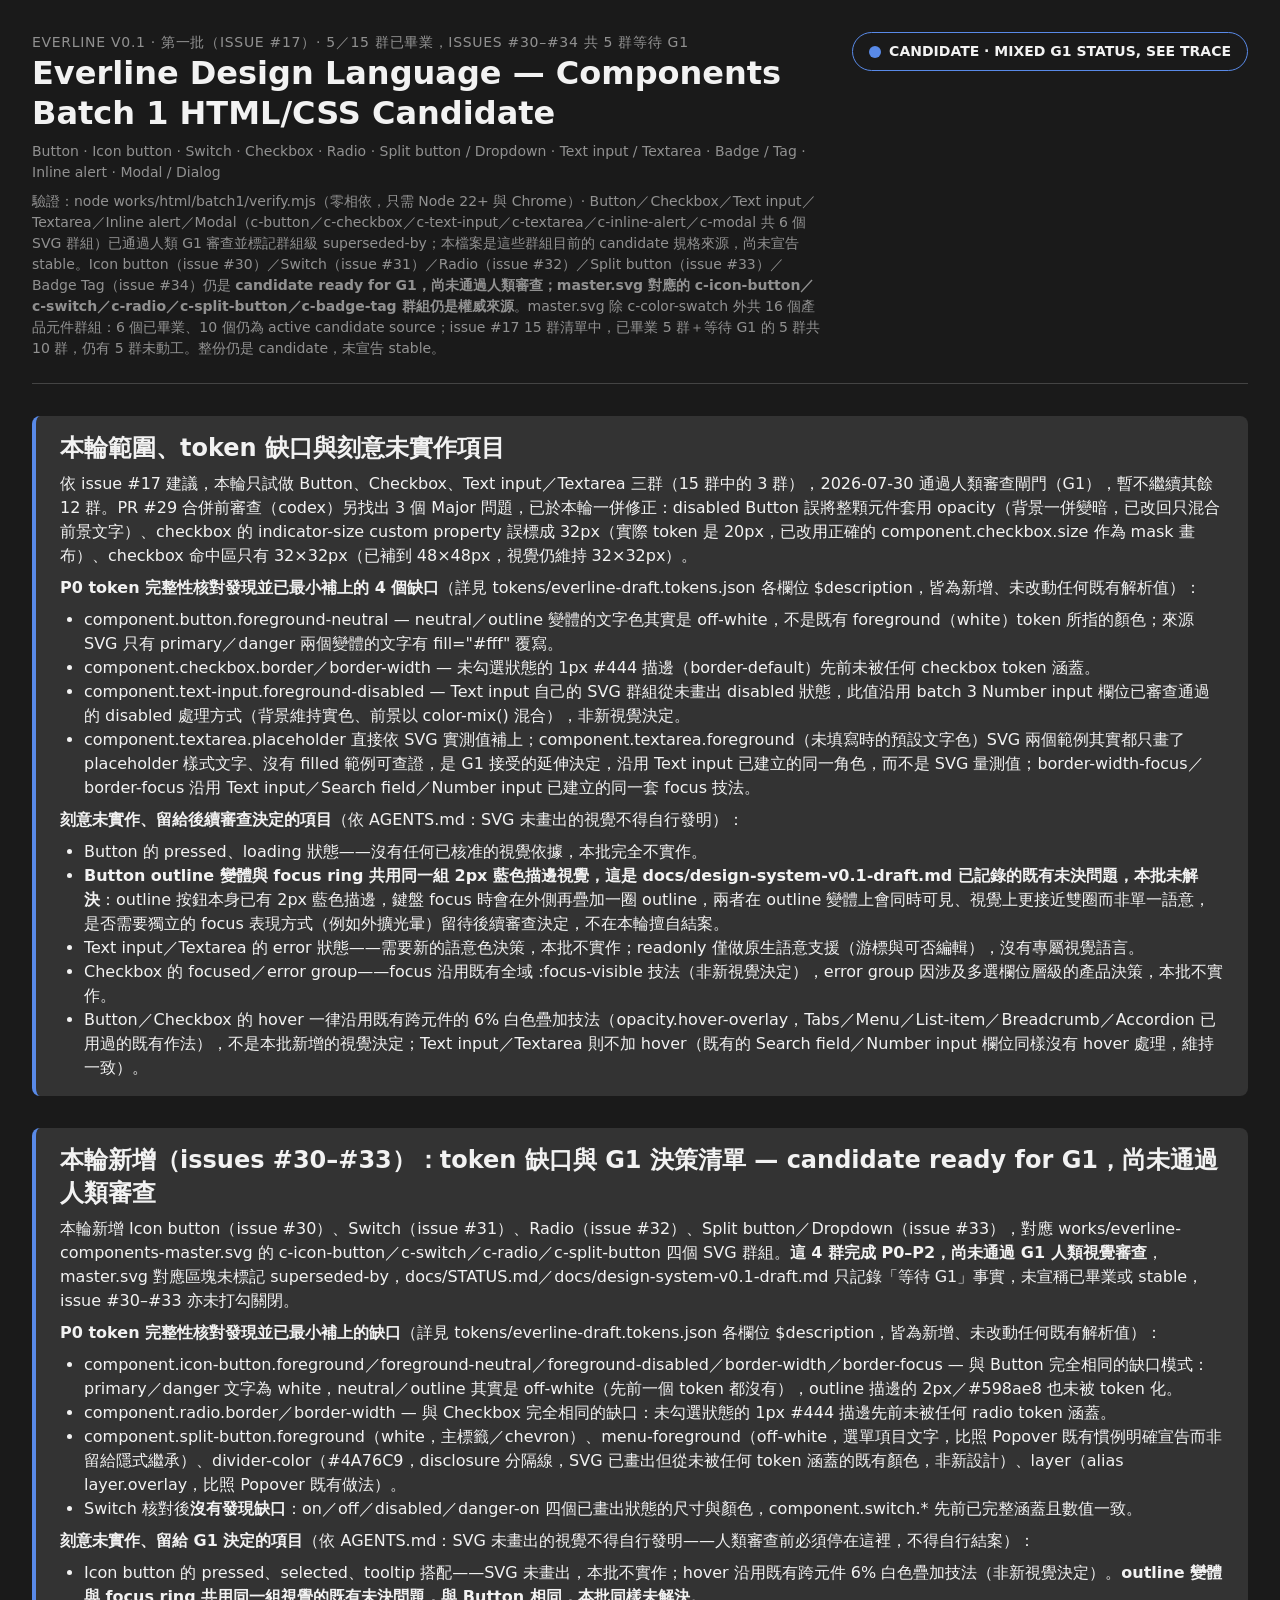
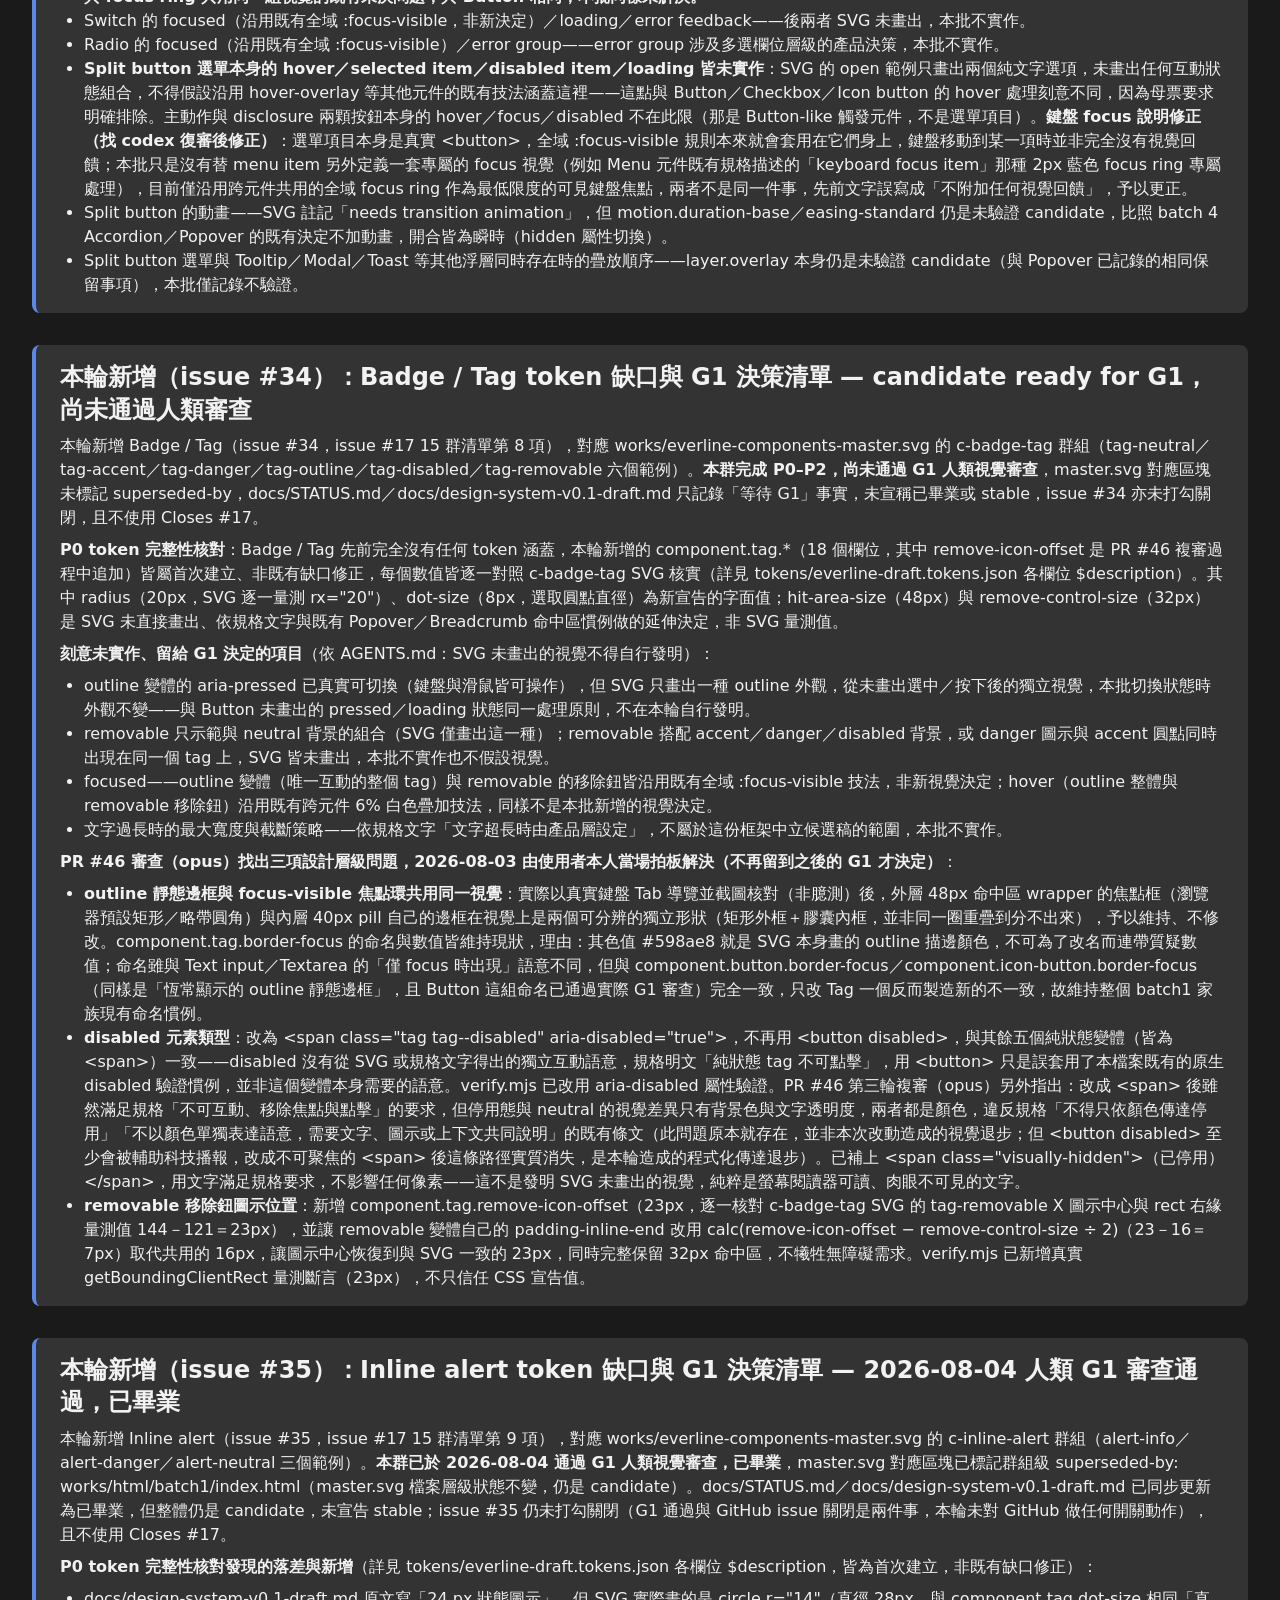
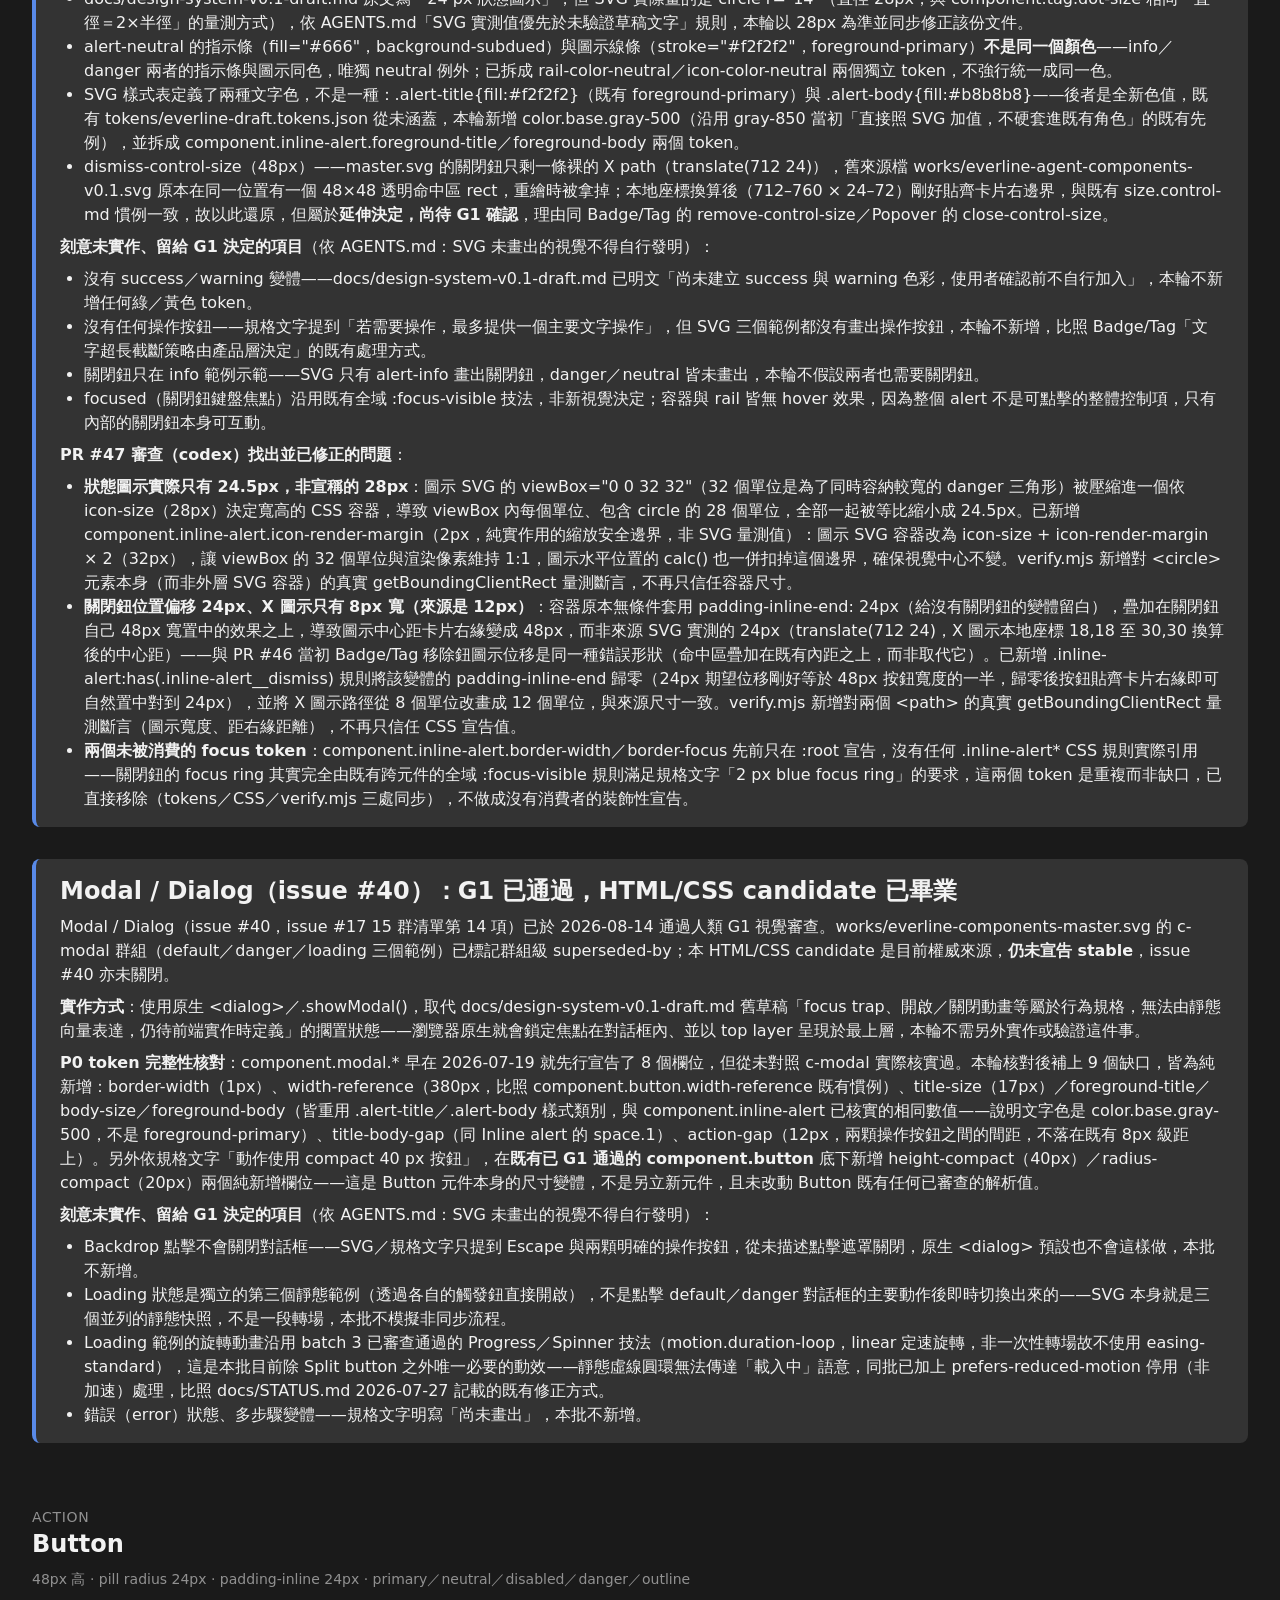
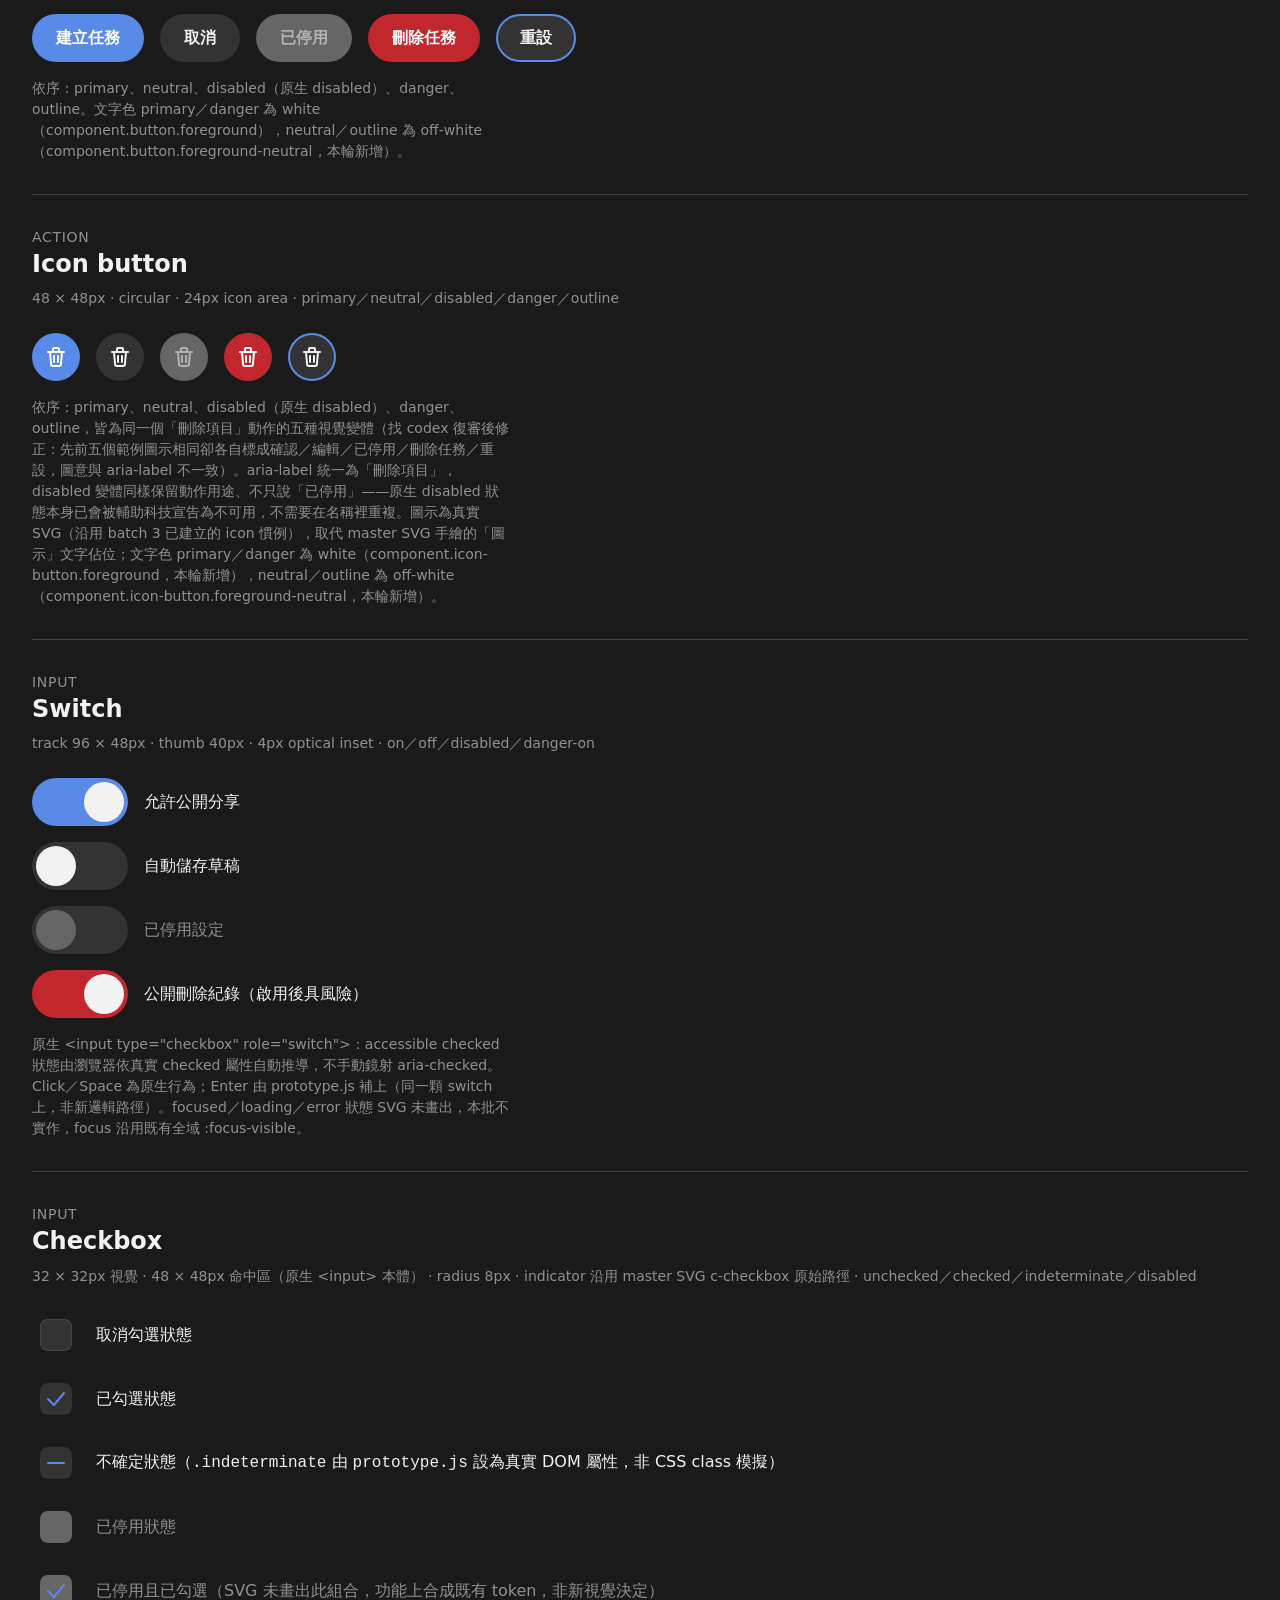
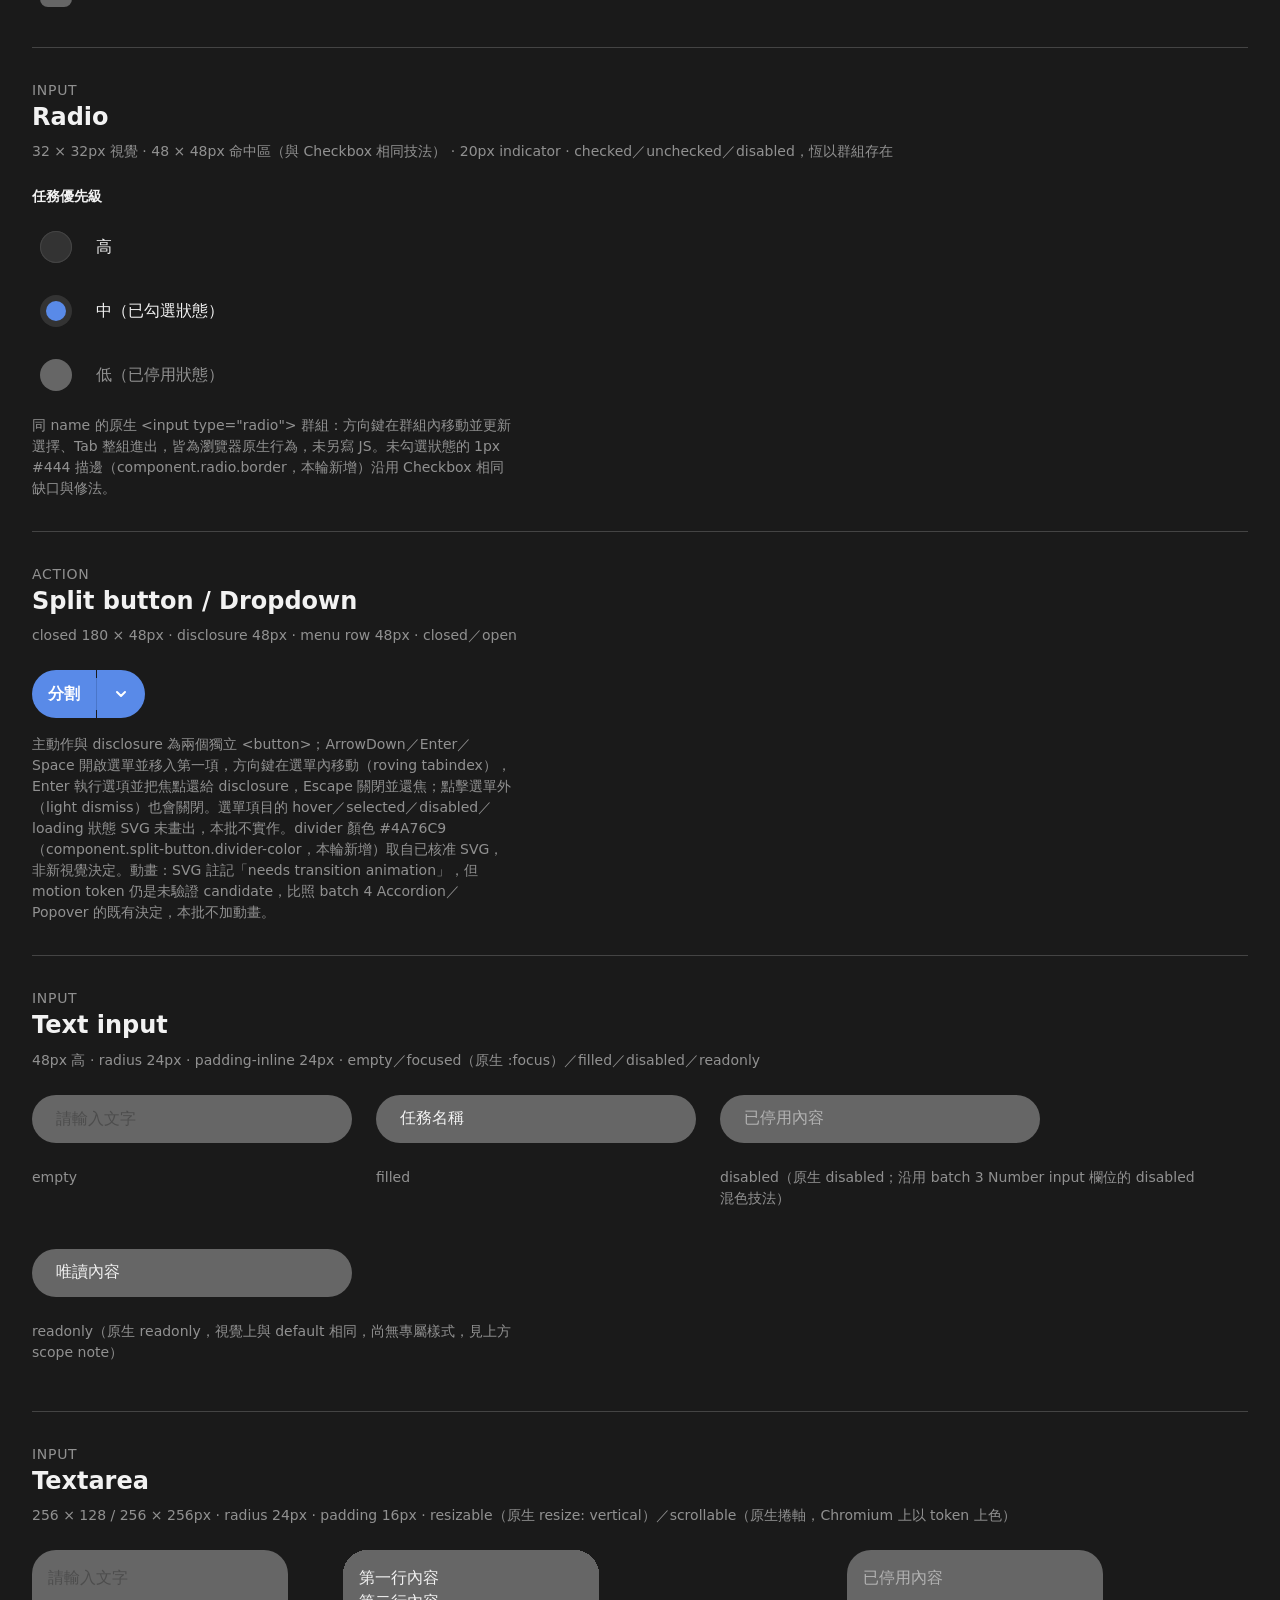
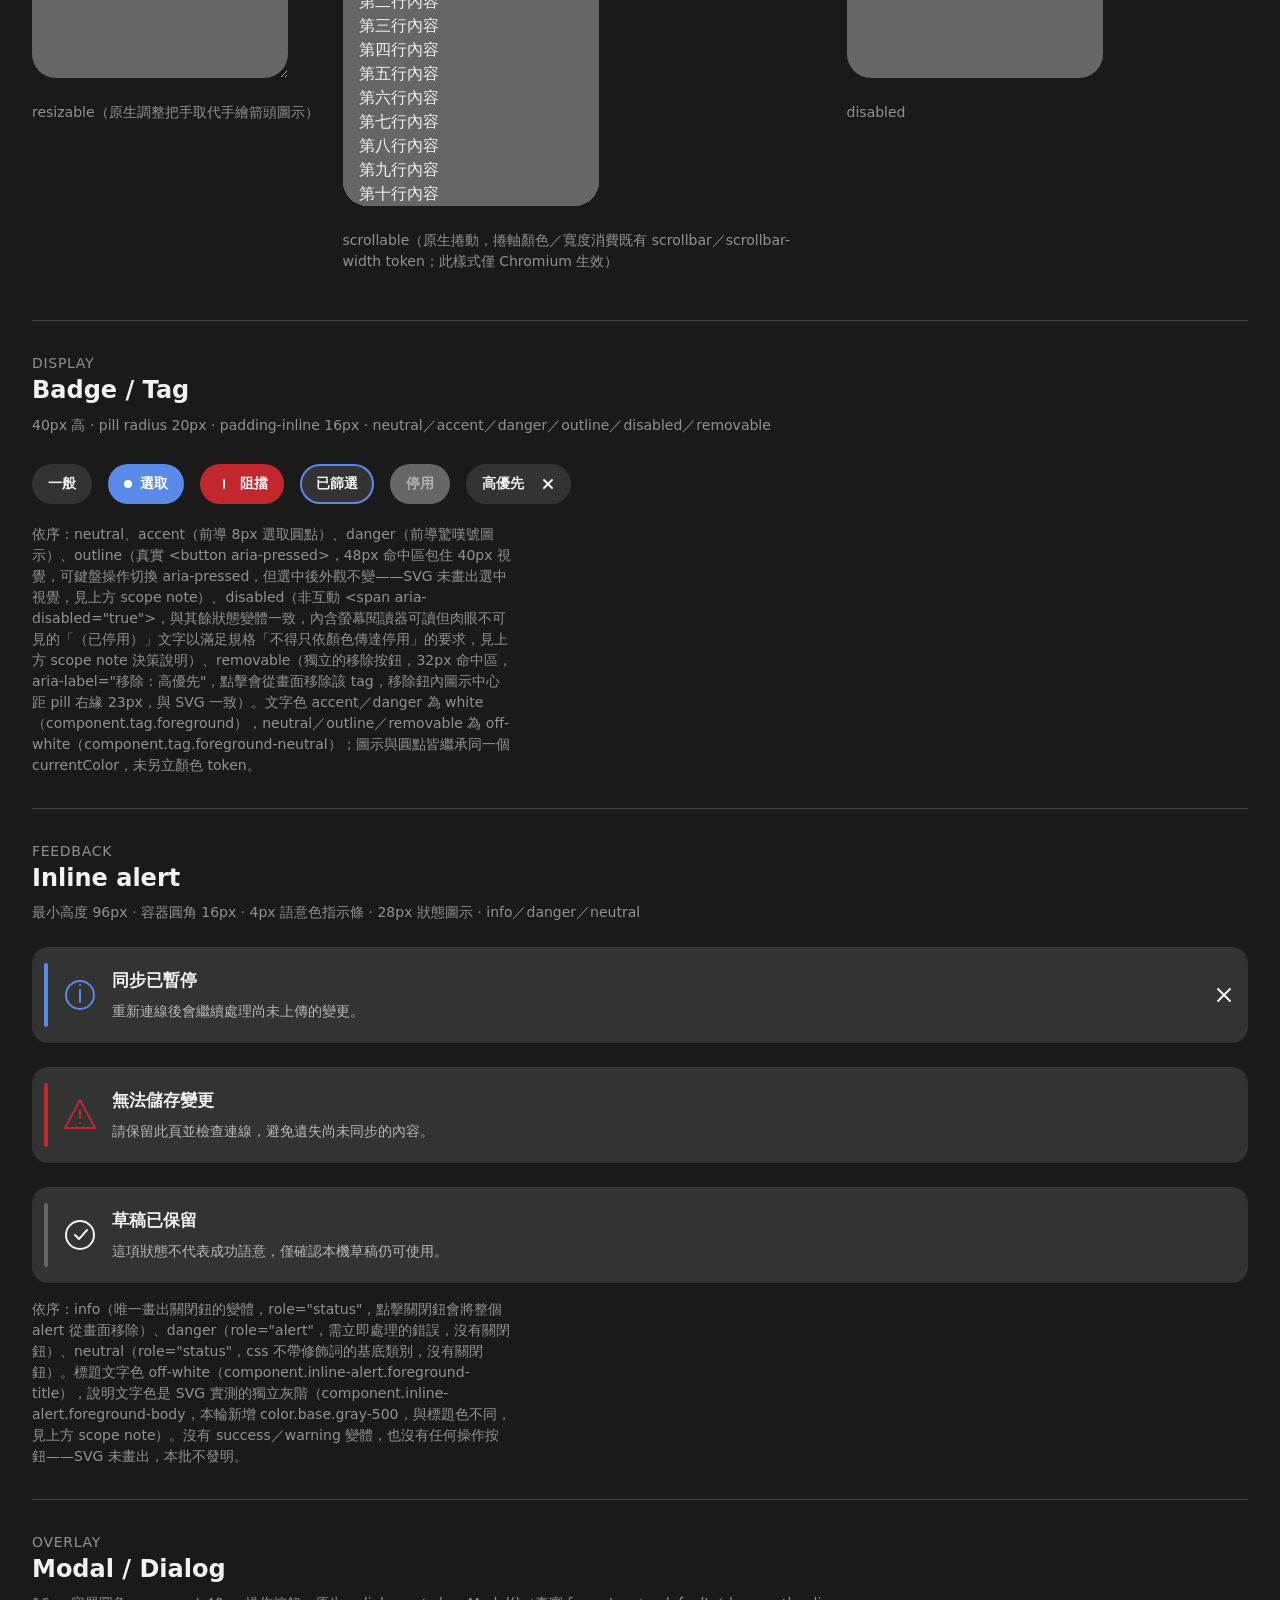
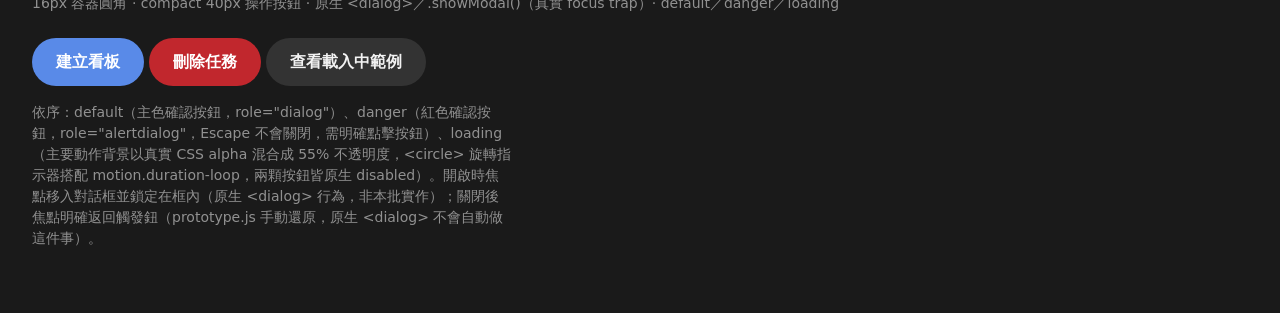
==== works/html/batch1/index.html @ 0e73a843 "docs: graduate modal candidate after G1" ====
<!doctype html>
<html lang="zh-Hant">
  <head>
    <meta charset="utf-8">
    <meta name="viewport" content="width=device-width, initial-scale=1">
    <title>Everline v0.1 — 第一批 HTML/CSS 候選元件（issue #17，Button/Checkbox/Text input/Textarea/Inline alert 已畢業，Icon button/Switch/Radio/Split button/Badge/Tag/Modal 等待 G1）</title>
    <link rel="stylesheet" href="styles.css">
  </head>
  <body>
    <main class="catalog" aria-labelledby="page-title">
      <header class="catalog-header">
        <div>
          <p class="eyebrow">Everline v0.1 · 第一批（issue #17）· 5／15 群已畢業，issues #30–#34 共 5 群等待 G1</p>
          <h1 id="page-title">Everline Design Language — Components Batch 1 HTML/CSS Candidate</h1>
          <p class="lede">Button · Icon button · Switch · Checkbox · Radio · Split button / Dropdown · Text input / Textarea · Badge / Tag · Inline alert · Modal / Dialog</p>
          <p class="trace">驗證：<code>node works/html/batch1/verify.mjs</code>（零相依，只需 Node 22+ 與 Chrome）· Button／Checkbox／Text input／Textarea／Inline alert／Modal（c-button／c-checkbox／c-text-input／c-textarea／c-inline-alert／c-modal 共 6 個 SVG 群組）已通過人類 G1 審查並標記群組級 <code>superseded-by</code>；本檔案是這些群組目前的 candidate 規格來源，尚未宣告 stable。Icon button（issue #30）／Switch（issue #31）／Radio（issue #32）／Split button（issue #33）／Badge Tag（issue #34）仍是 <strong>candidate ready for G1，尚未通過人類審查；master.svg 對應的 c-icon-button／c-switch／c-radio／c-split-button／c-badge-tag 群組仍是權威來源</strong>。master.svg 除 c-color-swatch 外共 16 個產品元件群組：6 個已畢業、10 個仍為 active candidate source；issue #17 15 群清單中，已畢業 5 群＋等待 G1 的 5 群共 10 群，仍有 5 群未動工。整份仍是 candidate，未宣告 stable。</p>
        </div>
        <p class="candidate-badge"><span aria-hidden="true"></span> CANDIDATE · MIXED G1 STATUS, SEE TRACE</p>
      </header>

      <aside class="scope-note" aria-labelledby="scope-title">
        <h2 id="scope-title">本輪範圍、token 缺口與刻意未實作項目</h2>
        <p>依 issue #17 建議，本輪只試做 Button、Checkbox、Text input／Textarea 三群（15 群中的 3 群），2026-07-30 通過人類審查閘門（G1），暫不繼續其餘 12 群。PR #29 合併前審查（codex）另找出 3 個 Major 問題，已於本輪一併修正：disabled Button 誤將整顆元件套用 <code>opacity</code>（背景一併變暗，已改回只混合前景文字）、checkbox 的 <code>indicator-size</code> custom property 誤標成 32px（實際 token 是 20px，已改用正確的 <code>component.checkbox.size</code> 作為 mask 畫布）、checkbox 命中區只有 32×32px（已補到 48×48px，視覺仍維持 32×32px）。</p>
        <p><strong>P0 token 完整性核對發現並已最小補上的 4 個缺口</strong>（詳見 <code>tokens/everline-draft.tokens.json</code> 各欄位 <code>$description</code>，皆為新增、未改動任何既有解析值）：</p>
        <ul>
          <li><code>component.button.foreground-neutral</code> — neutral／outline 變體的文字色其實是 off-white，不是既有 <code>foreground</code>（white）token 所指的顏色；來源 SVG 只有 primary／danger 兩個變體的文字有 <code>fill="#fff"</code> 覆寫。</li>
          <li><code>component.checkbox.border</code>／<code>border-width</code> — 未勾選狀態的 1px <code>#444</code> 描邊（<code>border-default</code>）先前未被任何 checkbox token 涵蓋。</li>
          <li><code>component.text-input.foreground-disabled</code> — Text input 自己的 SVG 群組從未畫出 disabled 狀態，此值沿用 batch 3 Number input 欄位已審查通過的 disabled 處理方式（背景維持實色、前景以 <code>color-mix()</code> 混合），非新視覺決定。</li>
          <li><code>component.textarea.placeholder</code> 直接依 SVG 實測值補上；<code>component.textarea.foreground</code>（未填寫時的預設文字色）SVG 兩個範例其實都只畫了 placeholder 樣式文字、沒有 filled 範例可查證，是 G1 接受的延伸決定，沿用 Text input 已建立的同一角色，而不是 SVG 量測值；<code>border-width-focus</code>／<code>border-focus</code> 沿用 Text input／Search field／Number input 已建立的同一套 focus 技法。</li>
        </ul>
        <p><strong>刻意未實作、留給後續審查決定的項目</strong>（依 <code>AGENTS.md</code>：SVG 未畫出的視覺不得自行發明）：</p>
        <ul>
          <li>Button 的 <code>pressed</code>、<code>loading</code> 狀態——沒有任何已核准的視覺依據，本批完全不實作。</li>
          <li><strong>Button outline 變體與 focus ring 共用同一組 2px 藍色描邊視覺，這是 <code>docs/design-system-v0.1-draft.md</code> 已記錄的既有未決問題，本批未解決</strong>：outline 按鈕本身已有 2px 藍色描邊，鍵盤 focus 時會在外側再疊加一圈 <code>outline</code>，兩者在 outline 變體上會同時可見、視覺上更接近雙圈而非單一語意，是否需要獨立的 focus 表現方式（例如外擴光暈）留待後續審查決定，不在本輪擅自結案。</li>
          <li>Text input／Textarea 的 <code>error</code> 狀態——需要新的語意色決策，本批不實作；<code>readonly</code> 僅做原生語意支援（游標與可否編輯），沒有專屬視覺語言。</li>
          <li>Checkbox 的 <code>focused</code>／<code>error group</code>——focus 沿用既有全域 <code>:focus-visible</code> 技法（非新視覺決定），error group 因涉及多選欄位層級的產品決策，本批不實作。</li>
          <li>Button／Checkbox 的 <code>hover</code> 一律沿用既有跨元件的 6% 白色疊加技法（<code>opacity.hover-overlay</code>，Tabs／Menu／List-item／Breadcrumb／Accordion 已用過的既有作法），不是本批新增的視覺決定；Text input／Textarea 則不加 hover（既有的 Search field／Number input 欄位同樣沒有 hover 處理，維持一致）。</li>
        </ul>
      </aside>

      <aside class="scope-note" aria-labelledby="scope-title-2">
        <h2 id="scope-title-2">本輪新增（issues #30–#33）：token 缺口與 G1 決策清單 — candidate ready for G1，尚未通過人類審查</h2>
        <p>本輪新增 Icon button（issue #30）、Switch（issue #31）、Radio（issue #32）、Split button／Dropdown（issue #33），對應 <code>works/everline-components-master.svg</code> 的 <code>c-icon-button</code>／<code>c-switch</code>／<code>c-radio</code>／<code>c-split-button</code> 四個 SVG 群組。<strong>這 4 群完成 P0–P2，尚未通過 G1 人類視覺審查</strong>，master.svg 對應區塊未標記 <code>superseded-by</code>，<code>docs/STATUS.md</code>／<code>docs/design-system-v0.1-draft.md</code> 只記錄「等待 G1」事實，未宣稱已畢業或 stable，issue #30–#33 亦未打勾關閉。</p>
        <p><strong>P0 token 完整性核對發現並已最小補上的缺口</strong>（詳見 <code>tokens/everline-draft.tokens.json</code> 各欄位 <code>$description</code>，皆為新增、未改動任何既有解析值）：</p>
        <ul>
          <li><code>component.icon-button.foreground</code>／<code>foreground-neutral</code>／<code>foreground-disabled</code>／<code>border-width</code>／<code>border-focus</code> — 與 Button 完全相同的缺口模式：primary／danger 文字為 white，neutral／outline 其實是 off-white（先前一個 token 都沒有），outline 描邊的 2px／<code>#598ae8</code> 也未被 token 化。</li>
          <li><code>component.radio.border</code>／<code>border-width</code> — 與 Checkbox 完全相同的缺口：未勾選狀態的 1px <code>#444</code> 描邊先前未被任何 radio token 涵蓋。</li>
          <li><code>component.split-button.foreground</code>（white，主標籤／chevron）、<code>menu-foreground</code>（off-white，選單項目文字，比照 Popover 既有慣例明確宣告而非留給隱式繼承）、<code>divider-color</code>（<code>#4A76C9</code>，disclosure 分隔線，SVG 已畫出但從未被任何 token 涵蓋的既有顏色，非新設計）、<code>layer</code>（alias <code>layer.overlay</code>，比照 Popover 既有做法）。</li>
          <li>Switch 核對後<strong>沒有發現缺口</strong>：on／off／disabled／danger-on 四個已畫出狀態的尺寸與顏色，<code>component.switch.*</code> 先前已完整涵蓋且數值一致。</li>
        </ul>
        <p><strong>刻意未實作、留給 G1 決定的項目</strong>（依 <code>AGENTS.md</code>：SVG 未畫出的視覺不得自行發明——人類審查前必須停在這裡，不得自行結案）：</p>
        <ul>
          <li>Icon button 的 <code>pressed</code>、<code>selected</code>、<code>tooltip</code> 搭配——SVG 未畫出，本批不實作；<code>hover</code> 沿用既有跨元件 6% 白色疊加技法（非新視覺決定）。<strong>outline 變體與 focus ring 共用同一組視覺的既有未決問題，與 Button 相同，本批同樣未解決。</strong></li>
          <li>Switch 的 <code>focused</code>（沿用既有全域 <code>:focus-visible</code>，非新決定）／<code>loading</code>／<code>error feedback</code>——後兩者 SVG 未畫出，本批不實作。</li>
          <li>Radio 的 <code>focused</code>（沿用既有全域 <code>:focus-visible</code>）／<code>error group</code>——error group 涉及多選欄位層級的產品決策，本批不實作。</li>
          <li><strong>Split button 選單本身的 <code>hover</code>／<code>selected item</code>／<code>disabled item</code>／<code>loading</code> 皆未實作</strong>：SVG 的 open 範例只畫出兩個純文字選項，未畫出任何互動狀態組合，不得假設沿用 hover-overlay 等其他元件的既有技法涵蓋這裡——這點與 Button／Checkbox／Icon button 的 hover 處理刻意不同，因為母票要求明確排除。主動作與 disclosure 兩顆按鈕本身的 hover／focus／disabled 不在此限（那是 Button-like 觸發元件，不是選單項目）。<strong>鍵盤 focus 說明修正（找 codex 復審後修正）</strong>：選單項目本身是真實 <code>&lt;button&gt;</code>，全域 <code>:focus-visible</code> 規則本來就會套用在它們身上，鍵盤移動到某一項時並非完全沒有視覺回饋；本批只是沒有替 menu item 另外定義一套專屬的 focus 視覺（例如 Menu 元件既有規格描述的「keyboard focus item」那種 2px 藍色 focus ring 專屬處理），目前僅沿用跨元件共用的全域 focus ring 作為最低限度的可見鍵盤焦點，兩者不是同一件事，先前文字誤寫成「不附加任何視覺回饋」，予以更正。</li>
          <li>Split button 的動畫——SVG 註記「needs transition animation」，但 <code>motion.duration-base</code>／<code>easing-standard</code> 仍是未驗證 candidate，比照 batch 4 Accordion／Popover 的既有決定不加動畫，開合皆為瞬時（<code>hidden</code> 屬性切換）。</li>
          <li>Split button 選單與 Tooltip／Modal／Toast 等其他浮層同時存在時的疊放順序——<code>layer.overlay</code> 本身仍是未驗證 candidate（與 Popover 已記錄的相同保留事項），本批僅記錄不驗證。</li>
        </ul>
      </aside>

      <aside class="scope-note" aria-labelledby="scope-title-3">
        <h2 id="scope-title-3">本輪新增（issue #34）：Badge / Tag token 缺口與 G1 決策清單 — candidate ready for G1，尚未通過人類審查</h2>
        <p>本輪新增 Badge / Tag（issue #34，issue #17 15 群清單第 8 項），對應 <code>works/everline-components-master.svg</code> 的 <code>c-badge-tag</code> 群組（<code>tag-neutral</code>／<code>tag-accent</code>／<code>tag-danger</code>／<code>tag-outline</code>／<code>tag-disabled</code>／<code>tag-removable</code> 六個範例）。<strong>本群完成 P0–P2，尚未通過 G1 人類視覺審查</strong>，master.svg 對應區塊未標記 <code>superseded-by</code>，<code>docs/STATUS.md</code>／<code>docs/design-system-v0.1-draft.md</code> 只記錄「等待 G1」事實，未宣稱已畢業或 stable，issue #34 亦未打勾關閉，且不使用 <code>Closes #17</code>。</p>
        <p><strong>P0 token 完整性核對</strong>：Badge / Tag 先前完全沒有任何 token 涵蓋，本輪新增的 <code>component.tag.*</code>（18 個欄位，其中 <code>remove-icon-offset</code> 是 PR #46 複審過程中追加）皆屬首次建立、非既有缺口修正，每個數值皆逐一對照 <code>c-badge-tag</code> SVG 核實（詳見 <code>tokens/everline-draft.tokens.json</code> 各欄位 <code>$description</code>）。其中 <code>radius</code>（20px，SVG 逐一量測 <code>rx="20"</code>）、<code>dot-size</code>（8px，選取圓點直徑）為新宣告的字面值；<code>hit-area-size</code>（48px）與 <code>remove-control-size</code>（32px）是 SVG 未直接畫出、依規格文字與既有 Popover／Breadcrumb 命中區慣例做的延伸決定，非 SVG 量測值。</p>
        <p><strong>刻意未實作、留給 G1 決定的項目</strong>（依 <code>AGENTS.md</code>：SVG 未畫出的視覺不得自行發明）：</p>
        <ul>
          <li>outline 變體的 <code>aria-pressed</code> 已真實可切換（鍵盤與滑鼠皆可操作），但 SVG 只畫出一種 outline 外觀，從未畫出選中／按下後的獨立視覺，本批切換狀態時外觀不變——與 Button 未畫出的 <code>pressed</code>／<code>loading</code> 狀態同一處理原則，不在本輪自行發明。</li>
          <li><code>removable</code> 只示範與 neutral 背景的組合（SVG 僅畫出這一種）；<code>removable</code> 搭配 <code>accent</code>／<code>danger</code>／<code>disabled</code> 背景，或 <code>danger</code> 圖示與 <code>accent</code> 圓點同時出現在同一個 tag 上，SVG 皆未畫出，本批不實作也不假設視覺。</li>
          <li><code>focused</code>——outline 變體（唯一互動的整個 tag）與 removable 的移除鈕皆沿用既有全域 <code>:focus-visible</code> 技法，非新視覺決定；<code>hover</code>（outline 整體與 removable 移除鈕）沿用既有跨元件 6% 白色疊加技法，同樣不是本批新增的視覺決定。</li>
          <li>文字過長時的最大寬度與截斷策略——依規格文字「文字超長時由產品層設定」，不屬於這份框架中立候選稿的範圍，本批不實作。</li>
        </ul>
        <p><strong>PR #46 審查（opus）找出三項設計層級問題，2026-08-03 由使用者本人當場拍板解決（不再留到之後的 G1 才決定）</strong>：</p>
        <ul>
          <li><strong>outline 靜態邊框與 focus-visible 焦點環共用同一視覺</strong>：實際以真實鍵盤 <code>Tab</code> 導覽並截圖核對（非臆測）後，外層 48px 命中區 wrapper 的焦點框（瀏覽器預設矩形／略帶圓角）與內層 40px pill 自己的邊框在視覺上是兩個可分辨的獨立形狀（矩形外框＋膠囊內框，並非同一圈重疊到分不出來），予以維持、不修改。<code>component.tag.border-focus</code> 的命名與數值皆維持現狀，理由：其色值 <code>#598ae8</code> 就是 SVG 本身畫的 outline 描邊顏色，不可為了改名而連帶質疑數值；命名雖與 Text input／Textarea 的「僅 focus 時出現」語意不同，但與 <code>component.button.border-focus</code>／<code>component.icon-button.border-focus</code>（同樣是「恆常顯示的 outline 靜態邊框」，且 Button 這組命名已通過實際 G1 審查）完全一致，只改 Tag 一個反而製造新的不一致，故維持整個 batch1 家族現有命名慣例。</li>
          <li><strong>disabled 元素類型</strong>：改為 <code>&lt;span class="tag tag--disabled" aria-disabled="true"&gt;</code>，不再用 <code>&lt;button disabled&gt;</code>，與其餘五個純狀態變體（皆為 <code>&lt;span&gt;</code>）一致——disabled 沒有從 SVG 或規格文字得出的獨立互動語意，規格明文「純狀態 tag 不可點擊」，用 <code>&lt;button&gt;</code> 只是誤套用了本檔案既有的原生 disabled 驗證慣例，並非這個變體本身需要的語意。<code>verify.mjs</code> 已改用 <code>aria-disabled</code> 屬性驗證。PR #46 第三輪複審（opus）另外指出：改成 <code>&lt;span&gt;</code> 後雖然滿足規格「不可互動、移除焦點與點擊」的要求，但停用態與 neutral 的視覺差異只有背景色與文字透明度，兩者都是顏色，違反規格「不得只依顏色傳達停用」「不以顏色單獨表達語意，需要文字、圖示或上下文共同說明」的既有條文（此問題原本就存在，並非本次改動造成的視覺退步；但 <code>&lt;button disabled&gt;</code> 至少會被輔助科技播報，改成不可聚焦的 <code>&lt;span&gt;</code> 後這條路徑實質消失，是本輪造成的程式化傳達退步）。已補上 <code>&lt;span class="visually-hidden"&gt;（已停用）&lt;/span&gt;</code>，用文字滿足規格要求，不影響任何像素——這不是發明 SVG 未畫出的視覺，純粹是螢幕閱讀器可讀、肉眼不可見的文字。</li>
          <li><strong>removable 移除鈕圖示位置</strong>：新增 <code>component.tag.remove-icon-offset</code>（23px，逐一核對 <code>c-badge-tag</code> SVG 的 <code>tag-removable</code> X 圖示中心與 rect 右緣量測值 144－121＝23px），並讓 removable 變體自己的 <code>padding-inline-end</code> 改用 <code>calc(remove-icon-offset − remove-control-size ÷ 2)</code>（23－16＝7px）取代共用的 16px，讓圖示中心恢復到與 SVG 一致的 23px，同時完整保留 32px 命中區，不犧牲無障礙需求。<code>verify.mjs</code> 已新增真實 <code>getBoundingClientRect</code> 量測斷言（23px），不只信任 CSS 宣告值。</li>
        </ul>
      </aside>

      <aside class="scope-note" aria-labelledby="scope-title-4">
        <h2 id="scope-title-4">本輪新增（issue #35）：Inline alert token 缺口與 G1 決策清單 — 2026-08-04 人類 G1 審查通過，已畢業</h2>
        <p>本輪新增 Inline alert（issue #35，issue #17 15 群清單第 9 項），對應 <code>works/everline-components-master.svg</code> 的 <code>c-inline-alert</code> 群組（<code>alert-info</code>／<code>alert-danger</code>／<code>alert-neutral</code> 三個範例）。<strong>本群已於 2026-08-04 通過 G1 人類視覺審查，已畢業</strong>，master.svg 對應區塊已標記群組級 <code>superseded-by: works/html/batch1/index.html</code>（master.svg 檔案層級狀態不變，仍是 candidate）。<code>docs/STATUS.md</code>／<code>docs/design-system-v0.1-draft.md</code> 已同步更新為已畢業，但整體仍是 candidate，未宣告 stable；issue #35 仍未打勾關閉（G1 通過與 GitHub issue 關閉是兩件事，本輪未對 GitHub 做任何開關動作），且不使用 <code>Closes #17</code>。</p>
        <p><strong>P0 token 完整性核對發現的落差與新增</strong>（詳見 <code>tokens/everline-draft.tokens.json</code> 各欄位 <code>$description</code>，皆為首次建立，非既有缺口修正）：</p>
        <ul>
          <li><code>docs/design-system-v0.1-draft.md</code> 原文寫「24 px 狀態圖示」，但 SVG 實際畫的是 <code>circle r="14"</code>（直徑 28px，與 <code>component.tag.dot-size</code> 相同「直徑＝2×半徑」的量測方式），依 <code>AGENTS.md</code>「SVG 實測值優先於未驗證草稿文字」規則，本輪以 28px 為準並同步修正該份文件。</li>
          <li><code>alert-neutral</code> 的指示條（<code>fill="#666"</code>，<code>background-subdued</code>）與圖示線條（<code>stroke="#f2f2f2"</code>，<code>foreground-primary</code>）<strong>不是同一個顏色</strong>——info／danger 兩者的指示條與圖示同色，唯獨 neutral 例外；已拆成 <code>rail-color-neutral</code>／<code>icon-color-neutral</code> 兩個獨立 token，不強行統一成同一色。</li>
          <li>SVG 樣式表定義了兩種文字色，不是一種：<code>.alert-title{fill:#f2f2f2}</code>（既有 <code>foreground-primary</code>）與 <code>.alert-body{fill:#b8b8b8}</code>——後者是全新色值，既有 <code>tokens/everline-draft.tokens.json</code> 從未涵蓋，本輪新增 <code>color.base.gray-500</code>（沿用 <code>gray-850</code> 當初「直接照 SVG 加值，不硬套進既有角色」的既有先例），並拆成 <code>component.inline-alert.foreground-title</code>／<code>foreground-body</code> 兩個 token。</li>
          <li><code>dismiss-control-size</code>（48px）——master.svg 的關閉鈕只剩一條裸的 X path（<code>translate(712 24)</code>），舊來源檔 <code>works/everline-agent-components-v0.1.svg</code> 原本在同一位置有一個 48×48 透明命中區 <code>rect</code>，重繪時被拿掉；本地座標換算後（712–760 × 24–72）剛好貼齊卡片右邊界，與既有 <code>size.control-md</code> 慣例一致，故以此還原，但屬於<strong>延伸決定，尚待 G1 確認</strong>，理由同 Badge/Tag 的 <code>remove-control-size</code>／Popover 的 <code>close-control-size</code>。</li>
        </ul>
        <p><strong>刻意未實作、留給 G1 決定的項目</strong>（依 <code>AGENTS.md</code>：SVG 未畫出的視覺不得自行發明）：</p>
        <ul>
          <li>沒有 success／warning 變體——<code>docs/design-system-v0.1-draft.md</code> 已明文「尚未建立 success 與 warning 色彩，使用者確認前不自行加入」，本輪不新增任何綠／黃色 token。</li>
          <li>沒有任何操作按鈕——規格文字提到「若需要操作，最多提供一個主要文字操作」，但 SVG 三個範例都沒有畫出操作按鈕，本輪不新增，比照 Badge/Tag「文字超長截斷策略由產品層決定」的既有處理方式。</li>
          <li>關閉鈕只在 <code>info</code> 範例示範——SVG 只有 <code>alert-info</code> 畫出關閉鈕，<code>danger</code>／<code>neutral</code> 皆未畫出，本輪不假設兩者也需要關閉鈕。</li>
          <li><code>focused</code>（關閉鈕鍵盤焦點）沿用既有全域 <code>:focus-visible</code> 技法，非新視覺決定；容器與 rail 皆無 <code>hover</code> 效果，因為整個 alert 不是可點擊的整體控制項，只有內部的關閉鈕本身可互動。</li>
        </ul>
        <p><strong>PR #47 審查（codex）找出並已修正的問題</strong>：</p>
        <ul>
          <li><strong>狀態圖示實際只有 24.5px，非宣稱的 28px</strong>：圖示 SVG 的 <code>viewBox="0 0 32 32"</code>（32 個單位是為了同時容納較寬的 danger 三角形）被壓縮進一個依 <code>icon-size</code>（28px）決定寬高的 CSS 容器，導致 viewBox 內每個單位、包含 circle 的 28 個單位，全部一起被等比縮小成 24.5px。已新增 <code>component.inline-alert.icon-render-margin</code>（2px，純實作用的縮放安全邊界，非 SVG 量測值）：圖示 SVG 容器改為 <code>icon-size + icon-render-margin × 2</code>（32px），讓 viewBox 的 32 個單位與渲染像素維持 1:1，圖示水平位置的 calc() 也一併扣掉這個邊界，確保視覺中心不變。<code>verify.mjs</code> 新增對 <code>&lt;circle&gt;</code> 元素本身（而非外層 SVG 容器）的真實 <code>getBoundingClientRect</code> 量測斷言，不再只信任容器尺寸。</li>
          <li><strong>關閉鈕位置偏移 24px、X 圖示只有 8px 寬（來源是 12px）</strong>：容器原本無條件套用 <code>padding-inline-end: 24px</code>（給沒有關閉鈕的變體留白），疊加在關閉鈕自己 48px 寬置中的效果之上，導致圖示中心距卡片右緣變成 48px，而非來源 SVG 實測的 24px（<code>translate(712 24)</code>，X 圖示本地座標 18,18 至 30,30 換算後的中心距）——與 PR #46 當初 Badge/Tag 移除鈕圖示位移是同一種錯誤形狀（命中區疊加在既有內距之上，而非取代它）。已新增 <code>.inline-alert:has(.inline-alert__dismiss)</code> 規則將該變體的 <code>padding-inline-end</code> 歸零（24px 期望位移剛好等於 48px 按鈕寬度的一半，歸零後按鈕貼齊卡片右緣即可自然置中對到 24px），並將 X 圖示路徑從 8 個單位改畫成 12 個單位，與來源尺寸一致。<code>verify.mjs</code> 新增對兩個 <code>&lt;path&gt;</code> 的真實 <code>getBoundingClientRect</code> 量測斷言（圖示寬度、距右緣距離），不再只信任 CSS 宣告值。</li>
          <li><strong>兩個未被消費的 focus token</strong>：<code>component.inline-alert.border-width</code>／<code>border-focus</code> 先前只在 <code>:root</code> 宣告，沒有任何 <code>.inline-alert*</code> CSS 規則實際引用——關閉鈕的 focus ring 其實完全由既有跨元件的全域 <code>:focus-visible</code> 規則滿足規格文字「2 px blue focus ring」的要求，這兩個 token 是重複而非缺口，已直接移除（tokens／CSS／<code>verify.mjs</code> 三處同步），不做成沒有消費者的裝飾性宣告。</li>
        </ul>
      </aside>

      <aside class="scope-note" aria-labelledby="scope-title-5">
        <h2 id="scope-title-5">Modal / Dialog（issue #40）：G1 已通過，HTML/CSS candidate 已畢業</h2>
        <p>Modal / Dialog（issue #40，issue #17 15 群清單第 14 項）已於 2026-08-14 通過人類 G1 視覺審查。<code>works/everline-components-master.svg</code> 的 <code>c-modal</code> 群組（default／danger／loading 三個範例）已標記群組級 <code>superseded-by</code>；本 HTML/CSS candidate 是目前權威來源，<strong>仍未宣告 stable</strong>，issue #40 亦未關閉。</p>
        <p><strong>實作方式</strong>：使用原生 <code>&lt;dialog&gt;</code>／<code>.showModal()</code>，取代 <code>docs/design-system-v0.1-draft.md</code> 舊草稿「focus trap、開啟／關閉動畫等屬於行為規格，無法由靜態向量表達，仍待前端實作時定義」的擱置狀態——瀏覽器原生就會鎖定焦點在對話框內、並以 top layer 呈現於最上層，本輪不需另外實作或驗證這件事。</p>
        <p><strong>P0 token 完整性核對</strong>：<code>component.modal.*</code> 早在 2026-07-19 就先行宣告了 8 個欄位，但從未對照 <code>c-modal</code> 實際核實過。本輪核對後補上 9 個缺口，皆為純新增：<code>border-width</code>（1px）、<code>width-reference</code>（380px，比照 <code>component.button.width-reference</code> 既有慣例）、<code>title-size</code>（17px）／<code>foreground-title</code>／<code>body-size</code>／<code>foreground-body</code>（皆重用 <code>.alert-title</code>／<code>.alert-body</code> 樣式類別，與 <code>component.inline-alert</code> 已核實的相同數值——說明文字色是 <code>color.base.gray-500</code>，不是 <code>foreground-primary</code>）、<code>title-body-gap</code>（同 Inline alert 的 <code>space.1</code>）、<code>action-gap</code>（12px，兩顆操作按鈕之間的間距，不落在既有 8px 級距上）。另外依規格文字「動作使用 compact 40 px 按鈕」，在<strong>既有已 G1 通過的 <code>component.button</code></strong> 底下新增 <code>height-compact</code>（40px）／<code>radius-compact</code>（20px）兩個純新增欄位——這是 Button 元件本身的尺寸變體，不是另立新元件，且未改動 Button 既有任何已審查的解析值。</p>
        <p><strong>刻意未實作、留給 G1 決定的項目</strong>（依 <code>AGENTS.md</code>：SVG 未畫出的視覺不得自行發明）：</p>
        <ul>
          <li>Backdrop 點擊不會關閉對話框——SVG／規格文字只提到 <code>Escape</code> 與兩顆明確的操作按鈕，從未描述點擊遮罩關閉，原生 <code>&lt;dialog&gt;</code> 預設也不會這樣做，本批不新增。</li>
          <li>Loading 狀態是獨立的第三個靜態範例（透過各自的觸發鈕直接開啟），不是點擊 default／danger 對話框的主要動作後即時切換出來的——SVG 本身就是三個並列的靜態快照，不是一段轉場，本批不模擬非同步流程。</li>
          <li>Loading 範例的旋轉動畫沿用 batch 3 已審查通過的 Progress／Spinner 技法（<code>motion.duration-loop</code>，<code>linear</code> 定速旋轉，非一次性轉場故不使用 <code>easing-standard</code>），這是本批目前除 Split button 之外唯一必要的動效——靜態虛線圓環無法傳達「載入中」語意，同批已加上 <code>prefers-reduced-motion</code> 停用（非加速）處理，比照 <code>docs/STATUS.md</code> 2026-07-27 記載的既有修正方式。</li>
          <li>錯誤（error）狀態、多步驟變體——規格文字明寫「尚未畫出」，本批不新增。</li>
        </ul>
      </aside>

      <!-- ===================== Button ===================== -->
      <section class="component-section" aria-labelledby="button-title">
        <div class="section-heading">
          <p class="eyebrow">Action</p>
          <h2 id="button-title">Button</h2>
          <p>48px 高 · pill radius 24px · padding-inline 24px · primary／neutral／disabled／danger／outline</p>
        </div>
        <div class="button-examples">
          <button class="button button--primary" type="button">建立任務</button>
          <button class="button" type="button">取消</button>
          <button class="button" type="button" disabled>已停用</button>
          <button class="button button--danger" type="button">刪除任務</button>
          <button class="button button--outline" type="button">重設</button>
        </div>
        <p class="example-label">依序：primary、neutral、disabled（原生 <code>disabled</code>）、danger、outline。文字色 primary／danger 為 white（<code>component.button.foreground</code>），neutral／outline 為 off-white（<code>component.button.foreground-neutral</code>，本輪新增）。</p>
      </section>

      <!-- ===================== Icon button ===================== -->
      <section class="component-section" aria-labelledby="icon-button-title">
        <div class="section-heading">
          <p class="eyebrow">Action</p>
          <h2 id="icon-button-title">Icon button</h2>
          <p>48 × 48px · circular · 24px icon area · primary／neutral／disabled／danger／outline</p>
        </div>
        <div class="icon-button-examples">
          <button class="icon-button icon-button--primary" type="button" aria-label="刪除項目">
            <svg viewBox="0 0 24 24" aria-hidden="true"><path d="M4 7h16"/><path d="M10 11v6"/><path d="M14 11v6"/><path d="M6 7l1 12a2 2 0 0 0 2 2h6a2 2 0 0 0 2-2l1-12"/><path d="M9 7V4a1 1 0 0 1 1-1h4a1 1 0 0 1 1 1v3"/></svg>
          </button>
          <button class="icon-button" type="button" aria-label="刪除項目">
            <svg viewBox="0 0 24 24" aria-hidden="true"><path d="M4 7h16"/><path d="M10 11v6"/><path d="M14 11v6"/><path d="M6 7l1 12a2 2 0 0 0 2 2h6a2 2 0 0 0 2-2l1-12"/><path d="M9 7V4a1 1 0 0 1 1-1h4a1 1 0 0 1 1 1v3"/></svg>
          </button>
          <button class="icon-button" type="button" aria-label="刪除項目" disabled>
            <svg viewBox="0 0 24 24" aria-hidden="true"><path d="M4 7h16"/><path d="M10 11v6"/><path d="M14 11v6"/><path d="M6 7l1 12a2 2 0 0 0 2 2h6a2 2 0 0 0 2-2l1-12"/><path d="M9 7V4a1 1 0 0 1 1-1h4a1 1 0 0 1 1 1v3"/></svg>
          </button>
          <button class="icon-button icon-button--danger" type="button" aria-label="刪除項目">
            <svg viewBox="0 0 24 24" aria-hidden="true"><path d="M4 7h16"/><path d="M10 11v6"/><path d="M14 11v6"/><path d="M6 7l1 12a2 2 0 0 0 2 2h6a2 2 0 0 0 2-2l1-12"/><path d="M9 7V4a1 1 0 0 1 1-1h4a1 1 0 0 1 1 1v3"/></svg>
          </button>
          <button class="icon-button icon-button--outline" type="button" aria-label="刪除項目">
            <svg viewBox="0 0 24 24" aria-hidden="true"><path d="M4 7h16"/><path d="M10 11v6"/><path d="M14 11v6"/><path d="M6 7l1 12a2 2 0 0 0 2 2h6a2 2 0 0 0 2-2l1-12"/><path d="M9 7V4a1 1 0 0 1 1-1h4a1 1 0 0 1 1 1v3"/></svg>
          </button>
        </div>
        <p class="example-label">依序：primary、neutral、disabled（原生 <code>disabled</code>）、danger、outline，皆為同一個「刪除項目」動作的五種視覺變體（找 codex 復審後修正：先前五個範例圖示相同卻各自標成確認／編輯／已停用／刪除任務／重設，圖意與 <code>aria-label</code> 不一致）。<code>aria-label</code> 統一為「刪除項目」，disabled 變體同樣保留動作用途、不只說「已停用」——原生 <code>disabled</code> 狀態本身已會被輔助科技宣告為不可用，不需要在名稱裡重複。圖示為真實 SVG（沿用 batch 3 已建立的 icon 慣例），取代 master SVG 手繪的「圖示」文字佔位；文字色 primary／danger 為 white（<code>component.icon-button.foreground</code>，本輪新增），neutral／outline 為 off-white（<code>component.icon-button.foreground-neutral</code>，本輪新增）。</p>
      </section>

      <!-- ===================== Switch ===================== -->
      <section class="component-section" aria-labelledby="switch-title">
        <div class="section-heading">
          <p class="eyebrow">Input</p>
          <h2 id="switch-title">Switch</h2>
          <p>track 96 × 48px · thumb 40px · 4px optical inset · on／off／disabled／danger-on</p>
        </div>
        <div class="switch-examples">
          <div class="switch-row">
            <input class="switch" type="checkbox" role="switch" id="sw-on" checked>
            <label for="sw-on">允許公開分享</label>
          </div>
          <div class="switch-row">
            <input class="switch" type="checkbox" role="switch" id="sw-off">
            <label for="sw-off">自動儲存草稿</label>
          </div>
          <div class="switch-row">
            <input class="switch" type="checkbox" role="switch" id="sw-disabled" disabled>
            <label for="sw-disabled">已停用設定</label>
          </div>
          <div class="switch-row">
            <input class="switch switch--danger" type="checkbox" role="switch" id="sw-danger" checked>
            <label for="sw-danger">公開刪除紀錄（啟用後具風險）</label>
          </div>
        </div>
        <p class="example-label">原生 <code>&lt;input type="checkbox" role="switch"&gt;</code>：accessible checked 狀態由瀏覽器依真實 <code>checked</code> 屬性自動推導，不手動鏡射 <code>aria-checked</code>。Click／Space 為原生行為；Enter 由 <code>prototype.js</code> 補上（同一顆 switch 上，非新邏輯路徑）。<code>focused</code>／<code>loading</code>／<code>error</code> 狀態 SVG 未畫出，本批不實作，focus 沿用既有全域 <code>:focus-visible</code>。</p>
      </section>

      <!-- ===================== Checkbox ===================== -->
      <section class="component-section" aria-labelledby="checkbox-title">
        <div class="section-heading">
          <p class="eyebrow">Input</p>
          <h2 id="checkbox-title">Checkbox</h2>
          <p>32 × 32px 視覺 · 48 × 48px 命中區（原生 <code>&lt;input&gt;</code> 本體） · radius 8px · indicator 沿用 master SVG c-checkbox 原始路徑 · unchecked／checked／indeterminate／disabled</p>
        </div>
        <div class="checkbox-examples">
          <div class="checkbox-row">
            <input class="checkbox" type="checkbox" id="cb-unchecked">
            <label for="cb-unchecked">取消勾選狀態</label>
          </div>
          <div class="checkbox-row">
            <input class="checkbox" type="checkbox" id="cb-checked" checked>
            <label for="cb-checked">已勾選狀態</label>
          </div>
          <div class="checkbox-row">
            <input class="checkbox" type="checkbox" id="cb-indeterminate" data-indeterminate>
            <label for="cb-indeterminate">不確定狀態（<code>.indeterminate</code> 由 <code>prototype.js</code> 設為真實 DOM 屬性，非 CSS class 模擬）</label>
          </div>
          <div class="checkbox-row">
            <input class="checkbox" type="checkbox" id="cb-disabled" disabled>
            <label for="cb-disabled">已停用狀態</label>
          </div>
          <div class="checkbox-row">
            <input class="checkbox" type="checkbox" id="cb-disabled-checked" checked disabled>
            <label for="cb-disabled-checked">已停用且已勾選（SVG 未畫出此組合，功能上合成既有 token，非新視覺決定）</label>
          </div>
        </div>
      </section>

      <!-- ===================== Radio ===================== -->
      <section class="component-section" aria-labelledby="radio-title">
        <div class="section-heading">
          <p class="eyebrow">Input</p>
          <h2 id="radio-title">Radio</h2>
          <p>32 × 32px 視覺 · 48 × 48px 命中區（與 Checkbox 相同技法） · 20px indicator · checked／unchecked／disabled，恆以群組存在</p>
        </div>
        <fieldset class="radio-group">
          <legend>任務優先級</legend>
          <div class="radio-examples">
            <div class="radio-row">
              <input class="radio" type="radio" name="radio-priority" id="radio-high" value="high">
              <label for="radio-high">高</label>
            </div>
            <div class="radio-row">
              <input class="radio" type="radio" name="radio-priority" id="radio-medium" value="medium" checked>
              <label for="radio-medium">中（已勾選狀態）</label>
            </div>
            <div class="radio-row">
              <input class="radio" type="radio" name="radio-priority" id="radio-low" value="low" disabled>
              <label for="radio-low">低（已停用狀態）</label>
            </div>
          </div>
        </fieldset>
        <p class="example-label">同 <code>name</code> 的原生 <code>&lt;input type="radio"&gt;</code> 群組：方向鍵在群組內移動並更新選擇、Tab 整組進出，皆為瀏覽器原生行為，未另寫 JS。未勾選狀態的 1px <code>#444</code> 描邊（<code>component.radio.border</code>，本輪新增）沿用 Checkbox 相同缺口與修法。</p>
      </section>

      <!-- ===================== Split button / Dropdown ===================== -->
      <section class="component-section" aria-labelledby="split-button-title">
        <div class="section-heading">
          <p class="eyebrow">Action</p>
          <h2 id="split-button-title">Split button / Dropdown</h2>
          <p>closed 180 × 48px · disclosure 48px · menu row 48px · closed／open</p>
        </div>
        <div class="split-button-examples">
          <div class="split-button" data-split-button>
            <button class="split-button__main" type="button" data-split-main>分割</button>
            <span class="split-button__divider" aria-hidden="true"></span>
            <button class="split-button__disclosure" type="button" aria-haspopup="menu" aria-expanded="false" aria-controls="split-menu-1" data-split-disclosure>
              <svg viewBox="0 0 16 16" aria-hidden="true"><path d="M4 6l4 4 4-4"/></svg>
            </button>
            <div class="split-button__menu" id="split-menu-1" role="menu" aria-label="分割按鈕選單" hidden data-split-menu>
              <button class="split-button__item" role="menuitem" type="button" tabindex="-1">選項一</button>
              <button class="split-button__item" role="menuitem" type="button" tabindex="-1">選項二</button>
            </div>
          </div>
        </div>
        <p class="example-label" data-split-status>主動作與 disclosure 為兩個獨立 <code>&lt;button&gt;</code>；<code>ArrowDown</code>／<code>Enter</code>／<code>Space</code> 開啟選單並移入第一項，方向鍵在選單內移動（roving <code>tabindex</code>），<code>Enter</code> 執行選項並把焦點還給 disclosure，<code>Escape</code> 關閉並還焦；點擊選單外（light dismiss）也會關閉。選單項目的 <code>hover</code>／<code>selected</code>／<code>disabled</code>／<code>loading</code> 狀態 SVG 未畫出，本批不實作。divider 顏色 <code>#4A76C9</code>（<code>component.split-button.divider-color</code>，本輪新增）取自已核准 SVG，非新視覺決定。動畫：SVG 註記「needs transition animation」，但 motion token 仍是未驗證 candidate，比照 batch 4 Accordion／Popover 的既有決定，本批不加動畫。</p>
      </section>

      <!-- ===================== Text input / Textarea ===================== -->
      <section class="component-section" aria-labelledby="text-input-title">
        <div class="section-heading">
          <p class="eyebrow">Input</p>
          <h2 id="text-input-title">Text input</h2>
          <p>48px 高 · radius 24px · padding-inline 24px · empty／focused（原生 <code>:focus</code>）／filled／disabled／readonly</p>
        </div>
        <div class="field-examples">
          <div class="field-group">
            <label for="ti-empty" class="visually-hidden">範例欄位（空白）</label>
            <input class="text-input" type="text" id="ti-empty" placeholder="請輸入文字">
            <p class="example-label">empty</p>
          </div>
          <div class="field-group">
            <label for="ti-filled" class="visually-hidden">範例欄位（已填寫）</label>
            <input class="text-input" type="text" id="ti-filled" value="任務名稱">
            <p class="example-label">filled</p>
          </div>
          <div class="field-group">
            <label for="ti-disabled" class="visually-hidden">範例欄位（已停用）</label>
            <input class="text-input" type="text" id="ti-disabled" value="已停用內容" disabled>
            <p class="example-label">disabled（原生 <code>disabled</code>；沿用 batch 3 Number input 欄位的 disabled 混色技法）</p>
          </div>
          <div class="field-group">
            <label for="ti-readonly" class="visually-hidden">範例欄位（唯讀）</label>
            <input class="text-input" type="text" id="ti-readonly" value="唯讀內容" readonly>
            <p class="example-label">readonly（原生 <code>readonly</code>，視覺上與 default 相同，尚無專屬樣式，見上方 scope note）</p>
          </div>
        </div>
      </section>

      <section class="component-section" aria-labelledby="textarea-title">
        <div class="section-heading">
          <p class="eyebrow">Input</p>
          <h2 id="textarea-title">Textarea</h2>
          <p>256 × 128 / 256 × 256px · radius 24px · padding 16px · resizable（原生 <code>resize: vertical</code>）／scrollable（原生捲軸，Chromium 上以 token 上色）</p>
        </div>
        <div class="field-examples">
          <div class="field-group">
            <label for="ta-resizable" class="visually-hidden">範例文字區域（可調整大小）</label>
            <textarea class="textarea textarea--sm" id="ta-resizable" placeholder="請輸入文字"></textarea>
            <p class="example-label">resizable（原生調整把手取代手繪箭頭圖示）</p>
          </div>
          <div class="field-group">
            <label for="ta-scrollable" class="visually-hidden">範例文字區域（可捲動）</label>
            <textarea class="textarea textarea--lg" id="ta-scrollable">第一行內容
第二行內容
第三行內容
第四行內容
第五行內容
第六行內容
第七行內容
第八行內容
第九行內容
第十行內容</textarea>
            <p class="example-label">scrollable（原生捲動，捲軸顏色／寬度消費既有 <code>scrollbar</code>／<code>scrollbar-width</code> token；此樣式僅 Chromium 生效）</p>
          </div>
          <div class="field-group">
            <label for="ta-disabled" class="visually-hidden">範例文字區域（已停用）</label>
            <textarea class="textarea textarea--sm" id="ta-disabled" disabled>已停用內容</textarea>
            <p class="example-label">disabled</p>
          </div>
        </div>
      </section>

      <!-- ===================== Badge / Tag ===================== -->
      <section class="component-section" aria-labelledby="tag-title">
        <div class="section-heading">
          <p class="eyebrow">Display</p>
          <h2 id="tag-title">Badge / Tag</h2>
          <p>40px 高 · pill radius 20px · padding-inline 16px · neutral／accent／danger／outline／disabled／removable</p>
        </div>
        <div class="tag-examples" tabindex="-1">
          <span class="tag">一般</span>
          <span class="tag tag--accent"><span class="tag__dot" aria-hidden="true"></span>選取</span>
          <span class="tag tag--danger">
            <svg class="tag__icon" viewBox="0 0 16 16" aria-hidden="true"><path d="M8 4v6"/><path d="M8 12h.01"/></svg>
            阻擋
          </span>
          <button class="tag-button" type="button" aria-pressed="false" data-tag-toggle>
            <span class="tag tag--outline">已篩選</span>
          </button>
          <span class="tag tag--disabled" aria-disabled="true">停用<span class="visually-hidden">（已停用）</span></span>
          <span class="tag tag--removable">
            高優先
            <button class="tag__remove" type="button" aria-label="移除：高優先" data-tag-remove>
              <svg viewBox="0 0 16 16" aria-hidden="true"><path d="M4 4l8 8"/><path d="M12 4l-8 8"/></svg>
            </button>
          </span>
        </div>
        <p class="example-label">依序：neutral、accent（前導 8px 選取圓點）、danger（前導驚嘆號圖示）、outline（真實 <code>&lt;button aria-pressed&gt;</code>，48px 命中區包住 40px 視覺，可鍵盤操作切換 <code>aria-pressed</code>，但選中後外觀不變——SVG 未畫出選中視覺，見上方 scope note）、disabled（非互動 <code>&lt;span aria-disabled="true"&gt;</code>，與其餘狀態變體一致，內含螢幕閱讀器可讀但肉眼不可見的「（已停用）」文字以滿足規格「不得只依顏色傳達停用」的要求，見上方 scope note 決策說明）、removable（獨立的移除按鈕，32px 命中區，<code>aria-label="移除：高優先"</code>，點擊會從畫面移除該 tag，移除鈕內圖示中心距 pill 右緣 23px，與 SVG 一致）。文字色 accent／danger 為 white（<code>component.tag.foreground</code>），neutral／outline／removable 為 off-white（<code>component.tag.foreground-neutral</code>）；圖示與圓點皆繼承同一個 <code>currentColor</code>，未另立顏色 token。</p>
      </section>

      <!-- ===================== Inline alert ===================== -->
      <section class="component-section" aria-labelledby="inline-alert-title">
        <div class="section-heading">
          <p class="eyebrow">Feedback</p>
          <h2 id="inline-alert-title">Inline alert</h2>
          <p>最小高度 96px · 容器圓角 16px · 4px 語意色指示條 · 28px 狀態圖示 · info／danger／neutral</p>
        </div>
        <div class="inline-alert-examples" tabindex="-1">
          <div class="inline-alert inline-alert--info" role="status">
            <span class="inline-alert__rail" aria-hidden="true"></span>
            <svg class="inline-alert__icon" viewBox="0 0 32 32" aria-hidden="true">
              <circle cx="16" cy="16" r="14"/>
              <path d="M16 11v12 M16 6h.01"/>
            </svg>
            <div class="inline-alert__content">
              <p class="inline-alert__title">同步已暫停</p>
              <p class="inline-alert__body">重新連線後會繼續處理尚未上傳的變更。</p>
            </div>
            <button class="inline-alert__dismiss" type="button" aria-label="關閉：同步已暫停" data-alert-dismiss>
              <svg viewBox="0 0 16 16" aria-hidden="true"><path d="M2 2l12 12"/><path d="M14 2l-12 12"/></svg>
            </button>
          </div>
          <div class="inline-alert inline-alert--danger" role="alert">
            <span class="inline-alert__rail" aria-hidden="true"></span>
            <svg class="inline-alert__icon" viewBox="0 0 32 32" aria-hidden="true">
              <path d="M16 1l15 28H1l15-28z M16 11v8 M16 24h.01"/>
            </svg>
            <div class="inline-alert__content">
              <p class="inline-alert__title">無法儲存變更</p>
              <p class="inline-alert__body">請保留此頁並檢查連線，避免遺失尚未同步的內容。</p>
            </div>
          </div>
          <div class="inline-alert" role="status">
            <span class="inline-alert__rail" aria-hidden="true"></span>
            <svg class="inline-alert__icon" viewBox="0 0 32 32" aria-hidden="true">
              <circle cx="16" cy="16" r="14"/>
              <path d="M11 16l4 4 8-9"/>
            </svg>
            <div class="inline-alert__content">
              <p class="inline-alert__title">草稿已保留</p>
              <p class="inline-alert__body">這項狀態不代表成功語意，僅確認本機草稿仍可使用。</p>
            </div>
          </div>
        </div>
        <p class="example-label">依序：info（唯一畫出關閉鈕的變體，<code>role="status"</code>，點擊關閉鈕會將整個 alert 從畫面移除）、danger（<code>role="alert"</code>，需立即處理的錯誤，沒有關閉鈕）、neutral（<code>role="status"</code>，css 不帶修飾詞的基底類別，沒有關閉鈕）。標題文字色 off-white（<code>component.inline-alert.foreground-title</code>），說明文字色是 SVG 實測的獨立灰階（<code>component.inline-alert.foreground-body</code>，本輪新增 <code>color.base.gray-500</code>，與標題色不同，見上方 scope note）。沒有 success／warning 變體，也沒有任何操作按鈕——SVG 未畫出，本批不發明。</p>
      </section>

      <!-- ===================== Modal / Dialog ===================== -->
      <section class="component-section" aria-labelledby="modal-title">
        <div class="section-heading">
          <p class="eyebrow">Overlay</p>
          <h2 id="modal-title">Modal / Dialog</h2>
          <p>16px 容器圓角 · compact 40px 操作按鈕 · 原生 <code>&lt;dialog&gt;</code>／<code>.showModal()</code>（真實 focus trap）· default／danger／loading</p>
        </div>
        <div class="modal-examples">
          <button class="button button--primary" type="button" data-modal-open="modal-default">建立看板</button>
          <button class="button button--danger" type="button" data-modal-open="modal-danger">刪除任務</button>
          <button class="button" type="button" data-modal-open="modal-loading">查看載入中範例</button>
        </div>
        <p class="example-label" data-modal-status>依序：default（主色確認按鈕，<code>role="dialog"</code>）、danger（紅色確認按鈕，<code>role="alertdialog"</code>，<code>Escape</code> 不會關閉，需明確點擊按鈕）、loading（主要動作背景以真實 CSS alpha 混合成 55% 不透明度，<code>&lt;circle&gt;</code> 旋轉指示器搭配 <code>motion.duration-loop</code>，兩顆按鈕皆原生 <code>disabled</code>）。開啟時焦點移入對話框並鎖定在框內（原生 <code>&lt;dialog&gt;</code> 行為，非本批實作）；關閉後焦點明確返回觸發鈕（<code>prototype.js</code> 手動還原，原生 <code>&lt;dialog&gt;</code> 不會自動做這件事）。</p>

        <dialog class="modal" id="modal-default" role="dialog" aria-labelledby="modal-default-title" aria-describedby="modal-default-body" data-modal>
          <h2 class="modal__title" id="modal-default-title">建立看板</h2>
          <p class="modal__body" id="modal-default-body">確認建立後即可開始新增任務與欄位。</p>
          <div class="modal__actions">
            <button class="button button--compact" type="button" data-modal-close>取消</button>
            <button class="button button--compact button--primary" type="button" data-modal-close>建立</button>
          </div>
        </dialog>

        <dialog class="modal" id="modal-danger" role="alertdialog" aria-labelledby="modal-danger-title" aria-describedby="modal-danger-body" data-modal data-modal-no-cancel>
          <h2 class="modal__title" id="modal-danger-title">刪除任務？</h2>
          <p class="modal__body" id="modal-danger-body">此操作無法復原，任務內容將永久刪除。</p>
          <div class="modal__actions">
            <button class="button button--compact" type="button" data-modal-close>取消</button>
            <button class="button button--compact button--danger" type="button" data-modal-close>刪除</button>
          </div>
        </dialog>

        <dialog class="modal" id="modal-loading" role="dialog" aria-labelledby="modal-loading-title" aria-describedby="modal-loading-body" data-modal>
          <h2 class="modal__title" id="modal-loading-title">建立看板</h2>
          <p class="modal__body" id="modal-loading-body">正在建立，請稍候…</p>
          <div class="modal__actions">
            <button class="button button--compact" type="button" disabled>取消</button>
            <button class="button button--compact button--primary button--loading" type="button" disabled>
              <svg class="modal__spinner" viewBox="0 0 24 24" aria-hidden="true"><circle cx="12" cy="12" r="9"/></svg>
              建立中
            </button>
          </div>
        </dialog>
      </section>
    </main>
    <script src="prototype.js"></script>
  </body>
</html>
---- works/html/batch1/styles.css ----
/* Everline v0.1 — batch 1 HTML/CSS candidate (issue #17 pilot: Button, Checkbox, Text input / Textarea only).
   Every custom property below maps 1:1 onto a token path in tokens/everline-draft.tokens.json.
   No component rule may introduce a raw colour or dimension that isn't declared here.
   Two things sit deliberately outside that rule, because they are not design values:
     - shape idioms carrying no magnitude: 0, 50%, 100%, other percentages;
     - catalog layout, confined to the "catalog chrome" section and to .*-example* /
       .*--catalog-* selectors, which exists only so the examples sit side by side on this page.
   works/html/batch1/verify.mjs enforces this: it fails if a component rule grows a raw px value. */
:root {
  /* color.base.* */
  --everline-color-base-white: #fff;
  --everline-color-base-off-white: #f2f2f2;
  --everline-color-base-gray-500: #b8b8b8;
  --everline-color-base-gray-600: #666;
  --everline-color-base-gray-700: #4d4d4d;
  --everline-color-base-gray-800: #444;
  /* color.semantic.* */
  --everline-color-semantic-background-canvas: #1a1a1a;
  --everline-color-semantic-background-surface: #333;
  --everline-color-semantic-background-subdued: #666;
  --everline-color-semantic-background-overlay: var(--everline-color-base-gray-700);
  --everline-color-semantic-foreground-primary: #f2f2f2;
  --everline-color-semantic-foreground-inverse: var(--everline-color-base-white);
  --everline-color-semantic-foreground-disabled: #f2f2f2;
  --everline-color-semantic-action-primary: #598ae8;
  --everline-color-semantic-action-danger: #c1272d;
  --everline-color-semantic-border-default: var(--everline-color-base-gray-800);
  --everline-color-semantic-border-focus: #598ae8;
  /* space.* / radius.* / border.* / focus.* */
  --everline-space-1: 8px; --everline-space-2: 16px; --everline-space-3: 24px; --everline-space-4: 32px;
  --everline-radius-sm: 8px; --everline-radius-lg: 16px; --everline-radius-control: 24px; --everline-radius-pill: 999px;
  --everline-border-width-default: 1px; --everline-border-width-focus: 2px;
  --everline-focus-ring-offset: 2px;
  /* opacity.* */
  --everline-opacity-disabled: .55; --everline-opacity-hover-overlay: .06;
  /* size.* / font.* */
  --everline-size-control-md: 48px;
  --everline-size-tag-md: 40px;
  --everline-size-icon-sm: 16px;
  --everline-size-icon-md: 24px;
  --everline-icon-stroke-width: 2;
  --everline-layer-overlay: 100;
  --everline-font-family-sans: "Noto Sans TC", system-ui, sans-serif;
  --everline-font-size-label: 14px; --everline-font-size-body: 16px;
  --everline-font-weight-regular: 400; --everline-font-weight-semibold: 600;
  --everline-font-line-height-body: 1.5;

  /* component.button.* */
  --everline-component-button-height: var(--everline-size-control-md);
  --everline-component-button-padding-inline: var(--everline-space-3);
  --everline-component-button-radius: var(--everline-radius-control);
  --everline-component-button-border-width: var(--everline-border-width-focus);
  --everline-component-button-background-primary: var(--everline-color-semantic-action-primary);
  --everline-component-button-background-neutral: var(--everline-color-semantic-background-surface);
  --everline-component-button-background-disabled: var(--everline-color-semantic-background-subdued);
  --everline-component-button-background-danger: var(--everline-color-semantic-action-danger);
  --everline-component-button-foreground: var(--everline-color-semantic-foreground-inverse);
  --everline-component-button-foreground-neutral: var(--everline-color-semantic-foreground-primary);
  --everline-component-button-foreground-disabled: var(--everline-color-semantic-foreground-disabled);
  --everline-component-button-border-focus: var(--everline-color-semantic-border-focus);

  /* component.icon-button.* */
  --everline-component-icon-button-size: var(--everline-size-control-md);
  --everline-component-icon-button-icon-size: var(--everline-size-icon-md);
  --everline-component-icon-button-radius: var(--everline-radius-control);
  --everline-component-icon-button-background-primary: var(--everline-color-semantic-action-primary);
  --everline-component-icon-button-background-neutral: var(--everline-color-semantic-background-surface);
  --everline-component-icon-button-background-disabled: var(--everline-color-semantic-background-subdued);
  --everline-component-icon-button-background-danger: var(--everline-color-semantic-action-danger);
  --everline-component-icon-button-foreground: var(--everline-color-semantic-foreground-inverse);
  --everline-component-icon-button-foreground-neutral: var(--everline-color-semantic-foreground-primary);
  --everline-component-icon-button-foreground-disabled: var(--everline-color-semantic-foreground-disabled);
  --everline-component-icon-button-border-width: var(--everline-border-width-focus);
  --everline-component-icon-button-border-focus: var(--everline-color-semantic-border-focus);

  /* component.switch.* */
  --everline-component-switch-width: 96px;
  --everline-component-switch-height: var(--everline-size-control-md);
  --everline-component-switch-radius: var(--everline-radius-control);
  --everline-component-switch-thumb-size: 40px;
  --everline-component-switch-thumb-inset: 4px;
  --everline-component-switch-track-on: var(--everline-color-semantic-action-primary);
  --everline-component-switch-track-off: var(--everline-color-semantic-background-surface);
  --everline-component-switch-track-disabled: var(--everline-color-semantic-background-surface);
  --everline-component-switch-track-danger: var(--everline-color-semantic-action-danger);
  --everline-component-switch-thumb: var(--everline-color-base-off-white);
  --everline-component-switch-thumb-disabled: var(--everline-color-base-gray-600);

  /* component.checkbox.* */
  --everline-component-checkbox-size: 32px;
  --everline-component-checkbox-radius: var(--everline-radius-sm);
  --everline-component-checkbox-background: var(--everline-color-semantic-background-surface);
  --everline-component-checkbox-indicator: var(--everline-color-semantic-action-primary);
  --everline-component-checkbox-disabled: var(--everline-color-semantic-background-subdued);
  --everline-component-checkbox-border: var(--everline-color-semantic-border-default);
  --everline-component-checkbox-border-width: var(--everline-border-width-default);

  /* component.radio.* */
  --everline-component-radio-size: 32px;
  --everline-component-radio-indicator-size: 20px;
  --everline-component-radio-background: var(--everline-color-semantic-background-surface);
  --everline-component-radio-indicator: var(--everline-color-semantic-action-primary);
  --everline-component-radio-disabled: var(--everline-color-semantic-background-subdued);
  --everline-component-radio-border: var(--everline-color-semantic-border-default);
  --everline-component-radio-border-width: var(--everline-border-width-default);

  /* component.split-button.* */
  --everline-component-split-button-width-reference: 180px;
  --everline-component-split-button-height: var(--everline-size-control-md);
  --everline-component-split-button-radius: var(--everline-radius-control);
  --everline-component-split-button-disclosure-width: var(--everline-size-control-md);
  --everline-component-split-button-divider-width: var(--everline-border-width-default);
  --everline-component-split-button-menu-row-height: var(--everline-size-control-md);
  --everline-component-split-button-menu-radius: var(--everline-radius-control);
  --everline-component-split-button-background: var(--everline-color-semantic-action-primary);
  --everline-component-split-button-menu-background: var(--everline-color-semantic-background-overlay);
  --everline-component-split-button-foreground: var(--everline-color-semantic-foreground-inverse);
  --everline-component-split-button-menu-foreground: var(--everline-color-semantic-foreground-primary);
  --everline-component-split-button-divider-color: #4A76C9;
  --everline-component-split-button-layer: var(--everline-layer-overlay);

  /* component.text-input.* */
  --everline-component-text-input-height: var(--everline-size-control-md);
  --everline-component-text-input-padding-inline: var(--everline-space-3);
  --everline-component-text-input-radius: var(--everline-radius-control);
  --everline-component-text-input-border-width-focus: var(--everline-border-width-focus);
  --everline-component-text-input-background: var(--everline-color-semantic-background-subdued);
  --everline-component-text-input-placeholder: var(--everline-color-base-gray-700);
  --everline-component-text-input-foreground: var(--everline-color-semantic-foreground-primary);
  --everline-component-text-input-foreground-disabled: var(--everline-color-semantic-foreground-disabled);
  --everline-component-text-input-border-focus: var(--everline-color-semantic-border-focus);

  /* component.textarea.* */
  --everline-component-textarea-height-sm: 128px;
  --everline-component-textarea-height-lg: 256px;
  --everline-component-textarea-padding: var(--everline-space-2);
  --everline-component-textarea-radius: var(--everline-radius-control);
  --everline-component-textarea-scrollbar-width: 10px;
  --everline-component-textarea-background: var(--everline-color-semantic-background-subdued);
  --everline-component-textarea-scrollbar: var(--everline-color-base-gray-700);
  --everline-component-textarea-foreground: var(--everline-color-semantic-foreground-primary);
  --everline-component-textarea-placeholder: var(--everline-color-base-gray-700);
  --everline-component-textarea-foreground-disabled: var(--everline-color-semantic-foreground-disabled);
  --everline-component-textarea-border-width-focus: var(--everline-border-width-focus);
  --everline-component-textarea-border-focus: var(--everline-color-semantic-border-focus);

  /* component.tag.* */
  --everline-component-tag-height: var(--everline-size-tag-md);
  --everline-component-tag-radius: 20px;
  --everline-component-tag-padding-inline: var(--everline-space-2);
  --everline-component-tag-gap: var(--everline-space-1);
  --everline-component-tag-icon-size: var(--everline-size-icon-sm);
  --everline-component-tag-dot-size: 8px;
  --everline-component-tag-background-neutral: var(--everline-color-semantic-background-surface);
  --everline-component-tag-background-accent: var(--everline-color-semantic-action-primary);
  --everline-component-tag-background-danger: var(--everline-color-semantic-action-danger);
  --everline-component-tag-background-disabled: var(--everline-color-semantic-background-subdued);
  --everline-component-tag-foreground: var(--everline-color-semantic-foreground-inverse);
  --everline-component-tag-foreground-neutral: var(--everline-color-semantic-foreground-primary);
  --everline-component-tag-foreground-disabled: var(--everline-color-semantic-foreground-disabled);
  --everline-component-tag-border-width: var(--everline-border-width-focus);
  --everline-component-tag-border-focus: var(--everline-color-semantic-border-focus);
  --everline-component-tag-hit-area-size: var(--everline-size-control-md);
  --everline-component-tag-remove-control-size: 32px;
  --everline-component-tag-remove-icon-offset: 23px;

  /* component.inline-alert.* */
  --everline-component-inline-alert-min-height: 96px;
  --everline-component-inline-alert-radius: var(--everline-radius-lg);
  --everline-component-inline-alert-rail-width: 4px;
  --everline-component-inline-alert-rail-inset: 12px;
  --everline-component-inline-alert-rail-radius: 2px;
  --everline-component-inline-alert-content-start: 80px;
  --everline-component-inline-alert-icon-size: 28px;
  --everline-component-inline-alert-icon-render-margin: 2px;
  --everline-component-inline-alert-title-body-gap: var(--everline-space-1);
  --everline-component-inline-alert-title-size: 17px;
  --everline-component-inline-alert-body-size: var(--everline-font-size-label);
  --everline-component-inline-alert-background: var(--everline-color-semantic-background-surface);
  --everline-component-inline-alert-foreground-title: var(--everline-color-semantic-foreground-primary);
  --everline-component-inline-alert-foreground-body: var(--everline-color-base-gray-500);
  --everline-component-inline-alert-rail-color-info: var(--everline-color-semantic-action-primary);
  --everline-component-inline-alert-rail-color-danger: var(--everline-color-semantic-action-danger);
  --everline-component-inline-alert-rail-color-neutral: var(--everline-color-semantic-background-subdued);
  --everline-component-inline-alert-icon-color-info: var(--everline-color-semantic-action-primary);
  --everline-component-inline-alert-icon-color-danger: var(--everline-color-semantic-action-danger);
  --everline-component-inline-alert-icon-color-neutral: var(--everline-color-semantic-foreground-primary);
  --everline-component-inline-alert-dismiss-control-size: 48px;

  /* component.toast.* */
  --everline-component-toast-height: 56px;
  --everline-component-toast-width: 280px;
  --everline-component-toast-radius: var(--everline-radius-lg);
  --everline-component-toast-background: var(--everline-color-semantic-background-surface);
  --everline-component-toast-action-foreground: var(--everline-color-semantic-action-primary);
  --everline-component-toast-danger-icon-size: 24px;
  --everline-component-toast-danger-icon-background: var(--everline-color-semantic-action-danger);
  --everline-component-toast-danger-icon-foreground: var(--everline-color-base-white);
  --everline-component-toast-danger-icon-stroke-width: 2.2;
  --everline-component-toast-icon-text-gap: 14px;
  --everline-component-toast-padding-inline: 20px;
  --everline-component-toast-action-end-inset: 32px;
  --everline-component-toast-icon-inset: 10px;
}

/* Hover overlay, derived from the two tokens that define it rather than restating #fff:
   color.base.white at opacity.hover-overlay. Reused as-is from batch 2/3/4 — not a new decision. */
:root { --everline-hover-overlay: rgb(from var(--everline-color-base-white) r g b / var(--everline-opacity-hover-overlay)); }

/* ---------- catalog chrome (page furniture, not part of any component spec) ---------- */
* { box-sizing: border-box; }
body {
  margin: 0;
  background: var(--everline-color-semantic-background-canvas);
  color: var(--everline-color-semantic-foreground-primary);
  font-family: var(--everline-font-family-sans);
  font-size: var(--everline-font-size-body);
  line-height: var(--everline-font-line-height-body);
}
.catalog { max-width: 1440px; margin: 0 auto; padding: var(--everline-space-4); }
.catalog-header {
  display: flex; align-items: flex-start; justify-content: space-between; gap: var(--everline-space-3);
  border-bottom: var(--everline-border-width-default) solid var(--everline-color-semantic-border-default);
  padding-bottom: var(--everline-space-3);
}
h1, h2, h3, p, ul { margin: 0; }
h1 { font-size: 32px; line-height: 1.25; }
h2 { font-size: var(--everline-space-3); line-height: 1.35; }
.eyebrow, .lede, .trace, .example-label { color: var(--everline-color-semantic-foreground-disabled); font-size: var(--everline-font-size-label); opacity: var(--everline-opacity-disabled); }
.eyebrow { text-transform: uppercase; letter-spacing: .05em; }
.lede, .trace { margin-top: var(--everline-space-1); }
.trace code, .scope-note code, .example-label code, .section-heading code { font-family: inherit; color: inherit; }
.candidate-badge {
  display: flex; align-items: center; gap: var(--everline-space-1);
  border: var(--everline-border-width-default) solid var(--everline-color-semantic-action-primary);
  border-radius: 999px; padding: var(--everline-space-1) var(--everline-space-2);
  font-weight: 700; font-size: var(--everline-font-size-label); white-space: nowrap;
}
.candidate-badge span { width: 12px; height: 12px; background: var(--everline-color-semantic-action-primary); border-radius: 50%; }
.scope-note {
  background: var(--everline-color-semantic-background-surface);
  border-left: 4px solid var(--everline-color-semantic-action-primary);
  border-radius: var(--everline-radius-sm);
  margin: var(--everline-space-4) 0; padding: var(--everline-space-2) var(--everline-space-3);
}
.scope-note p { margin-top: var(--everline-space-1); }
.scope-note h2 { margin-bottom: var(--everline-space-1); }
.scope-note ul { padding-left: var(--everline-space-3); margin-top: var(--everline-space-1); }
.component-section {
  border-bottom: var(--everline-border-width-default) solid var(--everline-color-semantic-border-default);
  padding: var(--everline-space-4) 0;
}
.component-section:last-child { border: 0; }
.section-heading { margin-bottom: var(--everline-space-3); }
.section-heading p:last-child { margin-top: var(--everline-space-1); color: var(--everline-color-semantic-foreground-disabled); font-size: var(--everline-font-size-label); opacity: var(--everline-opacity-disabled); }
.example-group { margin-bottom: var(--everline-space-3); }
.example-title { font-size: var(--everline-font-size-label); font-weight: var(--everline-font-weight-semibold); margin-bottom: var(--everline-space-2); }
.example-label { margin-top: var(--everline-space-2); max-width: 480px; }
.field-group { display: flex; flex-direction: column; gap: var(--everline-space-1); margin-bottom: var(--everline-space-2); }
.field-group label { font-size: var(--everline-font-size-label); font-weight: var(--everline-font-weight-semibold); }
.visually-hidden {
  position: absolute; width: 1px; height: 1px; margin: -1px; padding: 0;
  overflow: hidden; clip: rect(0 0 0 0); clip-path: inset(50%); white-space: nowrap;
}
:where(button, [href], input, textarea, [tabindex]):focus-visible {
  outline: var(--everline-border-width-focus) solid var(--everline-color-semantic-border-focus);
  outline-offset: var(--everline-focus-ring-offset);
}

/* ---------- Button ---------- */
.button-examples { display: flex; flex-wrap: wrap; gap: var(--everline-space-2); align-items: center; }
.button {
  display: inline-flex; align-items: center; justify-content: center; gap: var(--everline-space-1);
  height: var(--everline-component-button-height);
  padding-inline: var(--everline-component-button-padding-inline);
  border: 0; border-radius: var(--everline-component-button-radius);
  background: var(--everline-component-button-background-neutral);
  color: var(--everline-component-button-foreground-neutral);
  font: inherit; font-weight: var(--everline-font-weight-semibold);
  cursor: pointer;
}
.button--primary { background: var(--everline-component-button-background-primary); color: var(--everline-component-button-foreground); }
.button--danger { background: var(--everline-component-button-background-danger); color: var(--everline-component-button-foreground); }
.button--outline {
  background: var(--everline-component-button-background-neutral);
  color: var(--everline-component-button-foreground-neutral);
  box-shadow: inset 0 0 0 var(--everline-component-button-border-width) var(--everline-component-button-border-focus);
}
.button:hover:not(:disabled) { background-image: linear-gradient(var(--everline-hover-overlay), var(--everline-hover-overlay)); }
/* Disabled Button: the approved SVG only dims the label text, not the button's own #666
   background (fill-opacity was applied to the text node only, see c-button's disabled group).
   Plain `opacity` on the whole element incorrectly faded the background too (found in PR #29
   review, 2026-07-30) — use the same color-mix technique already established by Text
   input/Textarea/Number input's disabled foreground instead. */
.button:disabled {
  background: var(--everline-component-button-background-disabled);
  color: color-mix(in srgb, var(--everline-component-button-foreground-disabled) calc(var(--everline-opacity-disabled) * 100%), var(--everline-component-button-background-disabled));
  cursor: not-allowed;
  box-shadow: none;
}

/* ---------- Checkbox ----------
   Native <input type="checkbox">, appearance:none, but the input itself is now sized to
   component.control-md (48px) — the spec's own accessibility requirement ("32px 視覺控制置於至少
   48×48px 命中區") that the first pass of this file missed (found in PR #29 review, 2026-07-30).
   The input paints nothing directly; ::before draws the 32px visual box (background/border)
   centred inside the 48px hit area via inset:0;margin:auto, and ::after draws the check/dash
   glyph at that same 32px box. Both reuse component.checkbox.size (32px) as their coordinate
   system — component.checkbox.indicator-size (20px) describes the glyph's own ink extent inside
   that box, it is not a second box size, so no CSS custom property claims to be it; the first
   pass wrongly aliased a 32px value to a property named "indicator-size", which never matched the
   20px token. Checked/indeterminate glyphs are the exact paths already hand-drawn in
   works/everline-components-master.svg c-checkbox (M8 16l6 6 10-12 / M8 16h16 inside a 32x32 box),
   reproduced as a mask-image so the check keeps component.checkbox.indicator's colour instead of
   baking a fixed colour into the asset. .indeterminate is set from JS (prototype.js) — it is not
   an HTML attribute. */
.checkbox-examples { display: flex; flex-direction: column; gap: var(--everline-space-2); }
.checkbox-row { display: flex; align-items: center; gap: var(--everline-space-2); }
.checkbox {
  appearance: none; -webkit-appearance: none; margin: 0; padding: 0; border: 0; flex: 0 0 auto; position: relative;
  width: var(--everline-size-control-md); height: var(--everline-size-control-md);
  background: transparent;
  cursor: pointer;
}
.checkbox::before {
  content: ""; position: absolute; inset: 0; margin: auto;
  width: var(--everline-component-checkbox-size); height: var(--everline-component-checkbox-size);
  border-radius: var(--everline-component-checkbox-radius);
  background: var(--everline-component-checkbox-background);
  box-shadow: inset 0 0 0 var(--everline-component-checkbox-border-width) transparent;
}
.checkbox:not(:checked):not(:indeterminate):not(:disabled)::before { box-shadow: inset 0 0 0 var(--everline-component-checkbox-border-width) var(--everline-component-checkbox-border); }
.checkbox:hover:not(:disabled)::before { background-image: linear-gradient(var(--everline-hover-overlay), var(--everline-hover-overlay)); }
.checkbox::after {
  content: ""; position: absolute; inset: 0; margin: auto;
  width: var(--everline-component-checkbox-size); height: var(--everline-component-checkbox-size);
  background: var(--everline-component-checkbox-indicator);
  mask-repeat: no-repeat; mask-position: center; mask-size: contain;
  -webkit-mask-repeat: no-repeat; -webkit-mask-position: center; -webkit-mask-size: contain;
  opacity: 0;
}
.checkbox:checked::after {
  opacity: 1;
  mask-image: url("data:image/svg+xml,%3Csvg xmlns='http://www.w3.org/2000/svg' viewBox='0 0 32 32'%3E%3Cpath d='M8 16l6 6 10-12' fill='none' stroke='black' stroke-width='2' stroke-linecap='round' stroke-linejoin='round'/%3E%3C/svg%3E");
  -webkit-mask-image: url("data:image/svg+xml,%3Csvg xmlns='http://www.w3.org/2000/svg' viewBox='0 0 32 32'%3E%3Cpath d='M8 16l6 6 10-12' fill='none' stroke='black' stroke-width='2' stroke-linecap='round' stroke-linejoin='round'/%3E%3C/svg%3E");
}
.checkbox:indeterminate::after {
  opacity: 1;
  mask-image: url("data:image/svg+xml,%3Csvg xmlns='http://www.w3.org/2000/svg' viewBox='0 0 32 32'%3E%3Cpath d='M8 16h16' fill='none' stroke='black' stroke-width='2' stroke-linecap='round' stroke-linejoin='round'/%3E%3C/svg%3E");
  -webkit-mask-image: url("data:image/svg+xml,%3Csvg xmlns='http://www.w3.org/2000/svg' viewBox='0 0 32 32'%3E%3Cpath d='M8 16h16' fill='none' stroke='black' stroke-width='2' stroke-linecap='round' stroke-linejoin='round'/%3E%3C/svg%3E");
}
.checkbox:disabled::before { background: var(--everline-component-checkbox-disabled); box-shadow: none; }
.checkbox:disabled { cursor: not-allowed; }
.checkbox-row label { cursor: pointer; }
.checkbox:disabled ~ label, .checkbox-row:has(.checkbox:disabled) label { color: var(--everline-color-semantic-foreground-disabled); opacity: var(--everline-opacity-disabled); cursor: not-allowed; }

/* ---------- Text input / Textarea ----------
   Disabled foreground uses color-mix against the field's own solid background (not plain CSS
   opacity on the whole element), same technique batch 3's Number input field already
   established — plain opacity would incorrectly fade the background too. */
/* Neither Text input nor Textarea defines its own width — both are container-sized per
   docs/design-system-v0.1-draft.md (same reasoning already applied to Search field/Number
   input/Progress). The catalog-only widths below exist purely so the examples sit side by side
   on this page; they live in a selector containing "example" precisely so verify.mjs's
   CSS-has-no-raw-dimensions contract (modeled on batch 4's) does not mistake page furniture for
   a component spec value. */
.field-examples { display: flex; flex-wrap: wrap; gap: var(--everline-space-3); align-items: flex-start; }
.field-examples .text-input { width: 320px; max-width: 100%; }
.field-examples .textarea { width: 256px; max-width: 100%; }
.text-input {
  height: var(--everline-component-text-input-height);
  padding-inline: var(--everline-component-text-input-padding-inline);
  border: 0; border-radius: var(--everline-component-text-input-radius);
  background: var(--everline-component-text-input-background);
  color: var(--everline-component-text-input-foreground);
  font: inherit;
}
.text-input::placeholder { color: var(--everline-component-text-input-placeholder); opacity: 1; }
.text-input:focus { outline: none; box-shadow: inset 0 0 0 var(--everline-component-text-input-border-width-focus) var(--everline-component-text-input-border-focus); }
.text-input:disabled {
  color: color-mix(in srgb, var(--everline-component-text-input-foreground-disabled) calc(var(--everline-opacity-disabled) * 100%), var(--everline-component-text-input-background));
  cursor: not-allowed;
}
.text-input:disabled::placeholder { color: color-mix(in srgb, var(--everline-component-text-input-foreground-disabled) calc(var(--everline-opacity-disabled) * 100%), var(--everline-component-text-input-background)); opacity: 1; }
.text-input:read-only:not(:disabled) { cursor: default; }

.textarea {
  padding: var(--everline-component-textarea-padding);
  border: 0; border-radius: var(--everline-component-textarea-radius);
  background: var(--everline-component-textarea-background);
  color: var(--everline-component-textarea-foreground);
  font: inherit; resize: vertical;
}
.textarea--sm { height: var(--everline-component-textarea-height-sm); }
.textarea--lg { height: var(--everline-component-textarea-height-lg); resize: none; overflow-y: auto; }
.textarea::placeholder { color: var(--everline-component-textarea-placeholder); opacity: 1; }
.textarea:focus { outline: none; box-shadow: inset 0 0 0 var(--everline-component-textarea-border-width-focus) var(--everline-component-textarea-border-focus); }
.textarea:disabled {
  color: color-mix(in srgb, var(--everline-component-textarea-foreground-disabled) calc(var(--everline-opacity-disabled) * 100%), var(--everline-component-textarea-background));
  cursor: not-allowed; resize: none;
}
.textarea:disabled::placeholder { color: color-mix(in srgb, var(--everline-component-textarea-foreground-disabled) calc(var(--everline-opacity-disabled) * 100%), var(--everline-component-textarea-background)); opacity: 1; }
/* Chromium-only custom scrollbar consuming the existing scrollbar/scrollbar-width tokens, for
   the "scrollable" example; not a new colour or dimension, purely styling the native scrollbar
   this component already draws. */
.textarea--lg::-webkit-scrollbar { width: var(--everline-component-textarea-scrollbar-width); }
/* The track/thumb otherwise run edge-to-edge and visually poke past the box's own 24px rounded
   corners at top and bottom (reported 2026-07-30). Inset the track by the same padding token
   already used inside the field, so the straight scrollbar stays clear of the curved corners
   instead of a new magic-number gap. */
.textarea--lg::-webkit-scrollbar-track { background: transparent; margin-block: var(--everline-component-textarea-padding); }
.textarea--lg::-webkit-scrollbar-thumb { background: var(--everline-component-textarea-scrollbar); border-radius: var(--everline-radius-pill); }

/* ---------- Icon button ----------
   Real <button> with a real inline icon (currentColor stroke) rather than the master SVG's
   "圖示" text placeholder — graduating to HTML/CSS means real icon assets per the icon-system
   rules in docs/design-system-v0.1-draft.md, not a re-drawn text label. Hit area is already
   48x48 (no separate visual-vs-hit-area split needed, unlike Checkbox/Radio's 32px visual). */
.icon-button-examples { display: flex; flex-wrap: wrap; gap: var(--everline-space-2); align-items: center; }
.icon-button {
  display: inline-flex; align-items: center; justify-content: center;
  width: var(--everline-component-icon-button-size); height: var(--everline-component-icon-button-size);
  border: 0; border-radius: var(--everline-component-icon-button-radius);
  background: var(--everline-component-icon-button-background-neutral);
  color: var(--everline-component-icon-button-foreground-neutral);
  padding: 0; cursor: pointer;
}
.icon-button svg { width: var(--everline-component-icon-button-icon-size); height: var(--everline-component-icon-button-icon-size); fill: none; stroke: currentColor; stroke-width: var(--everline-icon-stroke-width); stroke-linecap: round; stroke-linejoin: round; }
.icon-button--primary { background: var(--everline-component-icon-button-background-primary); color: var(--everline-component-icon-button-foreground); }
.icon-button--danger { background: var(--everline-component-icon-button-background-danger); color: var(--everline-component-icon-button-foreground); }
.icon-button--outline {
  background: var(--everline-component-icon-button-background-neutral);
  color: var(--everline-component-icon-button-foreground-neutral);
  box-shadow: inset 0 0 0 var(--everline-component-icon-button-border-width) var(--everline-component-icon-button-border-focus);
}
.icon-button:hover:not(:disabled) { background-image: linear-gradient(var(--everline-hover-overlay), var(--everline-hover-overlay)); }
.icon-button:disabled {
  background: var(--everline-component-icon-button-background-disabled);
  color: color-mix(in srgb, var(--everline-component-icon-button-foreground-disabled) calc(var(--everline-opacity-disabled) * 100%), var(--everline-component-icon-button-background-disabled));
  cursor: not-allowed; box-shadow: none;
}

/* ---------- Switch ----------
   Native <input type="checkbox" role="switch">: the browser derives the accessible checked
   state from the real `checked` IDL property for role=switch on a native checkbox, so no manual
   aria-checked mirroring is added (mirroring a natively-derived value only risks the two drifting
   apart). Space and click already toggle a native checkbox; Enter does not by native behaviour,
   so prototype.js adds a minimal keydown handler that treats Enter the same as a click for
   role=switch controls specifically (issue #31's own interaction requirement), without touching
   Checkbox/Radio's native-only behaviour. No transition: the approved SVG never showed a slide
   animation and motion.duration-base is still an unverified candidate token (same reasoning
   batch 4 already applied to Accordion/Popover) — the thumb snaps to position instead. */
.switch-examples { display: flex; flex-direction: column; gap: var(--everline-space-2); }
.switch-row { display: flex; align-items: center; gap: var(--everline-space-2); }
.switch {
  appearance: none; -webkit-appearance: none; margin: 0; padding: 0; border: 0; position: relative; flex: 0 0 auto;
  width: var(--everline-component-switch-width); height: var(--everline-component-switch-height);
  border-radius: var(--everline-component-switch-radius);
  background: var(--everline-component-switch-track-off);
  cursor: pointer;
}
.switch::after {
  content: ""; position: absolute; top: var(--everline-component-switch-thumb-inset); left: var(--everline-component-switch-thumb-inset);
  width: var(--everline-component-switch-thumb-size); height: var(--everline-component-switch-thumb-size);
  border-radius: 50%; background: var(--everline-component-switch-thumb);
}
.switch:checked { background: var(--everline-component-switch-track-on); }
.switch:checked::after { left: calc(var(--everline-component-switch-width) - var(--everline-component-switch-thumb-size) - var(--everline-component-switch-thumb-inset)); }
.switch--danger:checked { background: var(--everline-component-switch-track-danger); }
.switch:hover:not(:disabled) { background-image: linear-gradient(var(--everline-hover-overlay), var(--everline-hover-overlay)); }
.switch:disabled { background: var(--everline-component-switch-track-disabled); cursor: not-allowed; }
.switch:disabled::after { background: var(--everline-component-switch-thumb-disabled); }
.switch-row label { cursor: pointer; }
.switch:disabled ~ label, .switch-row:has(.switch:disabled) label { color: var(--everline-color-semantic-foreground-disabled); opacity: var(--everline-opacity-disabled); cursor: not-allowed; }

/* ---------- Radio ----------
   Same 48x48 native-hit-area / 32x32 visual split as Checkbox (::before draws the visual circle,
   ::after draws the selected dot), for the same reason: the spec requires the hit area regardless
   of visual size, and this pattern is already established rather than new. Real same-name
   <input type="radio"> group: ArrowUp/Down/Left/Right moving selection between radios in the same
   name group, and Tab entering/leaving the group as a whole, are native browser behaviour — no JS
   is needed or added for it. */
.radio-examples { display: flex; flex-direction: column; gap: var(--everline-space-2); }
.radio-row { display: flex; align-items: center; gap: var(--everline-space-2); }
fieldset.radio-group { border: 0; margin: 0; padding: 0; }
fieldset.radio-group legend { font-size: var(--everline-font-size-label); font-weight: var(--everline-font-weight-semibold); margin-bottom: var(--everline-space-2); padding: 0; }
.radio {
  appearance: none; -webkit-appearance: none; margin: 0; padding: 0; border: 0; flex: 0 0 auto; position: relative;
  width: var(--everline-size-control-md); height: var(--everline-size-control-md);
  background: transparent; cursor: pointer;
}
.radio::before {
  content: ""; position: absolute; inset: 0; margin: auto;
  width: var(--everline-component-radio-size); height: var(--everline-component-radio-size);
  border-radius: 50%; background: var(--everline-component-radio-background);
  box-shadow: inset 0 0 0 var(--everline-component-radio-border-width) transparent;
}
.radio:not(:checked):not(:disabled)::before { box-shadow: inset 0 0 0 var(--everline-component-radio-border-width) var(--everline-component-radio-border); }
.radio:hover:not(:disabled)::before { background-image: linear-gradient(var(--everline-hover-overlay), var(--everline-hover-overlay)); }
.radio::after {
  content: ""; position: absolute; inset: 0; margin: auto;
  width: var(--everline-component-radio-indicator-size); height: var(--everline-component-radio-indicator-size);
  border-radius: 50%; background: var(--everline-component-radio-indicator); opacity: 0;
}
.radio:checked::after { opacity: 1; }
.radio:disabled::before { background: var(--everline-component-radio-disabled); box-shadow: none; }
.radio:disabled { cursor: not-allowed; }
.radio-row label { cursor: pointer; }
.radio:disabled ~ label, .radio-row:has(.radio:disabled) label { color: var(--everline-color-semantic-foreground-disabled); opacity: var(--everline-opacity-disabled); cursor: not-allowed; }

/* ---------- Split button / Dropdown ----------
   Main action and disclosure are two independent real <button>s (never one clickable region doing
   double duty). The menu is a real role="menu" with role="menuitem" children and roving tabindex
   (only the currently-focused item is in the tab sequence, matching the ARIA APG menu-button
   pattern) — not a styled <select> or a div soup. Only the states the approved SVG actually drew
   are implemented: closed, open, and each button's own hover/focus/disabled. Per-item hover,
   selected, disabled and loading states were never drawn for this component's menu and are
   deliberately NOT implemented — see index.html's scope note; inventing them would be exactly the
   "SVG 未畫出的視覺不得自行發明" violation AGENTS.md warns against. No transition/animation for
   the same reason as Switch above: the SVG's own "needs transition animation" note can't be
   satisfied without a validated motion token, so the menu opens/closes instantly via the `hidden`
   attribute. */
.split-button-examples { display: flex; flex-wrap: wrap; gap: var(--everline-space-4); align-items: flex-start; }
.split-button { position: relative; display: inline-flex; align-items: stretch; height: var(--everline-component-split-button-height); }
.split-button__main {
  display: flex; align-items: center;
  padding-inline: var(--everline-space-2); border: 0;
  border-start-start-radius: var(--everline-component-split-button-radius); border-end-start-radius: var(--everline-component-split-button-radius);
  background: var(--everline-component-split-button-background); color: var(--everline-component-split-button-foreground);
  font: inherit; font-weight: var(--everline-font-weight-semibold); cursor: pointer;
}
/* Divider is inset top/bottom by space.1 (8px), not full height — matches the approved SVG's
   own line (y1=8, y2=40 inside a 48px-tall button = 32px tall, 8px clear at each end), found
   missing when compared against the SVG screenshot (2026-07-31). Reuses the existing space.1
   token, not a new value. */
.split-button__divider { display: block; flex: 0 0 auto; align-self: center; width: var(--everline-component-split-button-divider-width); height: calc(100% - var(--everline-space-1) * 2); background: var(--everline-component-split-button-divider-color); }
.split-button__disclosure {
  display: flex; align-items: center; justify-content: center;
  width: var(--everline-component-split-button-disclosure-width); border: 0;
  border-start-end-radius: var(--everline-component-split-button-radius); border-end-end-radius: var(--everline-component-split-button-radius);
  background: var(--everline-component-split-button-background); color: var(--everline-component-split-button-foreground);
  cursor: pointer;
}
.split-button__disclosure svg { width: var(--everline-size-icon-sm); height: var(--everline-size-icon-sm); fill: none; stroke: currentColor; stroke-width: var(--everline-icon-stroke-width); stroke-linecap: round; stroke-linejoin: round; }
/* The approved SVG's open state flips the chevron to point up — a static rotated state, not an
   animation (same reasoning already applied to the Accordion disclosure icon in batch 4: "a
   static state, not motion"), so no transition is declared. */
.split-button__disclosure[aria-expanded="true"] svg { transform: rotate(180deg); }
.split-button__main:hover, .split-button__disclosure:hover { background-image: linear-gradient(var(--everline-hover-overlay), var(--everline-hover-overlay)); }
/* When open, the approved SVG merges the button and the panel below into one continuous shape —
   the button's own bottom corners square off and the panel's top corners square off, so there is
   no visible gap or double-rounded seam between them (found missing when compared against the
   SVG screenshot, 2026-07-31: the first pass left both independently full-rounded, reading as two
   separate floating shapes with a gap). */
.split-button:has(.split-button__disclosure[aria-expanded="true"]) .split-button__main { border-end-start-radius: 0; }
.split-button:has(.split-button__disclosure[aria-expanded="true"]) .split-button__disclosure { border-end-end-radius: 0; }
.split-button:has(.split-button__disclosure[aria-expanded="true"]) .split-button__menu { border-start-start-radius: 0; border-start-end-radius: 0; }
/* width: 100% only — no min-width off width-reference. That token (180px) is a catalog
   measurement of the approved SVG's specific demo content, the same "reference, not an enforced
   value" role component.button.width-reference (128px) already plays without ever being consumed
   in Button's own CSS. A min-width here forced the menu wider than the button itself whenever the
   button's real (content-driven) width was under 180px, reading as visually disproportionate —
   found by comparing against a live render, 2026-07-31. The menu must always match whatever width
   the button actually renders at, not a fixed catalog number. */
.split-button__menu {
  position: absolute; top: 100%; left: 0; z-index: var(--everline-component-split-button-layer);
  width: 100%;
  margin: 0; padding: 0; border: 0; border-radius: var(--everline-component-split-button-menu-radius);
  background: var(--everline-component-split-button-menu-background);
  overflow: hidden;
}
.split-button__menu[hidden] { display: none; }
.split-button__item {
  display: flex; align-items: center; width: 100%; height: var(--everline-component-split-button-menu-row-height);
  padding-inline: var(--everline-space-2); border: 0; background: transparent;
  color: var(--everline-component-split-button-menu-foreground); font: inherit; text-align: start; cursor: pointer;
}

/* ---------- Badge / Tag ----------
   Six SVG-drawn variants (neutral/accent/danger/outline/disabled/removable). The leading dot and
   both icons use `currentColor` rather than a dedicated colour token — the SVG's own dot/icon
   fills always exactly matched their sibling label text's fill (tag-accent's dot and tag-danger's
   icon are both #fff, same as their own text; tag-removable's icon is #f2f2f2, same as its own
   text), so tying them to `color` instead of a second token can't drift from that.
   Outline is the spec's selectable filter tag (docs/design-system-v0.1-draft.md: "outline：低強度
   可選標籤"), wired as a real toggle <button aria-pressed> per the interaction requirement — but
   the SVG only ever drew ONE outline appearance, never a distinct selected/pressed look, so
   toggling aria-pressed does not change the visual (same "SVG 未畫出的視覺不得自行發明" reasoning
   already applied to Button's undrawn pressed/loading states, see index.html scope note). The
   outer .tag-button wrapper supplies the spec's required 48px hit area
   (component.tag.hit-area-size) around the 40px visual pill drawn by the nested .tag--outline
   span — the same larger-hit-area-around-a-smaller-visual idea Checkbox/Radio already use via
   pseudo-elements, done here with a real nested element instead, since a <button> can hold one.
   Disabled reuses the native `disabled` attribute like every other component in this file; unlike
   outline it is not wrapped in a hit-area button, since a disabled control has no hit area to grow. */
.tag-examples { display: flex; flex-wrap: wrap; gap: var(--everline-space-2); align-items: center; }
.tag {
  display: inline-flex; align-items: center; gap: var(--everline-component-tag-gap);
  height: var(--everline-component-tag-height);
  padding-inline: var(--everline-component-tag-padding-inline);
  border: 0; border-radius: var(--everline-component-tag-radius);
  background: var(--everline-component-tag-background-neutral);
  color: var(--everline-component-tag-foreground-neutral);
  font: inherit; font-size: var(--everline-font-size-label); font-weight: var(--everline-font-weight-semibold);
  white-space: nowrap;
}
.tag--accent { background: var(--everline-component-tag-background-accent); color: var(--everline-component-tag-foreground); }
.tag--danger { background: var(--everline-component-tag-background-danger); color: var(--everline-component-tag-foreground); }
.tag--outline {
  background: var(--everline-component-tag-background-neutral);
  color: var(--everline-component-tag-foreground-neutral);
  box-shadow: inset 0 0 0 var(--everline-component-tag-border-width) var(--everline-component-tag-border-focus);
}
.tag-button:hover .tag--outline { background-image: linear-gradient(var(--everline-hover-overlay), var(--everline-hover-overlay)); }
.tag--disabled {
  background: var(--everline-component-tag-background-disabled);
  color: color-mix(in srgb, var(--everline-component-tag-foreground-disabled) calc(var(--everline-opacity-disabled) * 100%), var(--everline-component-tag-background-disabled));
  cursor: not-allowed;
}
.tag__dot { width: var(--everline-component-tag-dot-size); height: var(--everline-component-tag-dot-size); border-radius: 50%; background: currentColor; flex: 0 0 auto; }
.tag__icon { width: var(--everline-component-tag-icon-size); height: var(--everline-component-tag-icon-size); fill: none; stroke: currentColor; stroke-width: var(--everline-icon-stroke-width); stroke-linecap: round; stroke-linejoin: round; flex: 0 0 auto; }

/* Outline's required 48px hit area: a transparent wrapper button sized to
   component.tag.hit-area-size, centring the 40px visual pill via flex. */
.tag-button {
  display: inline-flex; align-items: center; justify-content: center;
  height: var(--everline-component-tag-hit-area-size);
  border: 0; background: transparent; padding: 0; margin: 0; cursor: pointer; font: inherit;
}

/* PR #46 review (opus) found the remove icon rendered 32px from the pill's right edge (16px
   padding-inline + half of the 32px hit area) vs. 23px in the approved SVG — the 32px hit area
   was added on top of the full shared padding-inline instead of replacing part of it. Fixed by
   shrinking only the removable variant's own trailing padding (component.tag.remove-icon-offset
   minus half of component.tag.remove-control-size = 23 - 16 = 7px); the leading side keeps the
   normal component.tag.padding-inline (16px) from the base .tag rule. This restores the icon's
   position to the SVG-measured value while keeping the full 32px hit area intact. */
.tag--removable { padding-inline-end: calc(var(--everline-component-tag-remove-icon-offset) - var(--everline-component-tag-remove-control-size) / 2); }

/* Removable's own remove control: a real nested <button>, independently focusable and
   keyboard-operable, with its own accessible name ("移除：<label>") — never the whole tag. Sized
   to component.tag.remove-control-size (32px, smaller than Icon button's 48px so it fits inside
   the 40px-tall tag), vertically centred by the parent .tag's own flex alignment, no extra
   positioning needed. */
.tag__remove {
  display: inline-flex; align-items: center; justify-content: center; flex: 0 0 auto;
  width: var(--everline-component-tag-remove-control-size); height: var(--everline-component-tag-remove-control-size);
  border: 0; border-radius: 50%; background: transparent; color: inherit; padding: 0; margin: 0; cursor: pointer;
}
.tag__remove:hover { background-image: linear-gradient(var(--everline-hover-overlay), var(--everline-hover-overlay)); }
.tag__remove svg { width: var(--everline-component-tag-icon-size); height: var(--everline-component-tag-icon-size); fill: none; stroke: currentColor; stroke-width: var(--everline-icon-stroke-width); stroke-linecap: round; stroke-linejoin: round; }

/* ---------- Inline alert ----------
   Three SVG-drawn variants (info/danger/neutral); no success/warning exists (see index.html scope
   note). radius.lg (16px) is aliased here for the first time in this file — no earlier batch 1
   component needed it. The container declares min-height rather than a fixed height so real,
   potentially-wrapping title/body text can grow the card instead of overflowing or clipping — a
   structural robustness allowance, not a new visual (align-items: center on the flex row keeps
   the icon/rail vertically centred either way).
   The rail and status icon are both absolutely positioned against the card's own padding box,
   the same coordinate frame the approved SVG uses (card top-left = 0,0) — this lets both be
   derived purely via calc() from the rail-inset/rail-width/content-start/icon-size custom
   properties above, with no second raw px value duplicating what those already declare. The
   icon's horizontal centre works out to the midpoint between the rail's right edge and the text
   column's own start (component.inline-alert.content-start), matching the SVG's own icon centre
   (cx="48") exactly once rail-inset (12) + rail-width (4) + content-start (80) are averaged and
   halved. The rail's vertical inset reuses space.2 (16px) directly rather than a dedicated
   component token, since it exactly matches the SVG's own 16px top/bottom margin within the
   96px-tall card and no other value in this component needs that same number.
   PR #47 review (codex) found the drawn circle was actually rendering at 24.5px, not the intended
   28px: the icon SVG's viewBox (0 0 32 32 — sized to also fit the wider danger triangle, not just
   the 28px circle) got scaled down to fit a CSS box sized to icon-size (28px) alone, shrinking
   every unit in the viewBox including the circle. Fixed by rendering the icon SVG at icon-size
   PLUS 2 x icon-render-margin (32px total) so the viewBox's 32 units map 1:1 to rendered pixels —
   the circle's own 28 units then render as a true 28px — and subtracting icon-render-margin from
   the horizontal offset so the icon's visual centre (not its enlarged box) stays at the same
   midpoint as before.
   Base .inline-alert (no modifier) is the neutral variant, matching every other component in this
   file where the unmodified class is the neutral case (component.tag, component.button).
   The SVG's own stylesheet gives title and body two different text colours, not one
   (.alert-title #f2f2f2 vs .alert-body #b8b8b8) and only info/neutral draw a circular status icon
   at all (danger's is a plain triangle path, no circle) — both are reproduced as-is, not unified. */
.inline-alert-examples { display: flex; flex-direction: column; gap: var(--everline-space-3); }
.inline-alert {
  position: relative;
  display: flex; align-items: center;
  min-height: var(--everline-component-inline-alert-min-height);
  border-radius: var(--everline-component-inline-alert-radius);
  background: var(--everline-component-inline-alert-background);
  padding-inline-start: var(--everline-component-inline-alert-content-start);
  padding-inline-end: var(--everline-space-3);
  gap: var(--everline-space-2);
}
/* PR #47 review (codex) found the dismiss button rendering 24px further from the card's right
   edge than the SVG (48px measured vs. the source's 24px, translate(712 24) with the X glyph
   centred in its local box): the container's general padding-inline-end (24px, for variants with
   no trailing control) was being added on top of the button's own 48px-wide centring instead of
   being replaced by it — the same shape of bug PR #46 found and fixed for Badge/Tag's remove
   icon offset. Since the desired 24px offset already equals exactly half of the button's own 48px
   width, the fix is to zero out the padding for this variant rather than compute a new one: with
   no trailing padding, the button's right edge sits flush with the card's own right edge, so its
   centred icon lands exactly 24px in — matching the SVG exactly, not a coincidence of round
   numbers. */
.inline-alert:has(.inline-alert__dismiss) { padding-inline-end: 0; }
.inline-alert__rail {
  position: absolute;
  left: var(--everline-component-inline-alert-rail-inset);
  top: var(--everline-space-2); bottom: var(--everline-space-2);
  width: var(--everline-component-inline-alert-rail-width);
  border-radius: var(--everline-component-inline-alert-rail-radius);
  background: var(--everline-component-inline-alert-rail-color-neutral);
}
.inline-alert--info .inline-alert__rail { background: var(--everline-component-inline-alert-rail-color-info); }
.inline-alert--danger .inline-alert__rail { background: var(--everline-component-inline-alert-rail-color-danger); }
.inline-alert__icon {
  position: absolute;
  left: calc((var(--everline-component-inline-alert-rail-inset) + var(--everline-component-inline-alert-rail-width) + var(--everline-component-inline-alert-content-start)) / 2 - var(--everline-component-inline-alert-icon-size) / 2 - var(--everline-component-inline-alert-icon-render-margin));
  top: 50%; transform: translateY(-50%);
  width: calc(var(--everline-component-inline-alert-icon-size) + var(--everline-component-inline-alert-icon-render-margin) * 2);
  height: calc(var(--everline-component-inline-alert-icon-size) + var(--everline-component-inline-alert-icon-render-margin) * 2);
  fill: none; stroke: var(--everline-component-inline-alert-icon-color-neutral);
  stroke-width: var(--everline-icon-stroke-width); stroke-linecap: round; stroke-linejoin: round;
}
.inline-alert--info .inline-alert__icon { stroke: var(--everline-component-inline-alert-icon-color-info); }
.inline-alert--danger .inline-alert__icon { stroke: var(--everline-component-inline-alert-icon-color-danger); }
.inline-alert__content { flex: 1 1 auto; min-width: 0; display: flex; flex-direction: column; gap: var(--everline-component-inline-alert-title-body-gap); }
.inline-alert__title { font-size: var(--everline-component-inline-alert-title-size); font-weight: var(--everline-font-weight-semibold); color: var(--everline-component-inline-alert-foreground-title); }
.inline-alert__body { font-size: var(--everline-component-inline-alert-body-size); font-weight: var(--everline-font-weight-regular); color: var(--everline-component-inline-alert-foreground-body); }
/* Dismiss control (info variant only — the SVG never drew one on danger/neutral). Sized to
   component.inline-alert.dismiss-control-size (48px), an extension decision restoring the 48x48
   transparent hit-area rect the older source SVG had at this exact position before master.svg's
   redraw dropped it (see index.html scope note) — pending G1 review, same as Badge/Tag's
   remove-control-size before it. */
.inline-alert__dismiss {
  flex: 0 0 auto; display: inline-flex; align-items: center; justify-content: center;
  width: var(--everline-component-inline-alert-dismiss-control-size); height: var(--everline-component-inline-alert-dismiss-control-size);
  border: 0; border-radius: 50%; background: transparent; color: var(--everline-component-inline-alert-foreground-title);
  padding: 0; cursor: pointer;
}
.inline-alert__dismiss:hover { background-image: linear-gradient(var(--everline-hover-overlay), var(--everline-hover-overlay)); }
.inline-alert__dismiss svg { width: var(--everline-size-icon-sm); height: var(--everline-size-icon-sm); fill: none; stroke: currentColor; stroke-width: var(--everline-icon-stroke-width); stroke-linecap: round; stroke-linejoin: round; }

/* ---------- Toast / Snackbar ----------
   Static demo list, not position:fixed — real fixed positioning, stacking order, and auto-dismiss
   orchestration are a "toast manager" product-integration concern (this file's own equivalent of
   Modal's pre-native-<dialog> "requires frontend implementation" deferral), and
   docs/design-system-v0.1-draft.md itself defers auto-dismiss timing and a close button as
   "尚未定義" — neither is implemented. role="status" on every variant, including danger, per that
   same section's explicit text (unlike Inline alert, Toast's own accessibility text does not carve
   out role="alert" for its danger/error variant).
   The 'queued' example is shipped WITHOUT a distinct stacking visual: the SVG's own peek-card rect
   (x=8 y=8 w=272 h=48) is geometrically fully contained within the main rect (x=0 y=0 w=280 h=56)
   painted after it, so it is entirely occluded — the opposite of the spec text's stated "背後可見
   的堆疊卡片暗示佇列". This is a real SVG-vs-spec-text conflict, not a token gap; not guessing a
   corrected offset (see docs/STATUS.md), left for a human decision. */
.toast-examples { display: flex; flex-direction: column; gap: var(--everline-space-2); }
.toast {
  display: inline-flex; align-items: center; gap: var(--everline-component-toast-icon-text-gap);
  width: var(--everline-component-toast-width); max-width: 100%;
  height: var(--everline-component-toast-height);
  padding-inline: var(--everline-component-toast-padding-inline);
  border-radius: var(--everline-component-toast-radius);
  background: var(--everline-component-toast-background);
  color: var(--everline-color-semantic-foreground-primary);
}
.toast__icon {
  flex: 0 0 auto; margin-inline-start: calc(var(--everline-component-toast-icon-inset) - var(--everline-component-toast-padding-inline));
  width: var(--everline-size-icon-md); height: var(--everline-size-icon-md);
  fill: none; stroke: var(--everline-component-toast-action-foreground);
  stroke-width: var(--everline-icon-stroke-width); stroke-linecap: round; stroke-linejoin: round;
}
.toast__message { margin: 0; font-size: var(--everline-font-size-label); font-weight: var(--everline-font-weight-semibold); flex: 1 1 auto; min-width: 0; }
.toast__action {
  flex: 0 0 auto; margin-inline-start: auto;
  margin-inline-end: calc(var(--everline-component-toast-action-end-inset) - var(--everline-component-toast-padding-inline));
  border: 0; background: transparent; padding: 0;
  color: var(--everline-component-toast-action-foreground); font: inherit; font-size: var(--everline-font-size-label); font-weight: var(--everline-font-weight-semibold);
  cursor: pointer;
}
.toast--danger .toast__icon {
  display: inline-flex; align-items: center; justify-content: center;
  width: var(--everline-component-toast-danger-icon-size); height: var(--everline-component-toast-danger-icon-size);
  border-radius: 50%; background: var(--everline-component-toast-danger-icon-background);
  fill: none; stroke: none;
}
.toast--danger .toast__icon svg {
  width: 100%; height: 100%; fill: none; stroke: var(--everline-component-toast-danger-icon-foreground);
  stroke-width: var(--everline-component-toast-danger-icon-stroke-width); stroke-linecap: round;
}

@media (max-width: 760px) {
  .catalog { padding: var(--everline-space-2); }
  .catalog-header { flex-direction: column; }
  .candidate-badge { white-space: normal; }
  .text-input, .textarea { width: 100%; }
  .split-button-examples { flex-direction: column; }
}

/* No transition, animation or keyframe is declared anywhere in this batch — Button/Checkbox/
   Text input/Textarea/Icon button/Switch/Radio/Split button/Badge/Tag/Inline alert have no drawn
   hover/pressed/loading motion, and Split button's own "needs transition animation" SVG note can't
   be honoured without a validated motion token (see index.html scope note), so there is nothing
   for prefers-reduced-motion to switch off and no override is needed. */
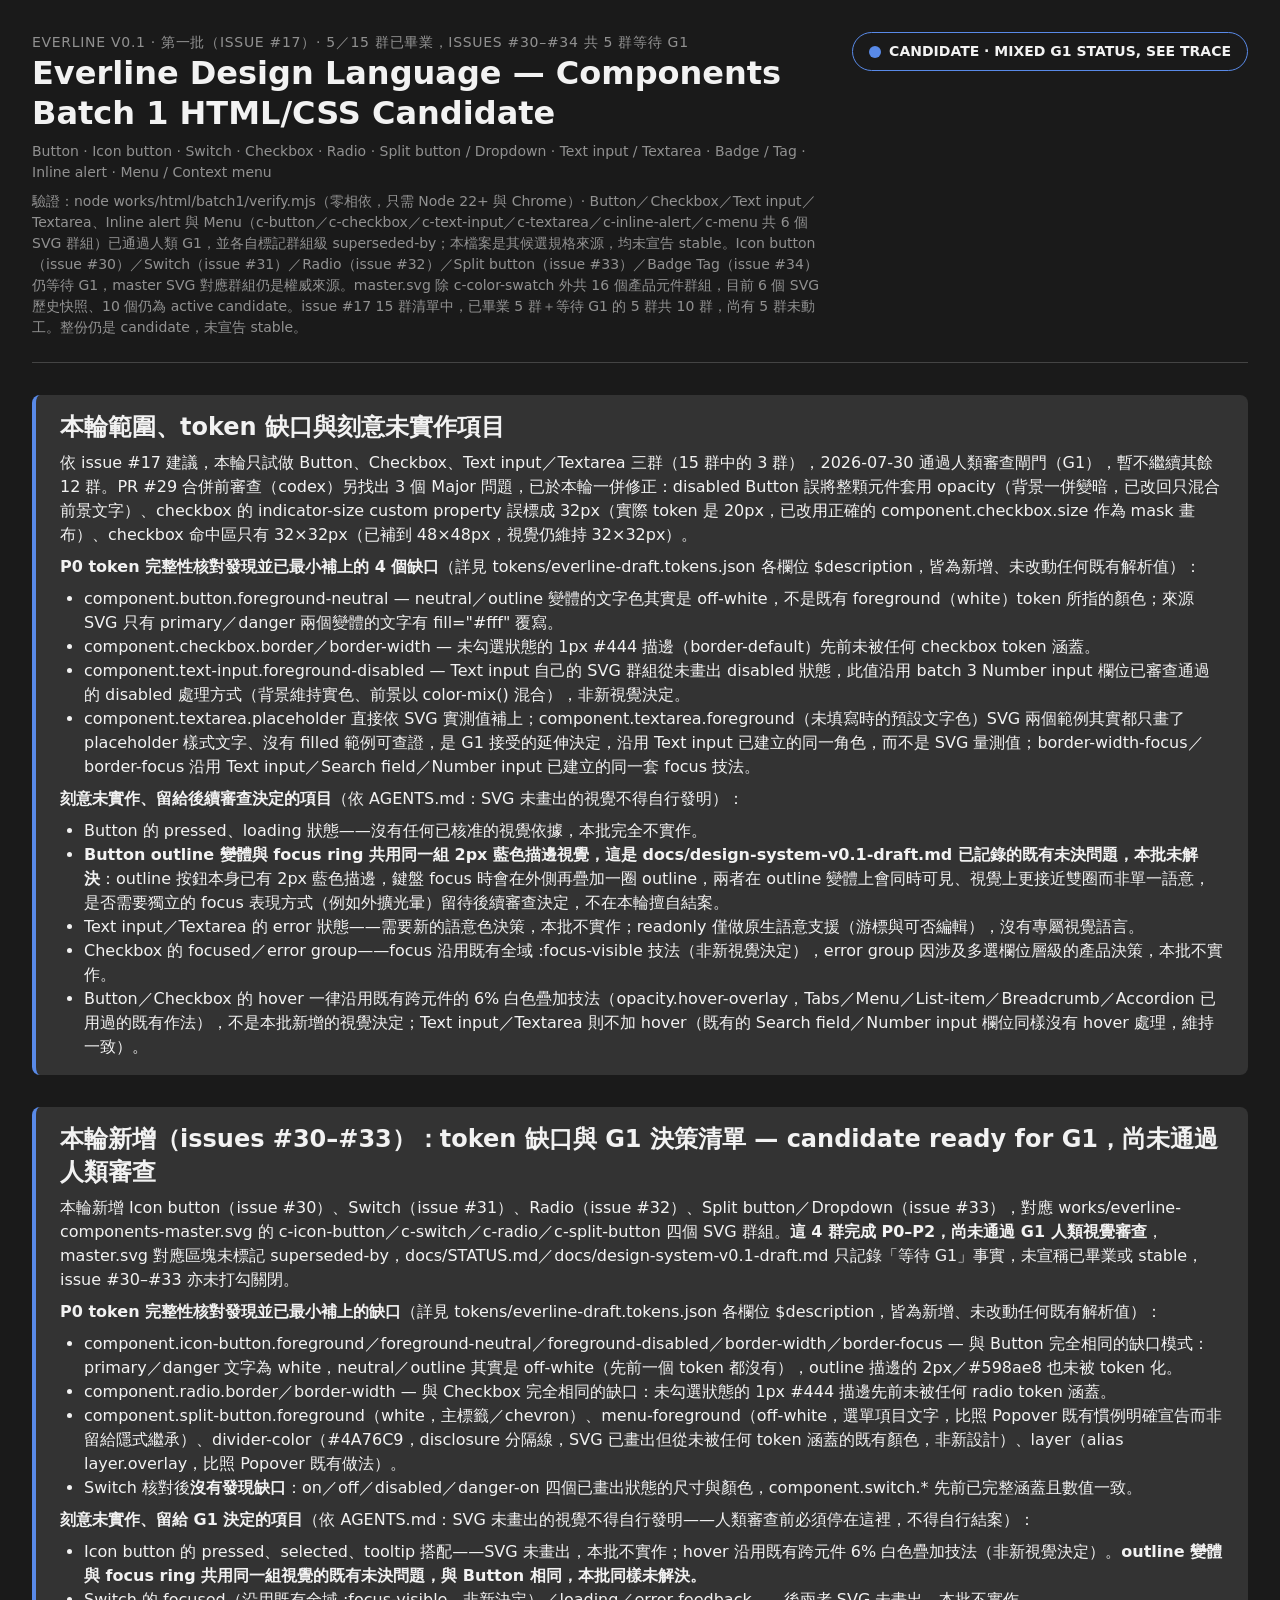
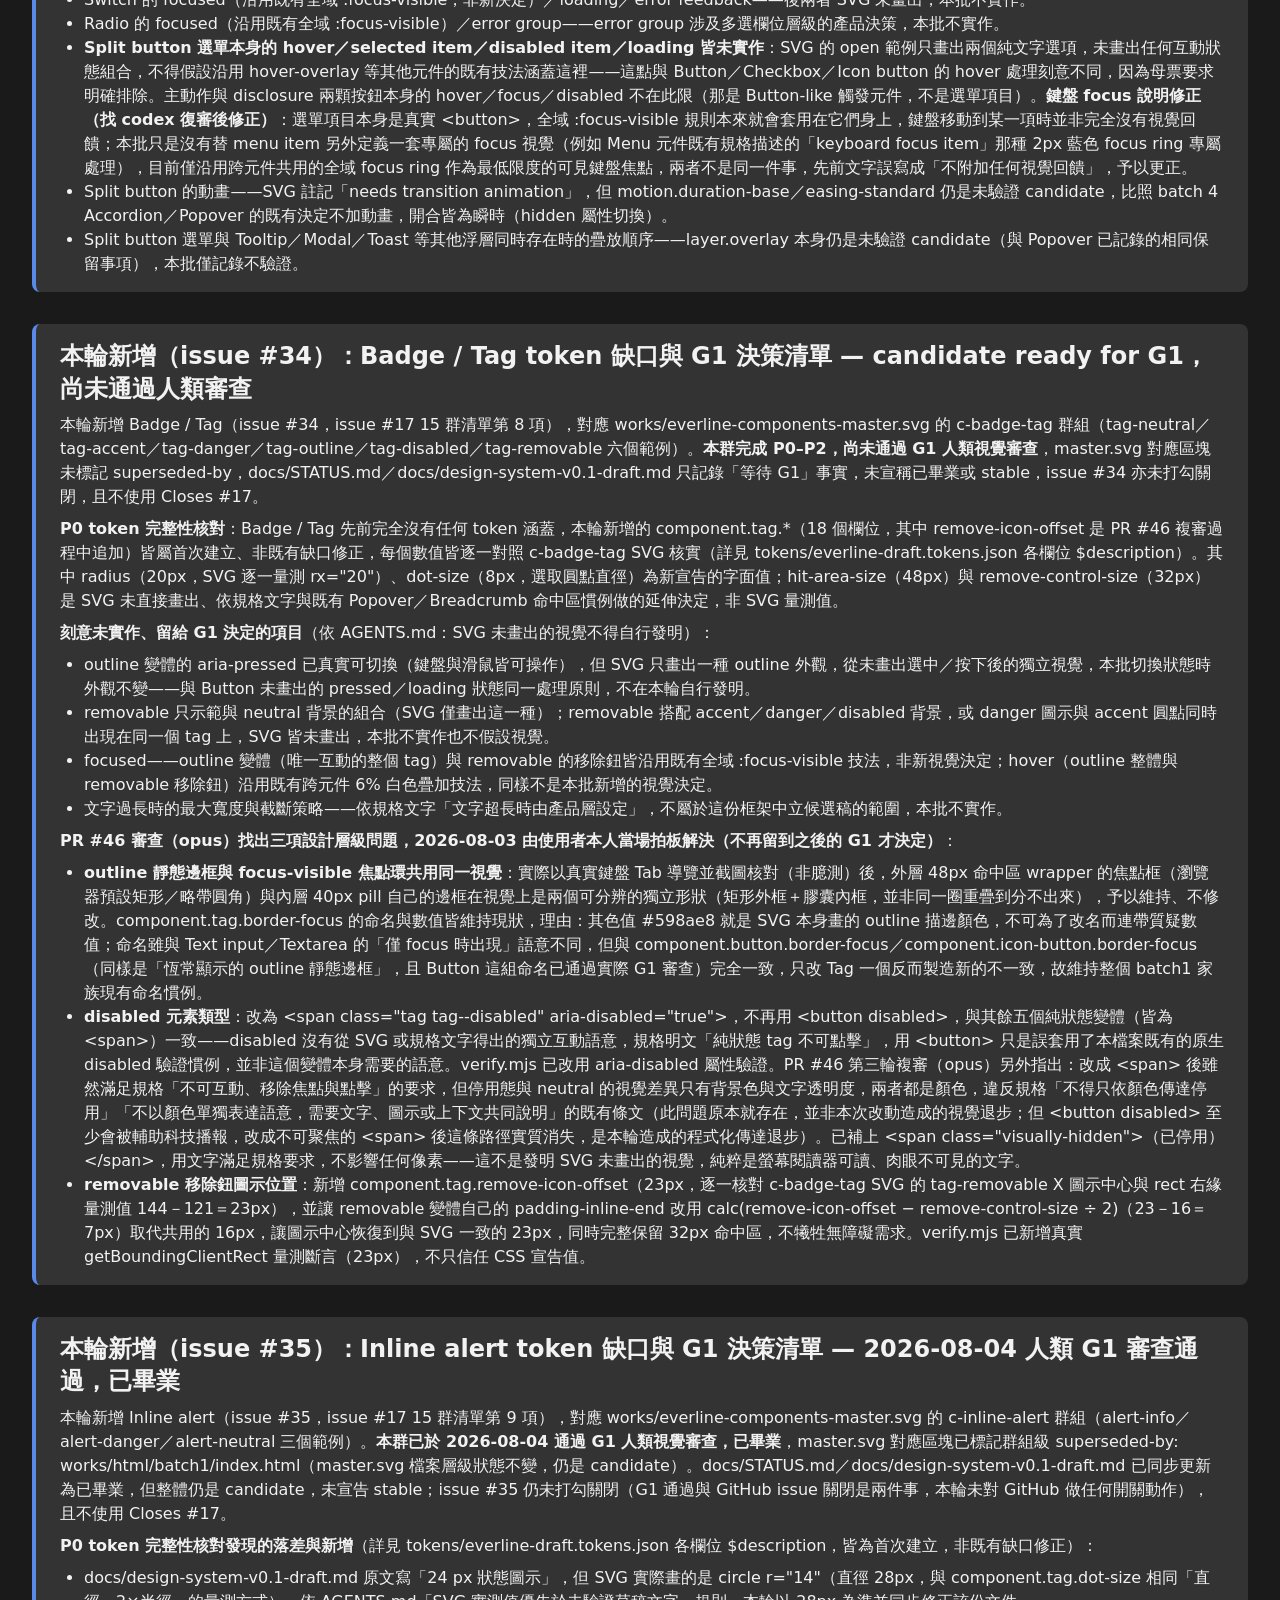
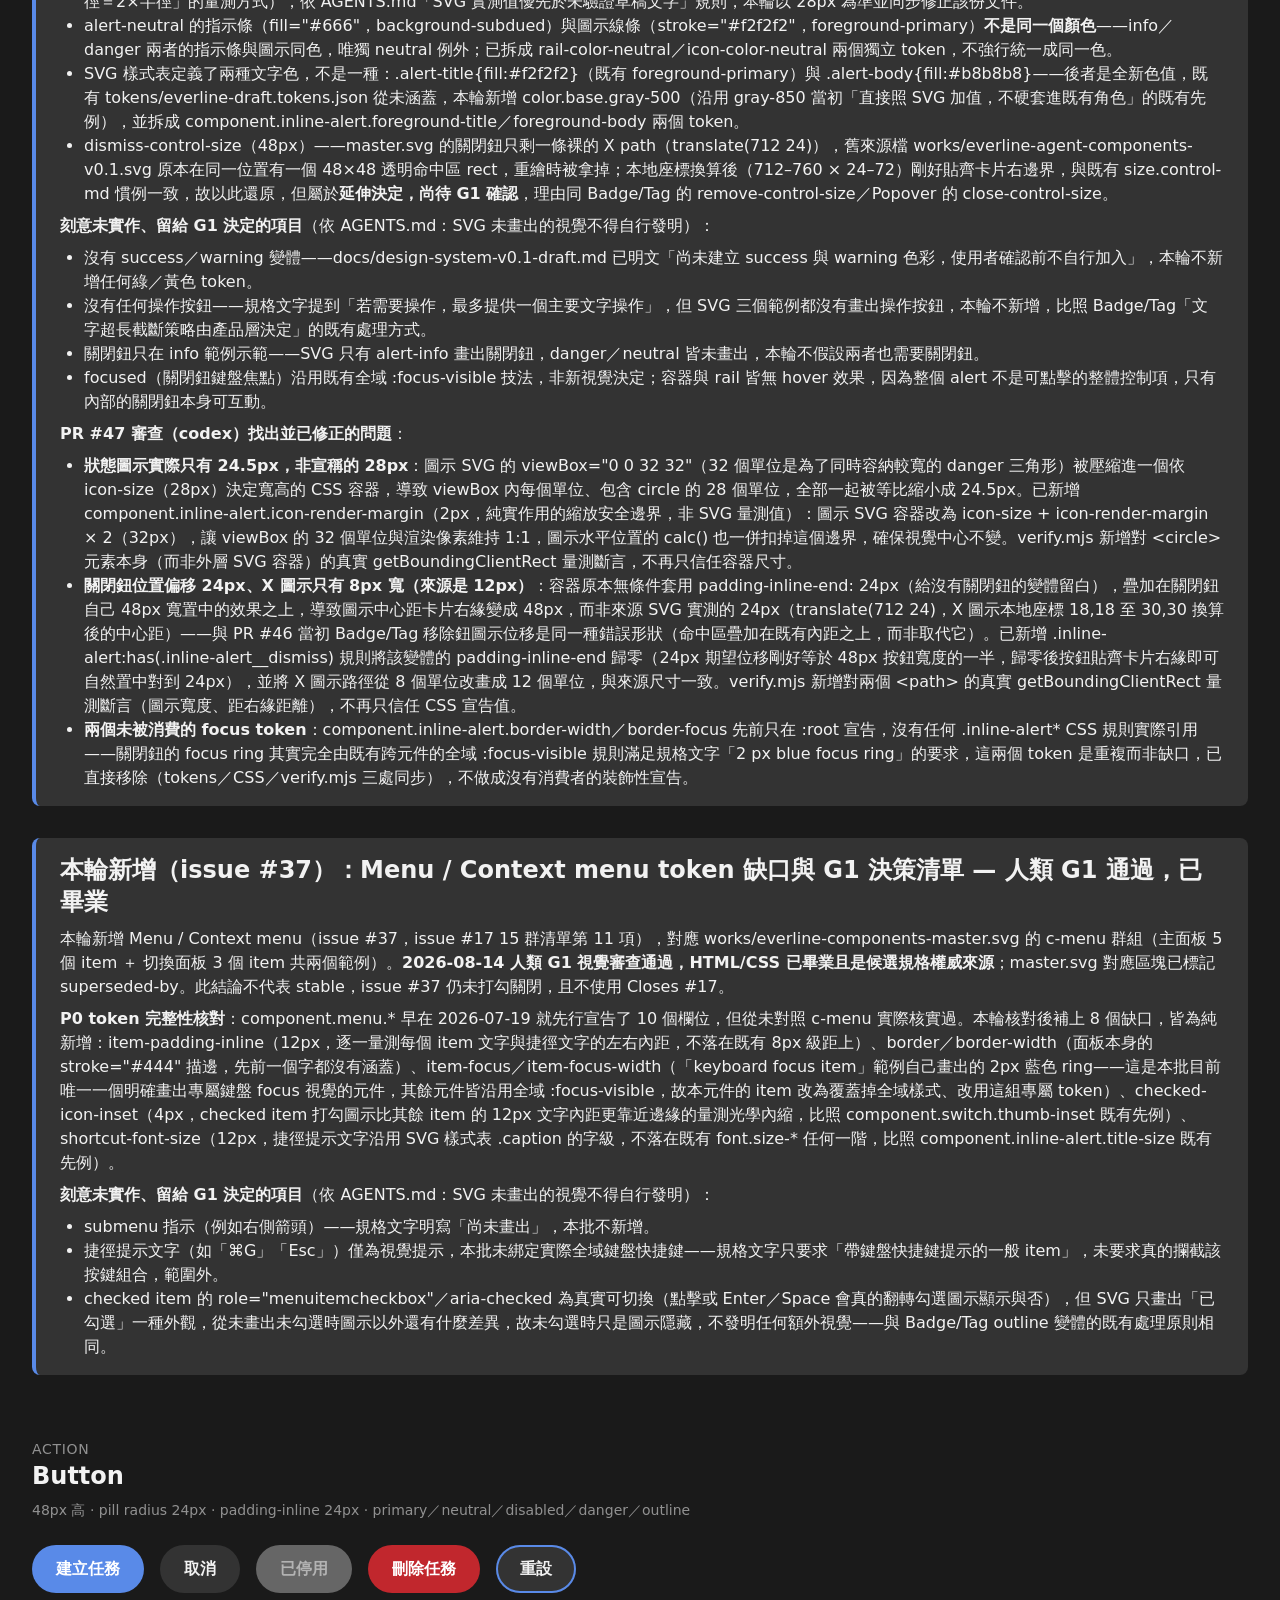
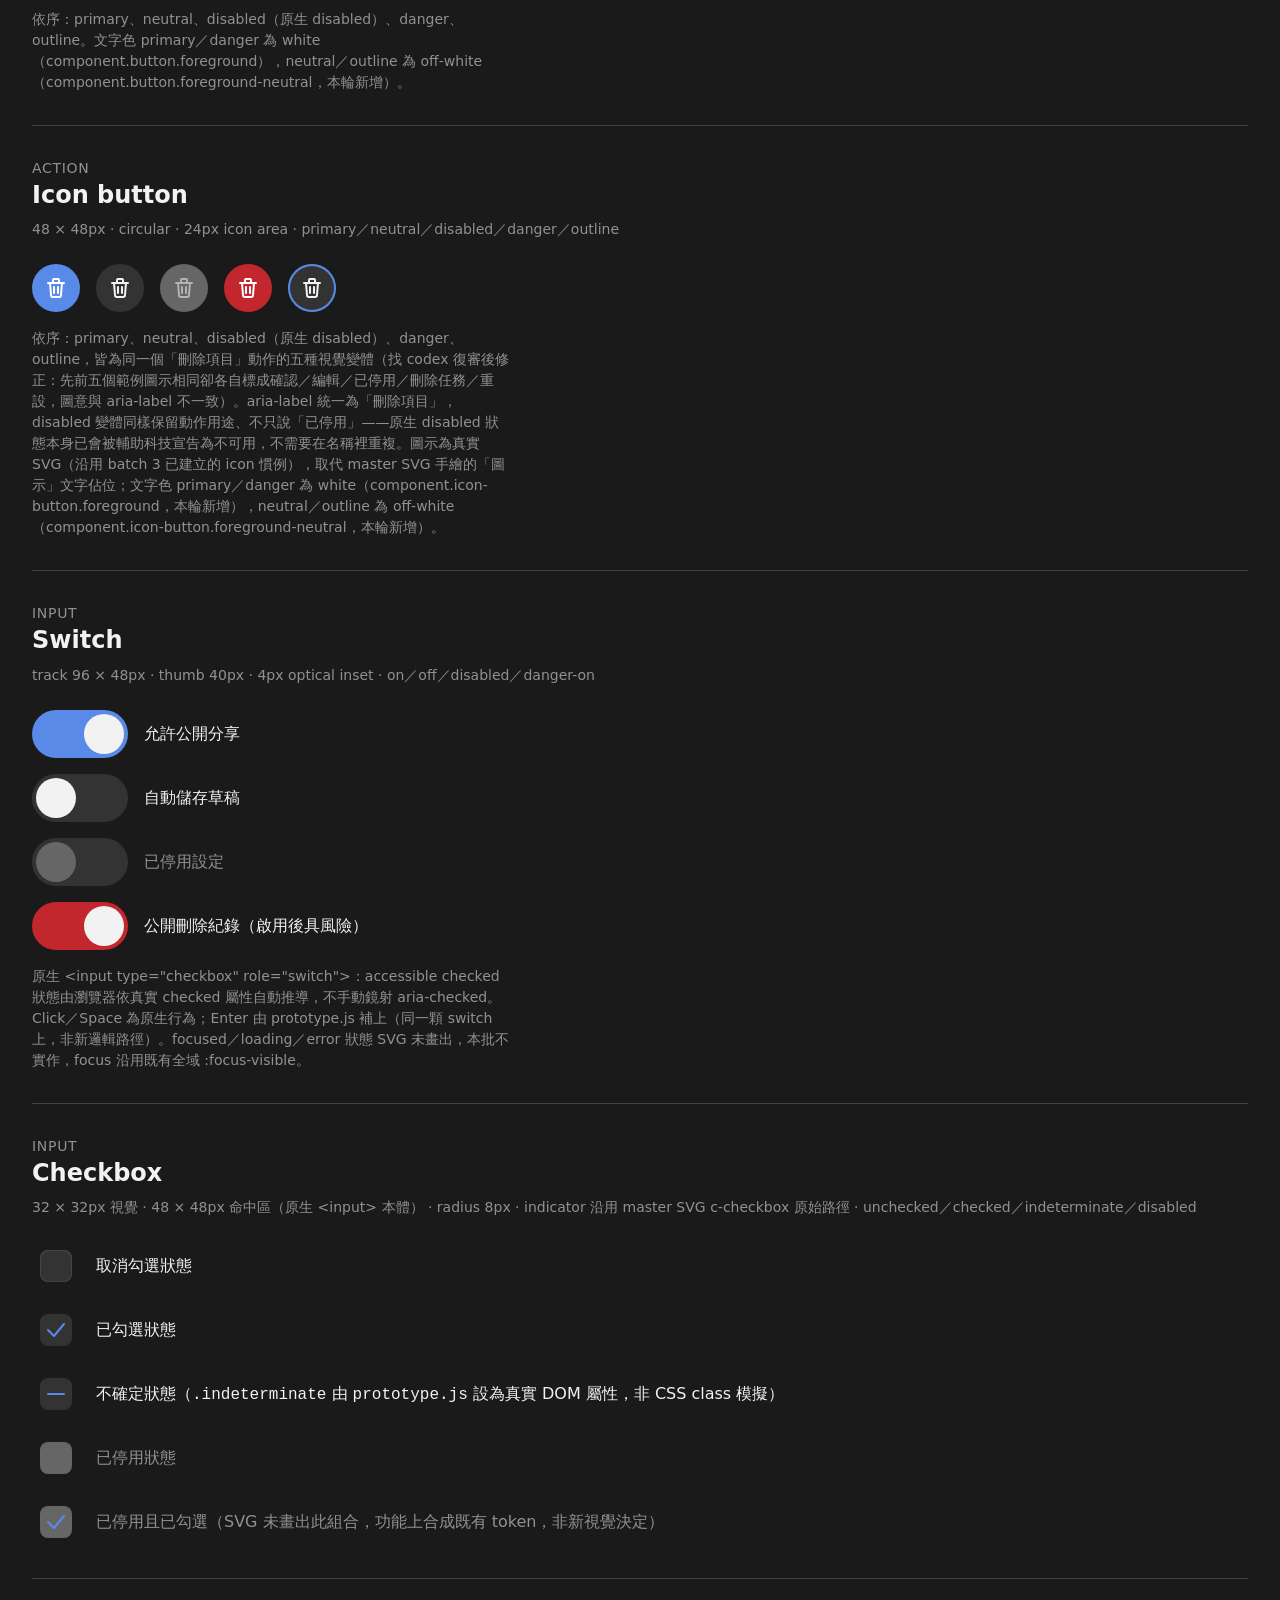
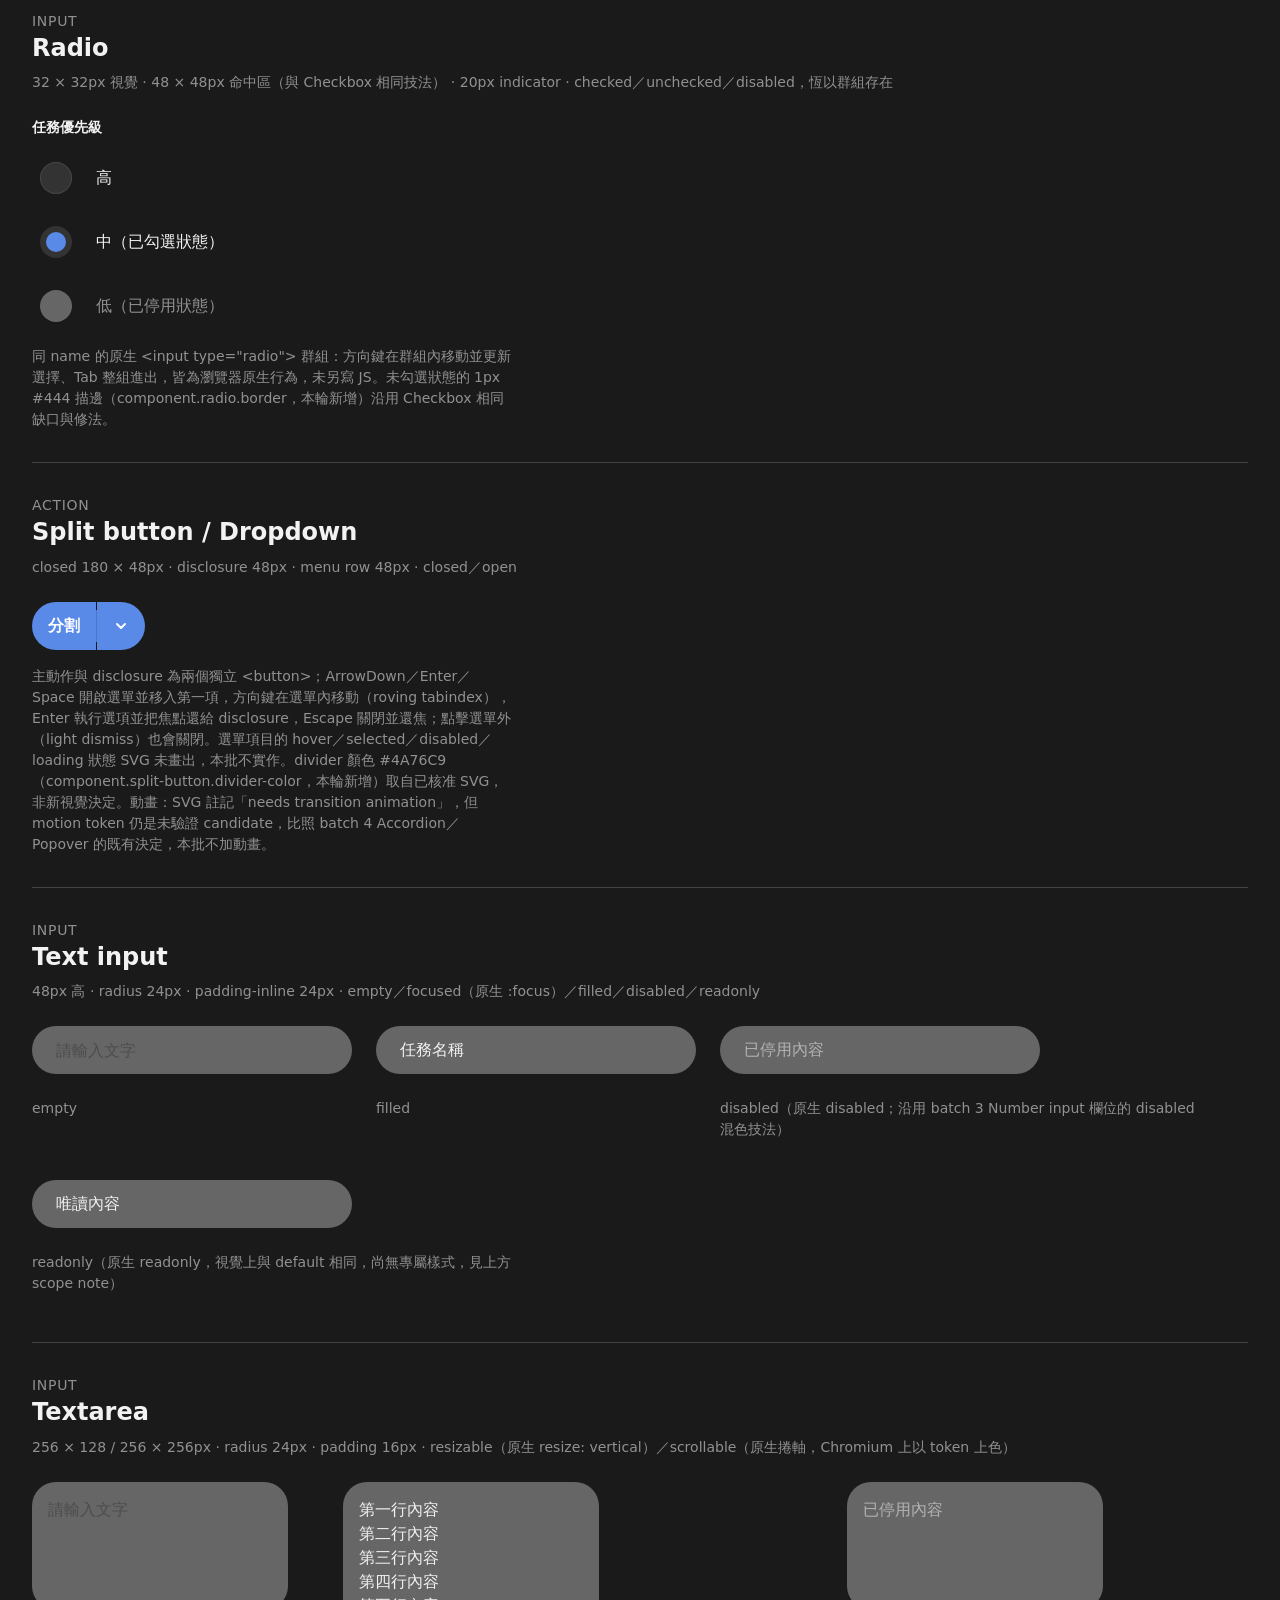
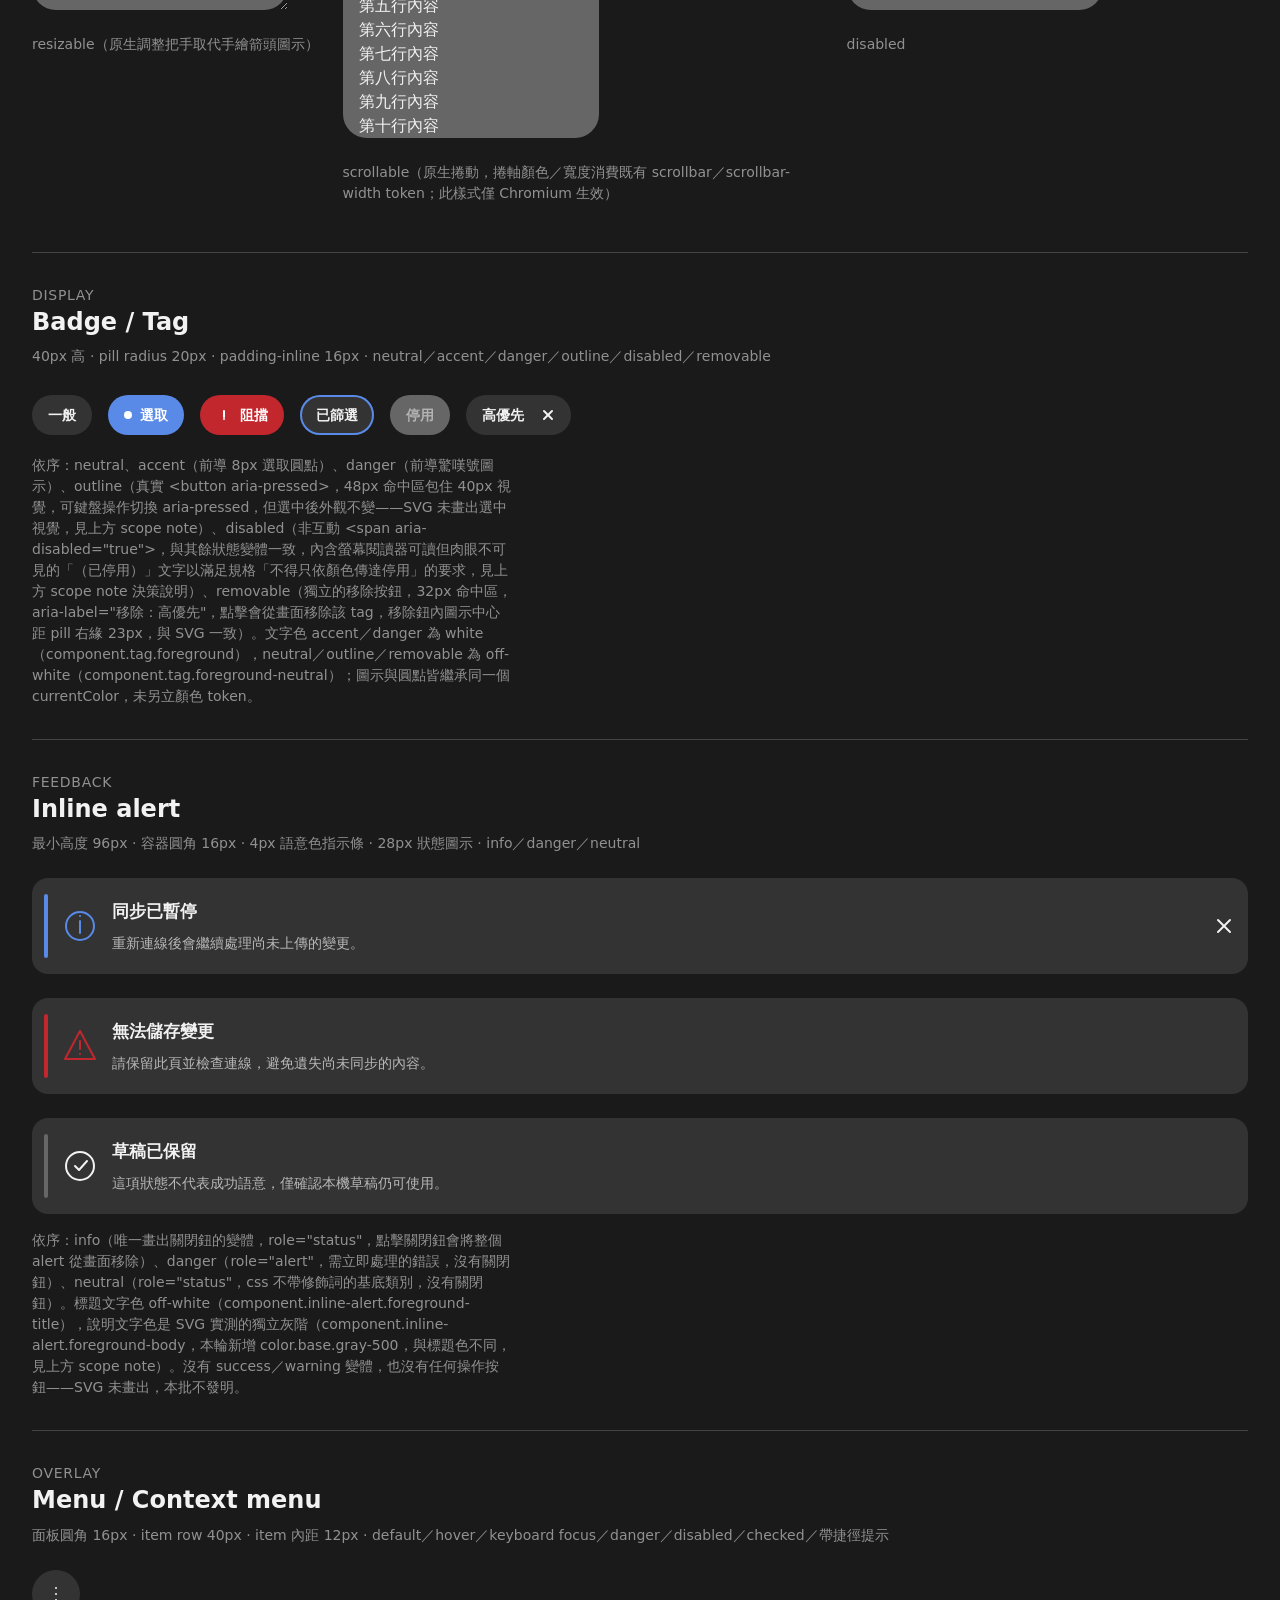
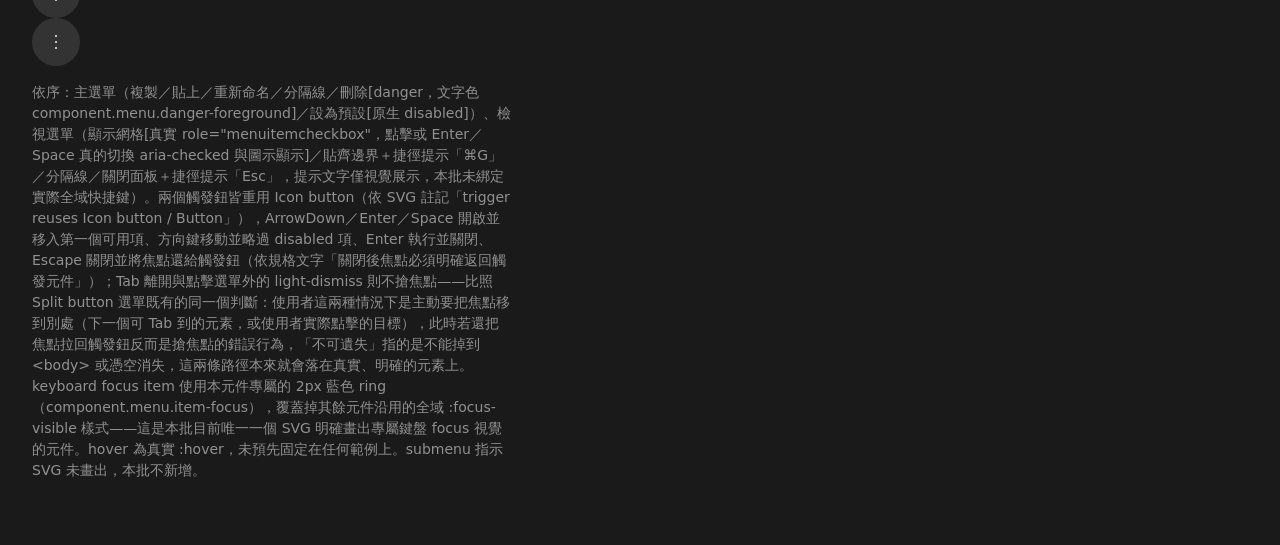
==== commit 7cb3236c: "docs: graduate menu candidate after G1" ====
--- a/works/html/batch1/index.html
+++ b/works/html/batch1/index.html
@@ -3,7 +3,7 @@
   <head>
     <meta charset="utf-8">
     <meta name="viewport" content="width=device-width, initial-scale=1">
-    <title>Everline v0.1 — 第一批 HTML/CSS 候選元件（issue #17，Button/Checkbox/Text input/Textarea/Inline alert 已畢業，Icon button/Switch/Radio/Split button/Badge/Tag/Modal 等待 G1）</title>
+    <title>Everline v0.1 — 第一批 HTML/CSS 候選元件（issue #17，Button/Checkbox/Text input/Textarea/Inline alert/Menu 已畢業，Icon button/Switch/Radio/Split button/Badge/Tag 等待 G1）</title>
     <link rel="stylesheet" href="styles.css">
   </head>
   <body>
@@ -12,8 +12,8 @@
         <div>
           <p class="eyebrow">Everline v0.1 · 第一批（issue #17）· 5／15 群已畢業，issues #30–#34 共 5 群等待 G1</p>
           <h1 id="page-title">Everline Design Language — Components Batch 1 HTML/CSS Candidate</h1>
-          <p class="lede">Button · Icon button · Switch · Checkbox · Radio · Split button / Dropdown · Text input / Textarea · Badge / Tag · Inline alert · Modal / Dialog</p>
-          <p class="trace">驗證：<code>node works/html/batch1/verify.mjs</code>（零相依，只需 Node 22+ 與 Chrome）· Button／Checkbox／Text input／Textarea／Inline alert／Modal（c-button／c-checkbox／c-text-input／c-textarea／c-inline-alert／c-modal 共 6 個 SVG 群組）已通過人類 G1 審查並標記群組級 <code>superseded-by</code>；本檔案是這些群組目前的 candidate 規格來源，尚未宣告 stable。Icon button（issue #30）／Switch（issue #31）／Radio（issue #32）／Split button（issue #33）／Badge Tag（issue #34）仍是 <strong>candidate ready for G1，尚未通過人類審查；master.svg 對應的 c-icon-button／c-switch／c-radio／c-split-button／c-badge-tag 群組仍是權威來源</strong>。master.svg 除 c-color-swatch 外共 16 個產品元件群組：6 個已畢業、10 個仍為 active candidate source；issue #17 15 群清單中，已畢業 5 群＋等待 G1 的 5 群共 10 群，仍有 5 群未動工。整份仍是 candidate，未宣告 stable。</p>
+          <p class="lede">Button · Icon button · Switch · Checkbox · Radio · Split button / Dropdown · Text input / Textarea · Badge / Tag · Inline alert · Menu / Context menu</p>
+          <p class="trace">驗證：<code>node works/html/batch1/verify.mjs</code>（零相依，只需 Node 22+ 與 Chrome）· Button／Checkbox／Text input／Textarea、Inline alert 與 Menu（c-button／c-checkbox／c-text-input／c-textarea／c-inline-alert／c-menu 共 6 個 SVG 群組）已通過人類 G1，並各自標記群組級 <code>superseded-by</code>；本檔案是其候選規格來源，均未宣告 stable。Icon button（issue #30）／Switch（issue #31）／Radio（issue #32）／Split button（issue #33）／Badge Tag（issue #34）仍等待 G1，master SVG 對應群組仍是權威來源。master.svg 除 c-color-swatch 外共 16 個產品元件群組，目前 6 個 SVG 歷史快照、10 個仍為 active candidate。issue #17 15 群清單中，已畢業 5 群＋等待 G1 的 5 群共 10 群，尚有 5 群未動工。整份仍是 candidate，未宣告 stable。</p>
         </div>
         <p class="candidate-badge"><span aria-hidden="true"></span> CANDIDATE · MIXED G1 STATUS, SEE TRACE</p>
       </header>
@@ -104,16 +104,14 @@
       </aside>
 
       <aside class="scope-note" aria-labelledby="scope-title-5">
-        <h2 id="scope-title-5">Modal / Dialog（issue #40）：G1 已通過，HTML/CSS candidate 已畢業</h2>
-        <p>Modal / Dialog（issue #40，issue #17 15 群清單第 14 項）已於 2026-08-14 通過人類 G1 視覺審查。<code>works/everline-components-master.svg</code> 的 <code>c-modal</code> 群組（default／danger／loading 三個範例）已標記群組級 <code>superseded-by</code>；本 HTML/CSS candidate 是目前權威來源，<strong>仍未宣告 stable</strong>，issue #40 亦未關閉。</p>
-        <p><strong>實作方式</strong>：使用原生 <code>&lt;dialog&gt;</code>／<code>.showModal()</code>，取代 <code>docs/design-system-v0.1-draft.md</code> 舊草稿「focus trap、開啟／關閉動畫等屬於行為規格，無法由靜態向量表達，仍待前端實作時定義」的擱置狀態——瀏覽器原生就會鎖定焦點在對話框內、並以 top layer 呈現於最上層，本輪不需另外實作或驗證這件事。</p>
-        <p><strong>P0 token 完整性核對</strong>：<code>component.modal.*</code> 早在 2026-07-19 就先行宣告了 8 個欄位，但從未對照 <code>c-modal</code> 實際核實過。本輪核對後補上 9 個缺口，皆為純新增：<code>border-width</code>（1px）、<code>width-reference</code>（380px，比照 <code>component.button.width-reference</code> 既有慣例）、<code>title-size</code>（17px）／<code>foreground-title</code>／<code>body-size</code>／<code>foreground-body</code>（皆重用 <code>.alert-title</code>／<code>.alert-body</code> 樣式類別，與 <code>component.inline-alert</code> 已核實的相同數值——說明文字色是 <code>color.base.gray-500</code>，不是 <code>foreground-primary</code>）、<code>title-body-gap</code>（同 Inline alert 的 <code>space.1</code>）、<code>action-gap</code>（12px，兩顆操作按鈕之間的間距，不落在既有 8px 級距上）。另外依規格文字「動作使用 compact 40 px 按鈕」，在<strong>既有已 G1 通過的 <code>component.button</code></strong> 底下新增 <code>height-compact</code>（40px）／<code>radius-compact</code>（20px）兩個純新增欄位——這是 Button 元件本身的尺寸變體，不是另立新元件，且未改動 Button 既有任何已審查的解析值。</p>
+        <h2 id="scope-title-5">本輪新增（issue #37）：Menu / Context menu token 缺口與 G1 決策清單 — 人類 G1 通過，已畢業</h2>
+        <p>本輪新增 Menu / Context menu（issue #37，issue #17 15 群清單第 11 項），對應 <code>works/everline-components-master.svg</code> 的 <code>c-menu</code> 群組（主面板 5 個 item ＋ 切換面板 3 個 item 共兩個範例）。<strong>2026-08-14 人類 G1 視覺審查通過，HTML/CSS 已畢業且是候選規格權威來源</strong>；master.svg 對應區塊已標記 <code>superseded-by</code>。此結論不代表 stable，issue #37 仍未打勾關閉，且不使用 <code>Closes #17</code>。</p>
+        <p><strong>P0 token 完整性核對</strong>：<code>component.menu.*</code> 早在 2026-07-19 就先行宣告了 10 個欄位，但從未對照 <code>c-menu</code> 實際核實過。本輪核對後補上 8 個缺口，皆為純新增：<code>item-padding-inline</code>（12px，逐一量測每個 item 文字與捷徑文字的左右內距，不落在既有 8px 級距上）、<code>border</code>／<code>border-width</code>（面板本身的 <code>stroke="#444"</code> 描邊，先前一個字都沒有涵蓋）、<code>item-focus</code>／<code>item-focus-width</code>（「keyboard focus item」範例自己畫出的 2px 藍色 ring——這是本批目前唯一一個明確畫出專屬鍵盤 focus 視覺的元件，其餘元件皆沿用全域 <code>:focus-visible</code>，故本元件的 item 改為覆蓋掉全域樣式、改用這組專屬 token）、<code>checked-icon-inset</code>（4px，checked item 打勾圖示比其餘 item 的 12px 文字內距更靠近邊緣的量測光學內縮，比照 <code>component.switch.thumb-inset</code> 既有先例）、<code>shortcut-font-size</code>（12px，捷徑提示文字沿用 SVG 樣式表 <code>.caption</code> 的字級，不落在既有 <code>font.size-*</code> 任何一階，比照 <code>component.inline-alert.title-size</code> 既有先例）。</p>
         <p><strong>刻意未實作、留給 G1 決定的項目</strong>（依 <code>AGENTS.md</code>：SVG 未畫出的視覺不得自行發明）：</p>
         <ul>
-          <li>Backdrop 點擊不會關閉對話框——SVG／規格文字只提到 <code>Escape</code> 與兩顆明確的操作按鈕，從未描述點擊遮罩關閉，原生 <code>&lt;dialog&gt;</code> 預設也不會這樣做，本批不新增。</li>
-          <li>Loading 狀態是獨立的第三個靜態範例（透過各自的觸發鈕直接開啟），不是點擊 default／danger 對話框的主要動作後即時切換出來的——SVG 本身就是三個並列的靜態快照，不是一段轉場，本批不模擬非同步流程。</li>
-          <li>Loading 範例的旋轉動畫沿用 batch 3 已審查通過的 Progress／Spinner 技法（<code>motion.duration-loop</code>，<code>linear</code> 定速旋轉，非一次性轉場故不使用 <code>easing-standard</code>），這是本批目前除 Split button 之外唯一必要的動效——靜態虛線圓環無法傳達「載入中」語意，同批已加上 <code>prefers-reduced-motion</code> 停用（非加速）處理，比照 <code>docs/STATUS.md</code> 2026-07-27 記載的既有修正方式。</li>
-          <li>錯誤（error）狀態、多步驟變體——規格文字明寫「尚未畫出」，本批不新增。</li>
+          <li>submenu 指示（例如右側箭頭）——規格文字明寫「尚未畫出」，本批不新增。</li>
+          <li>捷徑提示文字（如「⌘G」「Esc」）僅為視覺提示，本批未綁定實際全域鍵盤快捷鍵——規格文字只要求「帶鍵盤快捷鍵提示的一般 item」，未要求真的攔截該按鍵組合，範圍外。</li>
+          <li>checked item 的 <code>role="menuitemcheckbox"</code>／<code>aria-checked</code> 為真實可切換（點擊或 <code>Enter</code>／<code>Space</code> 會真的翻轉勾選圖示顯示與否），但 SVG 只畫出「已勾選」一種外觀，從未畫出未勾選時圖示以外還有什麼差異，故未勾選時只是圖示隱藏，不發明任何額外視覺——與 Badge/Tag outline 變體的既有處理原則相同。</li>
         </ul>
       </aside>
 
@@ -410,49 +408,49 @@
         <p class="example-label">依序：info（唯一畫出關閉鈕的變體，<code>role="status"</code>，點擊關閉鈕會將整個 alert 從畫面移除）、danger（<code>role="alert"</code>，需立即處理的錯誤，沒有關閉鈕）、neutral（<code>role="status"</code>，css 不帶修飾詞的基底類別，沒有關閉鈕）。標題文字色 off-white（<code>component.inline-alert.foreground-title</code>），說明文字色是 SVG 實測的獨立灰階（<code>component.inline-alert.foreground-body</code>，本輪新增 <code>color.base.gray-500</code>，與標題色不同，見上方 scope note）。沒有 success／warning 變體，也沒有任何操作按鈕——SVG 未畫出，本批不發明。</p>
       </section>
 
-      <!-- ===================== Modal / Dialog ===================== -->
-      <section class="component-section" aria-labelledby="modal-title">
+      <!-- ===================== Menu / Context menu ===================== -->
+      <section class="component-section" aria-labelledby="menu-title">
         <div class="section-heading">
           <p class="eyebrow">Overlay</p>
-          <h2 id="modal-title">Modal / Dialog</h2>
-          <p>16px 容器圓角 · compact 40px 操作按鈕 · 原生 <code>&lt;dialog&gt;</code>／<code>.showModal()</code>（真實 focus trap）· default／danger／loading</p>
-        </div>
-        <div class="modal-examples">
-          <button class="button button--primary" type="button" data-modal-open="modal-default">建立看板</button>
-          <button class="button button--danger" type="button" data-modal-open="modal-danger">刪除任務</button>
-          <button class="button" type="button" data-modal-open="modal-loading">查看載入中範例</button>
-        </div>
-        <p class="example-label" data-modal-status>依序：default（主色確認按鈕，<code>role="dialog"</code>）、danger（紅色確認按鈕，<code>role="alertdialog"</code>，<code>Escape</code> 不會關閉，需明確點擊按鈕）、loading（主要動作背景以真實 CSS alpha 混合成 55% 不透明度，<code>&lt;circle&gt;</code> 旋轉指示器搭配 <code>motion.duration-loop</code>，兩顆按鈕皆原生 <code>disabled</code>）。開啟時焦點移入對話框並鎖定在框內（原生 <code>&lt;dialog&gt;</code> 行為，非本批實作）；關閉後焦點明確返回觸發鈕（<code>prototype.js</code> 手動還原，原生 <code>&lt;dialog&gt;</code> 不會自動做這件事）。</p>
-
-        <dialog class="modal" id="modal-default" role="dialog" aria-labelledby="modal-default-title" aria-describedby="modal-default-body" data-modal>
-          <h2 class="modal__title" id="modal-default-title">建立看板</h2>
-          <p class="modal__body" id="modal-default-body">確認建立後即可開始新增任務與欄位。</p>
-          <div class="modal__actions">
-            <button class="button button--compact" type="button" data-modal-close>取消</button>
-            <button class="button button--compact button--primary" type="button" data-modal-close>建立</button>
-          </div>
-        </dialog>
-
-        <dialog class="modal" id="modal-danger" role="alertdialog" aria-labelledby="modal-danger-title" aria-describedby="modal-danger-body" data-modal data-modal-no-cancel>
-          <h2 class="modal__title" id="modal-danger-title">刪除任務？</h2>
-          <p class="modal__body" id="modal-danger-body">此操作無法復原，任務內容將永久刪除。</p>
-          <div class="modal__actions">
-            <button class="button button--compact" type="button" data-modal-close>取消</button>
-            <button class="button button--compact button--danger" type="button" data-modal-close>刪除</button>
-          </div>
-        </dialog>
-
-        <dialog class="modal" id="modal-loading" role="dialog" aria-labelledby="modal-loading-title" aria-describedby="modal-loading-body" data-modal>
-          <h2 class="modal__title" id="modal-loading-title">建立看板</h2>
-          <p class="modal__body" id="modal-loading-body">正在建立，請稍候…</p>
-          <div class="modal__actions">
-            <button class="button button--compact" type="button" disabled>取消</button>
-            <button class="button button--compact button--primary button--loading" type="button" disabled>
-              <svg class="modal__spinner" viewBox="0 0 24 24" aria-hidden="true"><circle cx="12" cy="12" r="9"/></svg>
-              建立中
+          <h2 id="menu-title">Menu / Context menu</h2>
+          <p>面板圓角 16px · item row 40px · item 內距 12px · default／hover／keyboard focus／danger／disabled／checked／帶捷徑提示</p>
+        </div>
+        <div class="menu-examples">
+          <div class="menu" data-menu>
+            <button class="icon-button" type="button" aria-label="更多操作" aria-haspopup="menu" aria-expanded="false" aria-controls="menu-1-panel" data-menu-trigger>
+              <svg viewBox="0 0 24 24" aria-hidden="true"><path d="M12 6h.01M12 12h.01M12 18h.01"/></svg>
             </button>
-          </div>
-        </dialog>
+            <div class="menu__panel" id="menu-1-panel" role="menu" aria-label="項目操作" hidden data-menu-panel>
+              <button class="menu__item" role="menuitem" type="button" tabindex="-1" data-menu-action="複製">複製</button>
+              <button class="menu__item" role="menuitem" type="button" tabindex="-1" data-menu-action="貼上">貼上</button>
+              <button class="menu__item" role="menuitem" type="button" tabindex="-1" data-menu-action="重新命名">重新命名</button>
+              <div class="menu__divider" role="separator"></div>
+              <button class="menu__item menu__item--danger" role="menuitem" type="button" tabindex="-1" data-menu-action="刪除">刪除</button>
+              <button class="menu__item" role="menuitem" type="button" tabindex="-1" disabled>設為預設</button>
+            </div>
+          </div>
+          <div class="menu" data-menu>
+            <button class="icon-button" type="button" aria-label="檢視選項" aria-haspopup="menu" aria-expanded="false" aria-controls="menu-2-panel" data-menu-trigger>
+              <svg viewBox="0 0 24 24" aria-hidden="true"><path d="M12 6h.01M12 12h.01M12 18h.01"/></svg>
+            </button>
+            <div class="menu__panel" id="menu-2-panel" role="menu" aria-label="檢視選項" hidden data-menu-panel>
+              <button class="menu__item" role="menuitemcheckbox" aria-checked="true" type="button" tabindex="-1" data-menu-action="顯示網格">
+                <svg class="menu__item-icon" viewBox="0 0 16 16" aria-hidden="true"><path d="M2 8l4 4 8-9"/></svg>
+                顯示網格
+              </button>
+              <button class="menu__item" role="menuitem" type="button" tabindex="-1" data-menu-action="貼齊邊界">
+                貼齊邊界
+                <span class="menu__shortcut">⌘G</span>
+              </button>
+              <div class="menu__divider" role="separator"></div>
+              <button class="menu__item" role="menuitem" type="button" tabindex="-1" data-menu-action="關閉面板">
+                關閉面板
+                <span class="menu__shortcut">Esc</span>
+              </button>
+            </div>
+          </div>
+        </div>
+        <p class="example-label" data-menu-status>依序：主選單（<code>複製</code>／<code>貼上</code>／<code>重新命名</code>／分隔線／<code>刪除</code>[danger，文字色 <code>component.menu.danger-foreground</code>]／<code>設為預設</code>[原生 <code>disabled</code>]）、檢視選單（<code>顯示網格</code>[真實 <code>role="menuitemcheckbox"</code>，點擊或 <code>Enter</code>／<code>Space</code> 真的切換 <code>aria-checked</code> 與圖示顯示]／<code>貼齊邊界</code>＋捷徑提示「⌘G」／分隔線／<code>關閉面板</code>＋捷徑提示「Esc」，提示文字僅視覺展示，本批未綁定實際全域快捷鍵）。兩個觸發鈕皆重用 Icon button（依 SVG 註記「trigger reuses Icon button / Button」），<code>ArrowDown</code>／<code>Enter</code>／<code>Space</code> 開啟並移入第一個可用項、方向鍵移動並略過 disabled 項、<code>Enter</code> 執行並關閉、<code>Escape</code> 關閉並將焦點還給觸發鈕（依規格文字「關閉後焦點必須明確返回觸發元件」）；<code>Tab</code> 離開與點擊選單外的 light-dismiss 則不搶焦點——比照 Split button 選單既有的同一個判斷：使用者這兩種情況下是主動要把焦點移到別處（下一個可 Tab 到的元素，或使用者實際點擊的目標），此時若還把焦點拉回觸發鈕反而是搶焦點的錯誤行為，「不可遺失」指的是不能掉到 <code>&lt;body&gt;</code> 或憑空消失，這兩條路徑本來就會落在真實、明確的元素上。keyboard focus item 使用本元件專屬的 2px 藍色 ring（<code>component.menu.item-focus</code>），覆蓋掉其餘元件沿用的全域 <code>:focus-visible</code> 樣式——這是本批目前唯一一個 SVG 明確畫出專屬鍵盤 focus 視覺的元件。hover 為真實 <code>:hover</code>，未預先固定在任何範例上。submenu 指示 SVG 未畫出，本批不新增。</p>
       </section>
     </main>
     <script src="prototype.js"></script>
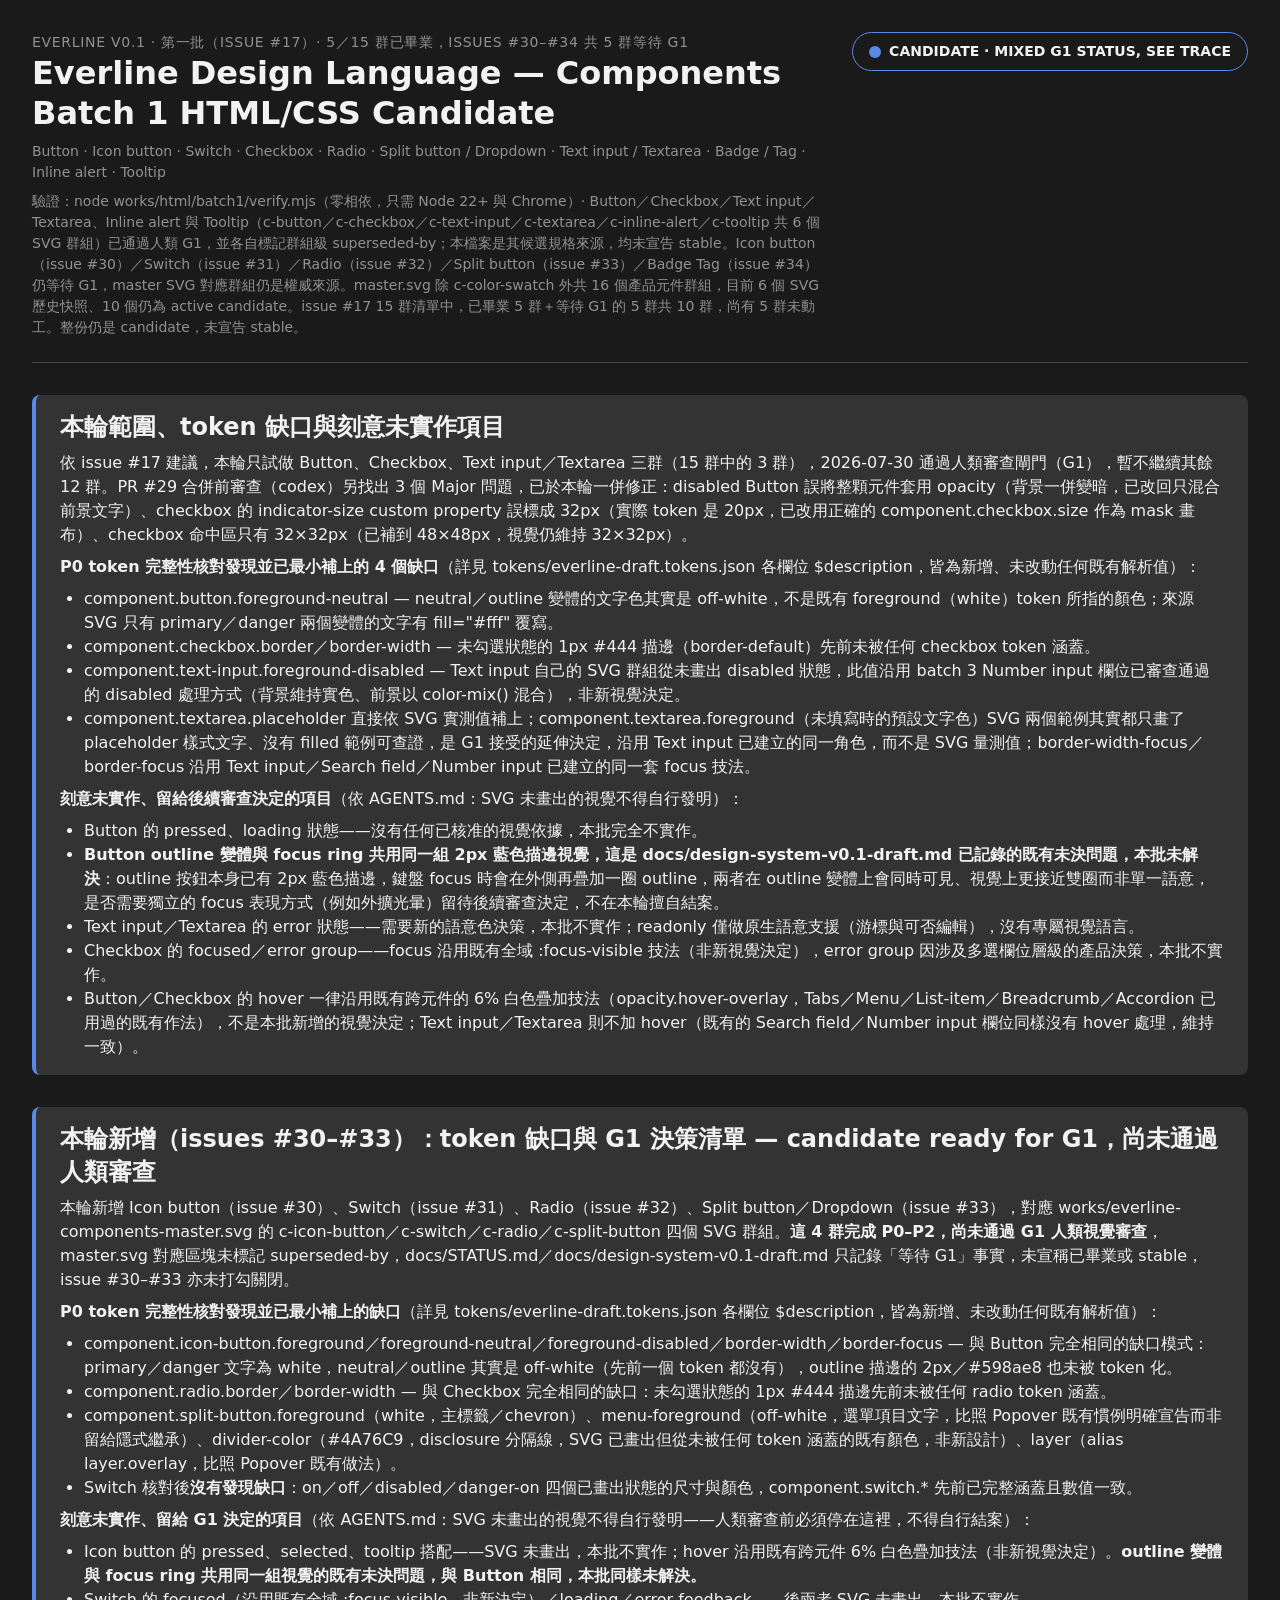
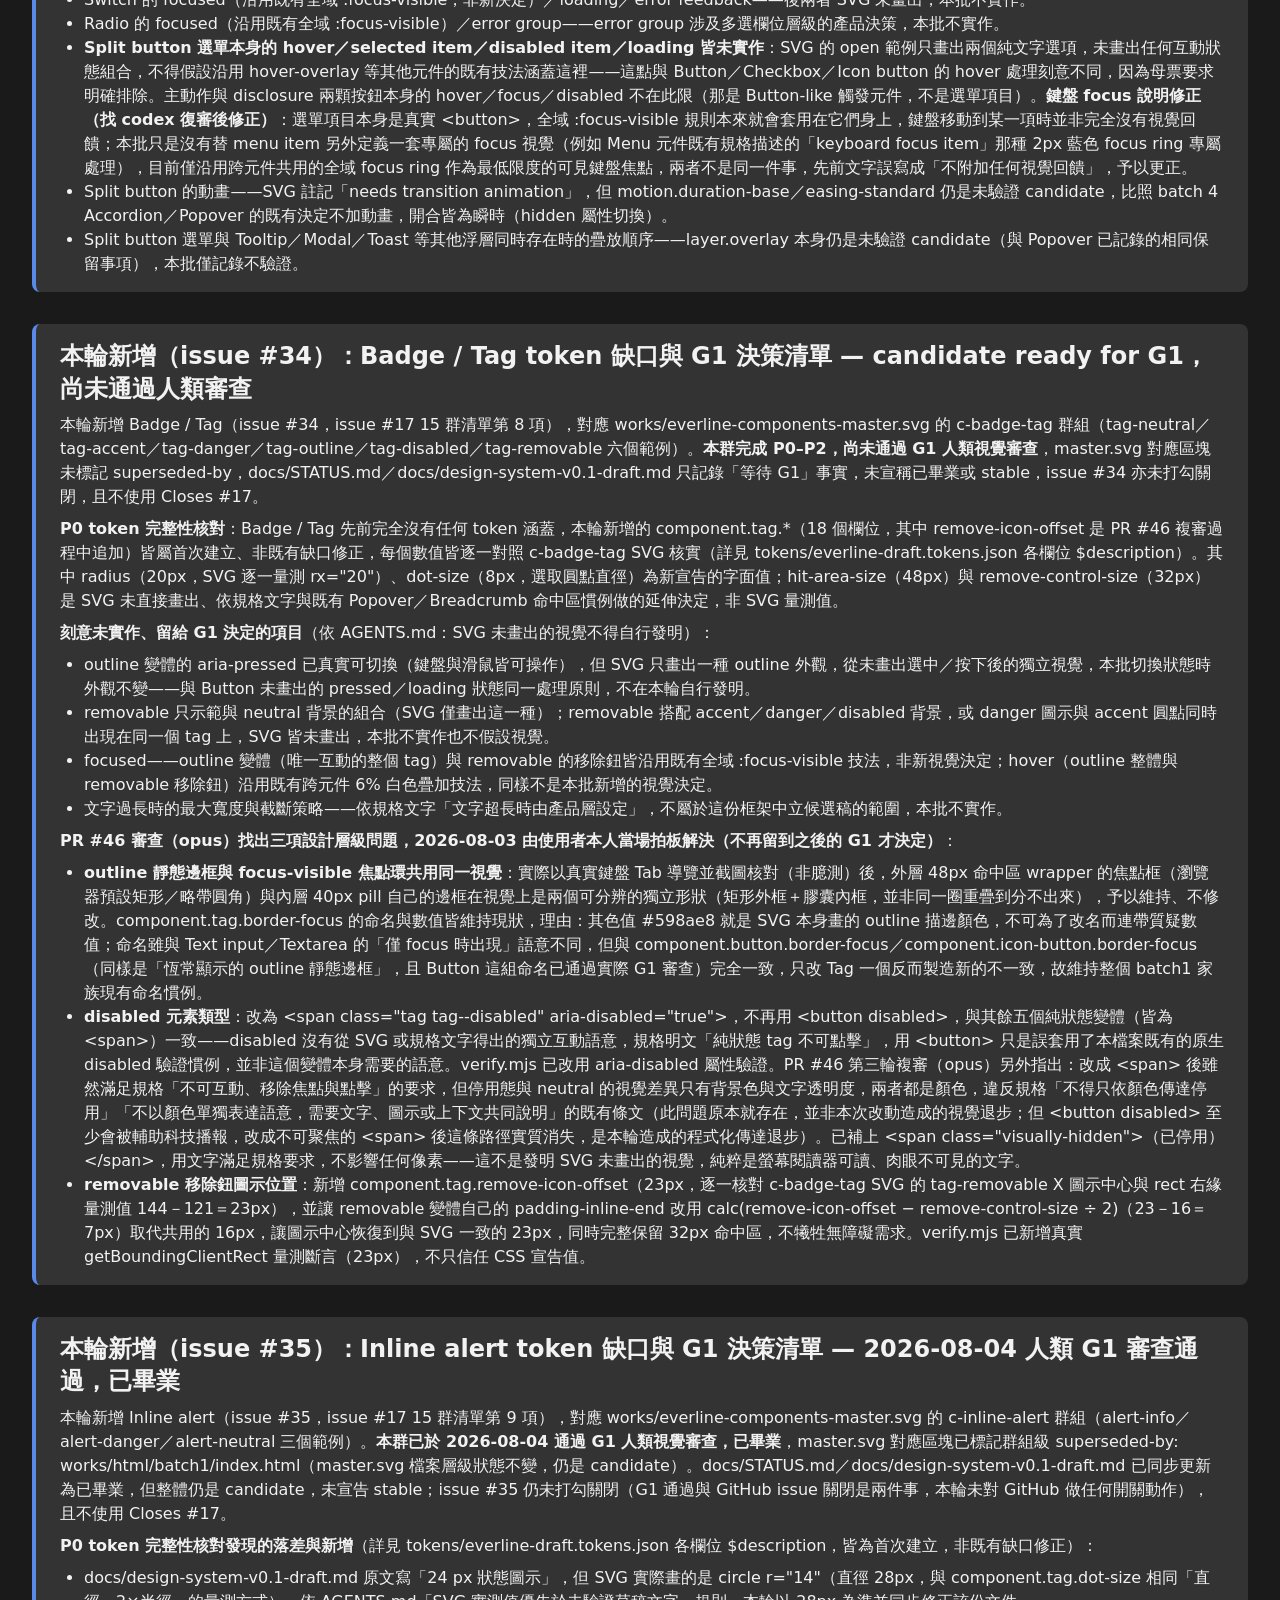
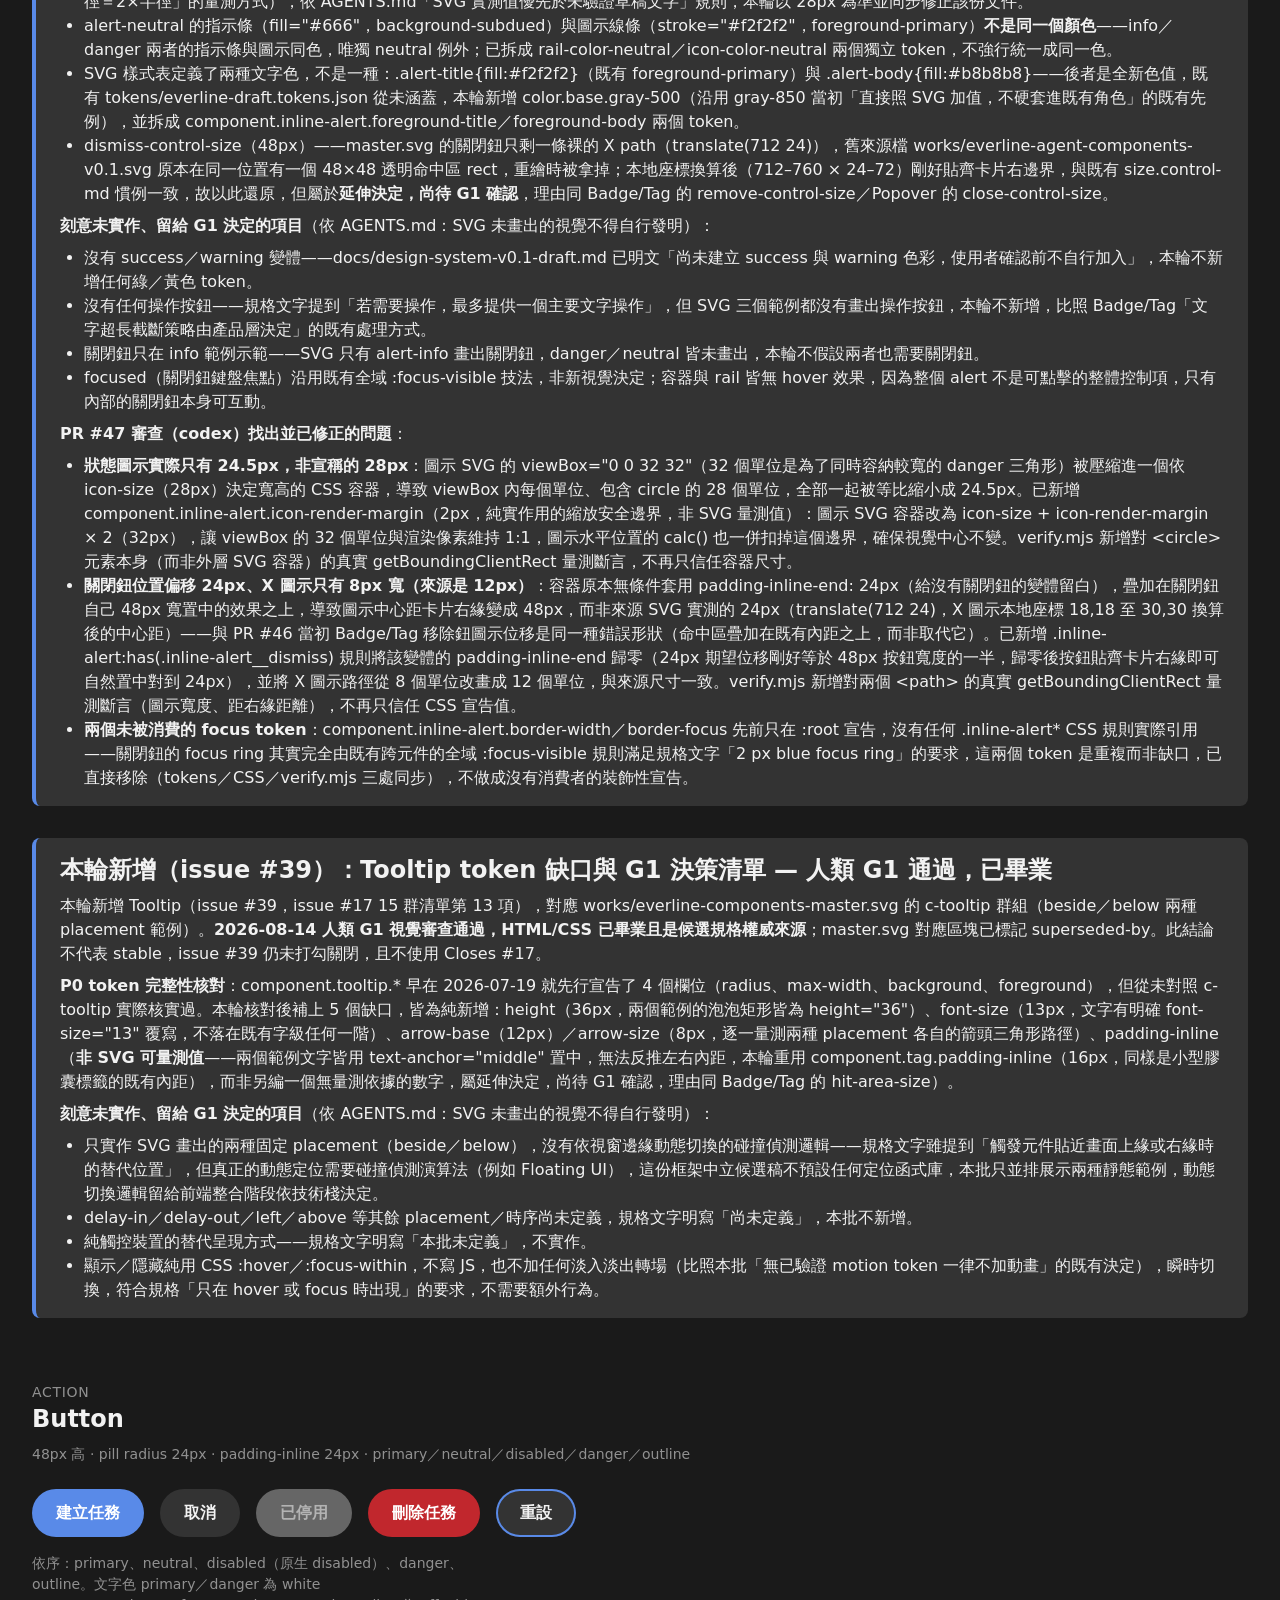
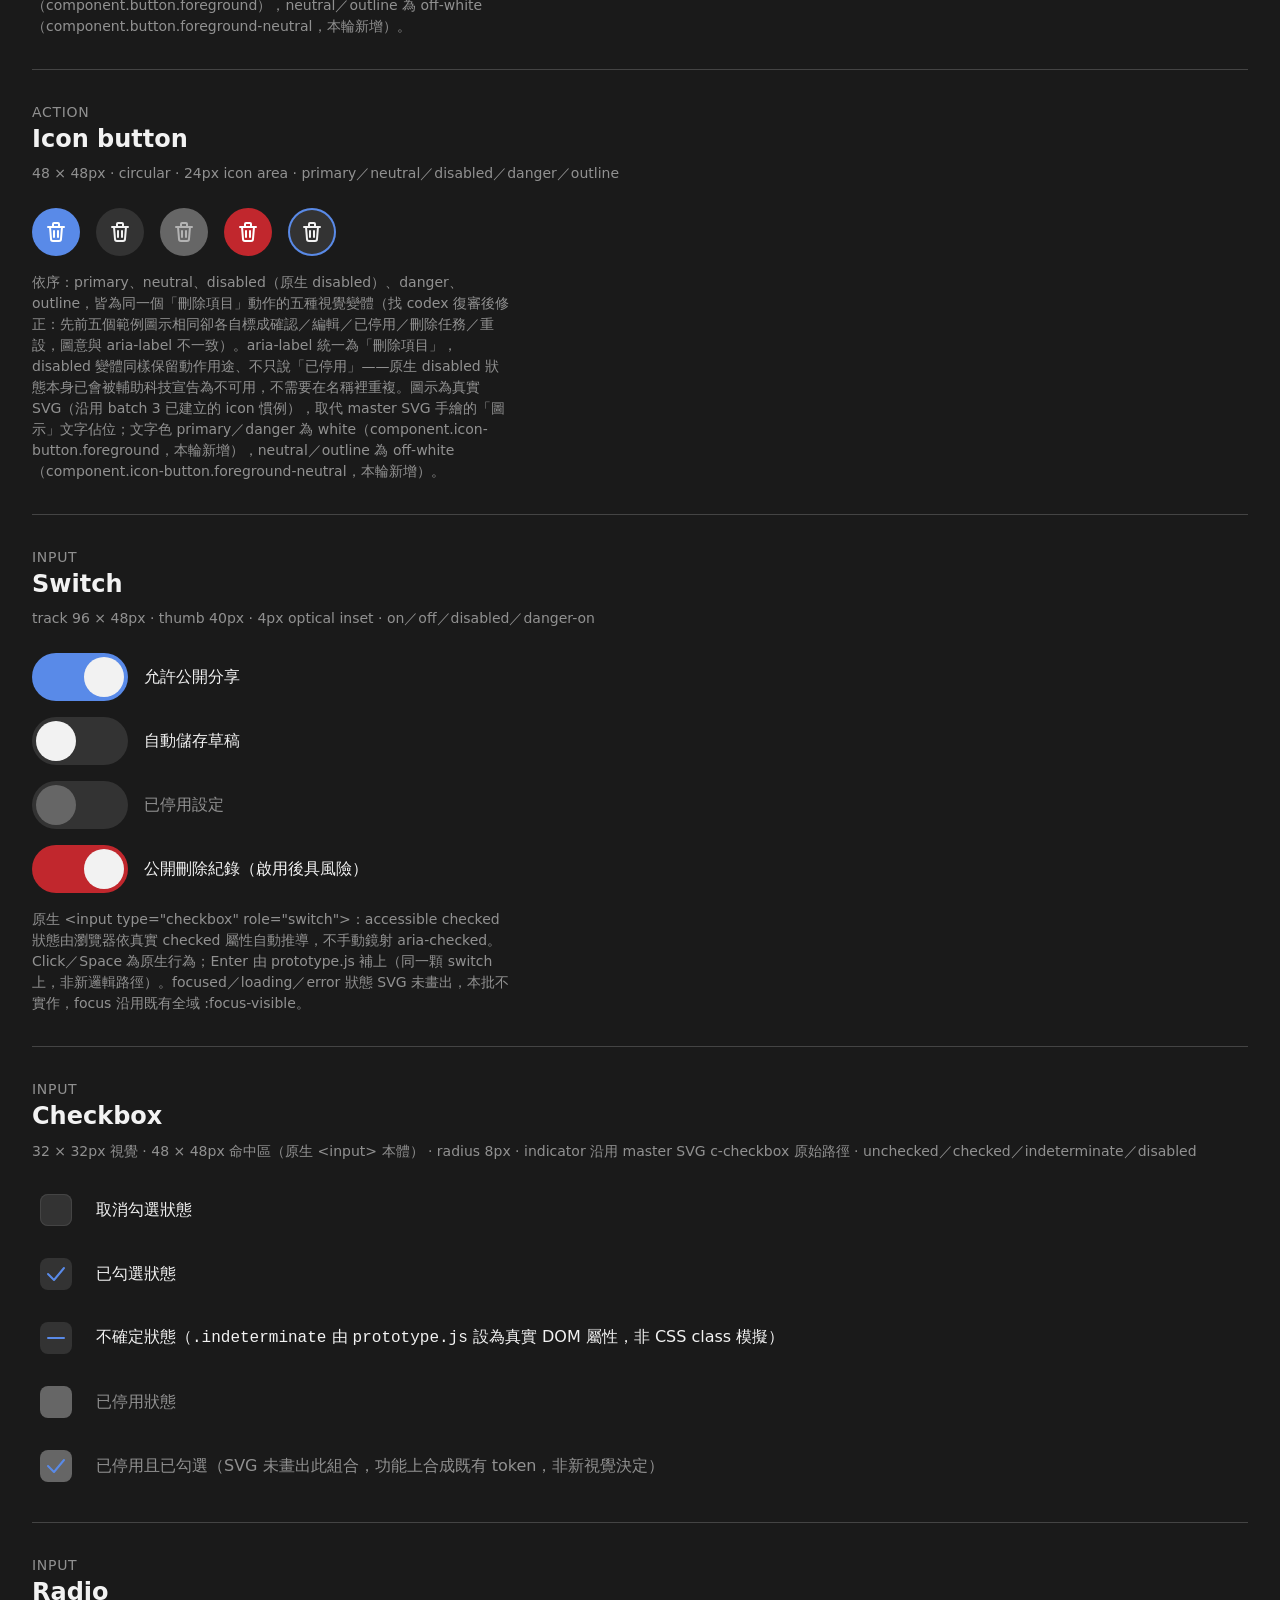
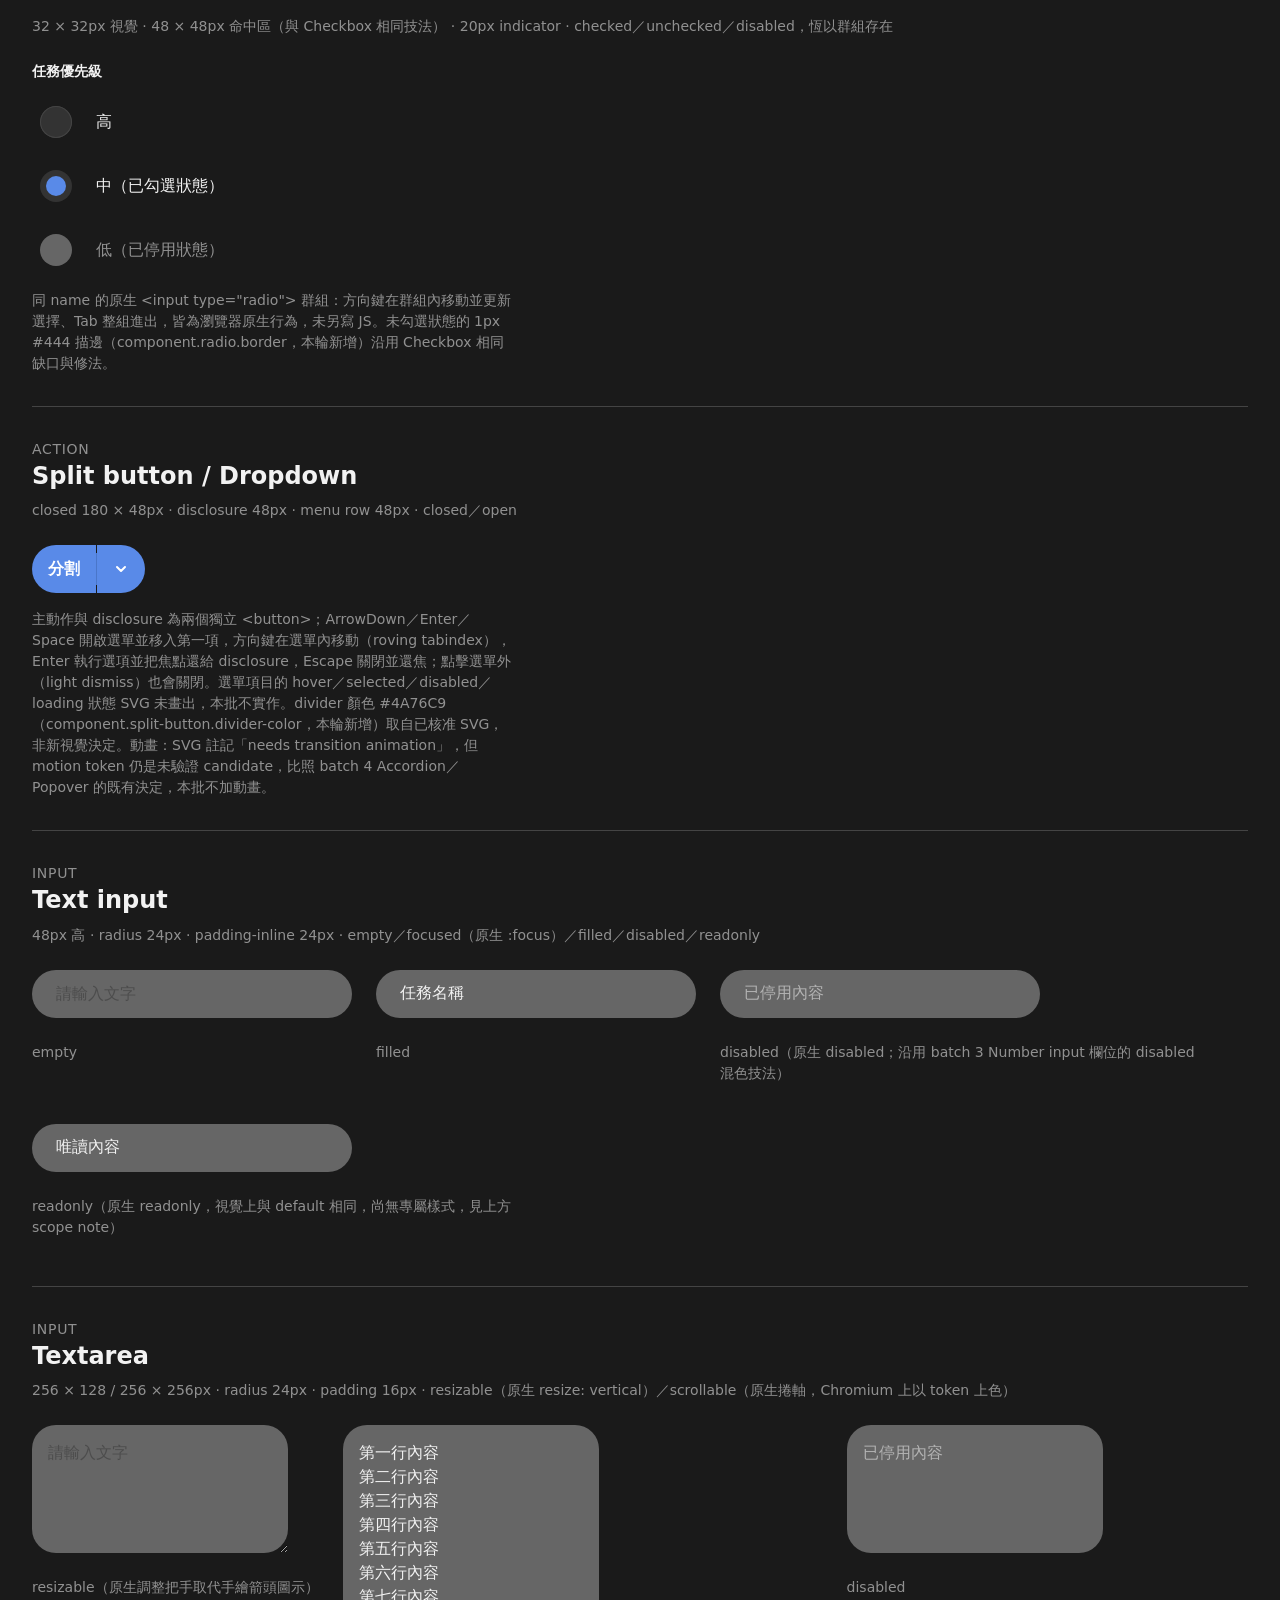
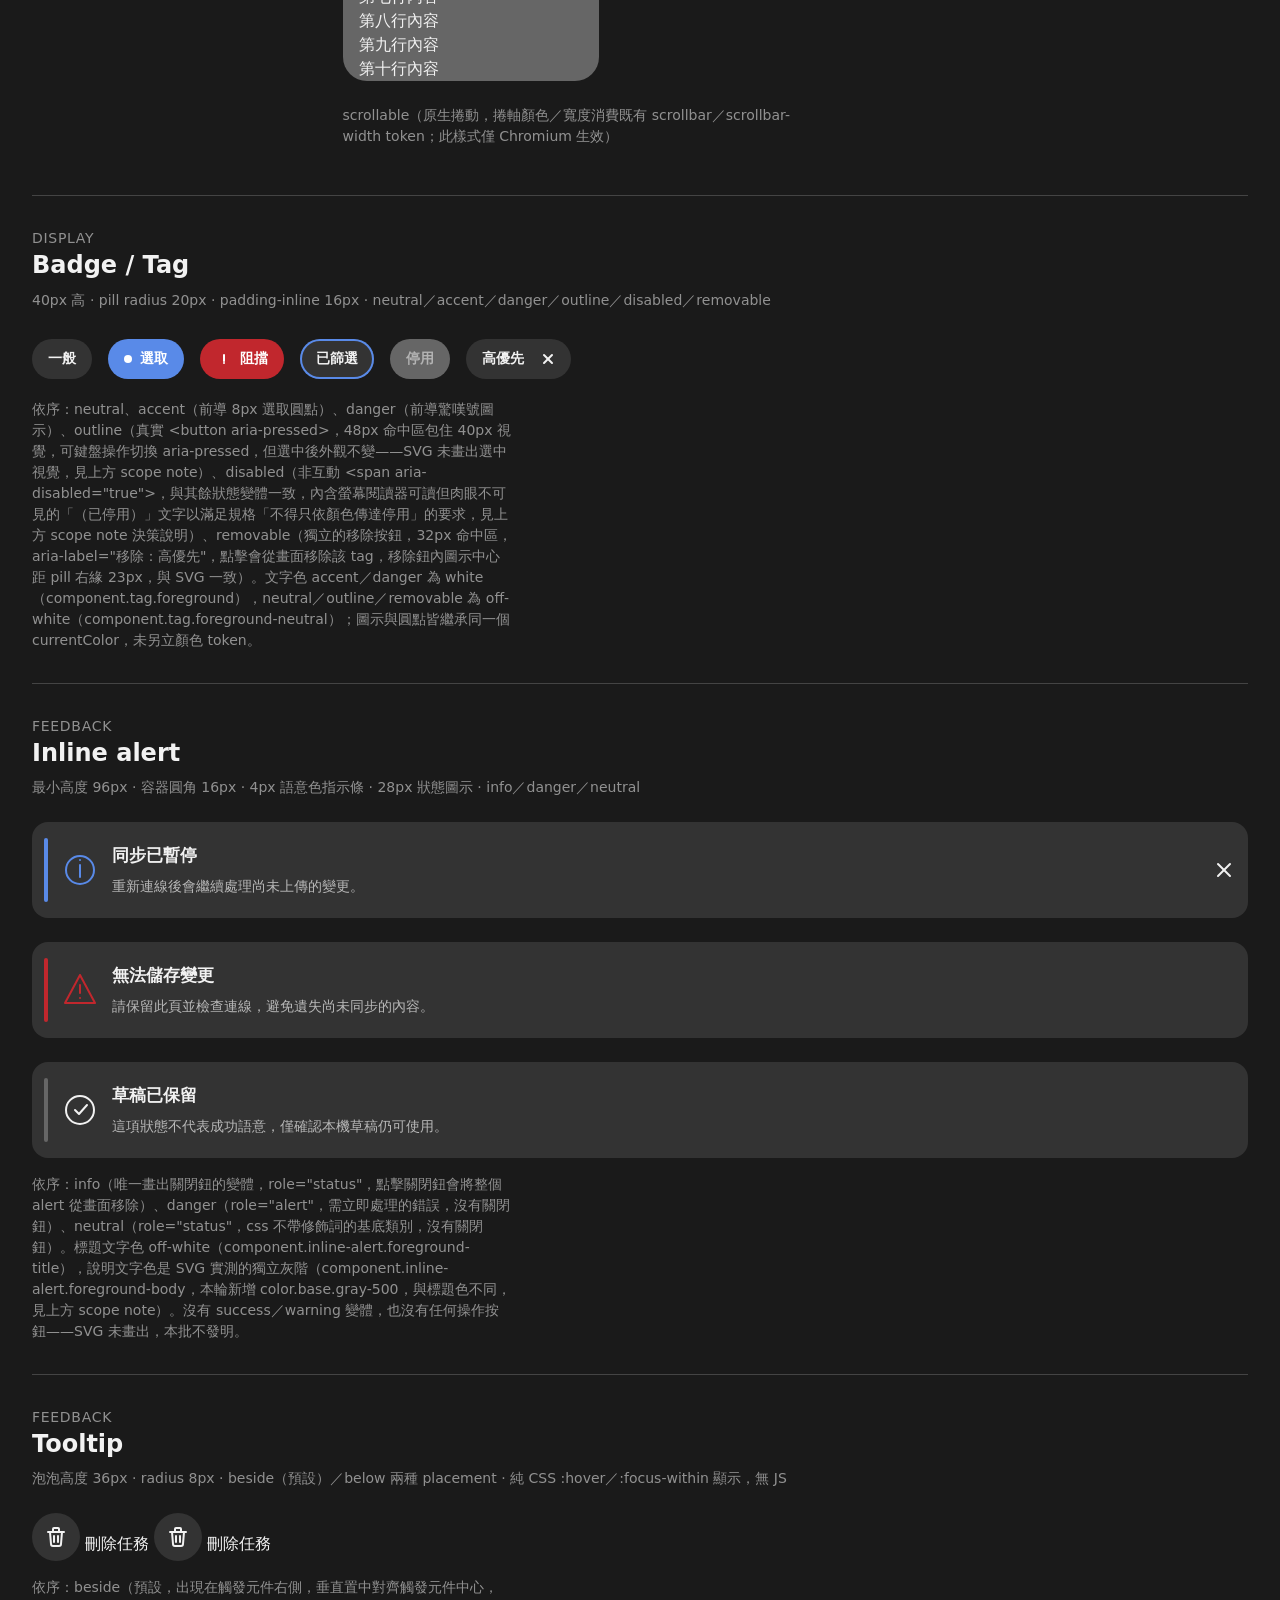
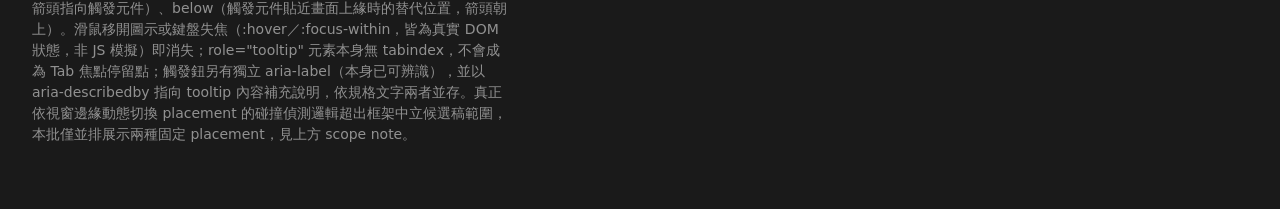
==== commit 1422001e: "docs: graduate tooltip candidate after G1" ====
--- a/works/html/batch1/index.html
+++ b/works/html/batch1/index.html
@@ -3,7 +3,7 @@
   <head>
     <meta charset="utf-8">
     <meta name="viewport" content="width=device-width, initial-scale=1">
-    <title>Everline v0.1 — 第一批 HTML/CSS 候選元件（issue #17，Button/Checkbox/Text input/Textarea/Inline alert/Menu 已畢業，Icon button/Switch/Radio/Split button/Badge/Tag 等待 G1）</title>
+    <title>Everline v0.1 — 第一批 HTML/CSS 候選元件（issue #17，Button/Checkbox/Text input/Textarea/Inline alert/Tooltip 已畢業，Icon button/Switch/Radio/Split button/Badge/Tag 等待 G1）</title>
     <link rel="stylesheet" href="styles.css">
   </head>
   <body>
@@ -12,8 +12,8 @@
         <div>
           <p class="eyebrow">Everline v0.1 · 第一批（issue #17）· 5／15 群已畢業，issues #30–#34 共 5 群等待 G1</p>
           <h1 id="page-title">Everline Design Language — Components Batch 1 HTML/CSS Candidate</h1>
-          <p class="lede">Button · Icon button · Switch · Checkbox · Radio · Split button / Dropdown · Text input / Textarea · Badge / Tag · Inline alert · Menu / Context menu</p>
-          <p class="trace">驗證：<code>node works/html/batch1/verify.mjs</code>（零相依，只需 Node 22+ 與 Chrome）· Button／Checkbox／Text input／Textarea、Inline alert 與 Menu（c-button／c-checkbox／c-text-input／c-textarea／c-inline-alert／c-menu 共 6 個 SVG 群組）已通過人類 G1，並各自標記群組級 <code>superseded-by</code>；本檔案是其候選規格來源，均未宣告 stable。Icon button（issue #30）／Switch（issue #31）／Radio（issue #32）／Split button（issue #33）／Badge Tag（issue #34）仍等待 G1，master SVG 對應群組仍是權威來源。master.svg 除 c-color-swatch 外共 16 個產品元件群組，目前 6 個 SVG 歷史快照、10 個仍為 active candidate。issue #17 15 群清單中，已畢業 5 群＋等待 G1 的 5 群共 10 群，尚有 5 群未動工。整份仍是 candidate，未宣告 stable。</p>
+          <p class="lede">Button · Icon button · Switch · Checkbox · Radio · Split button / Dropdown · Text input / Textarea · Badge / Tag · Inline alert · Tooltip</p>
+          <p class="trace">驗證：<code>node works/html/batch1/verify.mjs</code>（零相依，只需 Node 22+ 與 Chrome）· Button／Checkbox／Text input／Textarea、Inline alert 與 Tooltip（c-button／c-checkbox／c-text-input／c-textarea／c-inline-alert／c-tooltip 共 6 個 SVG 群組）已通過人類 G1，並各自標記群組級 <code>superseded-by</code>；本檔案是其候選規格來源，均未宣告 stable。Icon button（issue #30）／Switch（issue #31）／Radio（issue #32）／Split button（issue #33）／Badge Tag（issue #34）仍等待 G1，master SVG 對應群組仍是權威來源。master.svg 除 c-color-swatch 外共 16 個產品元件群組，目前 6 個 SVG 歷史快照、10 個仍為 active candidate。issue #17 15 群清單中，已畢業 5 群＋等待 G1 的 5 群共 10 群，尚有 5 群未動工。整份仍是 candidate，未宣告 stable。</p>
         </div>
         <p class="candidate-badge"><span aria-hidden="true"></span> CANDIDATE · MIXED G1 STATUS, SEE TRACE</p>
       </header>
@@ -104,14 +104,15 @@
       </aside>
 
       <aside class="scope-note" aria-labelledby="scope-title-5">
-        <h2 id="scope-title-5">本輪新增（issue #37）：Menu / Context menu token 缺口與 G1 決策清單 — 人類 G1 通過，已畢業</h2>
-        <p>本輪新增 Menu / Context menu（issue #37，issue #17 15 群清單第 11 項），對應 <code>works/everline-components-master.svg</code> 的 <code>c-menu</code> 群組（主面板 5 個 item ＋ 切換面板 3 個 item 共兩個範例）。<strong>2026-08-14 人類 G1 視覺審查通過，HTML/CSS 已畢業且是候選規格權威來源</strong>；master.svg 對應區塊已標記 <code>superseded-by</code>。此結論不代表 stable，issue #37 仍未打勾關閉，且不使用 <code>Closes #17</code>。</p>
-        <p><strong>P0 token 完整性核對</strong>：<code>component.menu.*</code> 早在 2026-07-19 就先行宣告了 10 個欄位，但從未對照 <code>c-menu</code> 實際核實過。本輪核對後補上 8 個缺口，皆為純新增：<code>item-padding-inline</code>（12px，逐一量測每個 item 文字與捷徑文字的左右內距，不落在既有 8px 級距上）、<code>border</code>／<code>border-width</code>（面板本身的 <code>stroke="#444"</code> 描邊，先前一個字都沒有涵蓋）、<code>item-focus</code>／<code>item-focus-width</code>（「keyboard focus item」範例自己畫出的 2px 藍色 ring——這是本批目前唯一一個明確畫出專屬鍵盤 focus 視覺的元件，其餘元件皆沿用全域 <code>:focus-visible</code>，故本元件的 item 改為覆蓋掉全域樣式、改用這組專屬 token）、<code>checked-icon-inset</code>（4px，checked item 打勾圖示比其餘 item 的 12px 文字內距更靠近邊緣的量測光學內縮，比照 <code>component.switch.thumb-inset</code> 既有先例）、<code>shortcut-font-size</code>（12px，捷徑提示文字沿用 SVG 樣式表 <code>.caption</code> 的字級，不落在既有 <code>font.size-*</code> 任何一階，比照 <code>component.inline-alert.title-size</code> 既有先例）。</p>
+        <h2 id="scope-title-5">本輪新增（issue #39）：Tooltip token 缺口與 G1 決策清單 — 人類 G1 通過，已畢業</h2>
+        <p>本輪新增 Tooltip（issue #39，issue #17 15 群清單第 13 項），對應 <code>works/everline-components-master.svg</code> 的 <code>c-tooltip</code> 群組（beside／below 兩種 placement 範例）。<strong>2026-08-14 人類 G1 視覺審查通過，HTML/CSS 已畢業且是候選規格權威來源</strong>；master.svg 對應區塊已標記 <code>superseded-by</code>。此結論不代表 stable，issue #39 仍未打勾關閉，且不使用 <code>Closes #17</code>。</p>
+        <p><strong>P0 token 完整性核對</strong>：<code>component.tooltip.*</code> 早在 2026-07-19 就先行宣告了 4 個欄位（radius、max-width、background、foreground），但從未對照 <code>c-tooltip</code> 實際核實過。本輪核對後補上 5 個缺口，皆為純新增：<code>height</code>（36px，兩個範例的泡泡矩形皆為 <code>height="36"</code>）、<code>font-size</code>（13px，文字有明確 <code>font-size="13"</code> 覆寫，不落在既有字級任何一階）、<code>arrow-base</code>（12px）／<code>arrow-size</code>（8px，逐一量測兩種 placement 各自的箭頭三角形路徑）、<code>padding-inline</code>（<strong>非 SVG 可量測值</strong>——兩個範例文字皆用 <code>text-anchor="middle"</code> 置中，無法反推左右內距，本輪重用 <code>component.tag.padding-inline</code>（16px，同樣是小型膠囊標籤的既有內距），而非另編一個無量測依據的數字，屬延伸決定，尚待 G1 確認，理由同 Badge/Tag 的 <code>hit-area-size</code>）。</p>
         <p><strong>刻意未實作、留給 G1 決定的項目</strong>（依 <code>AGENTS.md</code>：SVG 未畫出的視覺不得自行發明）：</p>
         <ul>
-          <li>submenu 指示（例如右側箭頭）——規格文字明寫「尚未畫出」，本批不新增。</li>
-          <li>捷徑提示文字（如「⌘G」「Esc」）僅為視覺提示，本批未綁定實際全域鍵盤快捷鍵——規格文字只要求「帶鍵盤快捷鍵提示的一般 item」，未要求真的攔截該按鍵組合，範圍外。</li>
-          <li>checked item 的 <code>role="menuitemcheckbox"</code>／<code>aria-checked</code> 為真實可切換（點擊或 <code>Enter</code>／<code>Space</code> 會真的翻轉勾選圖示顯示與否），但 SVG 只畫出「已勾選」一種外觀，從未畫出未勾選時圖示以外還有什麼差異，故未勾選時只是圖示隱藏，不發明任何額外視覺——與 Badge/Tag outline 變體的既有處理原則相同。</li>
+          <li>只實作 SVG 畫出的兩種固定 placement（beside／below），沒有依視窗邊緣動態切換的碰撞偵測邏輯——規格文字雖提到「觸發元件貼近畫面上緣或右緣時的替代位置」，但真正的動態定位需要碰撞偵測演算法（例如 Floating UI），這份框架中立候選稿不預設任何定位函式庫，本批只並排展示兩種靜態範例，動態切換邏輯留給前端整合階段依技術棧決定。</li>
+          <li><code>delay-in</code>／<code>delay-out</code>／<code>left</code>／<code>above</code> 等其餘 placement／時序尚未定義，規格文字明寫「尚未定義」，本批不新增。</li>
+          <li>純觸控裝置的替代呈現方式——規格文字明寫「本批未定義」，不實作。</li>
+          <li>顯示／隱藏純用 CSS <code>:hover</code>／<code>:focus-within</code>，不寫 JS，也不加任何淡入淡出轉場（比照本批「無已驗證 motion token 一律不加動畫」的既有決定），瞬時切換，符合規格「只在 hover 或 focus 時出現」的要求，不需要額外行為。</li>
         </ul>
       </aside>
 
@@ -408,49 +409,28 @@
         <p class="example-label">依序：info（唯一畫出關閉鈕的變體，<code>role="status"</code>，點擊關閉鈕會將整個 alert 從畫面移除）、danger（<code>role="alert"</code>，需立即處理的錯誤，沒有關閉鈕）、neutral（<code>role="status"</code>，css 不帶修飾詞的基底類別，沒有關閉鈕）。標題文字色 off-white（<code>component.inline-alert.foreground-title</code>），說明文字色是 SVG 實測的獨立灰階（<code>component.inline-alert.foreground-body</code>，本輪新增 <code>color.base.gray-500</code>，與標題色不同，見上方 scope note）。沒有 success／warning 變體，也沒有任何操作按鈕——SVG 未畫出，本批不發明。</p>
       </section>
 
-      <!-- ===================== Menu / Context menu ===================== -->
-      <section class="component-section" aria-labelledby="menu-title">
-        <div class="section-heading">
-          <p class="eyebrow">Overlay</p>
-          <h2 id="menu-title">Menu / Context menu</h2>
-          <p>面板圓角 16px · item row 40px · item 內距 12px · default／hover／keyboard focus／danger／disabled／checked／帶捷徑提示</p>
-        </div>
-        <div class="menu-examples">
-          <div class="menu" data-menu>
-            <button class="icon-button" type="button" aria-label="更多操作" aria-haspopup="menu" aria-expanded="false" aria-controls="menu-1-panel" data-menu-trigger>
-              <svg viewBox="0 0 24 24" aria-hidden="true"><path d="M12 6h.01M12 12h.01M12 18h.01"/></svg>
+      <!-- ===================== Tooltip ===================== -->
+      <section class="component-section" aria-labelledby="tooltip-title">
+        <div class="section-heading">
+          <p class="eyebrow">Feedback</p>
+          <h2 id="tooltip-title">Tooltip</h2>
+          <p>泡泡高度 36px · radius 8px · beside（預設）／below 兩種 placement · 純 CSS <code>:hover</code>／<code>:focus-within</code> 顯示，無 JS</p>
+        </div>
+        <div class="tooltip-examples">
+          <span class="tooltip-wrapper">
+            <button class="icon-button" type="button" aria-label="刪除任務" aria-describedby="tooltip-beside">
+              <svg viewBox="0 0 24 24" aria-hidden="true"><path d="M4 7h16"/><path d="M10 11v6"/><path d="M14 11v6"/><path d="M6 7l1 12a2 2 0 0 0 2 2h6a2 2 0 0 0 2-2l1-12"/><path d="M9 7V4a1 1 0 0 1 1-1h4a1 1 0 0 1 1 1v3"/></svg>
             </button>
-            <div class="menu__panel" id="menu-1-panel" role="menu" aria-label="項目操作" hidden data-menu-panel>
-              <button class="menu__item" role="menuitem" type="button" tabindex="-1" data-menu-action="複製">複製</button>
-              <button class="menu__item" role="menuitem" type="button" tabindex="-1" data-menu-action="貼上">貼上</button>
-              <button class="menu__item" role="menuitem" type="button" tabindex="-1" data-menu-action="重新命名">重新命名</button>
-              <div class="menu__divider" role="separator"></div>
-              <button class="menu__item menu__item--danger" role="menuitem" type="button" tabindex="-1" data-menu-action="刪除">刪除</button>
-              <button class="menu__item" role="menuitem" type="button" tabindex="-1" disabled>設為預設</button>
-            </div>
-          </div>
-          <div class="menu" data-menu>
-            <button class="icon-button" type="button" aria-label="檢視選項" aria-haspopup="menu" aria-expanded="false" aria-controls="menu-2-panel" data-menu-trigger>
-              <svg viewBox="0 0 24 24" aria-hidden="true"><path d="M12 6h.01M12 12h.01M12 18h.01"/></svg>
+            <span class="tooltip tooltip--beside" role="tooltip" id="tooltip-beside">刪除任務</span>
+          </span>
+          <span class="tooltip-wrapper">
+            <button class="icon-button" type="button" aria-label="刪除任務" aria-describedby="tooltip-below">
+              <svg viewBox="0 0 24 24" aria-hidden="true"><path d="M4 7h16"/><path d="M10 11v6"/><path d="M14 11v6"/><path d="M6 7l1 12a2 2 0 0 0 2 2h6a2 2 0 0 0 2-2l1-12"/><path d="M9 7V4a1 1 0 0 1 1-1h4a1 1 0 0 1 1 1v3"/></svg>
             </button>
-            <div class="menu__panel" id="menu-2-panel" role="menu" aria-label="檢視選項" hidden data-menu-panel>
-              <button class="menu__item" role="menuitemcheckbox" aria-checked="true" type="button" tabindex="-1" data-menu-action="顯示網格">
-                <svg class="menu__item-icon" viewBox="0 0 16 16" aria-hidden="true"><path d="M2 8l4 4 8-9"/></svg>
-                顯示網格
-              </button>
-              <button class="menu__item" role="menuitem" type="button" tabindex="-1" data-menu-action="貼齊邊界">
-                貼齊邊界
-                <span class="menu__shortcut">⌘G</span>
-              </button>
-              <div class="menu__divider" role="separator"></div>
-              <button class="menu__item" role="menuitem" type="button" tabindex="-1" data-menu-action="關閉面板">
-                關閉面板
-                <span class="menu__shortcut">Esc</span>
-              </button>
-            </div>
-          </div>
-        </div>
-        <p class="example-label" data-menu-status>依序：主選單（<code>複製</code>／<code>貼上</code>／<code>重新命名</code>／分隔線／<code>刪除</code>[danger，文字色 <code>component.menu.danger-foreground</code>]／<code>設為預設</code>[原生 <code>disabled</code>]）、檢視選單（<code>顯示網格</code>[真實 <code>role="menuitemcheckbox"</code>，點擊或 <code>Enter</code>／<code>Space</code> 真的切換 <code>aria-checked</code> 與圖示顯示]／<code>貼齊邊界</code>＋捷徑提示「⌘G」／分隔線／<code>關閉面板</code>＋捷徑提示「Esc」，提示文字僅視覺展示，本批未綁定實際全域快捷鍵）。兩個觸發鈕皆重用 Icon button（依 SVG 註記「trigger reuses Icon button / Button」），<code>ArrowDown</code>／<code>Enter</code>／<code>Space</code> 開啟並移入第一個可用項、方向鍵移動並略過 disabled 項、<code>Enter</code> 執行並關閉、<code>Escape</code> 關閉並將焦點還給觸發鈕（依規格文字「關閉後焦點必須明確返回觸發元件」）；<code>Tab</code> 離開與點擊選單外的 light-dismiss 則不搶焦點——比照 Split button 選單既有的同一個判斷：使用者這兩種情況下是主動要把焦點移到別處（下一個可 Tab 到的元素，或使用者實際點擊的目標），此時若還把焦點拉回觸發鈕反而是搶焦點的錯誤行為，「不可遺失」指的是不能掉到 <code>&lt;body&gt;</code> 或憑空消失，這兩條路徑本來就會落在真實、明確的元素上。keyboard focus item 使用本元件專屬的 2px 藍色 ring（<code>component.menu.item-focus</code>），覆蓋掉其餘元件沿用的全域 <code>:focus-visible</code> 樣式——這是本批目前唯一一個 SVG 明確畫出專屬鍵盤 focus 視覺的元件。hover 為真實 <code>:hover</code>，未預先固定在任何範例上。submenu 指示 SVG 未畫出，本批不新增。</p>
+            <span class="tooltip tooltip--below" role="tooltip" id="tooltip-below">刪除任務</span>
+          </span>
+        </div>
+        <p class="example-label">依序：beside（預設，出現在觸發元件右側，垂直置中對齊觸發元件中心，箭頭指向觸發元件）、below（觸發元件貼近畫面上緣時的替代位置，箭頭朝上）。滑鼠移開圖示或鍵盤失焦（<code>:hover</code>／<code>:focus-within</code>，皆為真實 DOM 狀態，非 JS 模擬）即消失；<code>role="tooltip"</code> 元素本身無 <code>tabindex</code>，不會成為 Tab 焦點停留點；觸發鈕另有獨立 <code>aria-label</code>（本身已可辨識），並以 <code>aria-describedby</code> 指向 tooltip 內容補充說明，依規格文字兩者並存。真正依視窗邊緣動態切換 placement 的碰撞偵測邏輯超出框架中立候選稿範圍，本批僅並排展示兩種固定 placement，見上方 scope note。</p>
       </section>
     </main>
     <script src="prototype.js"></script>
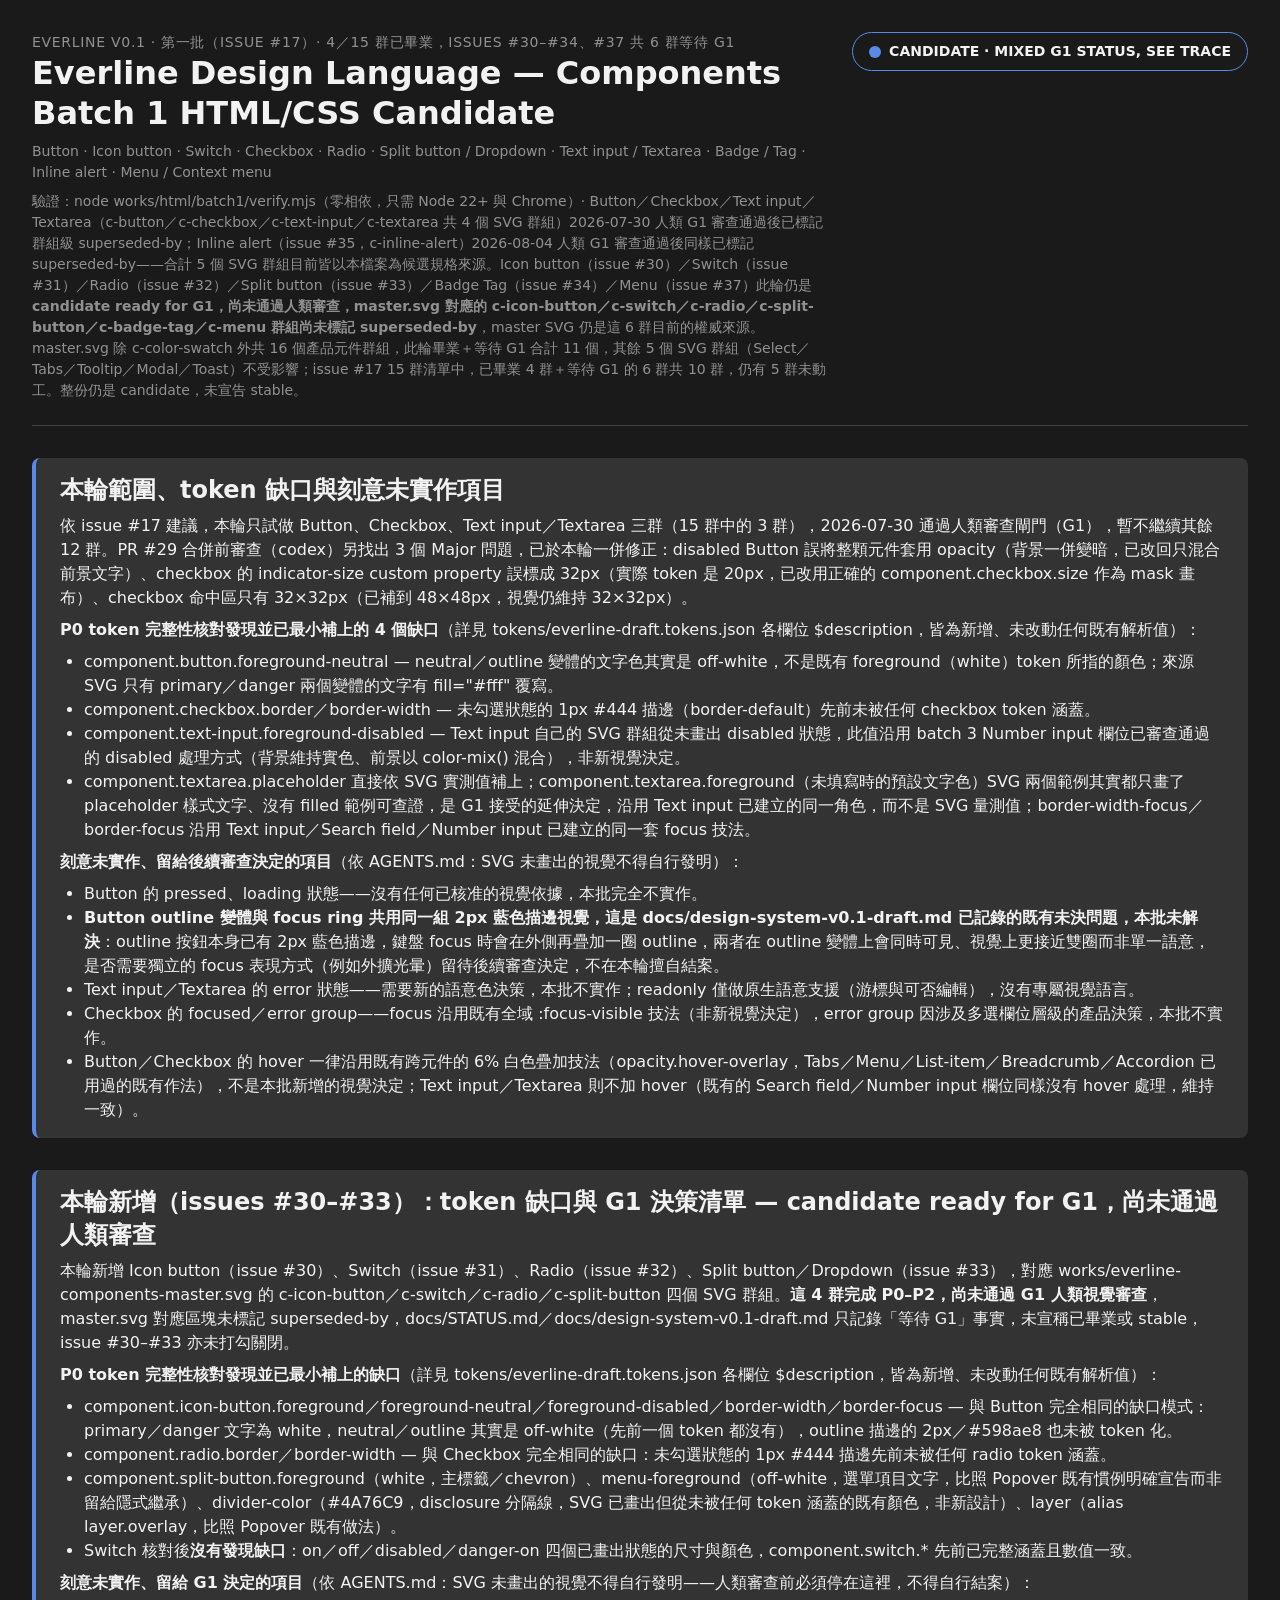
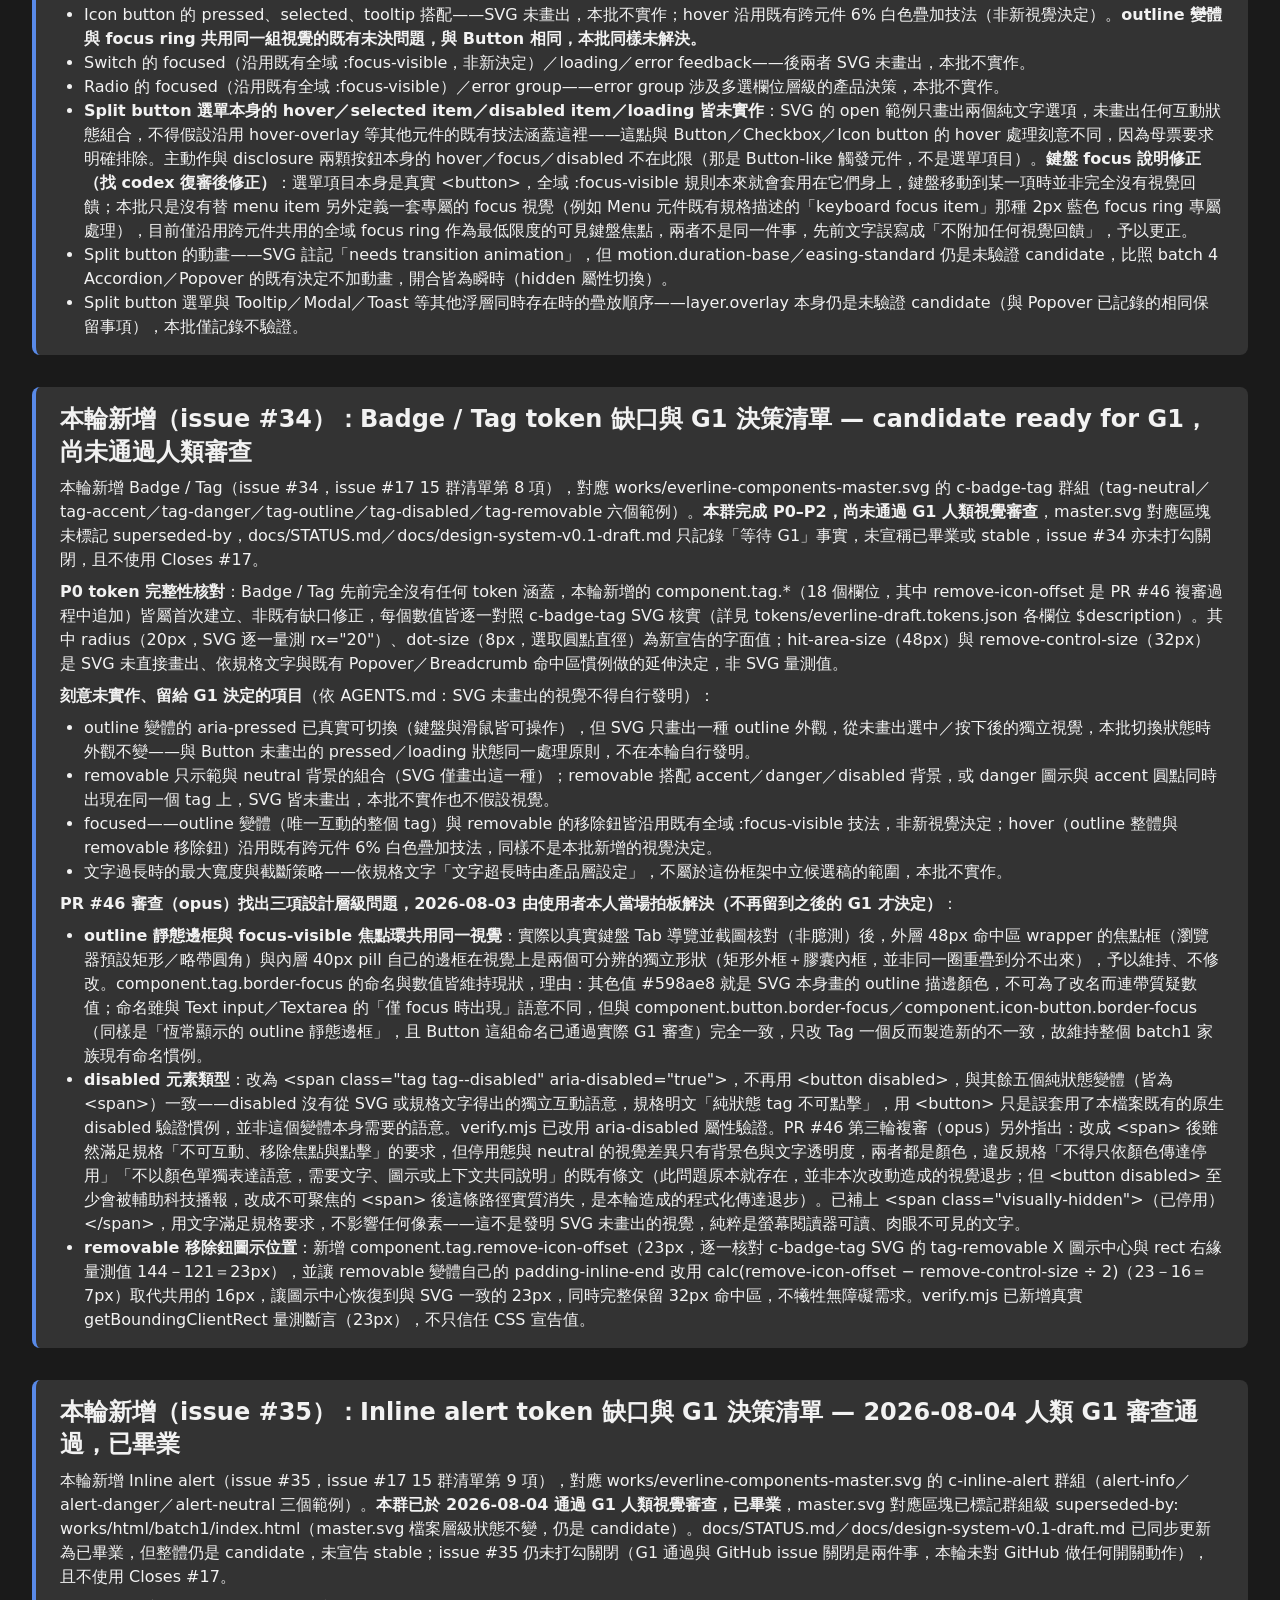
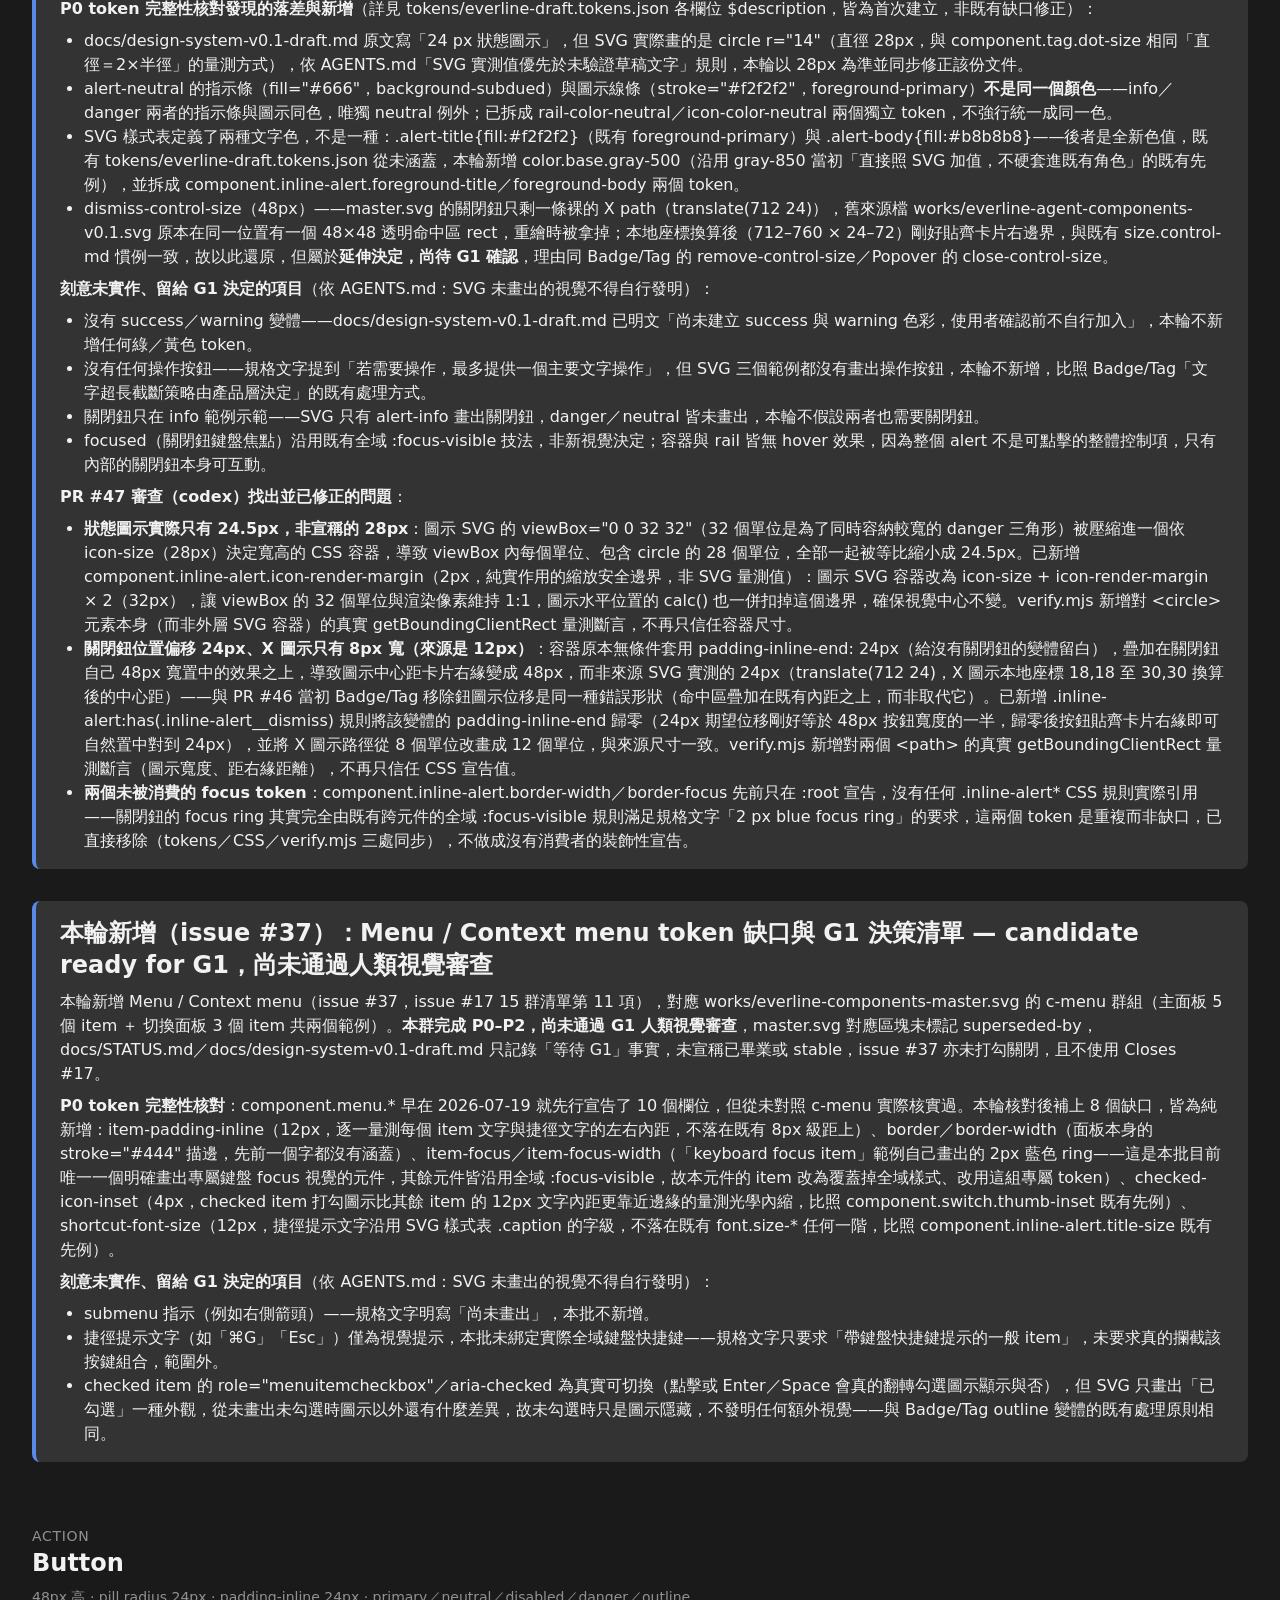
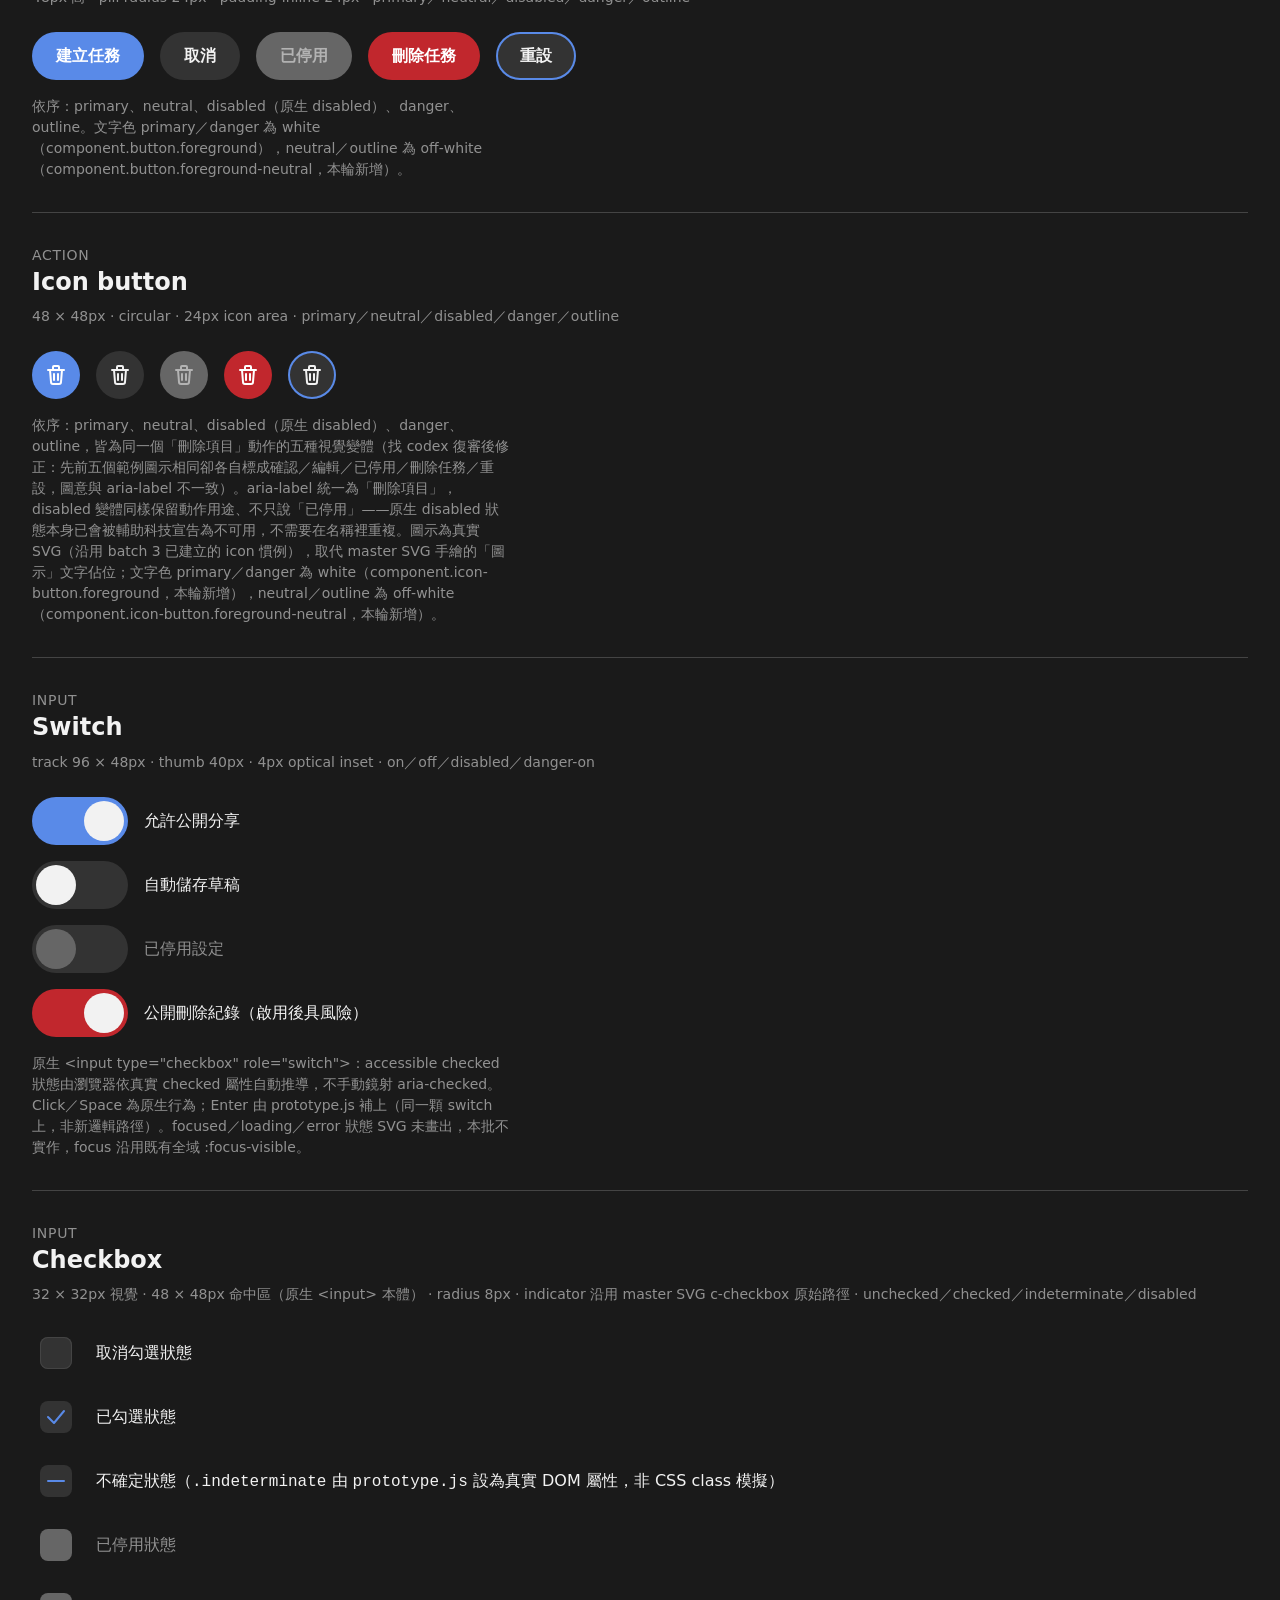
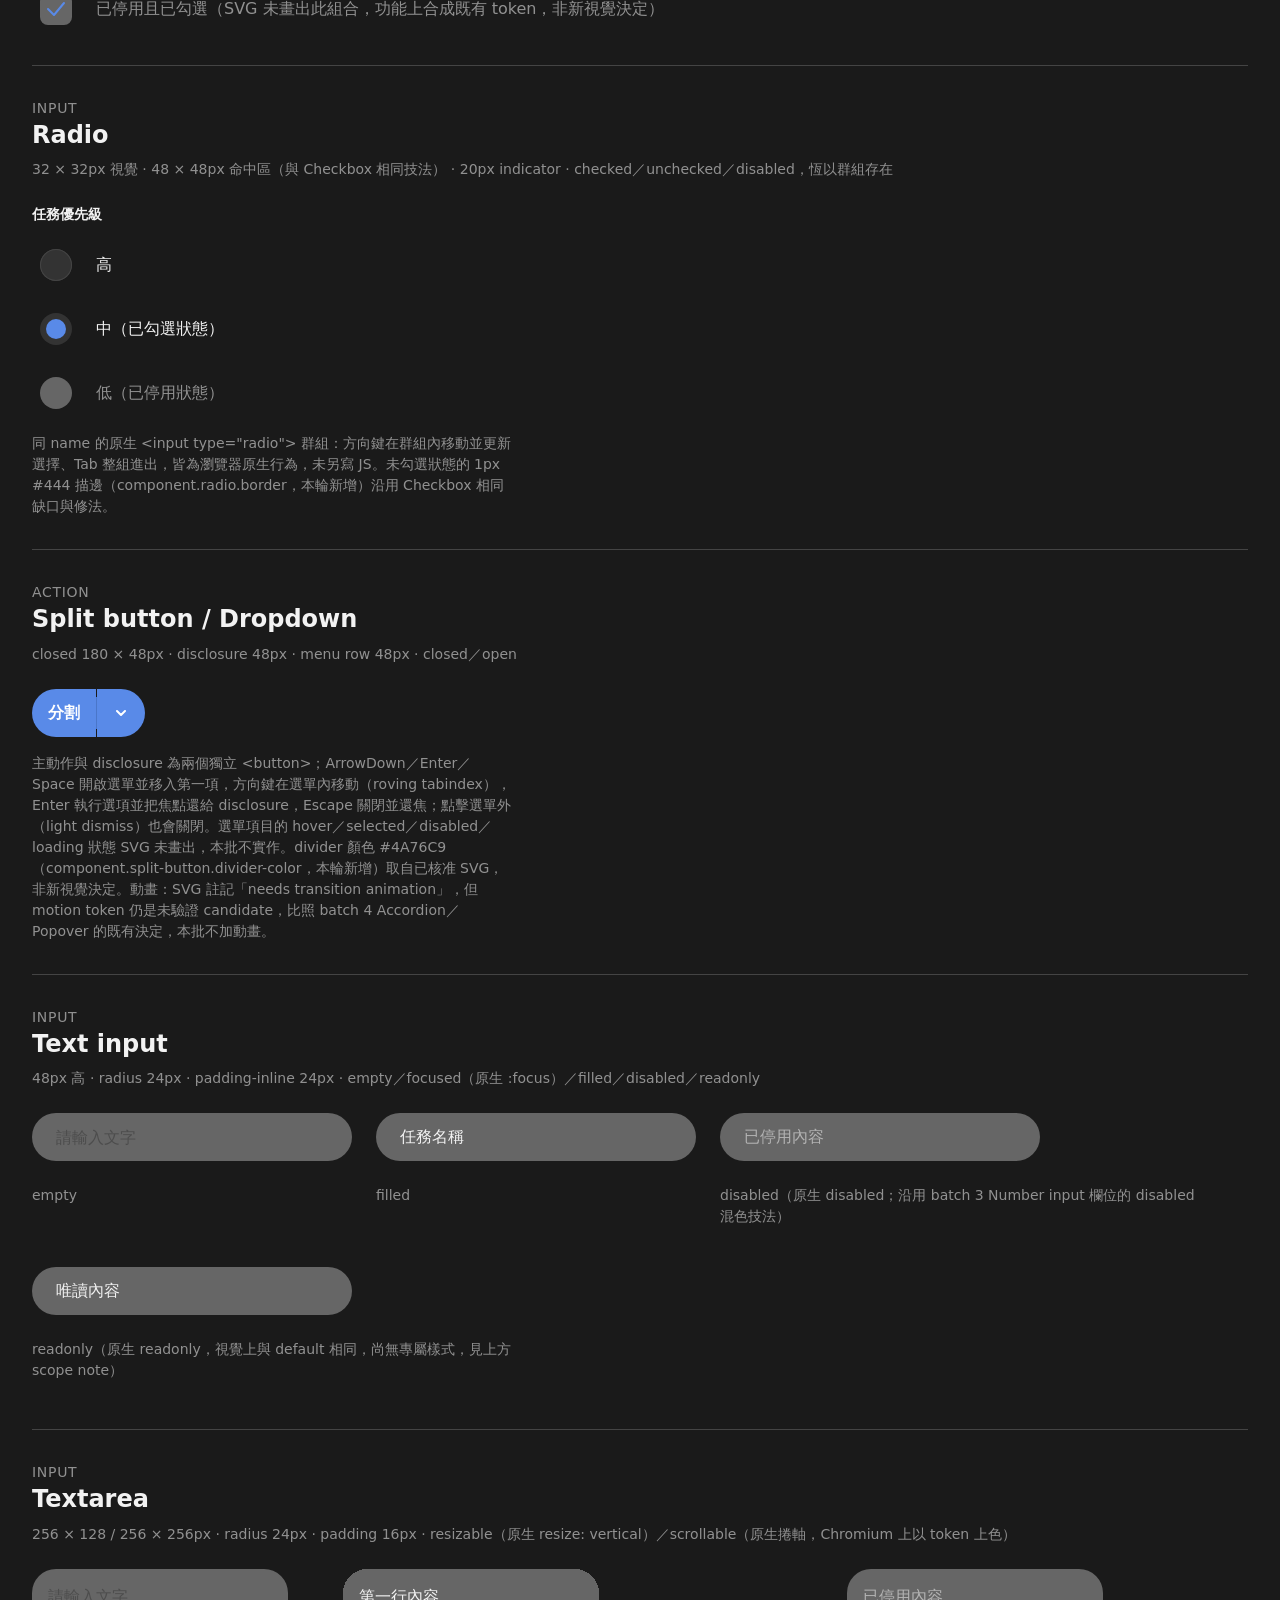
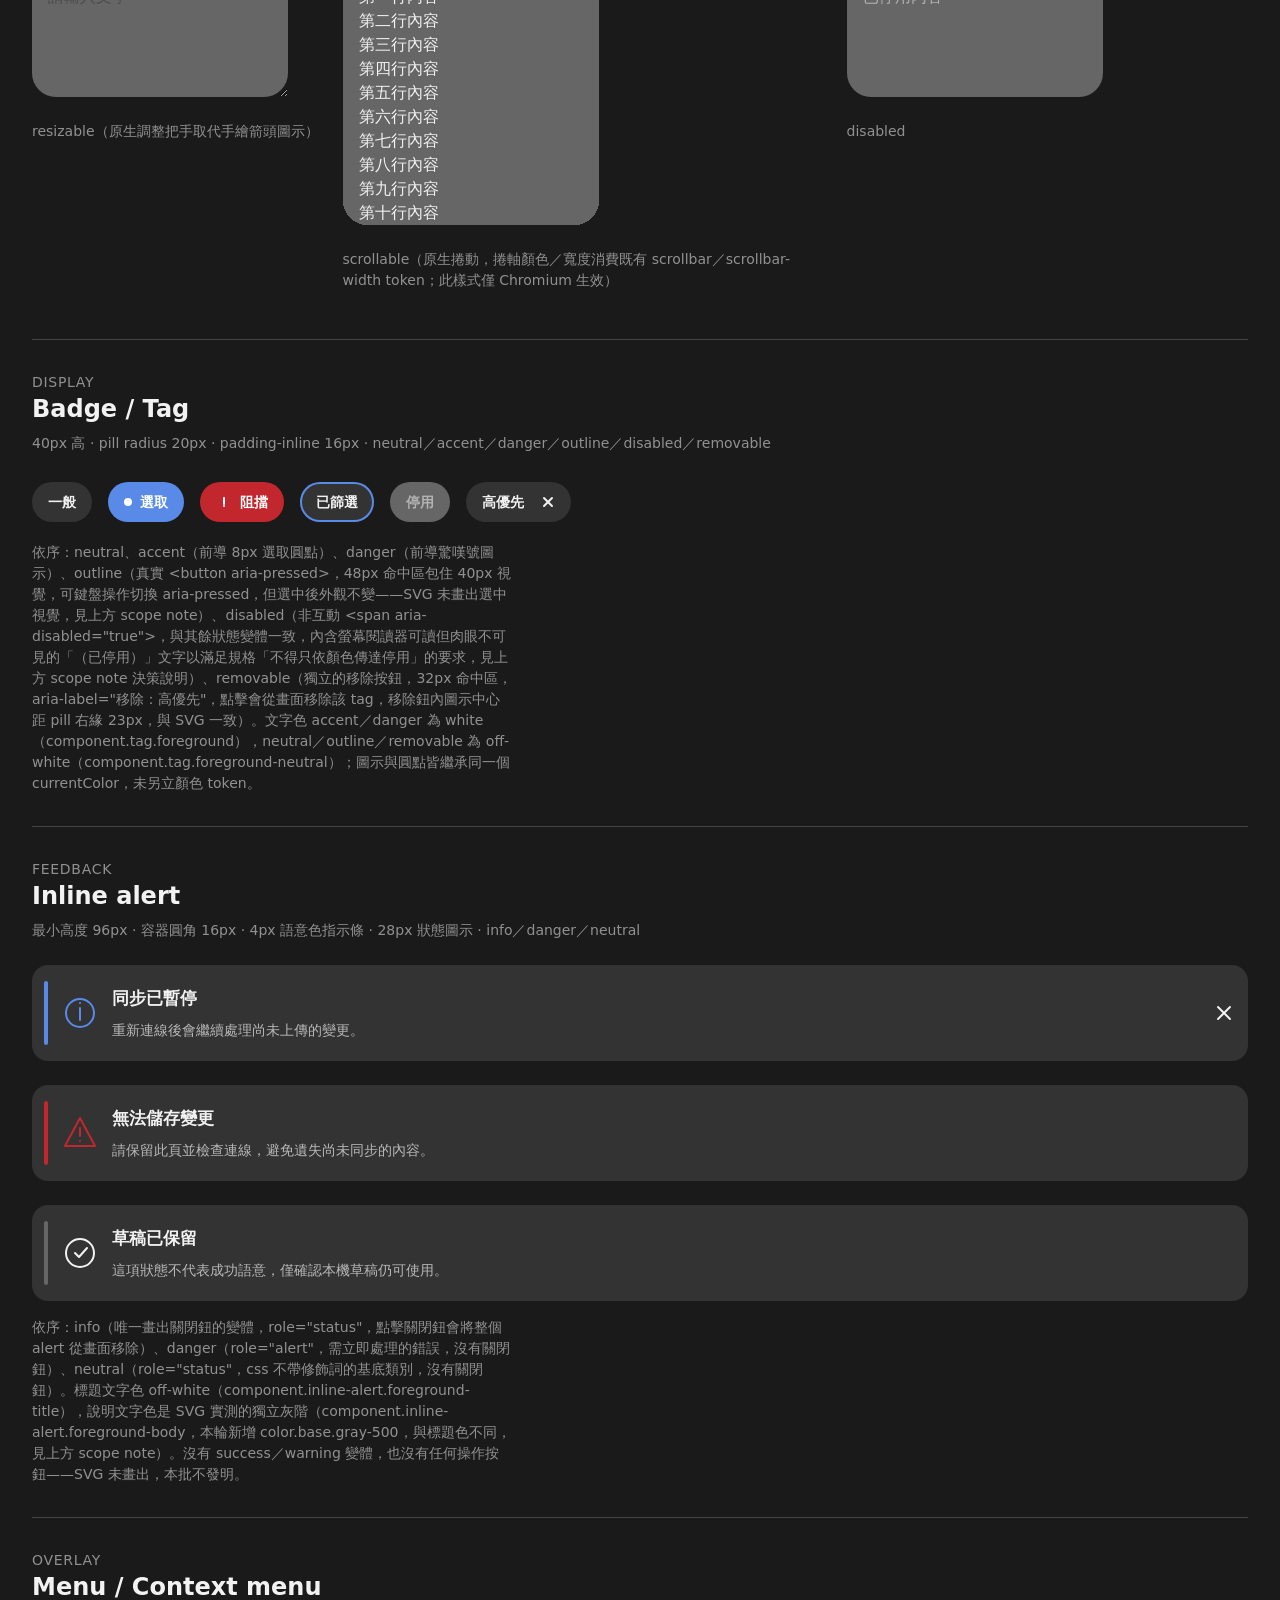
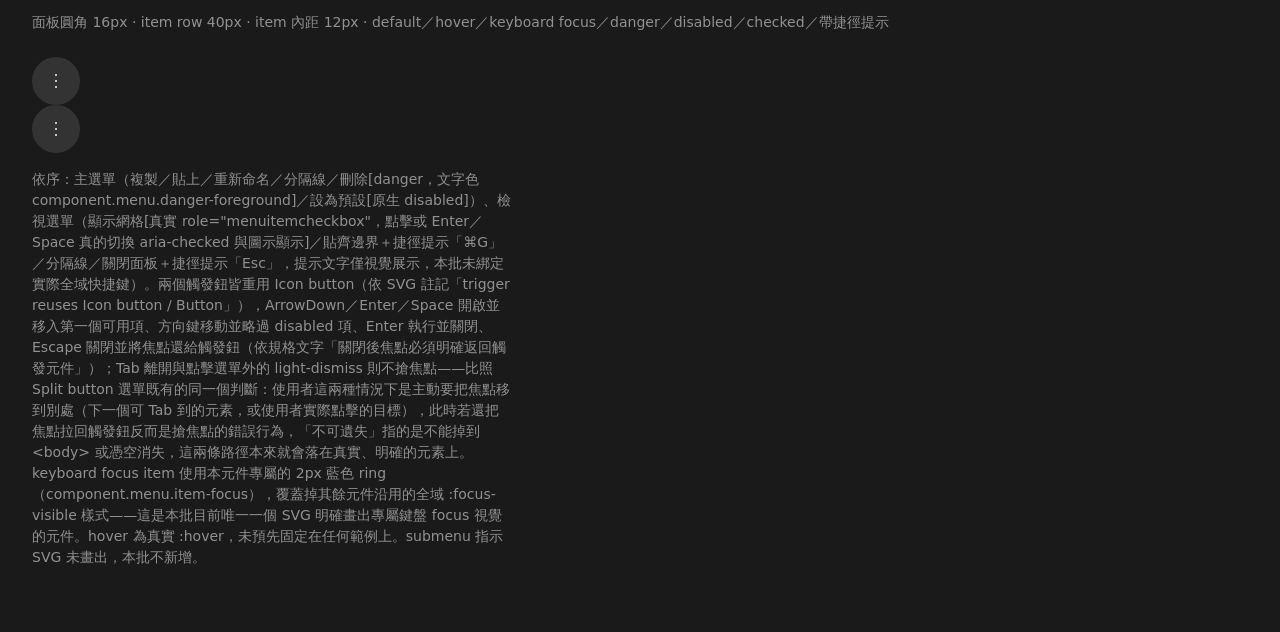
==== commit e434066c: "Revert "docs: graduate menu candidate after G1" This reverts commit 7cb3236ca9e304d2a9075d5124c78239" ====
--- a/works/html/batch1/index.html
+++ b/works/html/batch1/index.html
@@ -3,17 +3,17 @@
   <head>
     <meta charset="utf-8">
     <meta name="viewport" content="width=device-width, initial-scale=1">
-    <title>Everline v0.1 — 第一批 HTML/CSS 候選元件（issue #17，Button/Checkbox/Text input/Textarea/Inline alert/Tooltip 已畢業，Icon button/Switch/Radio/Split button/Badge/Tag 等待 G1）</title>
+    <title>Everline v0.1 — 第一批 HTML/CSS 候選元件（issue #17，Button/Checkbox/Text input/Textarea/Inline alert 已畢業，Icon button/Switch/Radio/Split button/Badge/Tag/Menu 等待 G1）</title>
     <link rel="stylesheet" href="styles.css">
   </head>
   <body>
     <main class="catalog" aria-labelledby="page-title">
       <header class="catalog-header">
         <div>
-          <p class="eyebrow">Everline v0.1 · 第一批（issue #17）· 5／15 群已畢業，issues #30–#34 共 5 群等待 G1</p>
+          <p class="eyebrow">Everline v0.1 · 第一批（issue #17）· 4／15 群已畢業，issues #30–#34、#37 共 6 群等待 G1</p>
           <h1 id="page-title">Everline Design Language — Components Batch 1 HTML/CSS Candidate</h1>
-          <p class="lede">Button · Icon button · Switch · Checkbox · Radio · Split button / Dropdown · Text input / Textarea · Badge / Tag · Inline alert · Tooltip</p>
-          <p class="trace">驗證：<code>node works/html/batch1/verify.mjs</code>（零相依，只需 Node 22+ 與 Chrome）· Button／Checkbox／Text input／Textarea、Inline alert 與 Tooltip（c-button／c-checkbox／c-text-input／c-textarea／c-inline-alert／c-tooltip 共 6 個 SVG 群組）已通過人類 G1，並各自標記群組級 <code>superseded-by</code>；本檔案是其候選規格來源，均未宣告 stable。Icon button（issue #30）／Switch（issue #31）／Radio（issue #32）／Split button（issue #33）／Badge Tag（issue #34）仍等待 G1，master SVG 對應群組仍是權威來源。master.svg 除 c-color-swatch 外共 16 個產品元件群組，目前 6 個 SVG 歷史快照、10 個仍為 active candidate。issue #17 15 群清單中，已畢業 5 群＋等待 G1 的 5 群共 10 群，尚有 5 群未動工。整份仍是 candidate，未宣告 stable。</p>
+          <p class="lede">Button · Icon button · Switch · Checkbox · Radio · Split button / Dropdown · Text input / Textarea · Badge / Tag · Inline alert · Menu / Context menu</p>
+          <p class="trace">驗證：<code>node works/html/batch1/verify.mjs</code>（零相依，只需 Node 22+ 與 Chrome）· Button／Checkbox／Text input／Textarea（c-button／c-checkbox／c-text-input／c-textarea 共 4 個 SVG 群組）2026-07-30 人類 G1 審查通過後已標記群組級 <code>superseded-by</code>；Inline alert（issue #35，<code>c-inline-alert</code>）2026-08-04 人類 G1 審查通過後同樣已標記 <code>superseded-by</code>——合計 5 個 SVG 群組目前皆以本檔案為候選規格來源。Icon button（issue #30）／Switch（issue #31）／Radio（issue #32）／Split button（issue #33）／Badge Tag（issue #34）／Menu（issue #37）此輪仍是 <strong>candidate ready for G1，尚未通過人類審查，master.svg 對應的 c-icon-button／c-switch／c-radio／c-split-button／c-badge-tag／c-menu 群組尚未標記 <code>superseded-by</code></strong>，master SVG 仍是這 6 群目前的權威來源。master.svg 除 c-color-swatch 外共 16 個產品元件群組，此輪畢業＋等待 G1 合計 11 個，其餘 5 個 SVG 群組（Select／Tabs／Tooltip／Modal／Toast）不受影響；issue #17 15 群清單中，已畢業 4 群＋等待 G1 的 6 群共 10 群，仍有 5 群未動工。整份仍是 candidate，未宣告 stable。</p>
         </div>
         <p class="candidate-badge"><span aria-hidden="true"></span> CANDIDATE · MIXED G1 STATUS, SEE TRACE</p>
       </header>
@@ -104,15 +104,14 @@
       </aside>
 
       <aside class="scope-note" aria-labelledby="scope-title-5">
-        <h2 id="scope-title-5">本輪新增（issue #39）：Tooltip token 缺口與 G1 決策清單 — 人類 G1 通過，已畢業</h2>
-        <p>本輪新增 Tooltip（issue #39，issue #17 15 群清單第 13 項），對應 <code>works/everline-components-master.svg</code> 的 <code>c-tooltip</code> 群組（beside／below 兩種 placement 範例）。<strong>2026-08-14 人類 G1 視覺審查通過，HTML/CSS 已畢業且是候選規格權威來源</strong>；master.svg 對應區塊已標記 <code>superseded-by</code>。此結論不代表 stable，issue #39 仍未打勾關閉，且不使用 <code>Closes #17</code>。</p>
-        <p><strong>P0 token 完整性核對</strong>：<code>component.tooltip.*</code> 早在 2026-07-19 就先行宣告了 4 個欄位（radius、max-width、background、foreground），但從未對照 <code>c-tooltip</code> 實際核實過。本輪核對後補上 5 個缺口，皆為純新增：<code>height</code>（36px，兩個範例的泡泡矩形皆為 <code>height="36"</code>）、<code>font-size</code>（13px，文字有明確 <code>font-size="13"</code> 覆寫，不落在既有字級任何一階）、<code>arrow-base</code>（12px）／<code>arrow-size</code>（8px，逐一量測兩種 placement 各自的箭頭三角形路徑）、<code>padding-inline</code>（<strong>非 SVG 可量測值</strong>——兩個範例文字皆用 <code>text-anchor="middle"</code> 置中，無法反推左右內距，本輪重用 <code>component.tag.padding-inline</code>（16px，同樣是小型膠囊標籤的既有內距），而非另編一個無量測依據的數字，屬延伸決定，尚待 G1 確認，理由同 Badge/Tag 的 <code>hit-area-size</code>）。</p>
+        <h2 id="scope-title-5">本輪新增（issue #37）：Menu / Context menu token 缺口與 G1 決策清單 — candidate ready for G1，尚未通過人類視覺審查</h2>
+        <p>本輪新增 Menu / Context menu（issue #37，issue #17 15 群清單第 11 項），對應 <code>works/everline-components-master.svg</code> 的 <code>c-menu</code> 群組（主面板 5 個 item ＋ 切換面板 3 個 item 共兩個範例）。<strong>本群完成 P0–P2，尚未通過 G1 人類視覺審查</strong>，master.svg 對應區塊未標記 <code>superseded-by</code>，<code>docs/STATUS.md</code>／<code>docs/design-system-v0.1-draft.md</code> 只記錄「等待 G1」事實，未宣稱已畢業或 stable，issue #37 亦未打勾關閉，且不使用 <code>Closes #17</code>。</p>
+        <p><strong>P0 token 完整性核對</strong>：<code>component.menu.*</code> 早在 2026-07-19 就先行宣告了 10 個欄位，但從未對照 <code>c-menu</code> 實際核實過。本輪核對後補上 8 個缺口，皆為純新增：<code>item-padding-inline</code>（12px，逐一量測每個 item 文字與捷徑文字的左右內距，不落在既有 8px 級距上）、<code>border</code>／<code>border-width</code>（面板本身的 <code>stroke="#444"</code> 描邊，先前一個字都沒有涵蓋）、<code>item-focus</code>／<code>item-focus-width</code>（「keyboard focus item」範例自己畫出的 2px 藍色 ring——這是本批目前唯一一個明確畫出專屬鍵盤 focus 視覺的元件，其餘元件皆沿用全域 <code>:focus-visible</code>，故本元件的 item 改為覆蓋掉全域樣式、改用這組專屬 token）、<code>checked-icon-inset</code>（4px，checked item 打勾圖示比其餘 item 的 12px 文字內距更靠近邊緣的量測光學內縮，比照 <code>component.switch.thumb-inset</code> 既有先例）、<code>shortcut-font-size</code>（12px，捷徑提示文字沿用 SVG 樣式表 <code>.caption</code> 的字級，不落在既有 <code>font.size-*</code> 任何一階，比照 <code>component.inline-alert.title-size</code> 既有先例）。</p>
         <p><strong>刻意未實作、留給 G1 決定的項目</strong>（依 <code>AGENTS.md</code>：SVG 未畫出的視覺不得自行發明）：</p>
         <ul>
-          <li>只實作 SVG 畫出的兩種固定 placement（beside／below），沒有依視窗邊緣動態切換的碰撞偵測邏輯——規格文字雖提到「觸發元件貼近畫面上緣或右緣時的替代位置」，但真正的動態定位需要碰撞偵測演算法（例如 Floating UI），這份框架中立候選稿不預設任何定位函式庫，本批只並排展示兩種靜態範例，動態切換邏輯留給前端整合階段依技術棧決定。</li>
-          <li><code>delay-in</code>／<code>delay-out</code>／<code>left</code>／<code>above</code> 等其餘 placement／時序尚未定義，規格文字明寫「尚未定義」，本批不新增。</li>
-          <li>純觸控裝置的替代呈現方式——規格文字明寫「本批未定義」，不實作。</li>
-          <li>顯示／隱藏純用 CSS <code>:hover</code>／<code>:focus-within</code>，不寫 JS，也不加任何淡入淡出轉場（比照本批「無已驗證 motion token 一律不加動畫」的既有決定），瞬時切換，符合規格「只在 hover 或 focus 時出現」的要求，不需要額外行為。</li>
+          <li>submenu 指示（例如右側箭頭）——規格文字明寫「尚未畫出」，本批不新增。</li>
+          <li>捷徑提示文字（如「⌘G」「Esc」）僅為視覺提示，本批未綁定實際全域鍵盤快捷鍵——規格文字只要求「帶鍵盤快捷鍵提示的一般 item」，未要求真的攔截該按鍵組合，範圍外。</li>
+          <li>checked item 的 <code>role="menuitemcheckbox"</code>／<code>aria-checked</code> 為真實可切換（點擊或 <code>Enter</code>／<code>Space</code> 會真的翻轉勾選圖示顯示與否），但 SVG 只畫出「已勾選」一種外觀，從未畫出未勾選時圖示以外還有什麼差異，故未勾選時只是圖示隱藏，不發明任何額外視覺——與 Badge/Tag outline 變體的既有處理原則相同。</li>
         </ul>
       </aside>
 
@@ -409,28 +408,49 @@
         <p class="example-label">依序：info（唯一畫出關閉鈕的變體，<code>role="status"</code>，點擊關閉鈕會將整個 alert 從畫面移除）、danger（<code>role="alert"</code>，需立即處理的錯誤，沒有關閉鈕）、neutral（<code>role="status"</code>，css 不帶修飾詞的基底類別，沒有關閉鈕）。標題文字色 off-white（<code>component.inline-alert.foreground-title</code>），說明文字色是 SVG 實測的獨立灰階（<code>component.inline-alert.foreground-body</code>，本輪新增 <code>color.base.gray-500</code>，與標題色不同，見上方 scope note）。沒有 success／warning 變體，也沒有任何操作按鈕——SVG 未畫出，本批不發明。</p>
       </section>
 
-      <!-- ===================== Tooltip ===================== -->
-      <section class="component-section" aria-labelledby="tooltip-title">
-        <div class="section-heading">
-          <p class="eyebrow">Feedback</p>
-          <h2 id="tooltip-title">Tooltip</h2>
-          <p>泡泡高度 36px · radius 8px · beside（預設）／below 兩種 placement · 純 CSS <code>:hover</code>／<code>:focus-within</code> 顯示，無 JS</p>
-        </div>
-        <div class="tooltip-examples">
-          <span class="tooltip-wrapper">
-            <button class="icon-button" type="button" aria-label="刪除任務" aria-describedby="tooltip-beside">
-              <svg viewBox="0 0 24 24" aria-hidden="true"><path d="M4 7h16"/><path d="M10 11v6"/><path d="M14 11v6"/><path d="M6 7l1 12a2 2 0 0 0 2 2h6a2 2 0 0 0 2-2l1-12"/><path d="M9 7V4a1 1 0 0 1 1-1h4a1 1 0 0 1 1 1v3"/></svg>
+      <!-- ===================== Menu / Context menu ===================== -->
+      <section class="component-section" aria-labelledby="menu-title">
+        <div class="section-heading">
+          <p class="eyebrow">Overlay</p>
+          <h2 id="menu-title">Menu / Context menu</h2>
+          <p>面板圓角 16px · item row 40px · item 內距 12px · default／hover／keyboard focus／danger／disabled／checked／帶捷徑提示</p>
+        </div>
+        <div class="menu-examples">
+          <div class="menu" data-menu>
+            <button class="icon-button" type="button" aria-label="更多操作" aria-haspopup="menu" aria-expanded="false" aria-controls="menu-1-panel" data-menu-trigger>
+              <svg viewBox="0 0 24 24" aria-hidden="true"><path d="M12 6h.01M12 12h.01M12 18h.01"/></svg>
             </button>
-            <span class="tooltip tooltip--beside" role="tooltip" id="tooltip-beside">刪除任務</span>
-          </span>
-          <span class="tooltip-wrapper">
-            <button class="icon-button" type="button" aria-label="刪除任務" aria-describedby="tooltip-below">
-              <svg viewBox="0 0 24 24" aria-hidden="true"><path d="M4 7h16"/><path d="M10 11v6"/><path d="M14 11v6"/><path d="M6 7l1 12a2 2 0 0 0 2 2h6a2 2 0 0 0 2-2l1-12"/><path d="M9 7V4a1 1 0 0 1 1-1h4a1 1 0 0 1 1 1v3"/></svg>
+            <div class="menu__panel" id="menu-1-panel" role="menu" aria-label="項目操作" hidden data-menu-panel>
+              <button class="menu__item" role="menuitem" type="button" tabindex="-1" data-menu-action="複製">複製</button>
+              <button class="menu__item" role="menuitem" type="button" tabindex="-1" data-menu-action="貼上">貼上</button>
+              <button class="menu__item" role="menuitem" type="button" tabindex="-1" data-menu-action="重新命名">重新命名</button>
+              <div class="menu__divider" role="separator"></div>
+              <button class="menu__item menu__item--danger" role="menuitem" type="button" tabindex="-1" data-menu-action="刪除">刪除</button>
+              <button class="menu__item" role="menuitem" type="button" tabindex="-1" disabled>設為預設</button>
+            </div>
+          </div>
+          <div class="menu" data-menu>
+            <button class="icon-button" type="button" aria-label="檢視選項" aria-haspopup="menu" aria-expanded="false" aria-controls="menu-2-panel" data-menu-trigger>
+              <svg viewBox="0 0 24 24" aria-hidden="true"><path d="M12 6h.01M12 12h.01M12 18h.01"/></svg>
             </button>
-            <span class="tooltip tooltip--below" role="tooltip" id="tooltip-below">刪除任務</span>
-          </span>
-        </div>
-        <p class="example-label">依序：beside（預設，出現在觸發元件右側，垂直置中對齊觸發元件中心，箭頭指向觸發元件）、below（觸發元件貼近畫面上緣時的替代位置，箭頭朝上）。滑鼠移開圖示或鍵盤失焦（<code>:hover</code>／<code>:focus-within</code>，皆為真實 DOM 狀態，非 JS 模擬）即消失；<code>role="tooltip"</code> 元素本身無 <code>tabindex</code>，不會成為 Tab 焦點停留點；觸發鈕另有獨立 <code>aria-label</code>（本身已可辨識），並以 <code>aria-describedby</code> 指向 tooltip 內容補充說明，依規格文字兩者並存。真正依視窗邊緣動態切換 placement 的碰撞偵測邏輯超出框架中立候選稿範圍，本批僅並排展示兩種固定 placement，見上方 scope note。</p>
+            <div class="menu__panel" id="menu-2-panel" role="menu" aria-label="檢視選項" hidden data-menu-panel>
+              <button class="menu__item" role="menuitemcheckbox" aria-checked="true" type="button" tabindex="-1" data-menu-action="顯示網格">
+                <svg class="menu__item-icon" viewBox="0 0 16 16" aria-hidden="true"><path d="M2 8l4 4 8-9"/></svg>
+                顯示網格
+              </button>
+              <button class="menu__item" role="menuitem" type="button" tabindex="-1" data-menu-action="貼齊邊界">
+                貼齊邊界
+                <span class="menu__shortcut">⌘G</span>
+              </button>
+              <div class="menu__divider" role="separator"></div>
+              <button class="menu__item" role="menuitem" type="button" tabindex="-1" data-menu-action="關閉面板">
+                關閉面板
+                <span class="menu__shortcut">Esc</span>
+              </button>
+            </div>
+          </div>
+        </div>
+        <p class="example-label" data-menu-status>依序：主選單（<code>複製</code>／<code>貼上</code>／<code>重新命名</code>／分隔線／<code>刪除</code>[danger，文字色 <code>component.menu.danger-foreground</code>]／<code>設為預設</code>[原生 <code>disabled</code>]）、檢視選單（<code>顯示網格</code>[真實 <code>role="menuitemcheckbox"</code>，點擊或 <code>Enter</code>／<code>Space</code> 真的切換 <code>aria-checked</code> 與圖示顯示]／<code>貼齊邊界</code>＋捷徑提示「⌘G」／分隔線／<code>關閉面板</code>＋捷徑提示「Esc」，提示文字僅視覺展示，本批未綁定實際全域快捷鍵）。兩個觸發鈕皆重用 Icon button（依 SVG 註記「trigger reuses Icon button / Button」），<code>ArrowDown</code>／<code>Enter</code>／<code>Space</code> 開啟並移入第一個可用項、方向鍵移動並略過 disabled 項、<code>Enter</code> 執行並關閉、<code>Escape</code> 關閉並將焦點還給觸發鈕（依規格文字「關閉後焦點必須明確返回觸發元件」）；<code>Tab</code> 離開與點擊選單外的 light-dismiss 則不搶焦點——比照 Split button 選單既有的同一個判斷：使用者這兩種情況下是主動要把焦點移到別處（下一個可 Tab 到的元素，或使用者實際點擊的目標），此時若還把焦點拉回觸發鈕反而是搶焦點的錯誤行為，「不可遺失」指的是不能掉到 <code>&lt;body&gt;</code> 或憑空消失，這兩條路徑本來就會落在真實、明確的元素上。keyboard focus item 使用本元件專屬的 2px 藍色 ring（<code>component.menu.item-focus</code>），覆蓋掉其餘元件沿用的全域 <code>:focus-visible</code> 樣式——這是本批目前唯一一個 SVG 明確畫出專屬鍵盤 focus 視覺的元件。hover 為真實 <code>:hover</code>，未預先固定在任何範例上。submenu 指示 SVG 未畫出，本批不新增。</p>
       </section>
     </main>
     <script src="prototype.js"></script>
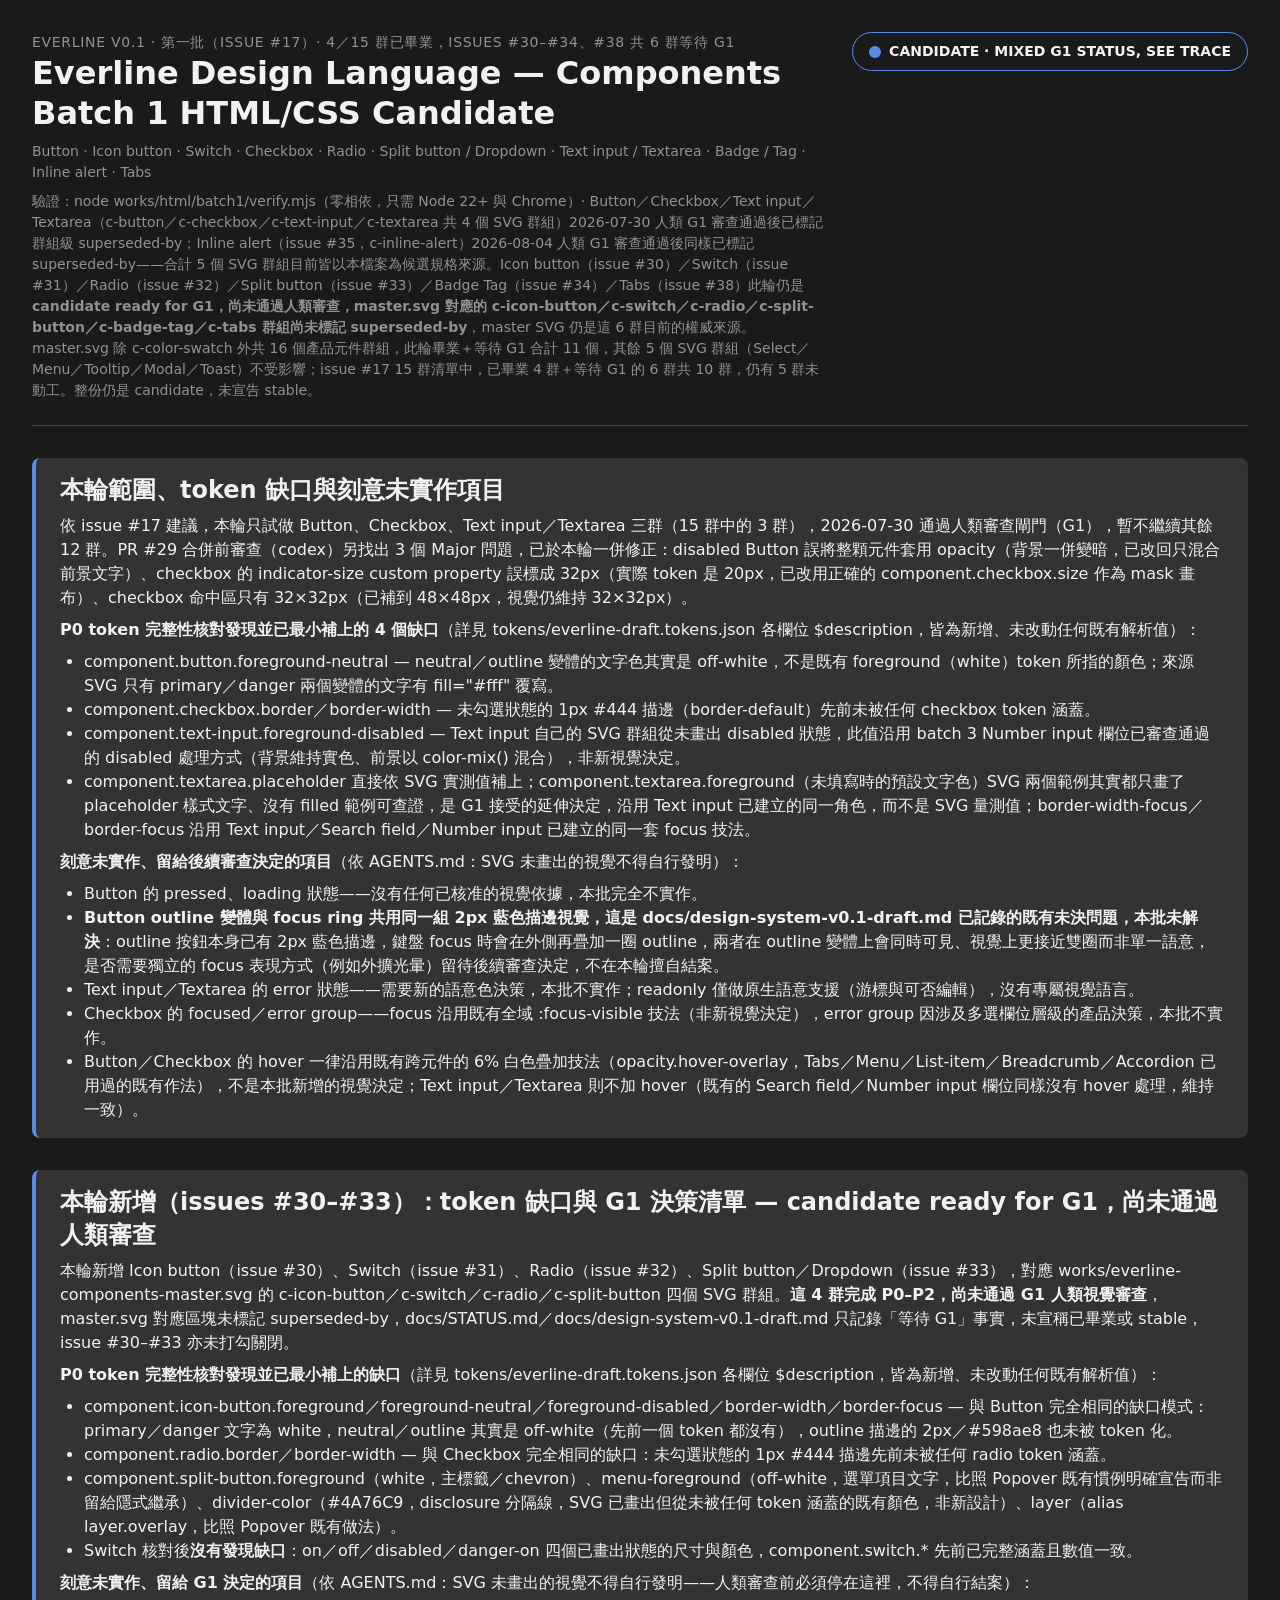
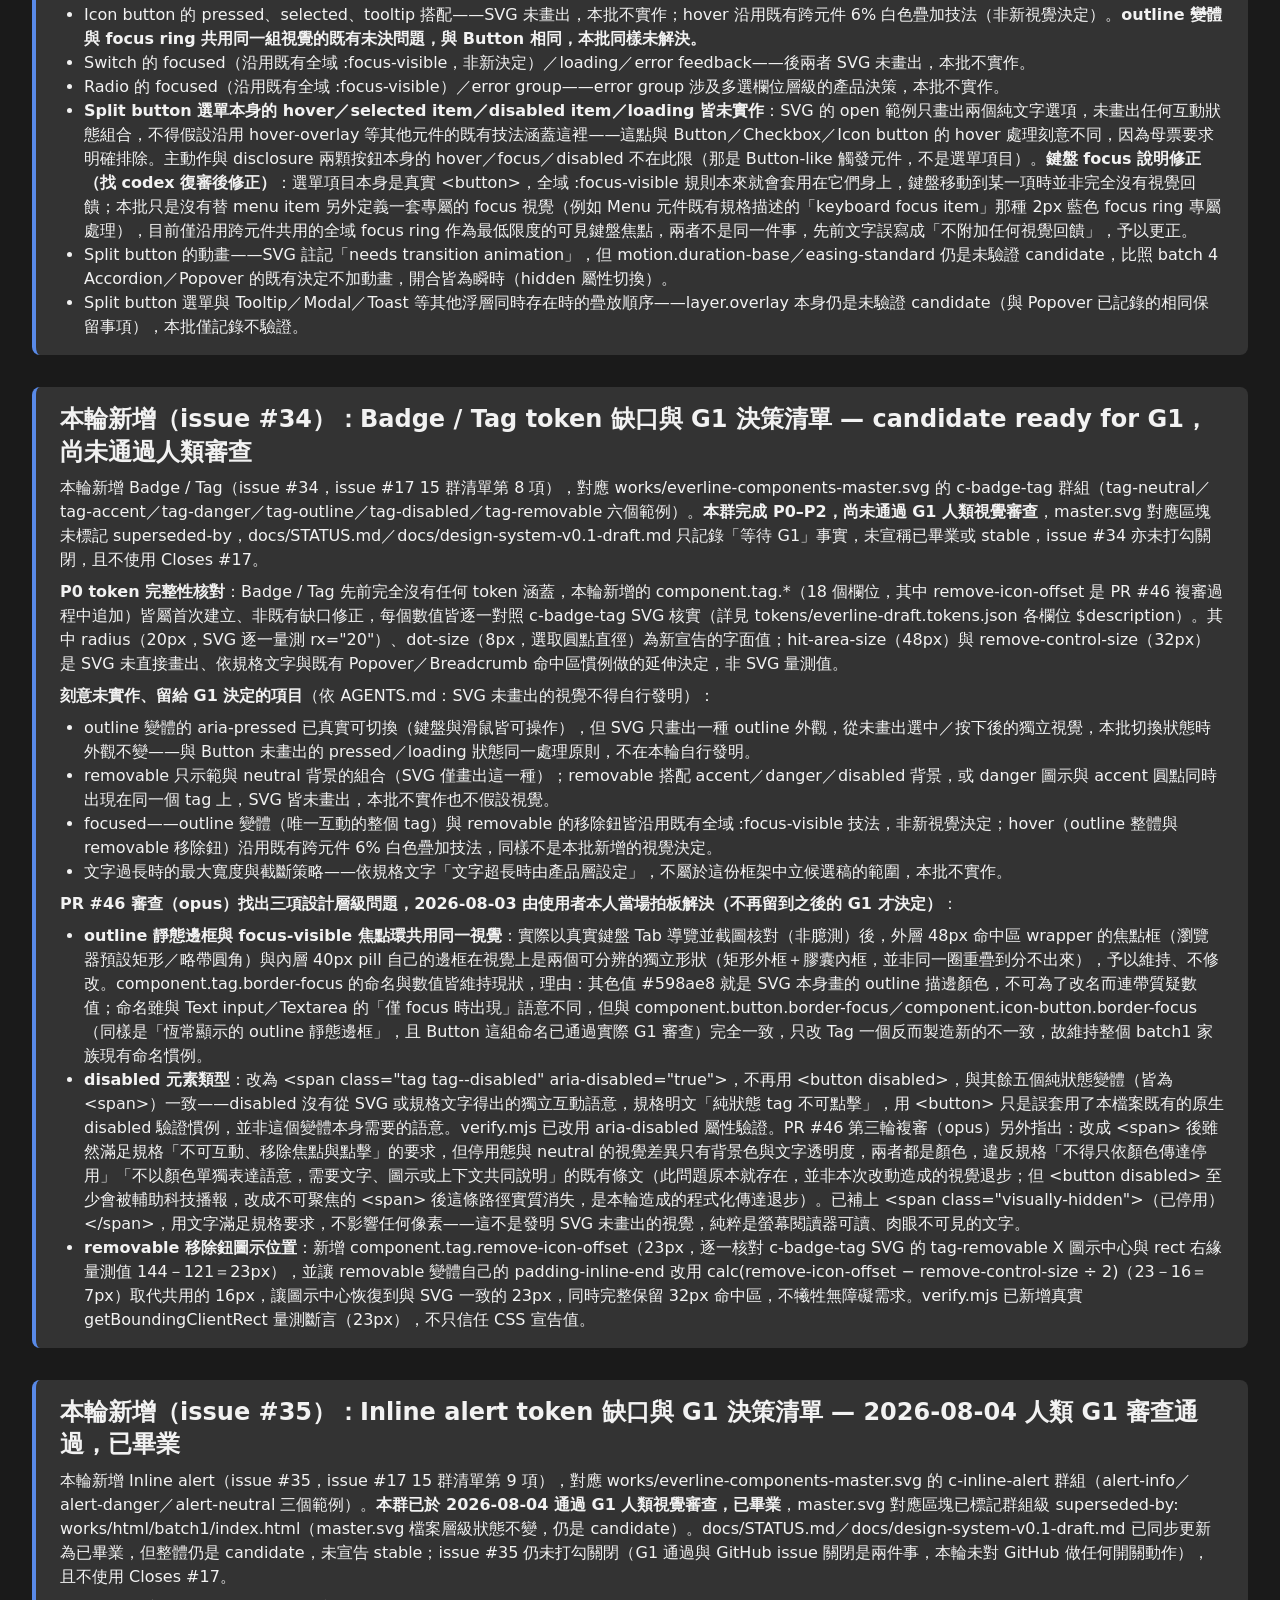
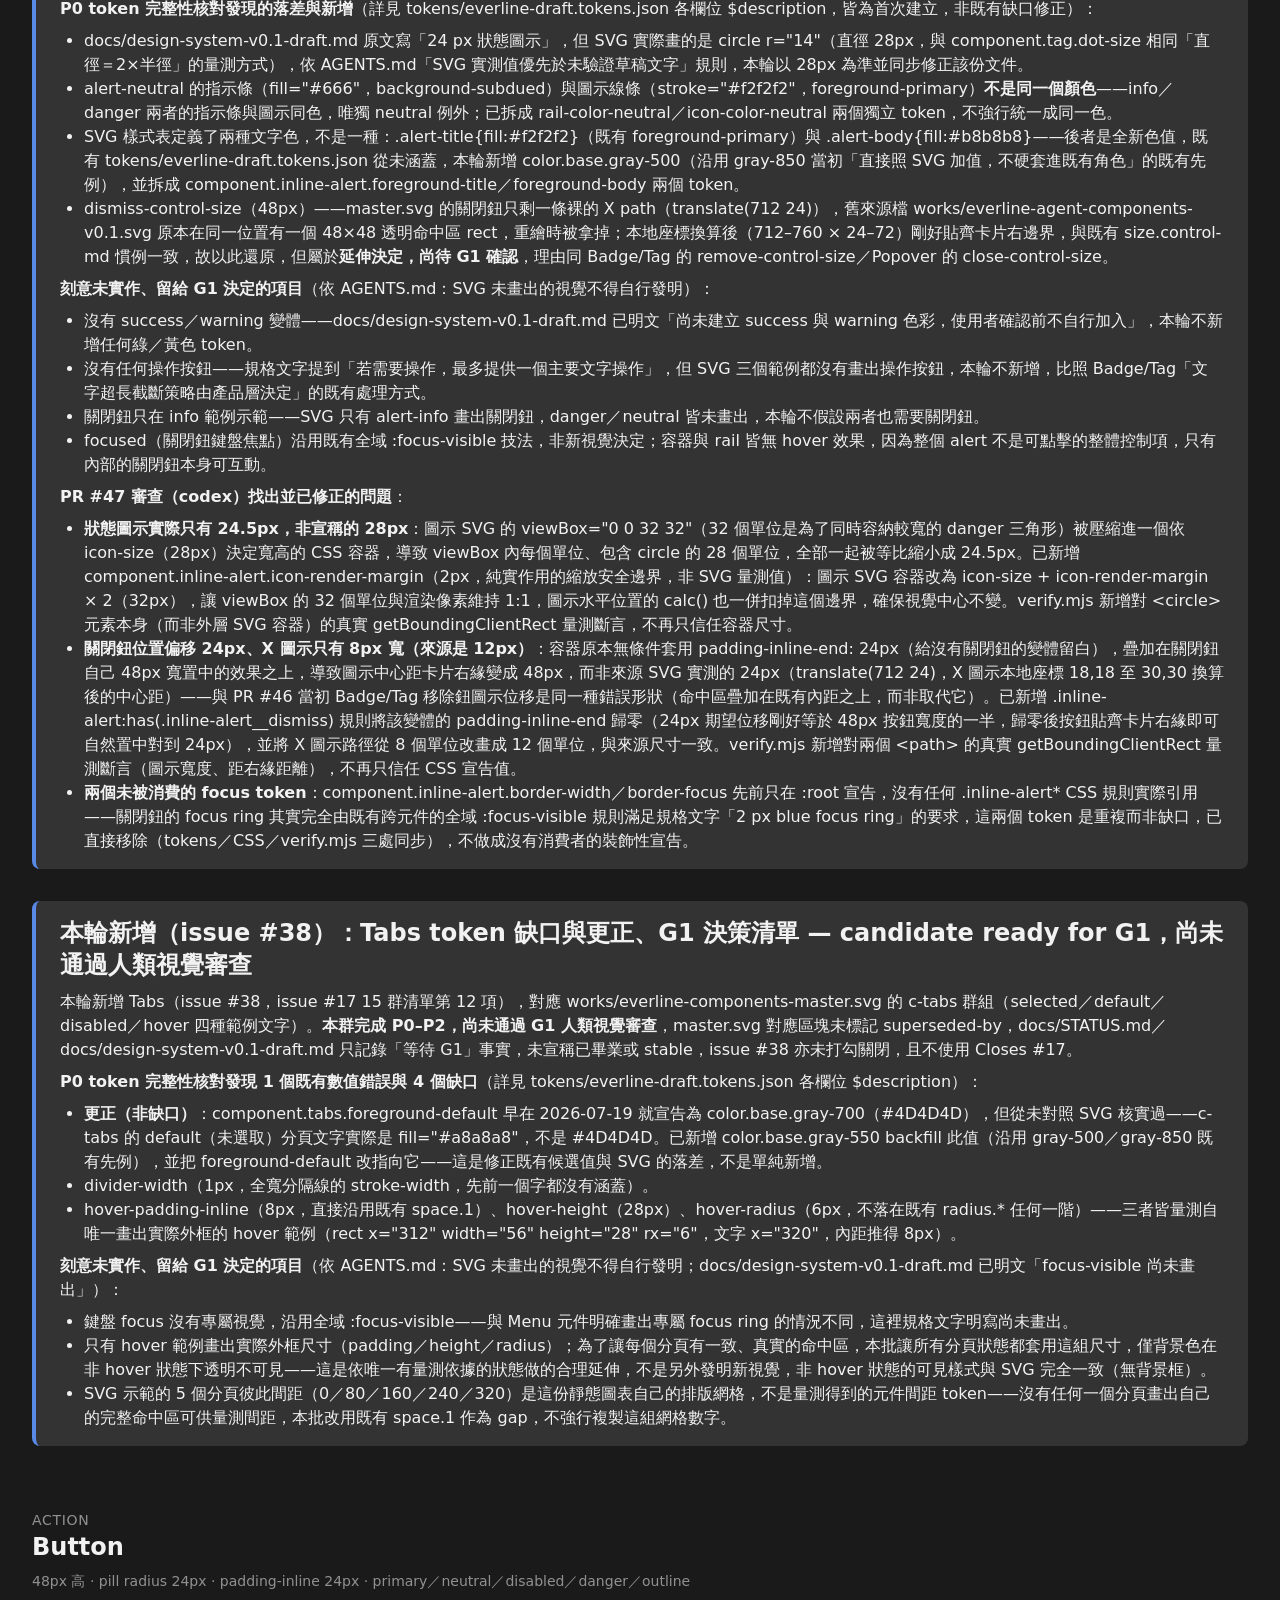
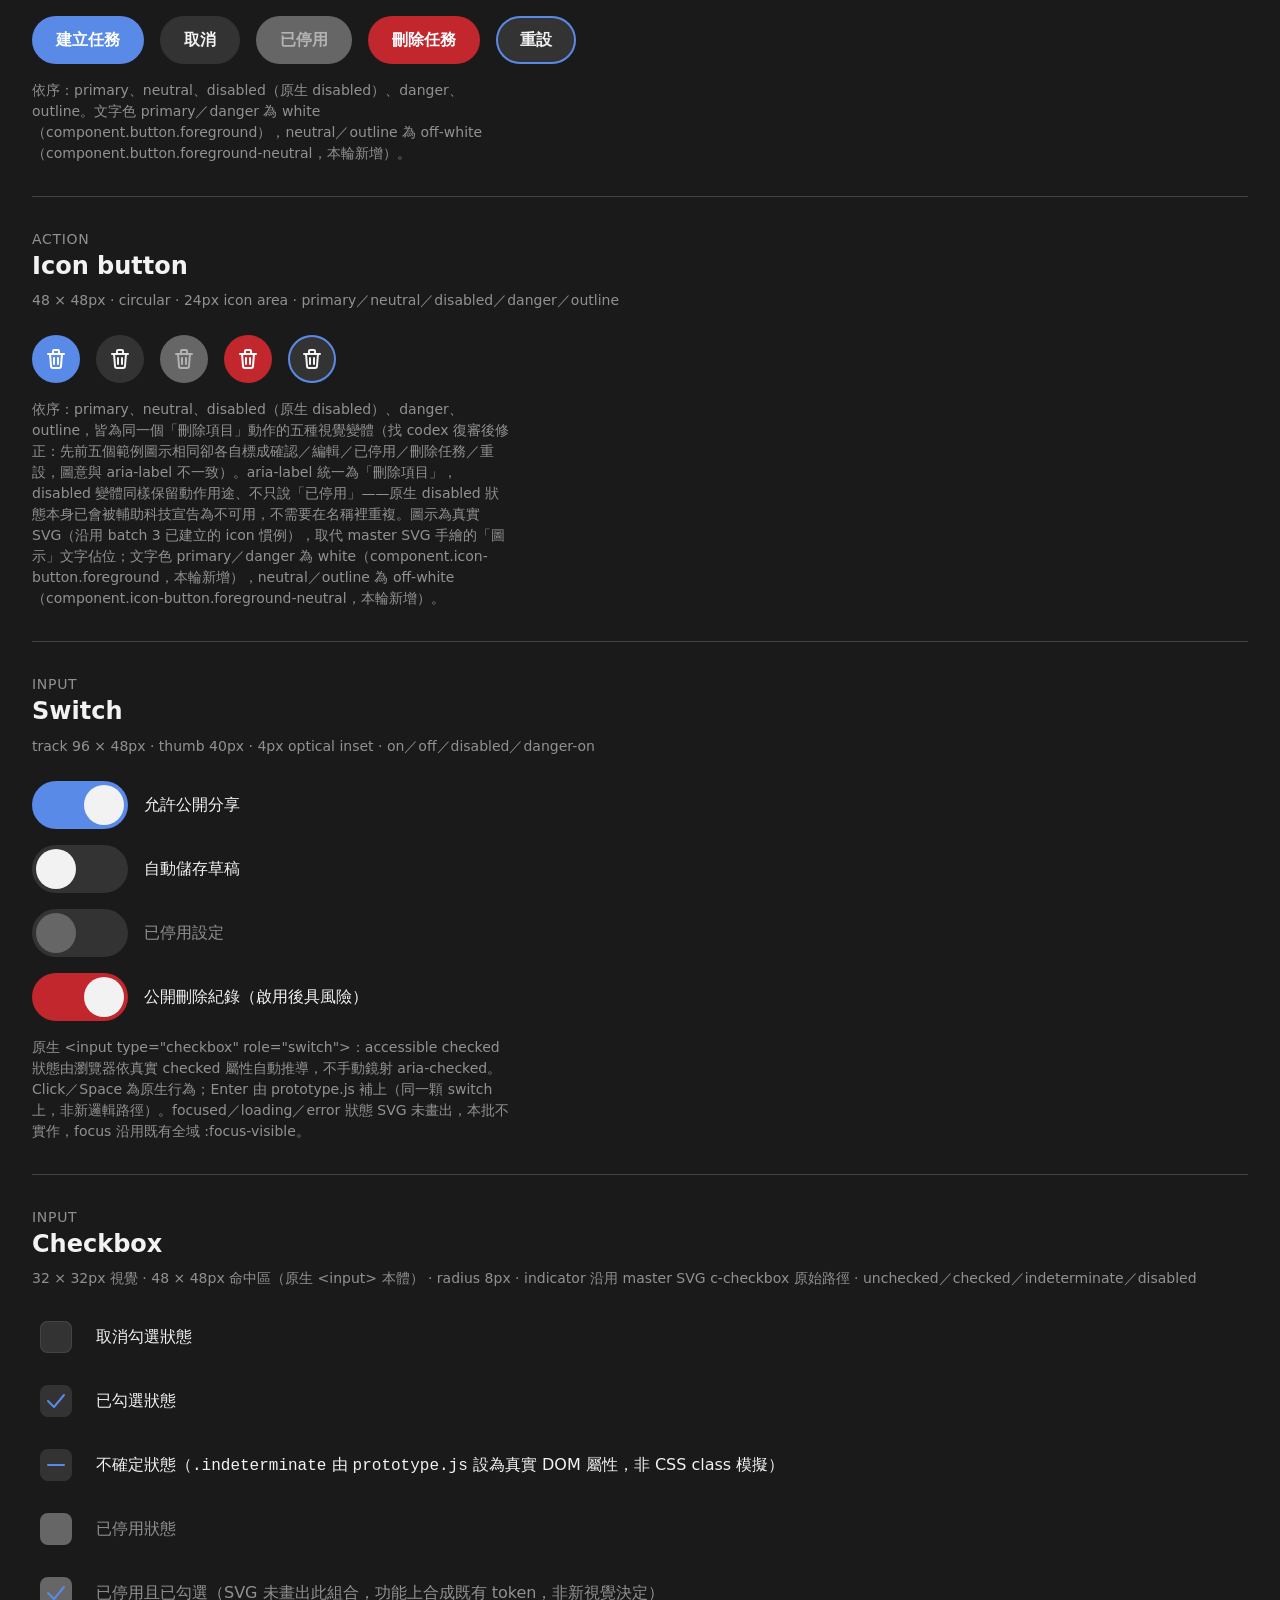
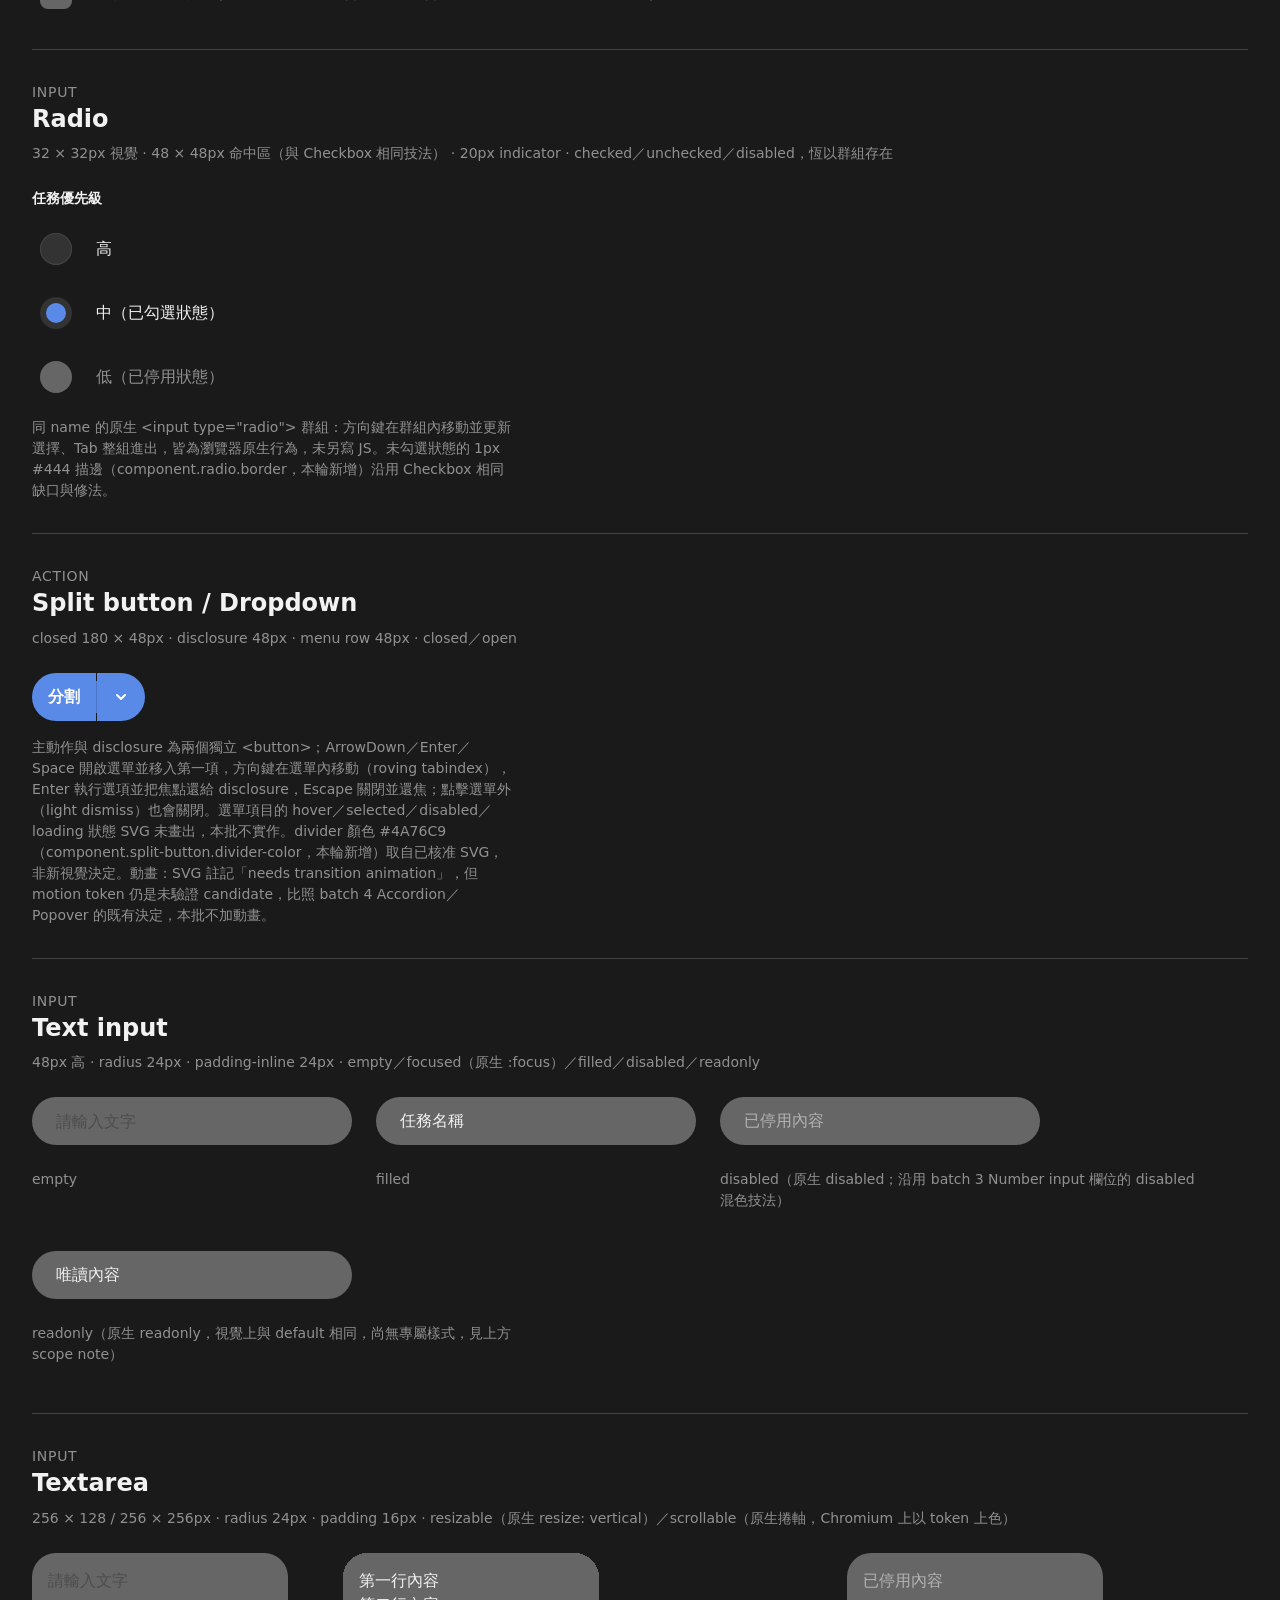
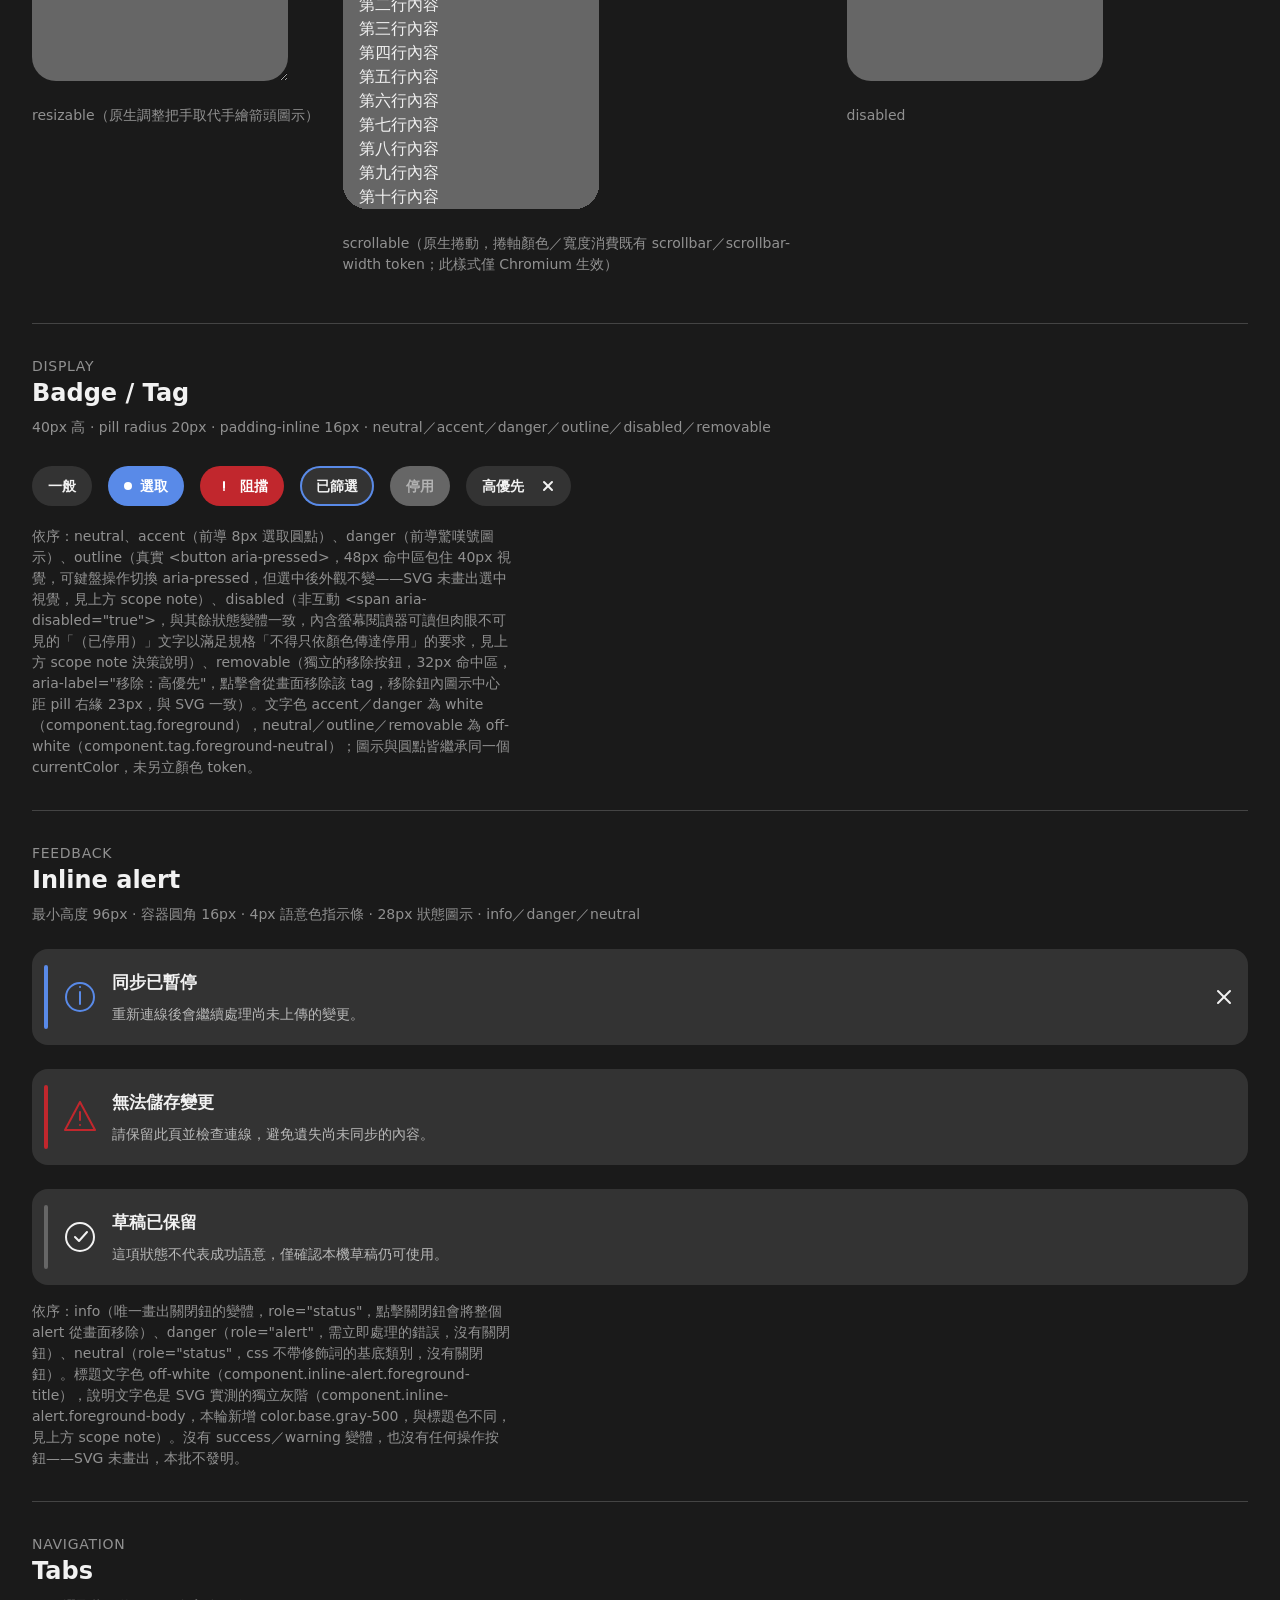
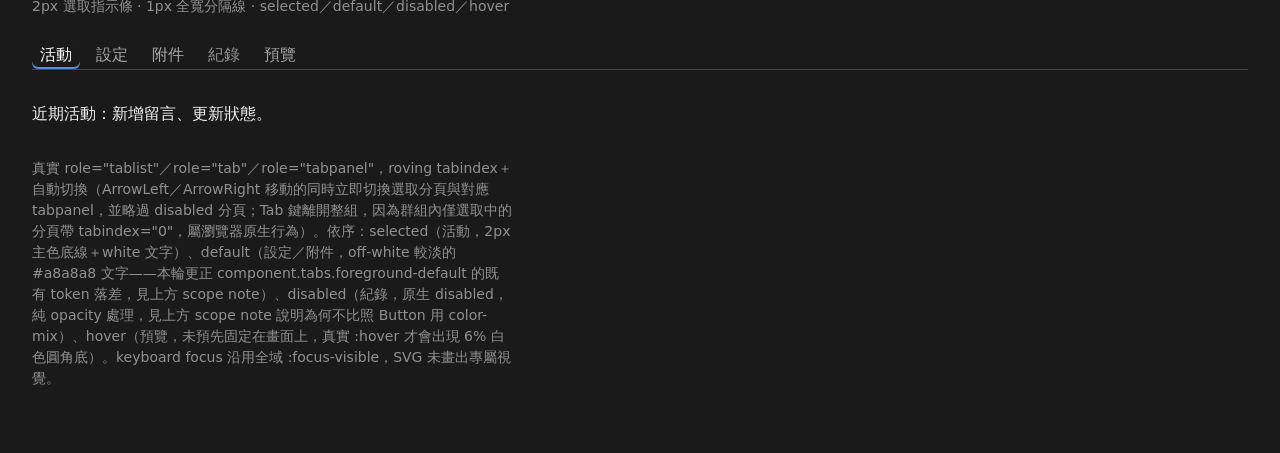
==== commit c0acf338: "Revert "fix: simplify rejected tabs hover candidate" This reverts commit 9ec5659c238761d7d87375cd7aa" ====
--- a/works/html/batch1/index.html
+++ b/works/html/batch1/index.html
@@ -3,17 +3,17 @@
   <head>
     <meta charset="utf-8">
     <meta name="viewport" content="width=device-width, initial-scale=1">
-    <title>Everline v0.1 — 第一批 HTML/CSS 候選元件（issue #17，Button/Checkbox/Text input/Textarea/Inline alert 已畢業，Icon button/Switch/Radio/Split button/Badge/Tag/Menu 等待 G1）</title>
+    <title>Everline v0.1 — 第一批 HTML/CSS 候選元件（issue #17，Button/Checkbox/Text input/Textarea/Inline alert 已畢業，Icon button/Switch/Radio/Split button/Badge/Tag/Tabs 等待 G1）</title>
     <link rel="stylesheet" href="styles.css">
   </head>
   <body>
     <main class="catalog" aria-labelledby="page-title">
       <header class="catalog-header">
         <div>
-          <p class="eyebrow">Everline v0.1 · 第一批（issue #17）· 4／15 群已畢業，issues #30–#34、#37 共 6 群等待 G1</p>
+          <p class="eyebrow">Everline v0.1 · 第一批（issue #17）· 4／15 群已畢業，issues #30–#34、#38 共 6 群等待 G1</p>
           <h1 id="page-title">Everline Design Language — Components Batch 1 HTML/CSS Candidate</h1>
-          <p class="lede">Button · Icon button · Switch · Checkbox · Radio · Split button / Dropdown · Text input / Textarea · Badge / Tag · Inline alert · Menu / Context menu</p>
-          <p class="trace">驗證：<code>node works/html/batch1/verify.mjs</code>（零相依，只需 Node 22+ 與 Chrome）· Button／Checkbox／Text input／Textarea（c-button／c-checkbox／c-text-input／c-textarea 共 4 個 SVG 群組）2026-07-30 人類 G1 審查通過後已標記群組級 <code>superseded-by</code>；Inline alert（issue #35，<code>c-inline-alert</code>）2026-08-04 人類 G1 審查通過後同樣已標記 <code>superseded-by</code>——合計 5 個 SVG 群組目前皆以本檔案為候選規格來源。Icon button（issue #30）／Switch（issue #31）／Radio（issue #32）／Split button（issue #33）／Badge Tag（issue #34）／Menu（issue #37）此輪仍是 <strong>candidate ready for G1，尚未通過人類審查，master.svg 對應的 c-icon-button／c-switch／c-radio／c-split-button／c-badge-tag／c-menu 群組尚未標記 <code>superseded-by</code></strong>，master SVG 仍是這 6 群目前的權威來源。master.svg 除 c-color-swatch 外共 16 個產品元件群組，此輪畢業＋等待 G1 合計 11 個，其餘 5 個 SVG 群組（Select／Tabs／Tooltip／Modal／Toast）不受影響；issue #17 15 群清單中，已畢業 4 群＋等待 G1 的 6 群共 10 群，仍有 5 群未動工。整份仍是 candidate，未宣告 stable。</p>
+          <p class="lede">Button · Icon button · Switch · Checkbox · Radio · Split button / Dropdown · Text input / Textarea · Badge / Tag · Inline alert · Tabs</p>
+          <p class="trace">驗證：<code>node works/html/batch1/verify.mjs</code>（零相依，只需 Node 22+ 與 Chrome）· Button／Checkbox／Text input／Textarea（c-button／c-checkbox／c-text-input／c-textarea 共 4 個 SVG 群組）2026-07-30 人類 G1 審查通過後已標記群組級 <code>superseded-by</code>；Inline alert（issue #35，<code>c-inline-alert</code>）2026-08-04 人類 G1 審查通過後同樣已標記 <code>superseded-by</code>——合計 5 個 SVG 群組目前皆以本檔案為候選規格來源。Icon button（issue #30）／Switch（issue #31）／Radio（issue #32）／Split button（issue #33）／Badge Tag（issue #34）／Tabs（issue #38）此輪仍是 <strong>candidate ready for G1，尚未通過人類審查，master.svg 對應的 c-icon-button／c-switch／c-radio／c-split-button／c-badge-tag／c-tabs 群組尚未標記 <code>superseded-by</code></strong>，master SVG 仍是這 6 群目前的權威來源。master.svg 除 c-color-swatch 外共 16 個產品元件群組，此輪畢業＋等待 G1 合計 11 個，其餘 5 個 SVG 群組（Select／Menu／Tooltip／Modal／Toast）不受影響；issue #17 15 群清單中，已畢業 4 群＋等待 G1 的 6 群共 10 群，仍有 5 群未動工。整份仍是 candidate，未宣告 stable。</p>
         </div>
         <p class="candidate-badge"><span aria-hidden="true"></span> CANDIDATE · MIXED G1 STATUS, SEE TRACE</p>
       </header>
@@ -104,14 +104,19 @@
       </aside>
 
       <aside class="scope-note" aria-labelledby="scope-title-5">
-        <h2 id="scope-title-5">本輪新增（issue #37）：Menu / Context menu token 缺口與 G1 決策清單 — candidate ready for G1，尚未通過人類視覺審查</h2>
-        <p>本輪新增 Menu / Context menu（issue #37，issue #17 15 群清單第 11 項），對應 <code>works/everline-components-master.svg</code> 的 <code>c-menu</code> 群組（主面板 5 個 item ＋ 切換面板 3 個 item 共兩個範例）。<strong>本群完成 P0–P2，尚未通過 G1 人類視覺審查</strong>，master.svg 對應區塊未標記 <code>superseded-by</code>，<code>docs/STATUS.md</code>／<code>docs/design-system-v0.1-draft.md</code> 只記錄「等待 G1」事實，未宣稱已畢業或 stable，issue #37 亦未打勾關閉，且不使用 <code>Closes #17</code>。</p>
-        <p><strong>P0 token 完整性核對</strong>：<code>component.menu.*</code> 早在 2026-07-19 就先行宣告了 10 個欄位，但從未對照 <code>c-menu</code> 實際核實過。本輪核對後補上 8 個缺口，皆為純新增：<code>item-padding-inline</code>（12px，逐一量測每個 item 文字與捷徑文字的左右內距，不落在既有 8px 級距上）、<code>border</code>／<code>border-width</code>（面板本身的 <code>stroke="#444"</code> 描邊，先前一個字都沒有涵蓋）、<code>item-focus</code>／<code>item-focus-width</code>（「keyboard focus item」範例自己畫出的 2px 藍色 ring——這是本批目前唯一一個明確畫出專屬鍵盤 focus 視覺的元件，其餘元件皆沿用全域 <code>:focus-visible</code>，故本元件的 item 改為覆蓋掉全域樣式、改用這組專屬 token）、<code>checked-icon-inset</code>（4px，checked item 打勾圖示比其餘 item 的 12px 文字內距更靠近邊緣的量測光學內縮，比照 <code>component.switch.thumb-inset</code> 既有先例）、<code>shortcut-font-size</code>（12px，捷徑提示文字沿用 SVG 樣式表 <code>.caption</code> 的字級，不落在既有 <code>font.size-*</code> 任何一階，比照 <code>component.inline-alert.title-size</code> 既有先例）。</p>
-        <p><strong>刻意未實作、留給 G1 決定的項目</strong>（依 <code>AGENTS.md</code>：SVG 未畫出的視覺不得自行發明）：</p>
-        <ul>
-          <li>submenu 指示（例如右側箭頭）——規格文字明寫「尚未畫出」，本批不新增。</li>
-          <li>捷徑提示文字（如「⌘G」「Esc」）僅為視覺提示，本批未綁定實際全域鍵盤快捷鍵——規格文字只要求「帶鍵盤快捷鍵提示的一般 item」，未要求真的攔截該按鍵組合，範圍外。</li>
-          <li>checked item 的 <code>role="menuitemcheckbox"</code>／<code>aria-checked</code> 為真實可切換（點擊或 <code>Enter</code>／<code>Space</code> 會真的翻轉勾選圖示顯示與否），但 SVG 只畫出「已勾選」一種外觀，從未畫出未勾選時圖示以外還有什麼差異，故未勾選時只是圖示隱藏，不發明任何額外視覺——與 Badge/Tag outline 變體的既有處理原則相同。</li>
+        <h2 id="scope-title-5">本輪新增（issue #38）：Tabs token 缺口與更正、G1 決策清單 — candidate ready for G1，尚未通過人類視覺審查</h2>
+        <p>本輪新增 Tabs（issue #38，issue #17 15 群清單第 12 項），對應 <code>works/everline-components-master.svg</code> 的 <code>c-tabs</code> 群組（selected／default／disabled／hover 四種範例文字）。<strong>本群完成 P0–P2，尚未通過 G1 人類視覺審查</strong>，master.svg 對應區塊未標記 <code>superseded-by</code>，<code>docs/STATUS.md</code>／<code>docs/design-system-v0.1-draft.md</code> 只記錄「等待 G1」事實，未宣稱已畢業或 stable，issue #38 亦未打勾關閉，且不使用 <code>Closes #17</code>。</p>
+        <p><strong>P0 token 完整性核對發現 1 個既有數值錯誤與 4 個缺口</strong>（詳見 <code>tokens/everline-draft.tokens.json</code> 各欄位 <code>$description</code>）：</p>
+        <ul>
+          <li><strong>更正（非缺口）</strong>：<code>component.tabs.foreground-default</code> 早在 2026-07-19 就宣告為 <code>color.base.gray-700</code>（<code>#4D4D4D</code>），但從未對照 SVG 核實過——<code>c-tabs</code> 的 default（未選取）分頁文字實際是 <code>fill="#a8a8a8"</code>，不是 <code>#4D4D4D</code>。已新增 <code>color.base.gray-550</code> backfill 此值（沿用 <code>gray-500</code>／<code>gray-850</code> 既有先例），並把 <code>foreground-default</code> 改指向它——這是修正既有候選值與 SVG 的落差，不是單純新增。</li>
+          <li><code>divider-width</code>（1px，全寬分隔線的 <code>stroke-width</code>，先前一個字都沒有涵蓋）。</li>
+          <li><code>hover-padding-inline</code>（8px，直接沿用既有 <code>space.1</code>）、<code>hover-height</code>（28px）、<code>hover-radius</code>（6px，不落在既有 <code>radius.*</code> 任何一階）——三者皆量測自唯一畫出實際外框的 hover 範例（<code>rect x="312" width="56" height="28" rx="6"</code>，文字 <code>x="320"</code>，內距推得 8px）。</li>
+        </ul>
+        <p><strong>刻意未實作、留給 G1 決定的項目</strong>（依 <code>AGENTS.md</code>：SVG 未畫出的視覺不得自行發明；<code>docs/design-system-v0.1-draft.md</code> 已明文「focus-visible 尚未畫出」）：</p>
+        <ul>
+          <li>鍵盤 focus 沒有專屬視覺，沿用全域 <code>:focus-visible</code>——與 Menu 元件明確畫出專屬 focus ring 的情況不同，這裡規格文字明寫尚未畫出。</li>
+          <li>只有 hover 範例畫出實際外框尺寸（padding／height／radius）；為了讓每個分頁有一致、真實的命中區，本批讓所有分頁狀態都套用這組尺寸，僅背景色在非 hover 狀態下透明不可見——這是依唯一有量測依據的狀態做的合理延伸，不是另外發明新視覺，非 hover 狀態的可見樣式與 SVG 完全一致（無背景框）。</li>
+          <li>SVG 示範的 5 個分頁彼此間距（0／80／160／240／320）是這份靜態圖表自己的排版網格，不是量測得到的元件間距 token——沒有任何一個分頁畫出自己的完整命中區可供量測間距，本批改用既有 <code>space.1</code> 作為 <code>gap</code>，不強行複製這組網格數字。</li>
         </ul>
       </aside>
 
@@ -408,49 +413,28 @@
         <p class="example-label">依序：info（唯一畫出關閉鈕的變體，<code>role="status"</code>，點擊關閉鈕會將整個 alert 從畫面移除）、danger（<code>role="alert"</code>，需立即處理的錯誤，沒有關閉鈕）、neutral（<code>role="status"</code>，css 不帶修飾詞的基底類別，沒有關閉鈕）。標題文字色 off-white（<code>component.inline-alert.foreground-title</code>），說明文字色是 SVG 實測的獨立灰階（<code>component.inline-alert.foreground-body</code>，本輪新增 <code>color.base.gray-500</code>，與標題色不同，見上方 scope note）。沒有 success／warning 變體，也沒有任何操作按鈕——SVG 未畫出，本批不發明。</p>
       </section>
 
-      <!-- ===================== Menu / Context menu ===================== -->
-      <section class="component-section" aria-labelledby="menu-title">
-        <div class="section-heading">
-          <p class="eyebrow">Overlay</p>
-          <h2 id="menu-title">Menu / Context menu</h2>
-          <p>面板圓角 16px · item row 40px · item 內距 12px · default／hover／keyboard focus／danger／disabled／checked／帶捷徑提示</p>
-        </div>
-        <div class="menu-examples">
-          <div class="menu" data-menu>
-            <button class="icon-button" type="button" aria-label="更多操作" aria-haspopup="menu" aria-expanded="false" aria-controls="menu-1-panel" data-menu-trigger>
-              <svg viewBox="0 0 24 24" aria-hidden="true"><path d="M12 6h.01M12 12h.01M12 18h.01"/></svg>
-            </button>
-            <div class="menu__panel" id="menu-1-panel" role="menu" aria-label="項目操作" hidden data-menu-panel>
-              <button class="menu__item" role="menuitem" type="button" tabindex="-1" data-menu-action="複製">複製</button>
-              <button class="menu__item" role="menuitem" type="button" tabindex="-1" data-menu-action="貼上">貼上</button>
-              <button class="menu__item" role="menuitem" type="button" tabindex="-1" data-menu-action="重新命名">重新命名</button>
-              <div class="menu__divider" role="separator"></div>
-              <button class="menu__item menu__item--danger" role="menuitem" type="button" tabindex="-1" data-menu-action="刪除">刪除</button>
-              <button class="menu__item" role="menuitem" type="button" tabindex="-1" disabled>設為預設</button>
-            </div>
-          </div>
-          <div class="menu" data-menu>
-            <button class="icon-button" type="button" aria-label="檢視選項" aria-haspopup="menu" aria-expanded="false" aria-controls="menu-2-panel" data-menu-trigger>
-              <svg viewBox="0 0 24 24" aria-hidden="true"><path d="M12 6h.01M12 12h.01M12 18h.01"/></svg>
-            </button>
-            <div class="menu__panel" id="menu-2-panel" role="menu" aria-label="檢視選項" hidden data-menu-panel>
-              <button class="menu__item" role="menuitemcheckbox" aria-checked="true" type="button" tabindex="-1" data-menu-action="顯示網格">
-                <svg class="menu__item-icon" viewBox="0 0 16 16" aria-hidden="true"><path d="M2 8l4 4 8-9"/></svg>
-                顯示網格
-              </button>
-              <button class="menu__item" role="menuitem" type="button" tabindex="-1" data-menu-action="貼齊邊界">
-                貼齊邊界
-                <span class="menu__shortcut">⌘G</span>
-              </button>
-              <div class="menu__divider" role="separator"></div>
-              <button class="menu__item" role="menuitem" type="button" tabindex="-1" data-menu-action="關閉面板">
-                關閉面板
-                <span class="menu__shortcut">Esc</span>
-              </button>
-            </div>
-          </div>
-        </div>
-        <p class="example-label" data-menu-status>依序：主選單（<code>複製</code>／<code>貼上</code>／<code>重新命名</code>／分隔線／<code>刪除</code>[danger，文字色 <code>component.menu.danger-foreground</code>]／<code>設為預設</code>[原生 <code>disabled</code>]）、檢視選單（<code>顯示網格</code>[真實 <code>role="menuitemcheckbox"</code>，點擊或 <code>Enter</code>／<code>Space</code> 真的切換 <code>aria-checked</code> 與圖示顯示]／<code>貼齊邊界</code>＋捷徑提示「⌘G」／分隔線／<code>關閉面板</code>＋捷徑提示「Esc」，提示文字僅視覺展示，本批未綁定實際全域快捷鍵）。兩個觸發鈕皆重用 Icon button（依 SVG 註記「trigger reuses Icon button / Button」），<code>ArrowDown</code>／<code>Enter</code>／<code>Space</code> 開啟並移入第一個可用項、方向鍵移動並略過 disabled 項、<code>Enter</code> 執行並關閉、<code>Escape</code> 關閉並將焦點還給觸發鈕（依規格文字「關閉後焦點必須明確返回觸發元件」）；<code>Tab</code> 離開與點擊選單外的 light-dismiss 則不搶焦點——比照 Split button 選單既有的同一個判斷：使用者這兩種情況下是主動要把焦點移到別處（下一個可 Tab 到的元素，或使用者實際點擊的目標），此時若還把焦點拉回觸發鈕反而是搶焦點的錯誤行為，「不可遺失」指的是不能掉到 <code>&lt;body&gt;</code> 或憑空消失，這兩條路徑本來就會落在真實、明確的元素上。keyboard focus item 使用本元件專屬的 2px 藍色 ring（<code>component.menu.item-focus</code>），覆蓋掉其餘元件沿用的全域 <code>:focus-visible</code> 樣式——這是本批目前唯一一個 SVG 明確畫出專屬鍵盤 focus 視覺的元件。hover 為真實 <code>:hover</code>，未預先固定在任何範例上。submenu 指示 SVG 未畫出，本批不新增。</p>
+      <!-- ===================== Tabs ===================== -->
+      <section class="component-section" aria-labelledby="tabs-title">
+        <div class="section-heading">
+          <p class="eyebrow">Navigation</p>
+          <h2 id="tabs-title">Tabs</h2>
+          <p>2px 選取指示條 · 1px 全寬分隔線 · selected／default／disabled／hover</p>
+        </div>
+        <div class="tabs-examples">
+          <div class="tabs" role="tablist" aria-label="任務詳情">
+            <button class="tab" role="tab" id="tab-activity" aria-selected="true" aria-controls="panel-activity">活動</button>
+            <button class="tab" role="tab" id="tab-settings" aria-selected="false" aria-controls="panel-settings" tabindex="-1">設定</button>
+            <button class="tab" role="tab" id="tab-attachments" aria-selected="false" aria-controls="panel-attachments" tabindex="-1">附件</button>
+            <button class="tab" role="tab" id="tab-history" aria-selected="false" aria-controls="panel-history" tabindex="-1" disabled>紀錄</button>
+            <button class="tab" role="tab" id="tab-preview" aria-selected="false" aria-controls="panel-preview" tabindex="-1">預覽</button>
+          </div>
+          <div class="tabpanel" role="tabpanel" id="panel-activity" aria-labelledby="tab-activity" tabindex="0">近期活動：新增留言、更新狀態。</div>
+          <div class="tabpanel" role="tabpanel" id="panel-settings" aria-labelledby="tab-settings" tabindex="0" hidden>任務設定：負責人、標籤、到期日。</div>
+          <div class="tabpanel" role="tabpanel" id="panel-attachments" aria-labelledby="tab-attachments" tabindex="0" hidden>附件：目前無附件。</div>
+          <div class="tabpanel" role="tabpanel" id="panel-history" aria-labelledby="tab-history" tabindex="0" hidden>紀錄（已停用，無法切換）。</div>
+          <div class="tabpanel" role="tabpanel" id="panel-preview" aria-labelledby="tab-preview" tabindex="0" hidden>預覽：任務卡片外觀預覽。</div>
+        </div>
+        <p class="example-label">真實 <code>role="tablist"</code>／<code>role="tab"</code>／<code>role="tabpanel"</code>，roving <code>tabindex</code>＋自動切換（<code>ArrowLeft</code>／<code>ArrowRight</code> 移動的同時立即切換選取分頁與對應 <code>tabpanel</code>，並略過 disabled 分頁；<code>Tab</code> 鍵離開整組，因為群組內僅選取中的分頁帶 <code>tabindex="0"</code>，屬瀏覽器原生行為）。依序：selected（活動，2px 主色底線＋white 文字）、default（設定／附件，off-white 較淡的 <code>#a8a8a8</code> 文字——本輪更正 <code>component.tabs.foreground-default</code> 的既有 token 落差，見上方 scope note）、disabled（紀錄，原生 <code>disabled</code>，純 <code>opacity</code> 處理，見上方 scope note 說明為何不比照 Button 用 <code>color-mix</code>）、hover（預覽，未預先固定在畫面上，真實 <code>:hover</code> 才會出現 6% 白色圓角底）。keyboard focus 沿用全域 <code>:focus-visible</code>，SVG 未畫出專屬視覺。</p>
       </section>
     </main>
     <script src="prototype.js"></script>
--- a/works/html/batch1/styles.css
+++ b/works/html/batch1/styles.css
@@ -11,6 +11,7 @@
   --everline-color-base-white: #fff;
   --everline-color-base-off-white: #f2f2f2;
   --everline-color-base-gray-500: #b8b8b8;
+  --everline-color-base-gray-550: #a8a8a8;
   --everline-color-base-gray-600: #666;
   --everline-color-base-gray-700: #4d4d4d;
   --everline-color-base-gray-800: #444;
@@ -187,20 +188,18 @@
   --everline-component-inline-alert-icon-color-neutral: var(--everline-color-semantic-foreground-primary);
   --everline-component-inline-alert-dismiss-control-size: 48px;
 
-  /* component.toast.* */
-  --everline-component-toast-height: 56px;
-  --everline-component-toast-width: 280px;
-  --everline-component-toast-radius: var(--everline-radius-lg);
-  --everline-component-toast-background: var(--everline-color-semantic-background-surface);
-  --everline-component-toast-action-foreground: var(--everline-color-semantic-action-primary);
-  --everline-component-toast-danger-icon-size: 24px;
-  --everline-component-toast-danger-icon-background: var(--everline-color-semantic-action-danger);
-  --everline-component-toast-danger-icon-foreground: var(--everline-color-base-white);
-  --everline-component-toast-danger-icon-stroke-width: 2.2;
-  --everline-component-toast-icon-text-gap: 14px;
-  --everline-component-toast-padding-inline: 20px;
-  --everline-component-toast-action-end-inset: 32px;
-  --everline-component-toast-icon-inset: 10px;
+  /* component.tabs.* */
+  --everline-component-tabs-indicator-width: var(--everline-border-width-focus);
+  --everline-component-tabs-indicator-color: var(--everline-color-semantic-action-primary);
+  --everline-component-tabs-divider: var(--everline-color-semantic-border-default);
+  --everline-component-tabs-divider-width: var(--everline-border-width-default);
+  --everline-component-tabs-foreground-selected: var(--everline-color-semantic-foreground-inverse);
+  --everline-component-tabs-foreground-default: var(--everline-color-base-gray-550);
+  --everline-component-tabs-foreground-disabled: var(--everline-color-semantic-foreground-disabled);
+  --everline-component-tabs-foreground-hover: var(--everline-color-semantic-foreground-primary);
+  --everline-component-tabs-hover-padding-inline: var(--everline-space-1);
+  --everline-component-tabs-hover-height: 28px;
+  --everline-component-tabs-hover-radius: 6px;
 }
 
 /* Hover overlay, derived from the two tokens that define it rather than restating #fff:
@@ -740,53 +739,48 @@
 .inline-alert__dismiss:hover { background-image: linear-gradient(var(--everline-hover-overlay), var(--everline-hover-overlay)); }
 .inline-alert__dismiss svg { width: var(--everline-size-icon-sm); height: var(--everline-size-icon-sm); fill: none; stroke: currentColor; stroke-width: var(--everline-icon-stroke-width); stroke-linecap: round; stroke-linejoin: round; }
 
-/* ---------- Toast / Snackbar ----------
-   Static demo list, not position:fixed — real fixed positioning, stacking order, and auto-dismiss
-   orchestration are a "toast manager" product-integration concern (this file's own equivalent of
-   Modal's pre-native-<dialog> "requires frontend implementation" deferral), and
-   docs/design-system-v0.1-draft.md itself defers auto-dismiss timing and a close button as
-   "尚未定義" — neither is implemented. role="status" on every variant, including danger, per that
-   same section's explicit text (unlike Inline alert, Toast's own accessibility text does not carve
-   out role="alert" for its danger/error variant).
-   The 'queued' example is shipped WITHOUT a distinct stacking visual: the SVG's own peek-card rect
-   (x=8 y=8 w=272 h=48) is geometrically fully contained within the main rect (x=0 y=0 w=280 h=56)
-   painted after it, so it is entirely occluded — the opposite of the spec text's stated "背後可見
-   的堆疊卡片暗示佇列". This is a real SVG-vs-spec-text conflict, not a token gap; not guessing a
-   corrected offset (see docs/STATUS.md), left for a human decision. */
-.toast-examples { display: flex; flex-direction: column; gap: var(--everline-space-2); }
-.toast {
-  display: inline-flex; align-items: center; gap: var(--everline-component-toast-icon-text-gap);
-  width: var(--everline-component-toast-width); max-width: 100%;
-  height: var(--everline-component-toast-height);
-  padding-inline: var(--everline-component-toast-padding-inline);
-  border-radius: var(--everline-component-toast-radius);
-  background: var(--everline-component-toast-background);
-  color: var(--everline-color-semantic-foreground-primary);
-}
-.toast__icon {
-  flex: 0 0 auto; margin-inline-start: calc(var(--everline-component-toast-icon-inset) - var(--everline-component-toast-padding-inline));
-  width: var(--everline-size-icon-md); height: var(--everline-size-icon-md);
-  fill: none; stroke: var(--everline-component-toast-action-foreground);
-  stroke-width: var(--everline-icon-stroke-width); stroke-linecap: round; stroke-linejoin: round;
-}
-.toast__message { margin: 0; font-size: var(--everline-font-size-label); font-weight: var(--everline-font-weight-semibold); flex: 1 1 auto; min-width: 0; }
-.toast__action {
-  flex: 0 0 auto; margin-inline-start: auto;
-  margin-inline-end: calc(var(--everline-component-toast-action-end-inset) - var(--everline-component-toast-padding-inline));
-  border: 0; background: transparent; padding: 0;
-  color: var(--everline-component-toast-action-foreground); font: inherit; font-size: var(--everline-font-size-label); font-weight: var(--everline-font-weight-semibold);
+/* ---------- Tabs ----------
+   Real role="tablist"/"tab"/"tabpanel" with roving tabindex and automatic activation (ArrowLeft/
+   ArrowRight both move focus AND switch the visible panel immediately, the common simple-tabs
+   behaviour docs/design-system-v0.1-draft.md's "方向鍵在群組內移動" maps onto) — Tab leaves the
+   whole group for free since only the selected tab ever carries tabindex="0".
+   The SVG only draws an explicit hit-area box (with padding/height/radius) for the HOVER example;
+   every other state is bare text with no drawn background. Rather than give hover a bespoke box
+   other states lack, every tab always reserves that same padding/height/radius — invisible
+   (transparent) except on hover — so every tab gets a real, consistent click target sized off the
+   one state that WAS measured, instead of an ad hoc guess. The selected indicator is a 2px inset
+   box-shadow at the tab's own bottom edge, which lines up with the tablist's own divider
+   (border-bottom) directly beneath it, matching the SVG's underline-sits-flush-on-the-divider
+   look without any separate positioning token.
+   Disabled uses plain `opacity` (not the color-mix-against-a-solid-background technique used
+   elsewhere in this file) because a resting tab has no solid background of its own to preserve —
+   the SVG itself dims the disabled label via a plain fill-opacity on the text, which opacity here
+   reproduces directly. */
+.tabs-examples { display: flex; flex-direction: column; gap: var(--everline-space-2); }
+.tabs {
+  display: flex; gap: var(--everline-space-1);
+  border-bottom: var(--everline-component-tabs-divider-width) solid var(--everline-component-tabs-divider);
+}
+.tab {
+  display: inline-flex; align-items: center;
+  height: var(--everline-component-tabs-hover-height);
+  padding-inline: var(--everline-component-tabs-hover-padding-inline);
+  border: 0; border-radius: var(--everline-component-tabs-hover-radius);
+  background: transparent; color: var(--everline-component-tabs-foreground-default);
+  font: inherit; font-size: var(--everline-font-size-body); font-weight: var(--everline-font-weight-regular);
   cursor: pointer;
 }
-.toast--danger .toast__icon {
-  display: inline-flex; align-items: center; justify-content: center;
-  width: var(--everline-component-toast-danger-icon-size); height: var(--everline-component-toast-danger-icon-size);
-  border-radius: 50%; background: var(--everline-component-toast-danger-icon-background);
-  fill: none; stroke: none;
-}
-.toast--danger .toast__icon svg {
-  width: 100%; height: 100%; fill: none; stroke: var(--everline-component-toast-danger-icon-foreground);
-  stroke-width: var(--everline-component-toast-danger-icon-stroke-width); stroke-linecap: round;
-}
+.tab:hover:not(:disabled):not([aria-selected="true"]) {
+  background-image: linear-gradient(var(--everline-hover-overlay), var(--everline-hover-overlay));
+  color: var(--everline-component-tabs-foreground-hover);
+}
+.tab[aria-selected="true"] {
+  color: var(--everline-component-tabs-foreground-selected);
+  box-shadow: inset 0 calc(-1 * var(--everline-component-tabs-indicator-width)) 0 0 var(--everline-component-tabs-indicator-color);
+}
+.tab:disabled { color: var(--everline-component-tabs-foreground-disabled); opacity: var(--everline-opacity-disabled); cursor: not-allowed; }
+.tabpanel { padding-block: var(--everline-space-2); }
+.tabpanel[hidden] { display: none; }
 
 @media (max-width: 760px) {
   .catalog { padding: var(--everline-space-2); }
@@ -794,6 +788,7 @@
   .candidate-badge { white-space: normal; }
   .text-input, .textarea { width: 100%; }
   .split-button-examples { flex-direction: column; }
+  .tabs { flex-wrap: wrap; }
 }
 
 /* No transition, animation or keyframe is declared anywhere in this batch — Button/Checkbox/
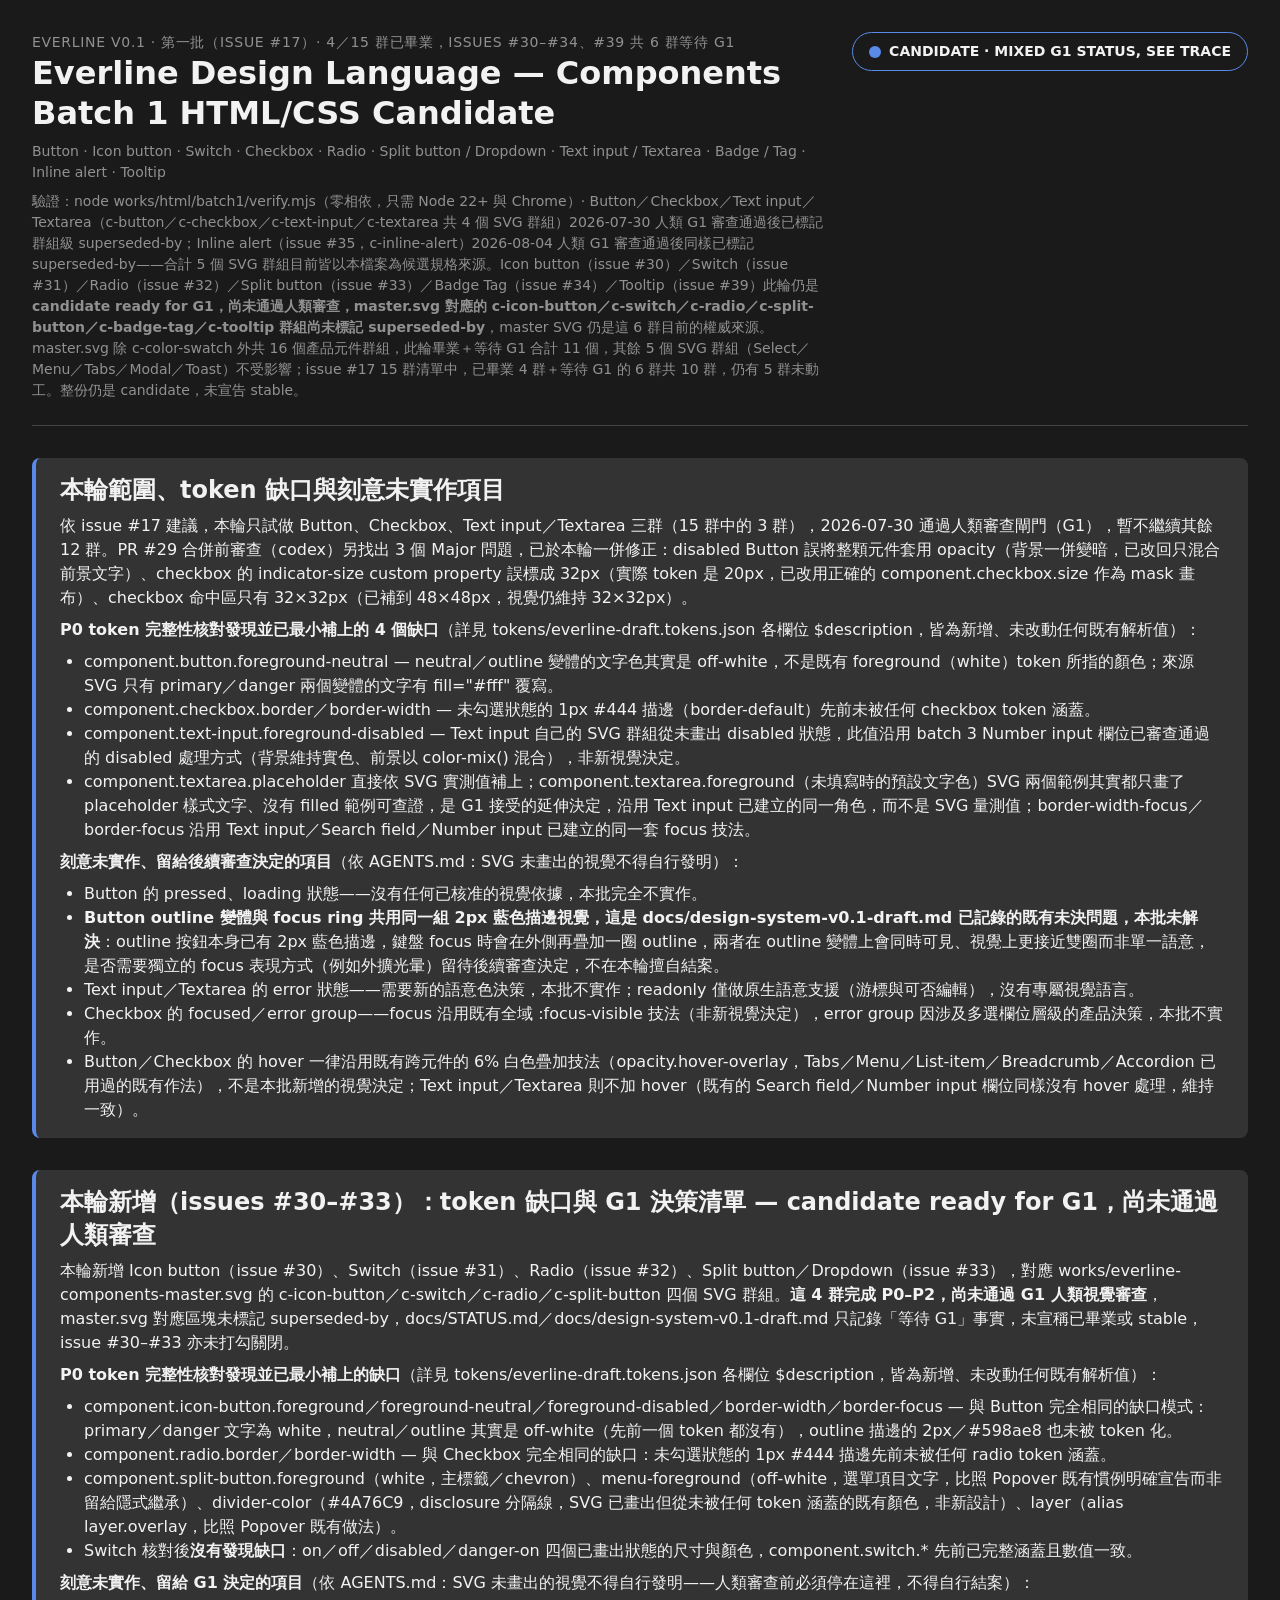
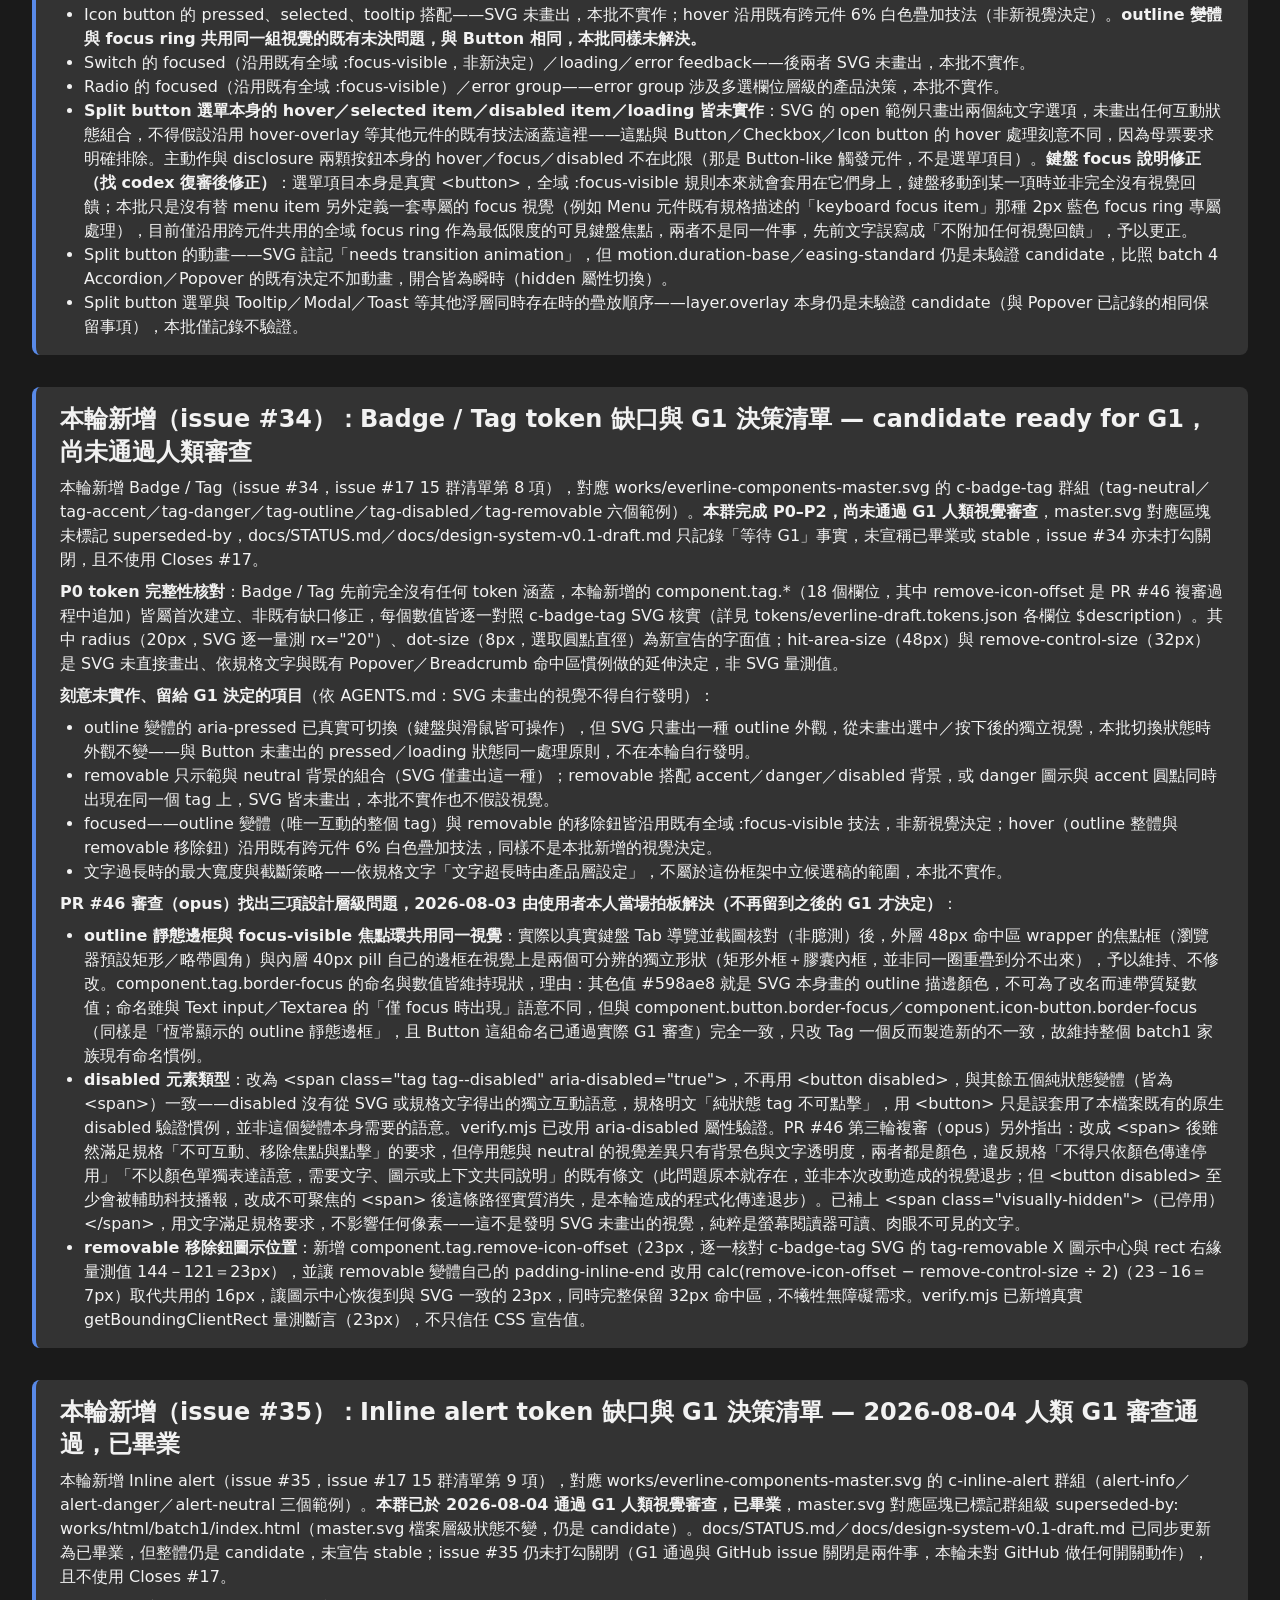
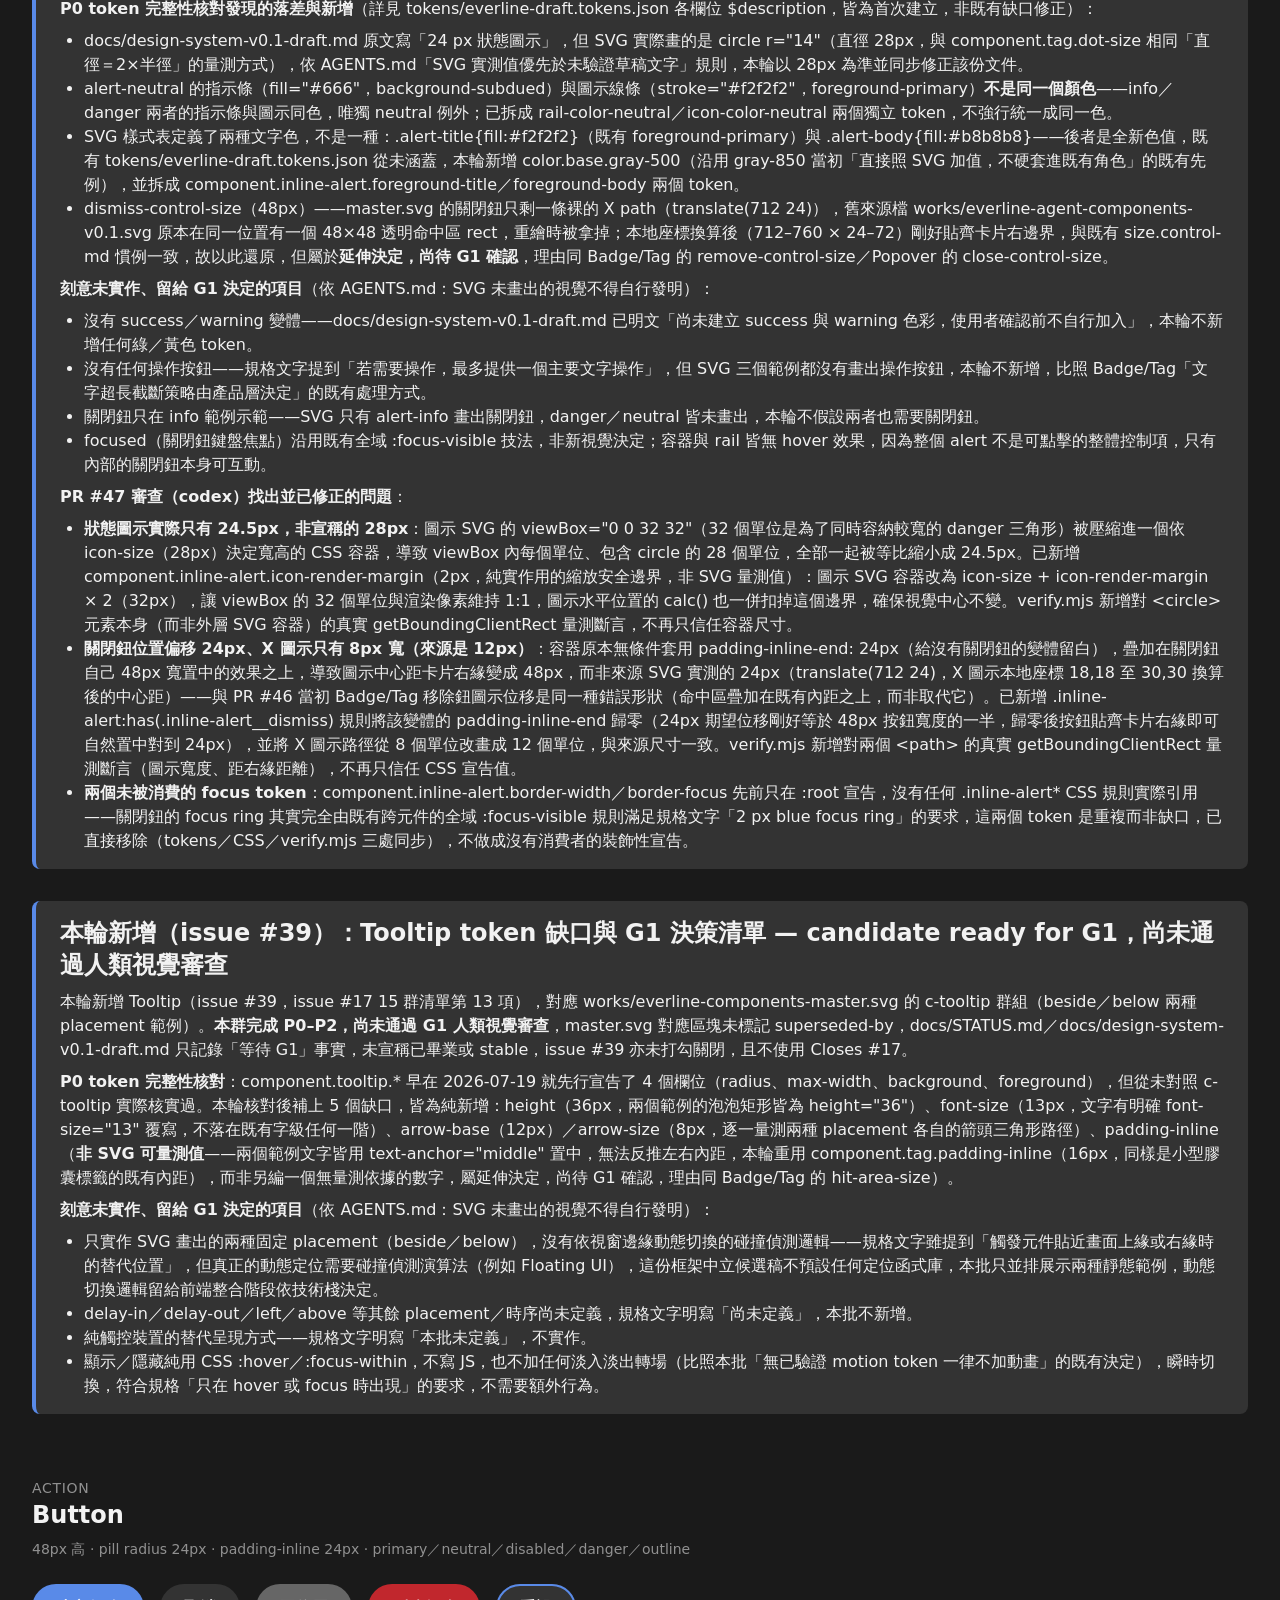
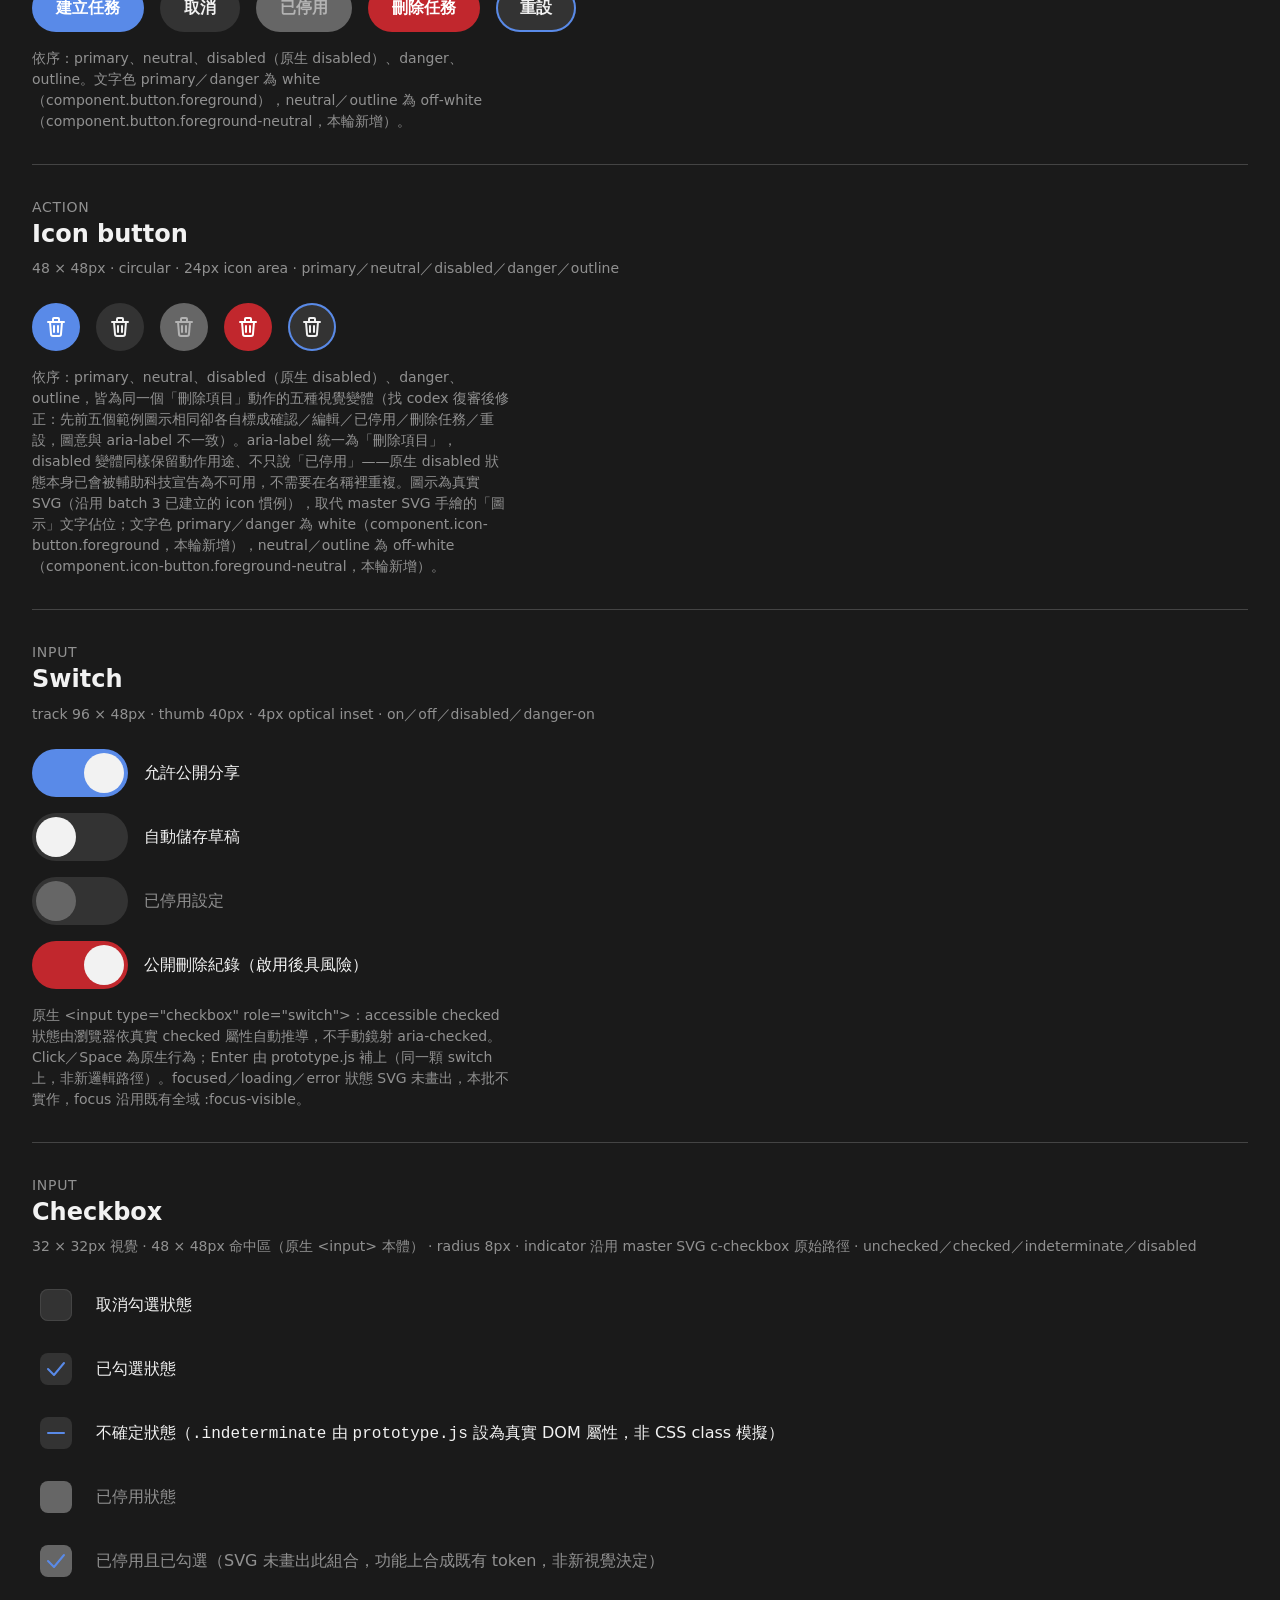
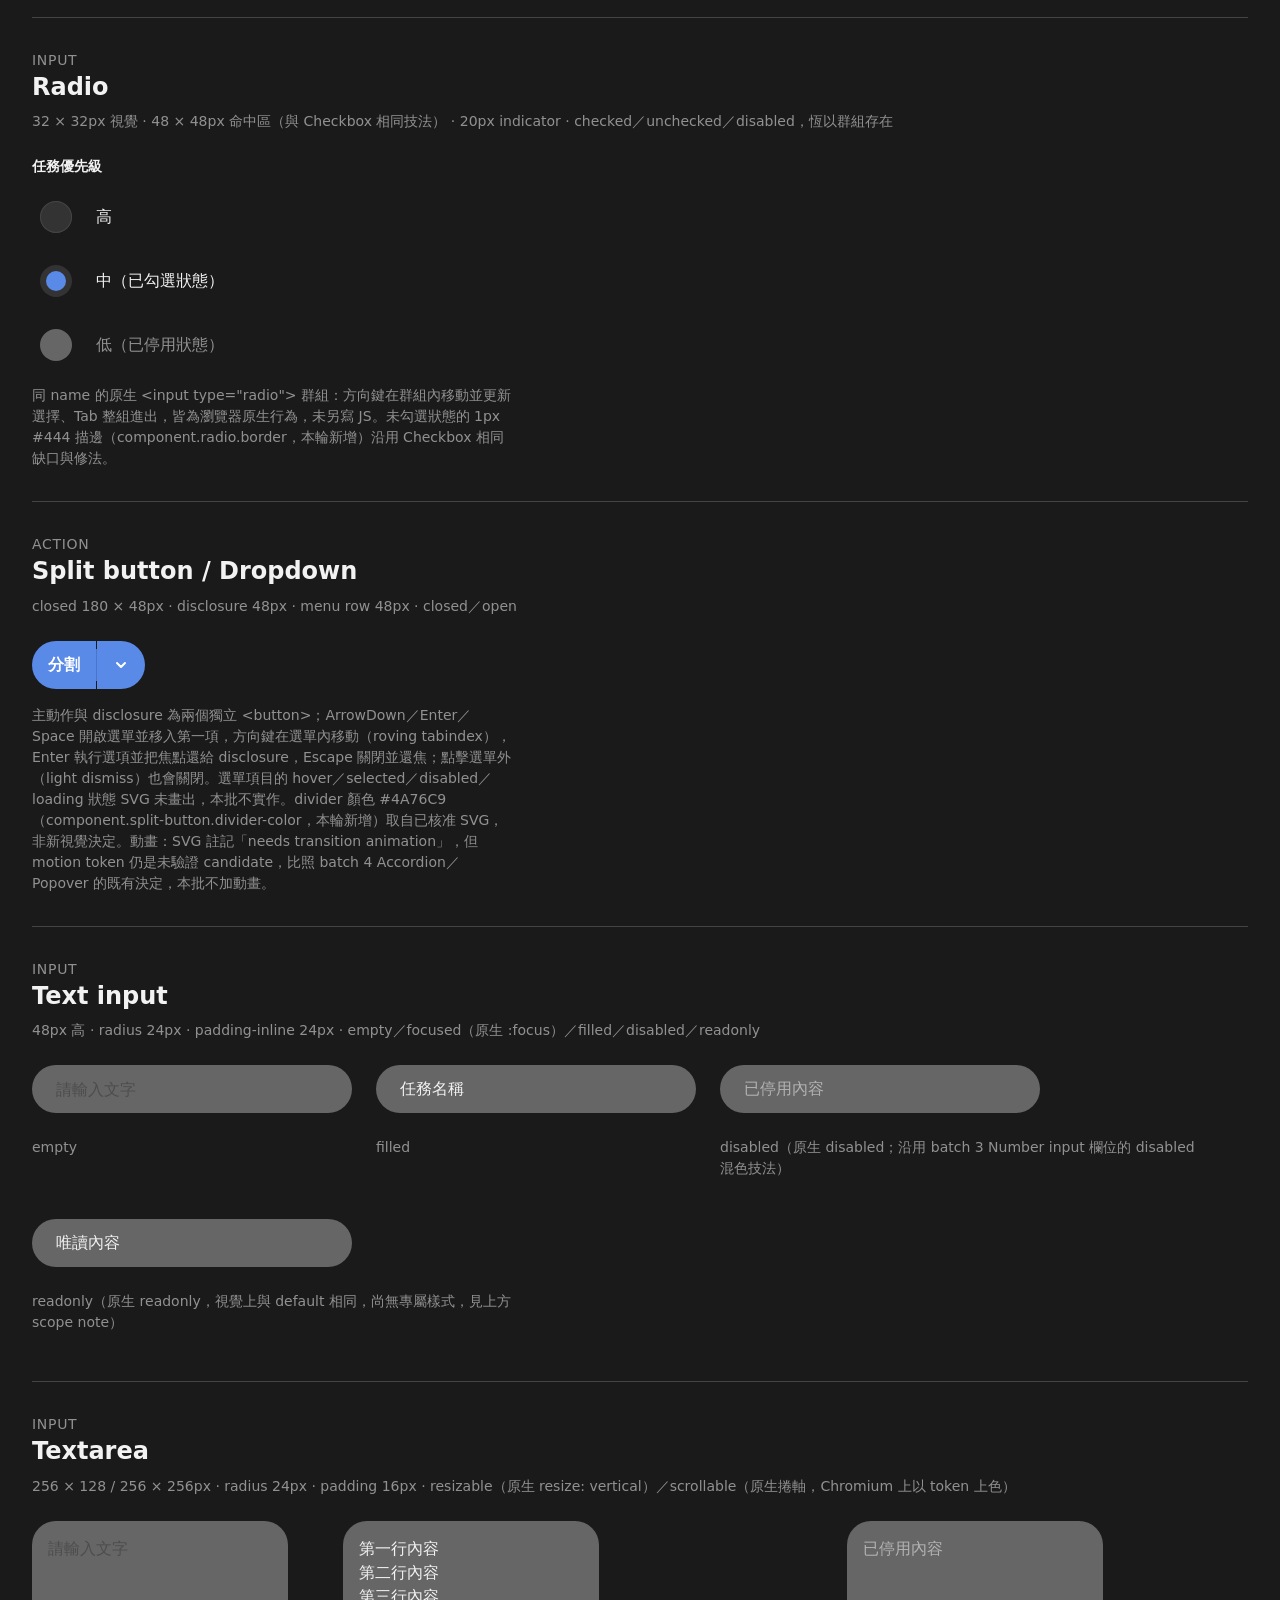
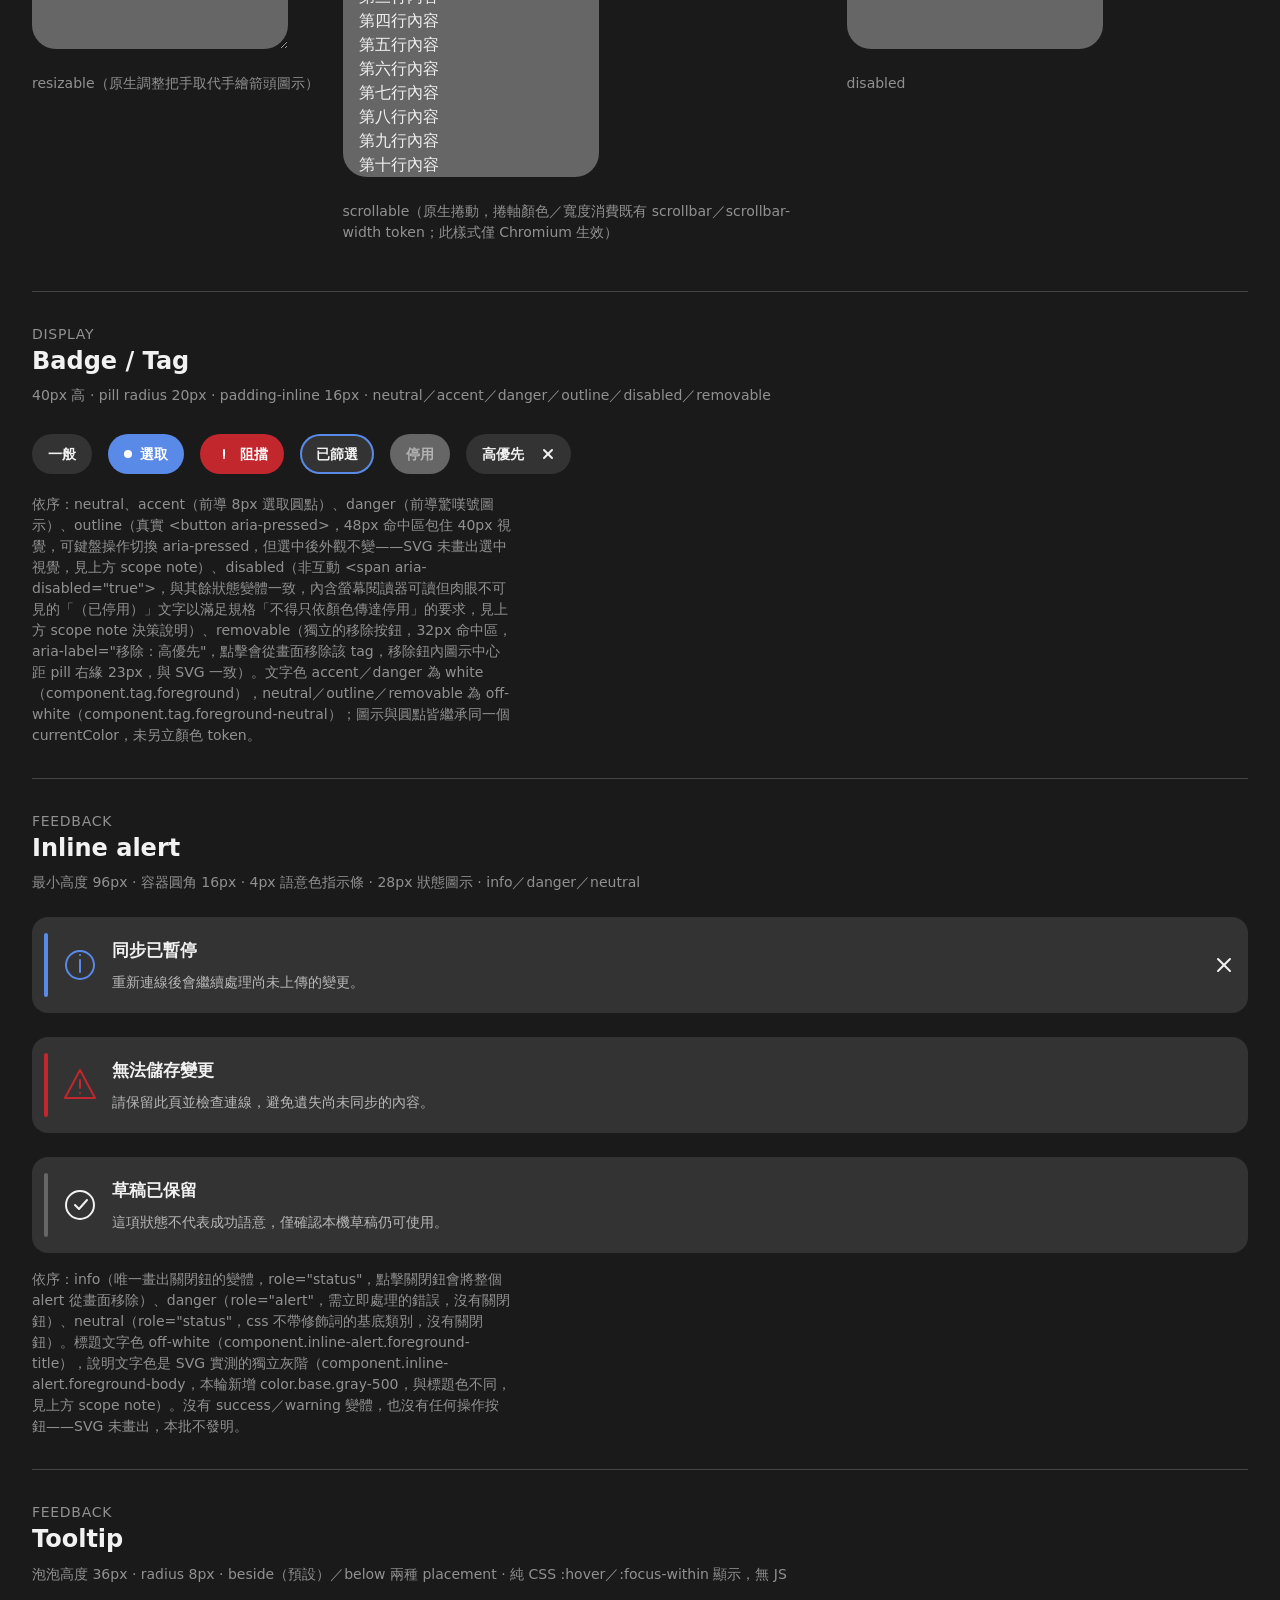
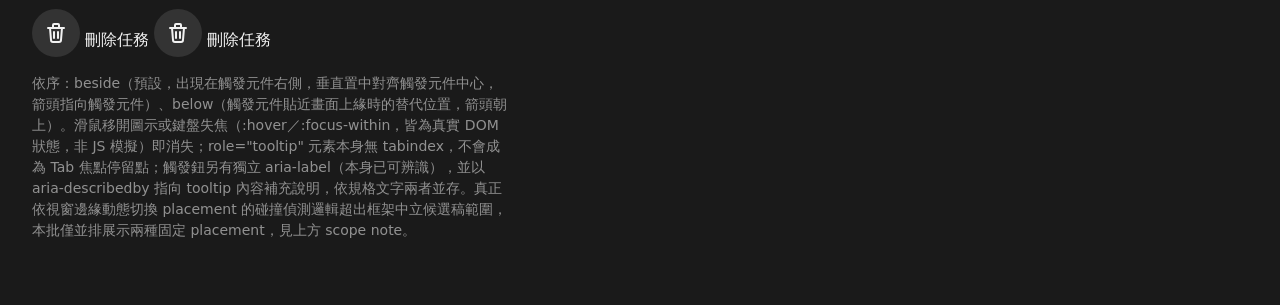
==== commit 86530425: "Revert "docs: graduate tooltip candidate after G1" This reverts commit 1422001ea5787c9a5420704ec2157" ====
--- a/works/html/batch1/index.html
+++ b/works/html/batch1/index.html
@@ -3,17 +3,17 @@
   <head>
     <meta charset="utf-8">
     <meta name="viewport" content="width=device-width, initial-scale=1">
-    <title>Everline v0.1 — 第一批 HTML/CSS 候選元件（issue #17，Button/Checkbox/Text input/Textarea/Inline alert 已畢業，Icon button/Switch/Radio/Split button/Badge/Tag/Tabs 等待 G1）</title>
+    <title>Everline v0.1 — 第一批 HTML/CSS 候選元件（issue #17，Button/Checkbox/Text input/Textarea/Inline alert 已畢業，Icon button/Switch/Radio/Split button/Badge/Tag/Tooltip 等待 G1）</title>
     <link rel="stylesheet" href="styles.css">
   </head>
   <body>
     <main class="catalog" aria-labelledby="page-title">
       <header class="catalog-header">
         <div>
-          <p class="eyebrow">Everline v0.1 · 第一批（issue #17）· 4／15 群已畢業，issues #30–#34、#38 共 6 群等待 G1</p>
+          <p class="eyebrow">Everline v0.1 · 第一批（issue #17）· 4／15 群已畢業，issues #30–#34、#39 共 6 群等待 G1</p>
           <h1 id="page-title">Everline Design Language — Components Batch 1 HTML/CSS Candidate</h1>
-          <p class="lede">Button · Icon button · Switch · Checkbox · Radio · Split button / Dropdown · Text input / Textarea · Badge / Tag · Inline alert · Tabs</p>
-          <p class="trace">驗證：<code>node works/html/batch1/verify.mjs</code>（零相依，只需 Node 22+ 與 Chrome）· Button／Checkbox／Text input／Textarea（c-button／c-checkbox／c-text-input／c-textarea 共 4 個 SVG 群組）2026-07-30 人類 G1 審查通過後已標記群組級 <code>superseded-by</code>；Inline alert（issue #35，<code>c-inline-alert</code>）2026-08-04 人類 G1 審查通過後同樣已標記 <code>superseded-by</code>——合計 5 個 SVG 群組目前皆以本檔案為候選規格來源。Icon button（issue #30）／Switch（issue #31）／Radio（issue #32）／Split button（issue #33）／Badge Tag（issue #34）／Tabs（issue #38）此輪仍是 <strong>candidate ready for G1，尚未通過人類審查，master.svg 對應的 c-icon-button／c-switch／c-radio／c-split-button／c-badge-tag／c-tabs 群組尚未標記 <code>superseded-by</code></strong>，master SVG 仍是這 6 群目前的權威來源。master.svg 除 c-color-swatch 外共 16 個產品元件群組，此輪畢業＋等待 G1 合計 11 個，其餘 5 個 SVG 群組（Select／Menu／Tooltip／Modal／Toast）不受影響；issue #17 15 群清單中，已畢業 4 群＋等待 G1 的 6 群共 10 群，仍有 5 群未動工。整份仍是 candidate，未宣告 stable。</p>
+          <p class="lede">Button · Icon button · Switch · Checkbox · Radio · Split button / Dropdown · Text input / Textarea · Badge / Tag · Inline alert · Tooltip</p>
+          <p class="trace">驗證：<code>node works/html/batch1/verify.mjs</code>（零相依，只需 Node 22+ 與 Chrome）· Button／Checkbox／Text input／Textarea（c-button／c-checkbox／c-text-input／c-textarea 共 4 個 SVG 群組）2026-07-30 人類 G1 審查通過後已標記群組級 <code>superseded-by</code>；Inline alert（issue #35，<code>c-inline-alert</code>）2026-08-04 人類 G1 審查通過後同樣已標記 <code>superseded-by</code>——合計 5 個 SVG 群組目前皆以本檔案為候選規格來源。Icon button（issue #30）／Switch（issue #31）／Radio（issue #32）／Split button（issue #33）／Badge Tag（issue #34）／Tooltip（issue #39）此輪仍是 <strong>candidate ready for G1，尚未通過人類審查，master.svg 對應的 c-icon-button／c-switch／c-radio／c-split-button／c-badge-tag／c-tooltip 群組尚未標記 <code>superseded-by</code></strong>，master SVG 仍是這 6 群目前的權威來源。master.svg 除 c-color-swatch 外共 16 個產品元件群組，此輪畢業＋等待 G1 合計 11 個，其餘 5 個 SVG 群組（Select／Menu／Tabs／Modal／Toast）不受影響；issue #17 15 群清單中，已畢業 4 群＋等待 G1 的 6 群共 10 群，仍有 5 群未動工。整份仍是 candidate，未宣告 stable。</p>
         </div>
         <p class="candidate-badge"><span aria-hidden="true"></span> CANDIDATE · MIXED G1 STATUS, SEE TRACE</p>
       </header>
@@ -104,19 +104,15 @@
       </aside>
 
       <aside class="scope-note" aria-labelledby="scope-title-5">
-        <h2 id="scope-title-5">本輪新增（issue #38）：Tabs token 缺口與更正、G1 決策清單 — candidate ready for G1，尚未通過人類視覺審查</h2>
-        <p>本輪新增 Tabs（issue #38，issue #17 15 群清單第 12 項），對應 <code>works/everline-components-master.svg</code> 的 <code>c-tabs</code> 群組（selected／default／disabled／hover 四種範例文字）。<strong>本群完成 P0–P2，尚未通過 G1 人類視覺審查</strong>，master.svg 對應區塊未標記 <code>superseded-by</code>，<code>docs/STATUS.md</code>／<code>docs/design-system-v0.1-draft.md</code> 只記錄「等待 G1」事實，未宣稱已畢業或 stable，issue #38 亦未打勾關閉，且不使用 <code>Closes #17</code>。</p>
-        <p><strong>P0 token 完整性核對發現 1 個既有數值錯誤與 4 個缺口</strong>（詳見 <code>tokens/everline-draft.tokens.json</code> 各欄位 <code>$description</code>）：</p>
-        <ul>
-          <li><strong>更正（非缺口）</strong>：<code>component.tabs.foreground-default</code> 早在 2026-07-19 就宣告為 <code>color.base.gray-700</code>（<code>#4D4D4D</code>），但從未對照 SVG 核實過——<code>c-tabs</code> 的 default（未選取）分頁文字實際是 <code>fill="#a8a8a8"</code>，不是 <code>#4D4D4D</code>。已新增 <code>color.base.gray-550</code> backfill 此值（沿用 <code>gray-500</code>／<code>gray-850</code> 既有先例），並把 <code>foreground-default</code> 改指向它——這是修正既有候選值與 SVG 的落差，不是單純新增。</li>
-          <li><code>divider-width</code>（1px，全寬分隔線的 <code>stroke-width</code>，先前一個字都沒有涵蓋）。</li>
-          <li><code>hover-padding-inline</code>（8px，直接沿用既有 <code>space.1</code>）、<code>hover-height</code>（28px）、<code>hover-radius</code>（6px，不落在既有 <code>radius.*</code> 任何一階）——三者皆量測自唯一畫出實際外框的 hover 範例（<code>rect x="312" width="56" height="28" rx="6"</code>，文字 <code>x="320"</code>，內距推得 8px）。</li>
-        </ul>
-        <p><strong>刻意未實作、留給 G1 決定的項目</strong>（依 <code>AGENTS.md</code>：SVG 未畫出的視覺不得自行發明；<code>docs/design-system-v0.1-draft.md</code> 已明文「focus-visible 尚未畫出」）：</p>
-        <ul>
-          <li>鍵盤 focus 沒有專屬視覺，沿用全域 <code>:focus-visible</code>——與 Menu 元件明確畫出專屬 focus ring 的情況不同，這裡規格文字明寫尚未畫出。</li>
-          <li>只有 hover 範例畫出實際外框尺寸（padding／height／radius）；為了讓每個分頁有一致、真實的命中區，本批讓所有分頁狀態都套用這組尺寸，僅背景色在非 hover 狀態下透明不可見——這是依唯一有量測依據的狀態做的合理延伸，不是另外發明新視覺，非 hover 狀態的可見樣式與 SVG 完全一致（無背景框）。</li>
-          <li>SVG 示範的 5 個分頁彼此間距（0／80／160／240／320）是這份靜態圖表自己的排版網格，不是量測得到的元件間距 token——沒有任何一個分頁畫出自己的完整命中區可供量測間距，本批改用既有 <code>space.1</code> 作為 <code>gap</code>，不強行複製這組網格數字。</li>
+        <h2 id="scope-title-5">本輪新增（issue #39）：Tooltip token 缺口與 G1 決策清單 — candidate ready for G1，尚未通過人類視覺審查</h2>
+        <p>本輪新增 Tooltip（issue #39，issue #17 15 群清單第 13 項），對應 <code>works/everline-components-master.svg</code> 的 <code>c-tooltip</code> 群組（beside／below 兩種 placement 範例）。<strong>本群完成 P0–P2，尚未通過 G1 人類視覺審查</strong>，master.svg 對應區塊未標記 <code>superseded-by</code>，<code>docs/STATUS.md</code>／<code>docs/design-system-v0.1-draft.md</code> 只記錄「等待 G1」事實，未宣稱已畢業或 stable，issue #39 亦未打勾關閉，且不使用 <code>Closes #17</code>。</p>
+        <p><strong>P0 token 完整性核對</strong>：<code>component.tooltip.*</code> 早在 2026-07-19 就先行宣告了 4 個欄位（radius、max-width、background、foreground），但從未對照 <code>c-tooltip</code> 實際核實過。本輪核對後補上 5 個缺口，皆為純新增：<code>height</code>（36px，兩個範例的泡泡矩形皆為 <code>height="36"</code>）、<code>font-size</code>（13px，文字有明確 <code>font-size="13"</code> 覆寫，不落在既有字級任何一階）、<code>arrow-base</code>（12px）／<code>arrow-size</code>（8px，逐一量測兩種 placement 各自的箭頭三角形路徑）、<code>padding-inline</code>（<strong>非 SVG 可量測值</strong>——兩個範例文字皆用 <code>text-anchor="middle"</code> 置中，無法反推左右內距，本輪重用 <code>component.tag.padding-inline</code>（16px，同樣是小型膠囊標籤的既有內距），而非另編一個無量測依據的數字，屬延伸決定，尚待 G1 確認，理由同 Badge/Tag 的 <code>hit-area-size</code>）。</p>
+        <p><strong>刻意未實作、留給 G1 決定的項目</strong>（依 <code>AGENTS.md</code>：SVG 未畫出的視覺不得自行發明）：</p>
+        <ul>
+          <li>只實作 SVG 畫出的兩種固定 placement（beside／below），沒有依視窗邊緣動態切換的碰撞偵測邏輯——規格文字雖提到「觸發元件貼近畫面上緣或右緣時的替代位置」，但真正的動態定位需要碰撞偵測演算法（例如 Floating UI），這份框架中立候選稿不預設任何定位函式庫，本批只並排展示兩種靜態範例，動態切換邏輯留給前端整合階段依技術棧決定。</li>
+          <li><code>delay-in</code>／<code>delay-out</code>／<code>left</code>／<code>above</code> 等其餘 placement／時序尚未定義，規格文字明寫「尚未定義」，本批不新增。</li>
+          <li>純觸控裝置的替代呈現方式——規格文字明寫「本批未定義」，不實作。</li>
+          <li>顯示／隱藏純用 CSS <code>:hover</code>／<code>:focus-within</code>，不寫 JS，也不加任何淡入淡出轉場（比照本批「無已驗證 motion token 一律不加動畫」的既有決定），瞬時切換，符合規格「只在 hover 或 focus 時出現」的要求，不需要額外行為。</li>
         </ul>
       </aside>
 
@@ -413,28 +409,28 @@
         <p class="example-label">依序：info（唯一畫出關閉鈕的變體，<code>role="status"</code>，點擊關閉鈕會將整個 alert 從畫面移除）、danger（<code>role="alert"</code>，需立即處理的錯誤，沒有關閉鈕）、neutral（<code>role="status"</code>，css 不帶修飾詞的基底類別，沒有關閉鈕）。標題文字色 off-white（<code>component.inline-alert.foreground-title</code>），說明文字色是 SVG 實測的獨立灰階（<code>component.inline-alert.foreground-body</code>，本輪新增 <code>color.base.gray-500</code>，與標題色不同，見上方 scope note）。沒有 success／warning 變體，也沒有任何操作按鈕——SVG 未畫出，本批不發明。</p>
       </section>
 
-      <!-- ===================== Tabs ===================== -->
-      <section class="component-section" aria-labelledby="tabs-title">
-        <div class="section-heading">
-          <p class="eyebrow">Navigation</p>
-          <h2 id="tabs-title">Tabs</h2>
-          <p>2px 選取指示條 · 1px 全寬分隔線 · selected／default／disabled／hover</p>
-        </div>
-        <div class="tabs-examples">
-          <div class="tabs" role="tablist" aria-label="任務詳情">
-            <button class="tab" role="tab" id="tab-activity" aria-selected="true" aria-controls="panel-activity">活動</button>
-            <button class="tab" role="tab" id="tab-settings" aria-selected="false" aria-controls="panel-settings" tabindex="-1">設定</button>
-            <button class="tab" role="tab" id="tab-attachments" aria-selected="false" aria-controls="panel-attachments" tabindex="-1">附件</button>
-            <button class="tab" role="tab" id="tab-history" aria-selected="false" aria-controls="panel-history" tabindex="-1" disabled>紀錄</button>
-            <button class="tab" role="tab" id="tab-preview" aria-selected="false" aria-controls="panel-preview" tabindex="-1">預覽</button>
-          </div>
-          <div class="tabpanel" role="tabpanel" id="panel-activity" aria-labelledby="tab-activity" tabindex="0">近期活動：新增留言、更新狀態。</div>
-          <div class="tabpanel" role="tabpanel" id="panel-settings" aria-labelledby="tab-settings" tabindex="0" hidden>任務設定：負責人、標籤、到期日。</div>
-          <div class="tabpanel" role="tabpanel" id="panel-attachments" aria-labelledby="tab-attachments" tabindex="0" hidden>附件：目前無附件。</div>
-          <div class="tabpanel" role="tabpanel" id="panel-history" aria-labelledby="tab-history" tabindex="0" hidden>紀錄（已停用，無法切換）。</div>
-          <div class="tabpanel" role="tabpanel" id="panel-preview" aria-labelledby="tab-preview" tabindex="0" hidden>預覽：任務卡片外觀預覽。</div>
-        </div>
-        <p class="example-label">真實 <code>role="tablist"</code>／<code>role="tab"</code>／<code>role="tabpanel"</code>，roving <code>tabindex</code>＋自動切換（<code>ArrowLeft</code>／<code>ArrowRight</code> 移動的同時立即切換選取分頁與對應 <code>tabpanel</code>，並略過 disabled 分頁；<code>Tab</code> 鍵離開整組，因為群組內僅選取中的分頁帶 <code>tabindex="0"</code>，屬瀏覽器原生行為）。依序：selected（活動，2px 主色底線＋white 文字）、default（設定／附件，off-white 較淡的 <code>#a8a8a8</code> 文字——本輪更正 <code>component.tabs.foreground-default</code> 的既有 token 落差，見上方 scope note）、disabled（紀錄，原生 <code>disabled</code>，純 <code>opacity</code> 處理，見上方 scope note 說明為何不比照 Button 用 <code>color-mix</code>）、hover（預覽，未預先固定在畫面上，真實 <code>:hover</code> 才會出現 6% 白色圓角底）。keyboard focus 沿用全域 <code>:focus-visible</code>，SVG 未畫出專屬視覺。</p>
+      <!-- ===================== Tooltip ===================== -->
+      <section class="component-section" aria-labelledby="tooltip-title">
+        <div class="section-heading">
+          <p class="eyebrow">Feedback</p>
+          <h2 id="tooltip-title">Tooltip</h2>
+          <p>泡泡高度 36px · radius 8px · beside（預設）／below 兩種 placement · 純 CSS <code>:hover</code>／<code>:focus-within</code> 顯示，無 JS</p>
+        </div>
+        <div class="tooltip-examples">
+          <span class="tooltip-wrapper">
+            <button class="icon-button" type="button" aria-label="刪除任務" aria-describedby="tooltip-beside">
+              <svg viewBox="0 0 24 24" aria-hidden="true"><path d="M4 7h16"/><path d="M10 11v6"/><path d="M14 11v6"/><path d="M6 7l1 12a2 2 0 0 0 2 2h6a2 2 0 0 0 2-2l1-12"/><path d="M9 7V4a1 1 0 0 1 1-1h4a1 1 0 0 1 1 1v3"/></svg>
+            </button>
+            <span class="tooltip tooltip--beside" role="tooltip" id="tooltip-beside">刪除任務</span>
+          </span>
+          <span class="tooltip-wrapper">
+            <button class="icon-button" type="button" aria-label="刪除任務" aria-describedby="tooltip-below">
+              <svg viewBox="0 0 24 24" aria-hidden="true"><path d="M4 7h16"/><path d="M10 11v6"/><path d="M14 11v6"/><path d="M6 7l1 12a2 2 0 0 0 2 2h6a2 2 0 0 0 2-2l1-12"/><path d="M9 7V4a1 1 0 0 1 1-1h4a1 1 0 0 1 1 1v3"/></svg>
+            </button>
+            <span class="tooltip tooltip--below" role="tooltip" id="tooltip-below">刪除任務</span>
+          </span>
+        </div>
+        <p class="example-label">依序：beside（預設，出現在觸發元件右側，垂直置中對齊觸發元件中心，箭頭指向觸發元件）、below（觸發元件貼近畫面上緣時的替代位置，箭頭朝上）。滑鼠移開圖示或鍵盤失焦（<code>:hover</code>／<code>:focus-within</code>，皆為真實 DOM 狀態，非 JS 模擬）即消失；<code>role="tooltip"</code> 元素本身無 <code>tabindex</code>，不會成為 Tab 焦點停留點；觸發鈕另有獨立 <code>aria-label</code>（本身已可辨識），並以 <code>aria-describedby</code> 指向 tooltip 內容補充說明，依規格文字兩者並存。真正依視窗邊緣動態切換 placement 的碰撞偵測邏輯超出框架中立候選稿範圍，本批僅並排展示兩種固定 placement，見上方 scope note。</p>
       </section>
     </main>
     <script src="prototype.js"></script>
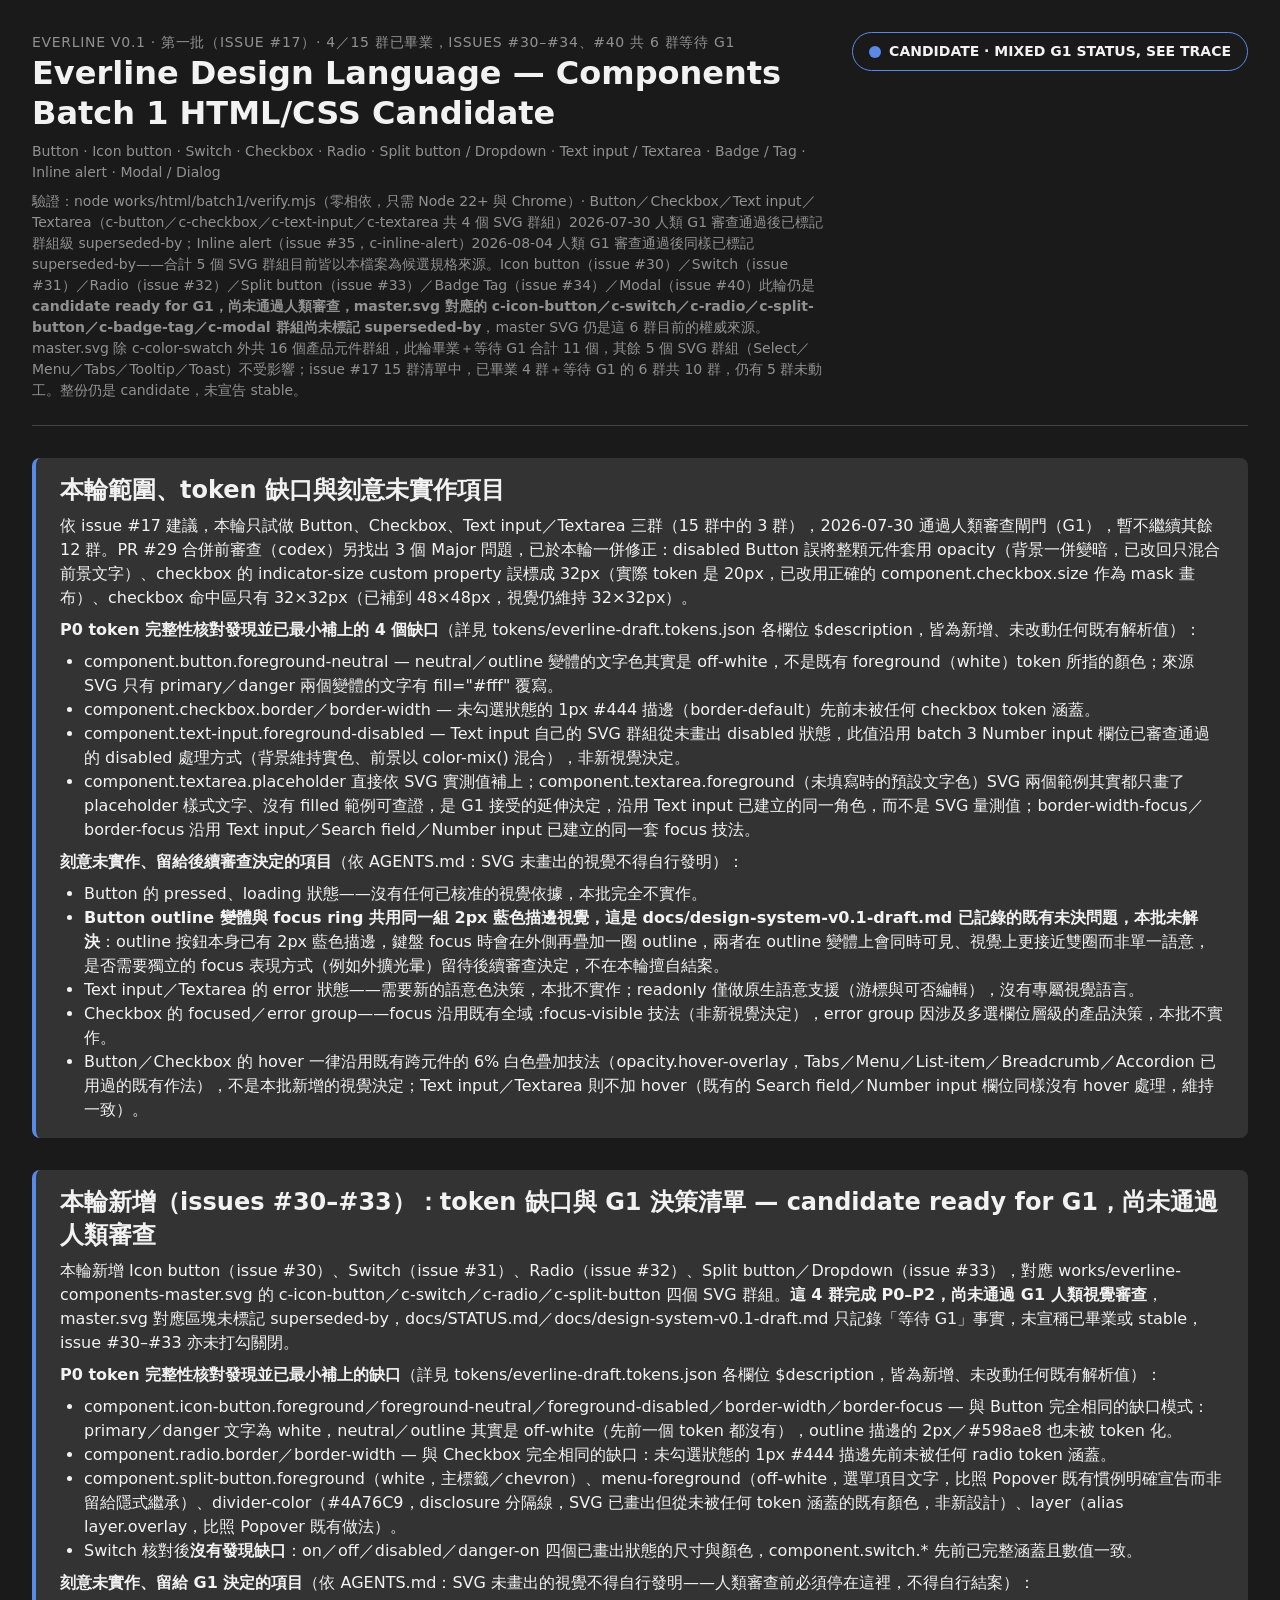
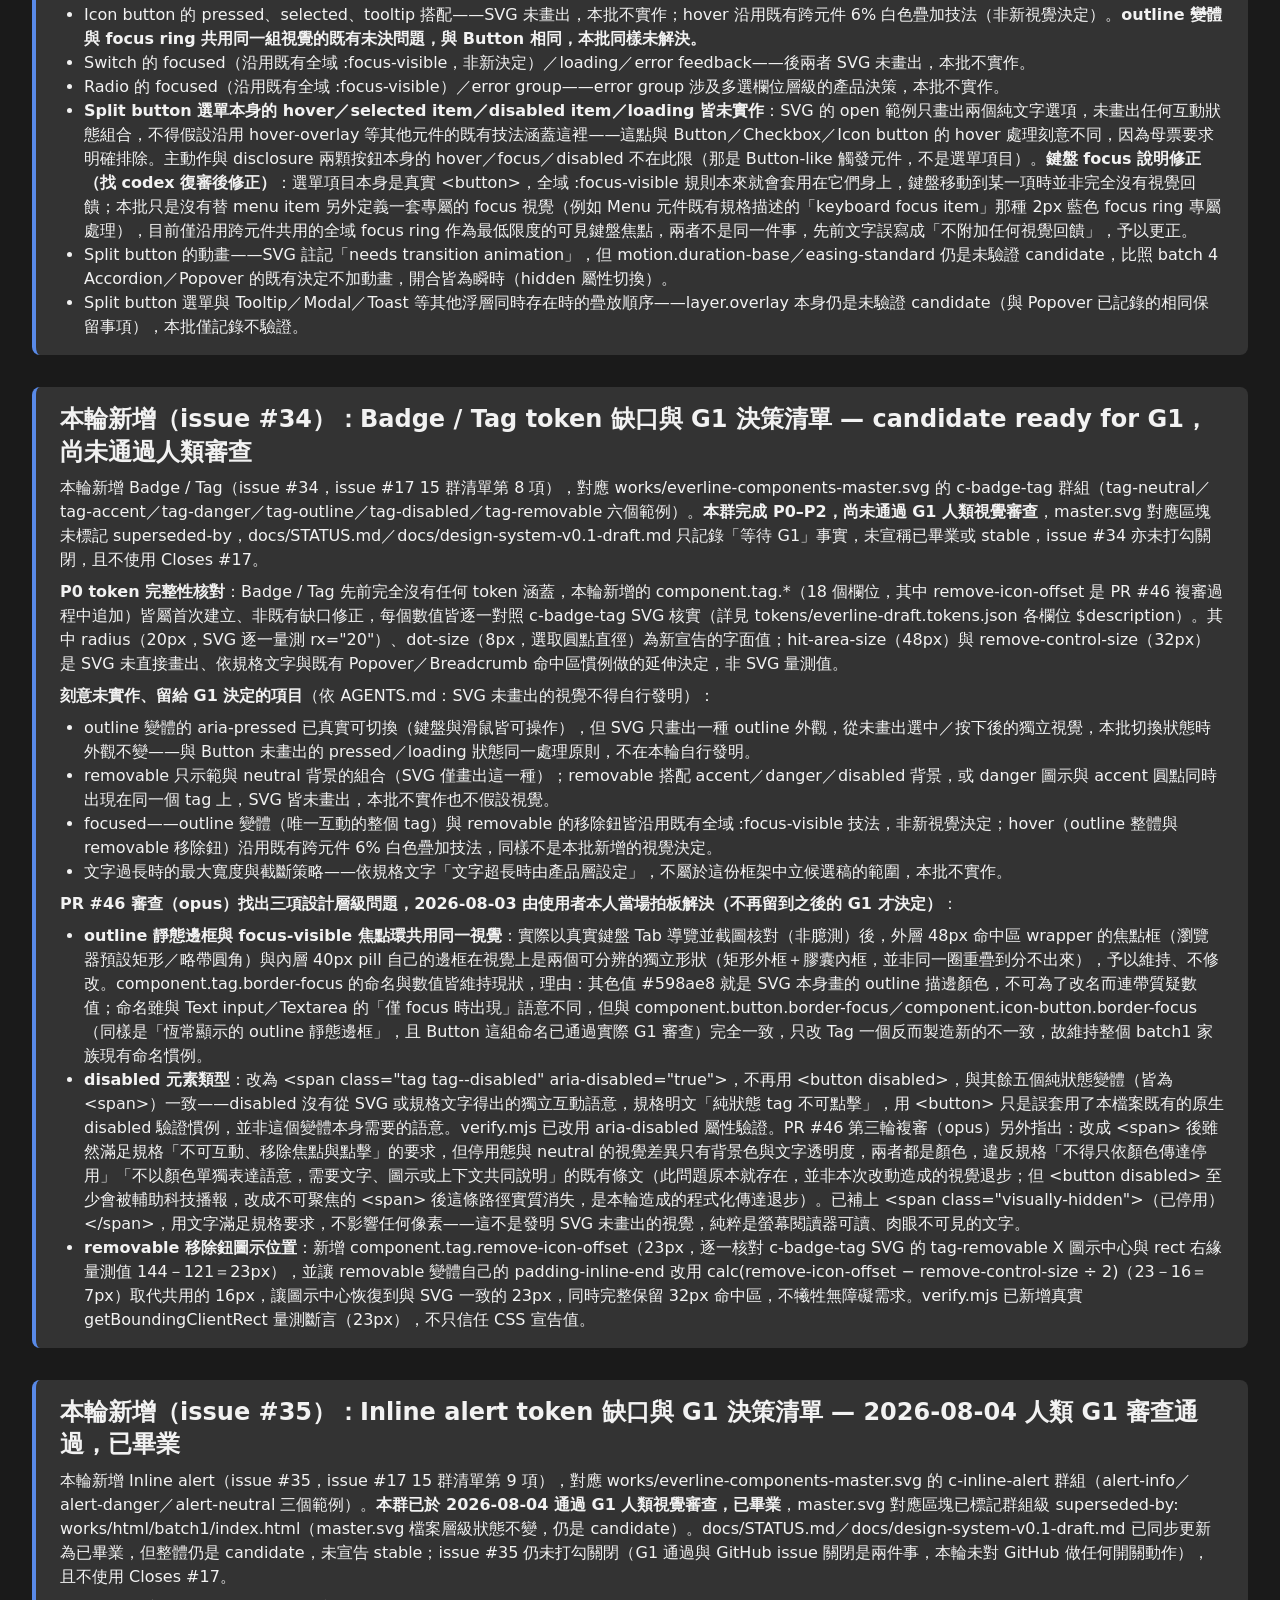
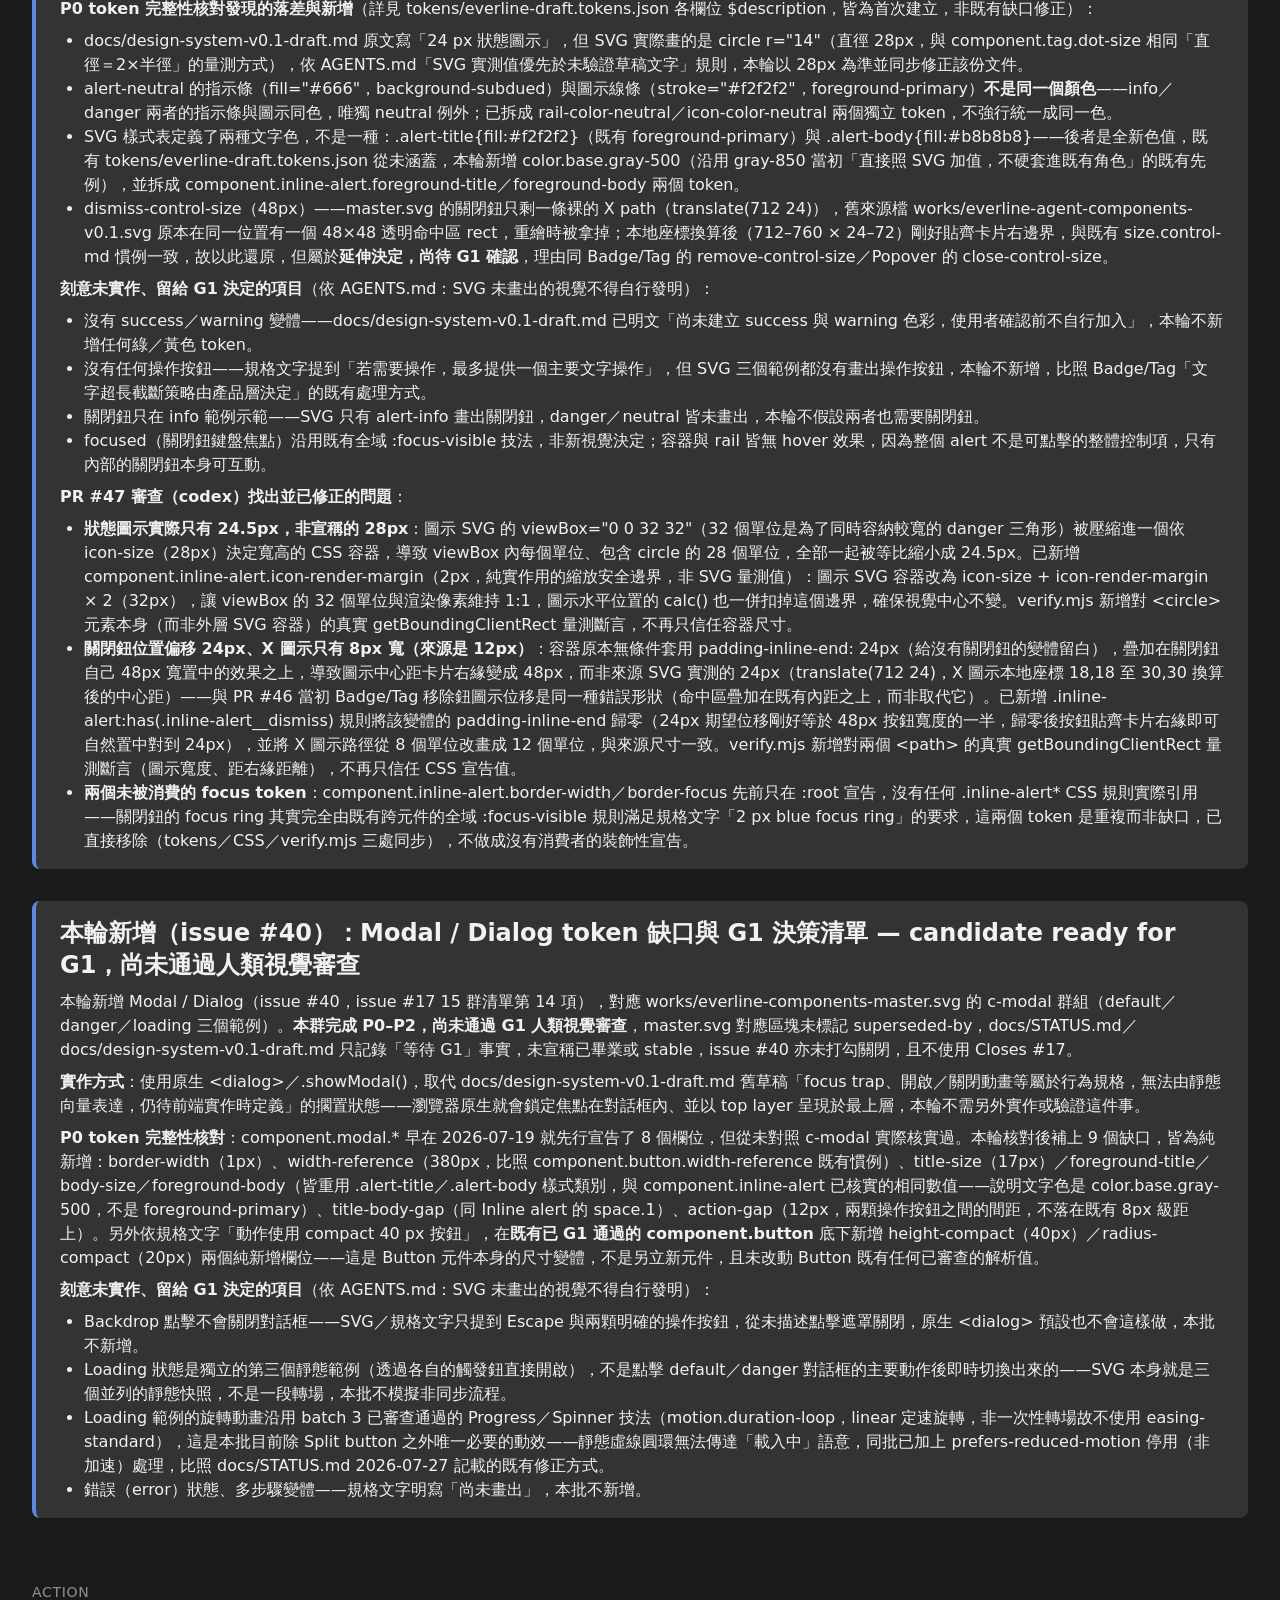
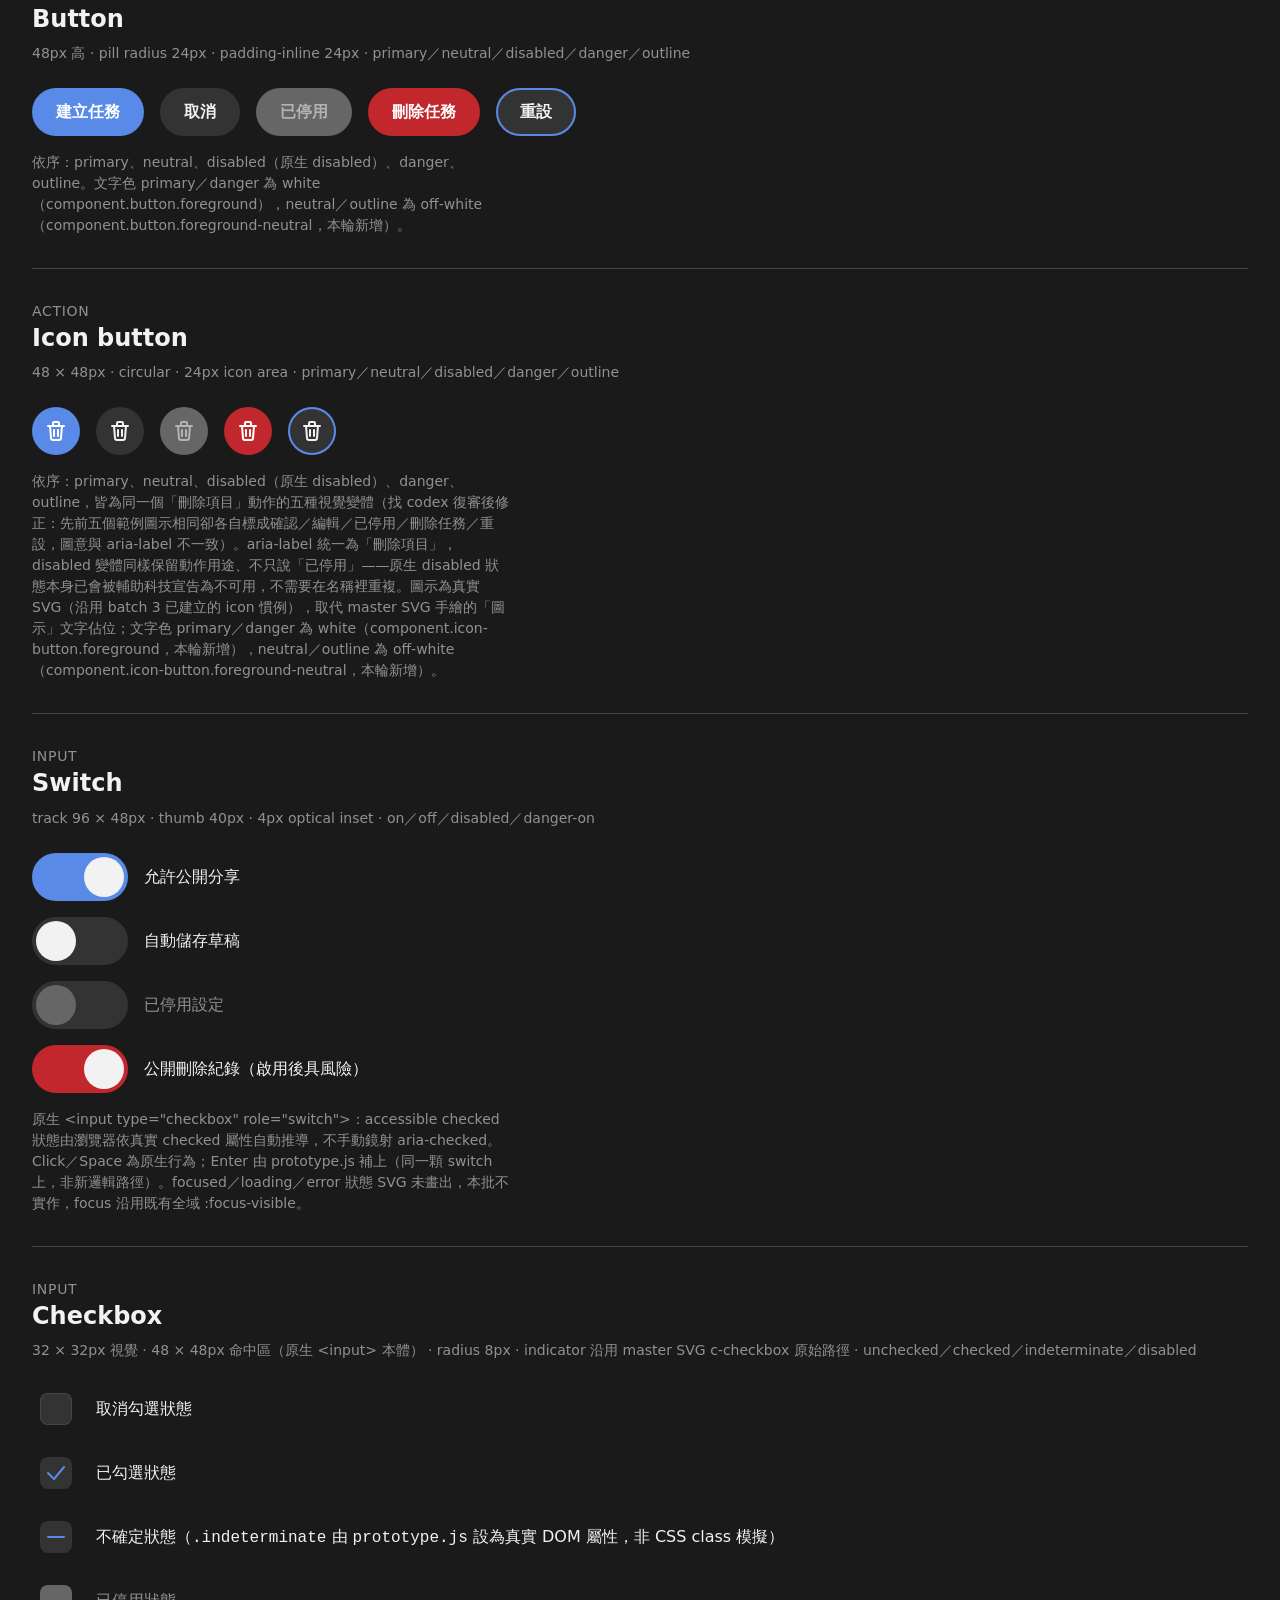
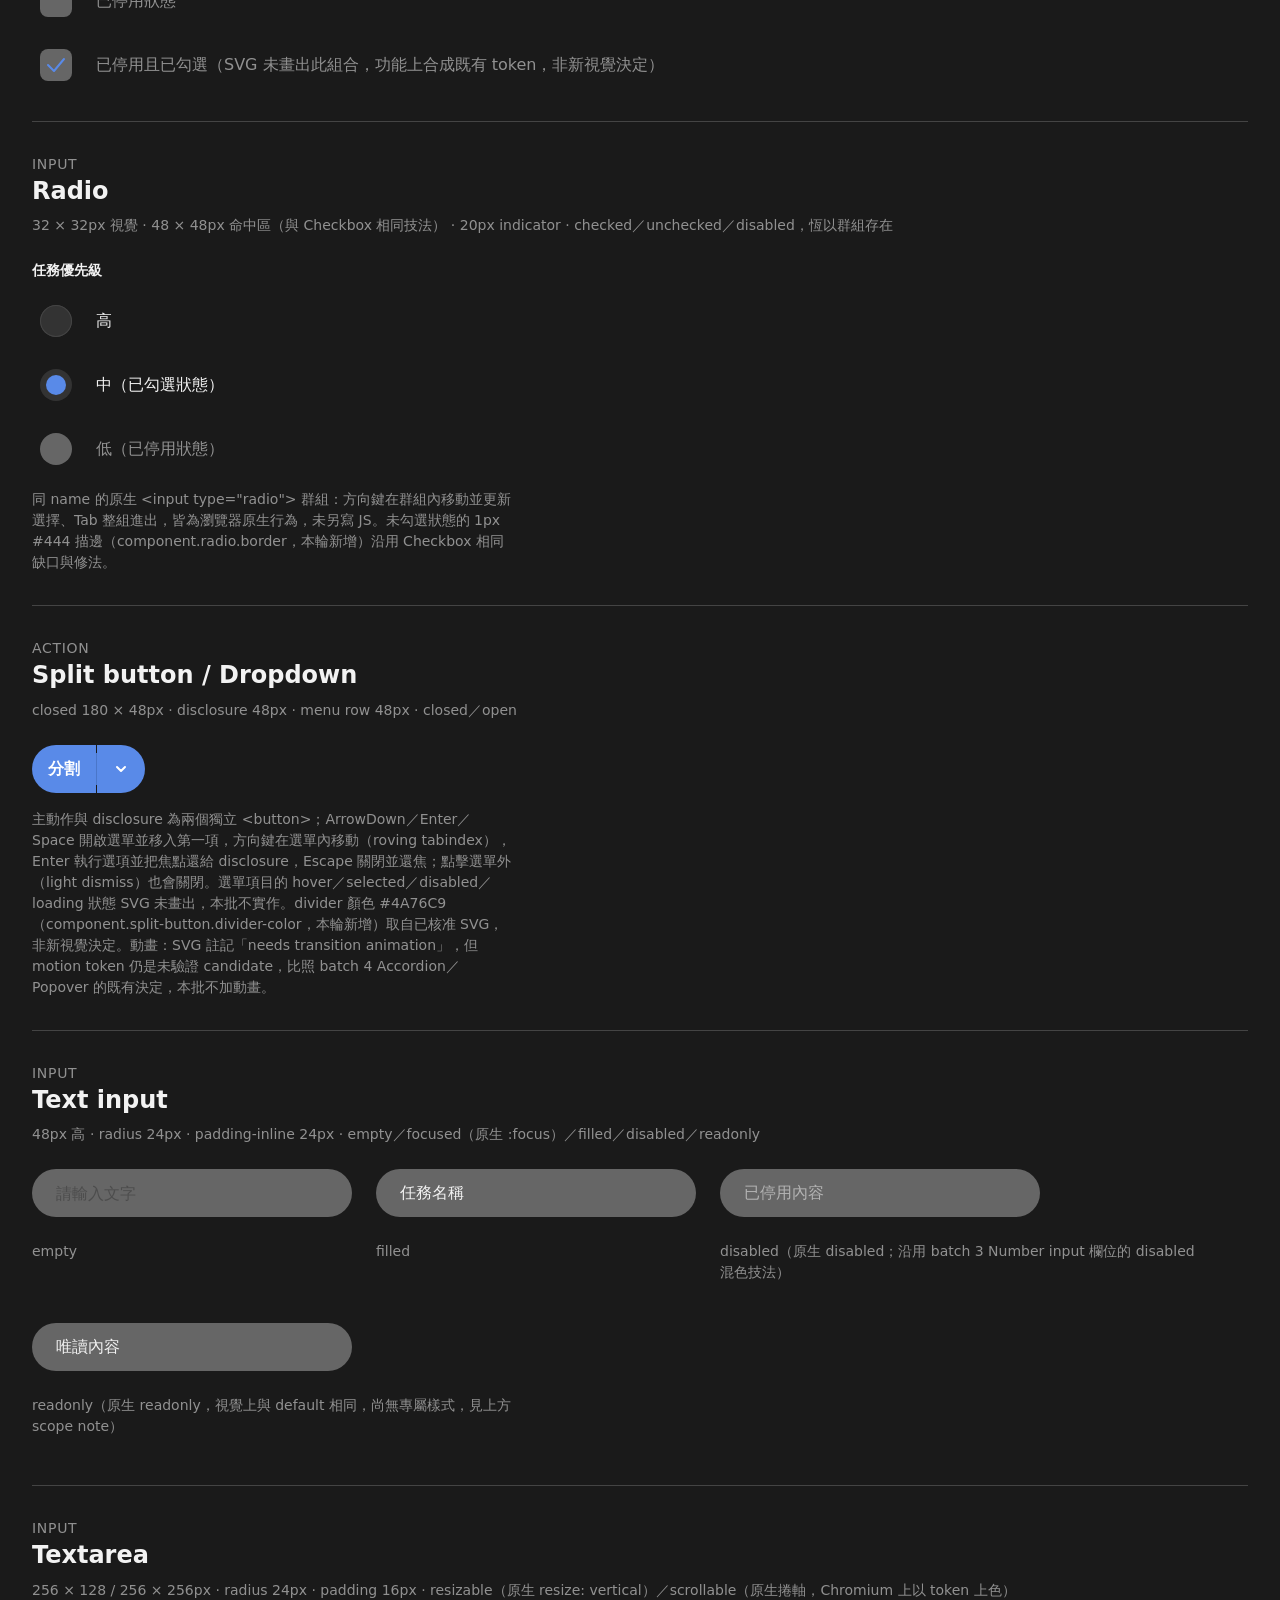
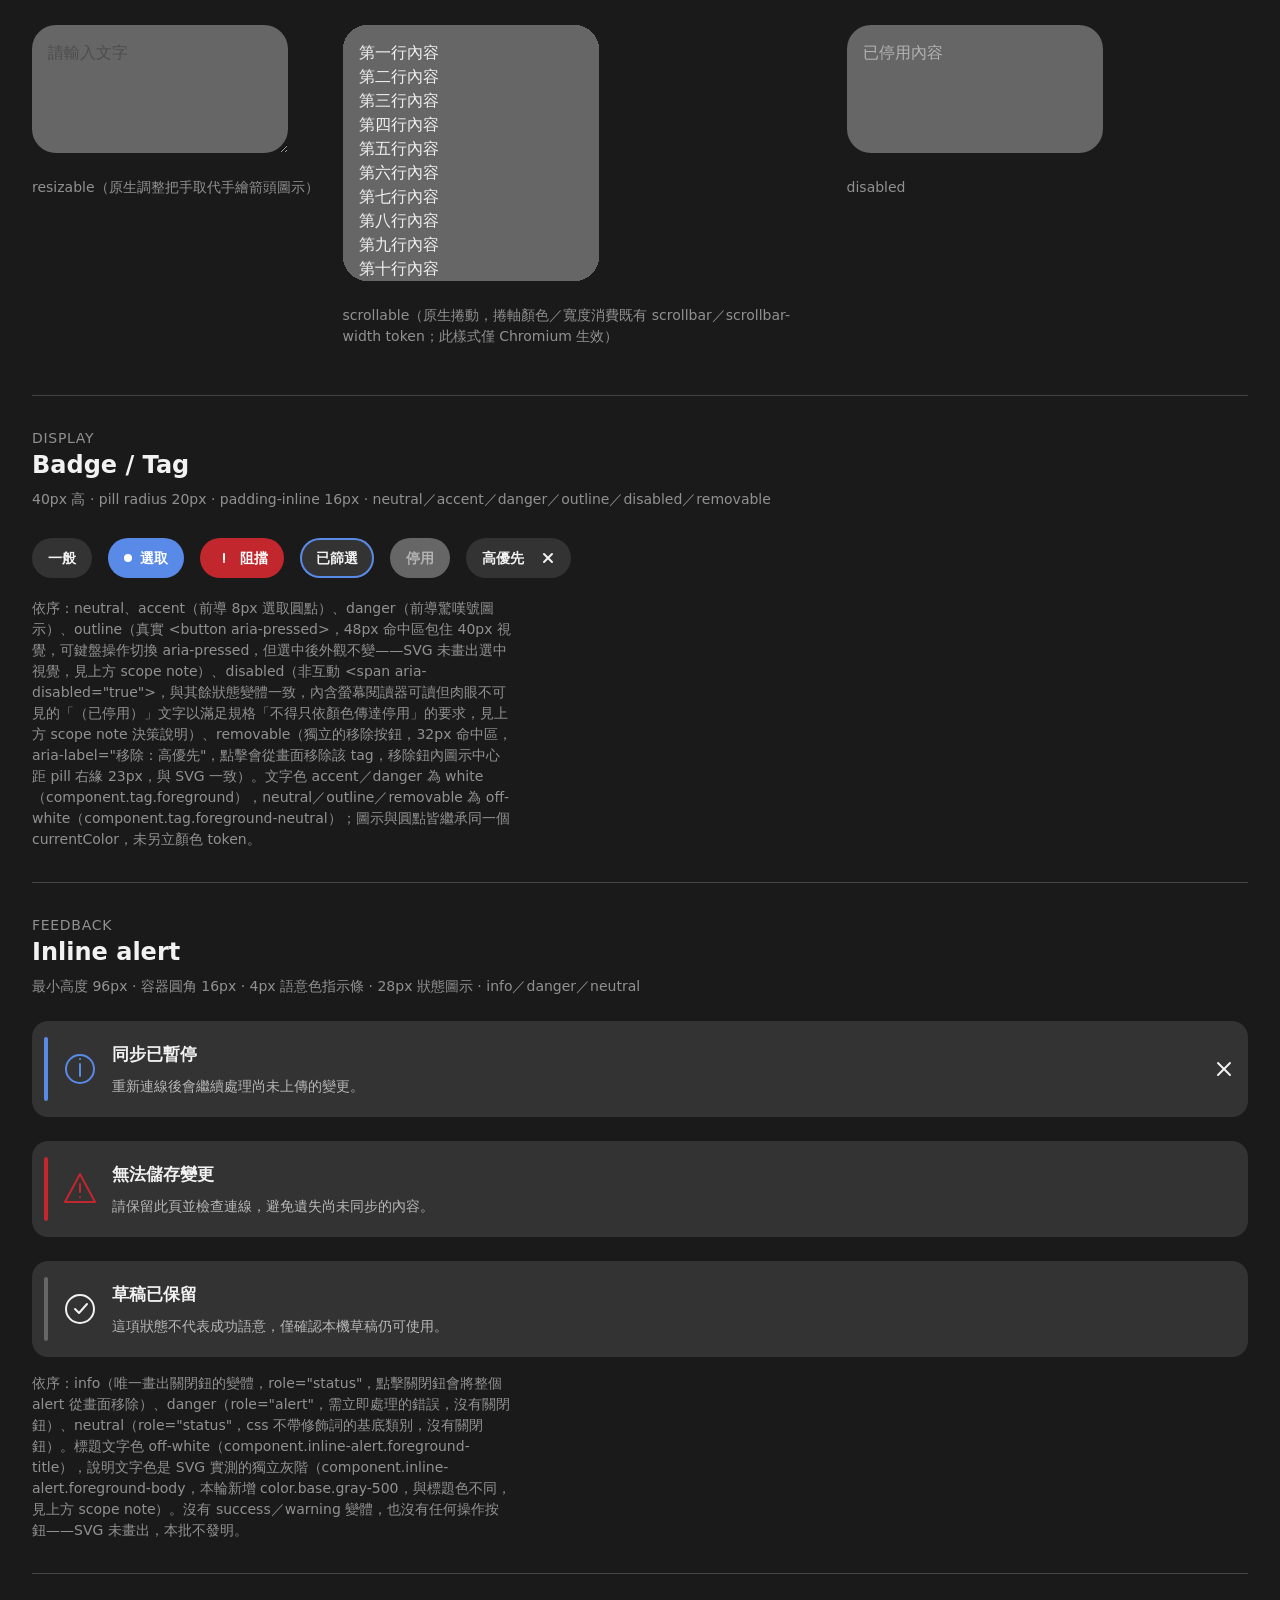
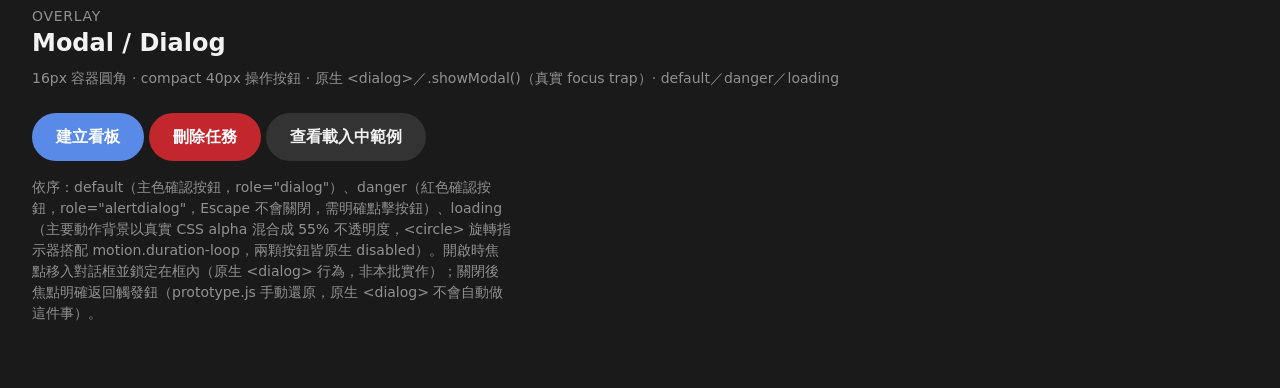
==== commit 90836409: "Revert "docs: graduate modal candidate after G1" This reverts commit 0e73a84346dbc62545b52797c5f1827" ====
--- a/works/html/batch1/index.html
+++ b/works/html/batch1/index.html
@@ -3,17 +3,17 @@
   <head>
     <meta charset="utf-8">
     <meta name="viewport" content="width=device-width, initial-scale=1">
-    <title>Everline v0.1 — 第一批 HTML/CSS 候選元件（issue #17，Button/Checkbox/Text input/Textarea/Inline alert 已畢業，Icon button/Switch/Radio/Split button/Badge/Tag/Tooltip 等待 G1）</title>
+    <title>Everline v0.1 — 第一批 HTML/CSS 候選元件（issue #17，Button/Checkbox/Text input/Textarea/Inline alert 已畢業，Icon button/Switch/Radio/Split button/Badge/Tag/Modal 等待 G1）</title>
     <link rel="stylesheet" href="styles.css">
   </head>
   <body>
     <main class="catalog" aria-labelledby="page-title">
       <header class="catalog-header">
         <div>
-          <p class="eyebrow">Everline v0.1 · 第一批（issue #17）· 4／15 群已畢業，issues #30–#34、#39 共 6 群等待 G1</p>
+          <p class="eyebrow">Everline v0.1 · 第一批（issue #17）· 4／15 群已畢業，issues #30–#34、#40 共 6 群等待 G1</p>
           <h1 id="page-title">Everline Design Language — Components Batch 1 HTML/CSS Candidate</h1>
-          <p class="lede">Button · Icon button · Switch · Checkbox · Radio · Split button / Dropdown · Text input / Textarea · Badge / Tag · Inline alert · Tooltip</p>
-          <p class="trace">驗證：<code>node works/html/batch1/verify.mjs</code>（零相依，只需 Node 22+ 與 Chrome）· Button／Checkbox／Text input／Textarea（c-button／c-checkbox／c-text-input／c-textarea 共 4 個 SVG 群組）2026-07-30 人類 G1 審查通過後已標記群組級 <code>superseded-by</code>；Inline alert（issue #35，<code>c-inline-alert</code>）2026-08-04 人類 G1 審查通過後同樣已標記 <code>superseded-by</code>——合計 5 個 SVG 群組目前皆以本檔案為候選規格來源。Icon button（issue #30）／Switch（issue #31）／Radio（issue #32）／Split button（issue #33）／Badge Tag（issue #34）／Tooltip（issue #39）此輪仍是 <strong>candidate ready for G1，尚未通過人類審查，master.svg 對應的 c-icon-button／c-switch／c-radio／c-split-button／c-badge-tag／c-tooltip 群組尚未標記 <code>superseded-by</code></strong>，master SVG 仍是這 6 群目前的權威來源。master.svg 除 c-color-swatch 外共 16 個產品元件群組，此輪畢業＋等待 G1 合計 11 個，其餘 5 個 SVG 群組（Select／Menu／Tabs／Modal／Toast）不受影響；issue #17 15 群清單中，已畢業 4 群＋等待 G1 的 6 群共 10 群，仍有 5 群未動工。整份仍是 candidate，未宣告 stable。</p>
+          <p class="lede">Button · Icon button · Switch · Checkbox · Radio · Split button / Dropdown · Text input / Textarea · Badge / Tag · Inline alert · Modal / Dialog</p>
+          <p class="trace">驗證：<code>node works/html/batch1/verify.mjs</code>（零相依，只需 Node 22+ 與 Chrome）· Button／Checkbox／Text input／Textarea（c-button／c-checkbox／c-text-input／c-textarea 共 4 個 SVG 群組）2026-07-30 人類 G1 審查通過後已標記群組級 <code>superseded-by</code>；Inline alert（issue #35，<code>c-inline-alert</code>）2026-08-04 人類 G1 審查通過後同樣已標記 <code>superseded-by</code>——合計 5 個 SVG 群組目前皆以本檔案為候選規格來源。Icon button（issue #30）／Switch（issue #31）／Radio（issue #32）／Split button（issue #33）／Badge Tag（issue #34）／Modal（issue #40）此輪仍是 <strong>candidate ready for G1，尚未通過人類審查，master.svg 對應的 c-icon-button／c-switch／c-radio／c-split-button／c-badge-tag／c-modal 群組尚未標記 <code>superseded-by</code></strong>，master SVG 仍是這 6 群目前的權威來源。master.svg 除 c-color-swatch 外共 16 個產品元件群組，此輪畢業＋等待 G1 合計 11 個，其餘 5 個 SVG 群組（Select／Menu／Tabs／Tooltip／Toast）不受影響；issue #17 15 群清單中，已畢業 4 群＋等待 G1 的 6 群共 10 群，仍有 5 群未動工。整份仍是 candidate，未宣告 stable。</p>
         </div>
         <p class="candidate-badge"><span aria-hidden="true"></span> CANDIDATE · MIXED G1 STATUS, SEE TRACE</p>
       </header>
@@ -104,15 +104,16 @@
       </aside>
 
       <aside class="scope-note" aria-labelledby="scope-title-5">
-        <h2 id="scope-title-5">本輪新增（issue #39）：Tooltip token 缺口與 G1 決策清單 — candidate ready for G1，尚未通過人類視覺審查</h2>
-        <p>本輪新增 Tooltip（issue #39，issue #17 15 群清單第 13 項），對應 <code>works/everline-components-master.svg</code> 的 <code>c-tooltip</code> 群組（beside／below 兩種 placement 範例）。<strong>本群完成 P0–P2，尚未通過 G1 人類視覺審查</strong>，master.svg 對應區塊未標記 <code>superseded-by</code>，<code>docs/STATUS.md</code>／<code>docs/design-system-v0.1-draft.md</code> 只記錄「等待 G1」事實，未宣稱已畢業或 stable，issue #39 亦未打勾關閉，且不使用 <code>Closes #17</code>。</p>
-        <p><strong>P0 token 完整性核對</strong>：<code>component.tooltip.*</code> 早在 2026-07-19 就先行宣告了 4 個欄位（radius、max-width、background、foreground），但從未對照 <code>c-tooltip</code> 實際核實過。本輪核對後補上 5 個缺口，皆為純新增：<code>height</code>（36px，兩個範例的泡泡矩形皆為 <code>height="36"</code>）、<code>font-size</code>（13px，文字有明確 <code>font-size="13"</code> 覆寫，不落在既有字級任何一階）、<code>arrow-base</code>（12px）／<code>arrow-size</code>（8px，逐一量測兩種 placement 各自的箭頭三角形路徑）、<code>padding-inline</code>（<strong>非 SVG 可量測值</strong>——兩個範例文字皆用 <code>text-anchor="middle"</code> 置中，無法反推左右內距，本輪重用 <code>component.tag.padding-inline</code>（16px，同樣是小型膠囊標籤的既有內距），而非另編一個無量測依據的數字，屬延伸決定，尚待 G1 確認，理由同 Badge/Tag 的 <code>hit-area-size</code>）。</p>
+        <h2 id="scope-title-5">本輪新增（issue #40）：Modal / Dialog token 缺口與 G1 決策清單 — candidate ready for G1，尚未通過人類視覺審查</h2>
+        <p>本輪新增 Modal / Dialog（issue #40，issue #17 15 群清單第 14 項），對應 <code>works/everline-components-master.svg</code> 的 <code>c-modal</code> 群組（default／danger／loading 三個範例）。<strong>本群完成 P0–P2，尚未通過 G1 人類視覺審查</strong>，master.svg 對應區塊未標記 <code>superseded-by</code>，<code>docs/STATUS.md</code>／<code>docs/design-system-v0.1-draft.md</code> 只記錄「等待 G1」事實，未宣稱已畢業或 stable，issue #40 亦未打勾關閉，且不使用 <code>Closes #17</code>。</p>
+        <p><strong>實作方式</strong>：使用原生 <code>&lt;dialog&gt;</code>／<code>.showModal()</code>，取代 <code>docs/design-system-v0.1-draft.md</code> 舊草稿「focus trap、開啟／關閉動畫等屬於行為規格，無法由靜態向量表達，仍待前端實作時定義」的擱置狀態——瀏覽器原生就會鎖定焦點在對話框內、並以 top layer 呈現於最上層，本輪不需另外實作或驗證這件事。</p>
+        <p><strong>P0 token 完整性核對</strong>：<code>component.modal.*</code> 早在 2026-07-19 就先行宣告了 8 個欄位，但從未對照 <code>c-modal</code> 實際核實過。本輪核對後補上 9 個缺口，皆為純新增：<code>border-width</code>（1px）、<code>width-reference</code>（380px，比照 <code>component.button.width-reference</code> 既有慣例）、<code>title-size</code>（17px）／<code>foreground-title</code>／<code>body-size</code>／<code>foreground-body</code>（皆重用 <code>.alert-title</code>／<code>.alert-body</code> 樣式類別，與 <code>component.inline-alert</code> 已核實的相同數值——說明文字色是 <code>color.base.gray-500</code>，不是 <code>foreground-primary</code>）、<code>title-body-gap</code>（同 Inline alert 的 <code>space.1</code>）、<code>action-gap</code>（12px，兩顆操作按鈕之間的間距，不落在既有 8px 級距上）。另外依規格文字「動作使用 compact 40 px 按鈕」，在<strong>既有已 G1 通過的 <code>component.button</code></strong> 底下新增 <code>height-compact</code>（40px）／<code>radius-compact</code>（20px）兩個純新增欄位——這是 Button 元件本身的尺寸變體，不是另立新元件，且未改動 Button 既有任何已審查的解析值。</p>
         <p><strong>刻意未實作、留給 G1 決定的項目</strong>（依 <code>AGENTS.md</code>：SVG 未畫出的視覺不得自行發明）：</p>
         <ul>
-          <li>只實作 SVG 畫出的兩種固定 placement（beside／below），沒有依視窗邊緣動態切換的碰撞偵測邏輯——規格文字雖提到「觸發元件貼近畫面上緣或右緣時的替代位置」，但真正的動態定位需要碰撞偵測演算法（例如 Floating UI），這份框架中立候選稿不預設任何定位函式庫，本批只並排展示兩種靜態範例，動態切換邏輯留給前端整合階段依技術棧決定。</li>
-          <li><code>delay-in</code>／<code>delay-out</code>／<code>left</code>／<code>above</code> 等其餘 placement／時序尚未定義，規格文字明寫「尚未定義」，本批不新增。</li>
-          <li>純觸控裝置的替代呈現方式——規格文字明寫「本批未定義」，不實作。</li>
-          <li>顯示／隱藏純用 CSS <code>:hover</code>／<code>:focus-within</code>，不寫 JS，也不加任何淡入淡出轉場（比照本批「無已驗證 motion token 一律不加動畫」的既有決定），瞬時切換，符合規格「只在 hover 或 focus 時出現」的要求，不需要額外行為。</li>
+          <li>Backdrop 點擊不會關閉對話框——SVG／規格文字只提到 <code>Escape</code> 與兩顆明確的操作按鈕，從未描述點擊遮罩關閉，原生 <code>&lt;dialog&gt;</code> 預設也不會這樣做，本批不新增。</li>
+          <li>Loading 狀態是獨立的第三個靜態範例（透過各自的觸發鈕直接開啟），不是點擊 default／danger 對話框的主要動作後即時切換出來的——SVG 本身就是三個並列的靜態快照，不是一段轉場，本批不模擬非同步流程。</li>
+          <li>Loading 範例的旋轉動畫沿用 batch 3 已審查通過的 Progress／Spinner 技法（<code>motion.duration-loop</code>，<code>linear</code> 定速旋轉，非一次性轉場故不使用 <code>easing-standard</code>），這是本批目前除 Split button 之外唯一必要的動效——靜態虛線圓環無法傳達「載入中」語意，同批已加上 <code>prefers-reduced-motion</code> 停用（非加速）處理，比照 <code>docs/STATUS.md</code> 2026-07-27 記載的既有修正方式。</li>
+          <li>錯誤（error）狀態、多步驟變體——規格文字明寫「尚未畫出」，本批不新增。</li>
         </ul>
       </aside>
 
@@ -409,28 +410,49 @@
         <p class="example-label">依序：info（唯一畫出關閉鈕的變體，<code>role="status"</code>，點擊關閉鈕會將整個 alert 從畫面移除）、danger（<code>role="alert"</code>，需立即處理的錯誤，沒有關閉鈕）、neutral（<code>role="status"</code>，css 不帶修飾詞的基底類別，沒有關閉鈕）。標題文字色 off-white（<code>component.inline-alert.foreground-title</code>），說明文字色是 SVG 實測的獨立灰階（<code>component.inline-alert.foreground-body</code>，本輪新增 <code>color.base.gray-500</code>，與標題色不同，見上方 scope note）。沒有 success／warning 變體，也沒有任何操作按鈕——SVG 未畫出，本批不發明。</p>
       </section>
 
-      <!-- ===================== Tooltip ===================== -->
-      <section class="component-section" aria-labelledby="tooltip-title">
-        <div class="section-heading">
-          <p class="eyebrow">Feedback</p>
-          <h2 id="tooltip-title">Tooltip</h2>
-          <p>泡泡高度 36px · radius 8px · beside（預設）／below 兩種 placement · 純 CSS <code>:hover</code>／<code>:focus-within</code> 顯示，無 JS</p>
-        </div>
-        <div class="tooltip-examples">
-          <span class="tooltip-wrapper">
-            <button class="icon-button" type="button" aria-label="刪除任務" aria-describedby="tooltip-beside">
-              <svg viewBox="0 0 24 24" aria-hidden="true"><path d="M4 7h16"/><path d="M10 11v6"/><path d="M14 11v6"/><path d="M6 7l1 12a2 2 0 0 0 2 2h6a2 2 0 0 0 2-2l1-12"/><path d="M9 7V4a1 1 0 0 1 1-1h4a1 1 0 0 1 1 1v3"/></svg>
+      <!-- ===================== Modal / Dialog ===================== -->
+      <section class="component-section" aria-labelledby="modal-title">
+        <div class="section-heading">
+          <p class="eyebrow">Overlay</p>
+          <h2 id="modal-title">Modal / Dialog</h2>
+          <p>16px 容器圓角 · compact 40px 操作按鈕 · 原生 <code>&lt;dialog&gt;</code>／<code>.showModal()</code>（真實 focus trap）· default／danger／loading</p>
+        </div>
+        <div class="modal-examples">
+          <button class="button button--primary" type="button" data-modal-open="modal-default">建立看板</button>
+          <button class="button button--danger" type="button" data-modal-open="modal-danger">刪除任務</button>
+          <button class="button" type="button" data-modal-open="modal-loading">查看載入中範例</button>
+        </div>
+        <p class="example-label" data-modal-status>依序：default（主色確認按鈕，<code>role="dialog"</code>）、danger（紅色確認按鈕，<code>role="alertdialog"</code>，<code>Escape</code> 不會關閉，需明確點擊按鈕）、loading（主要動作背景以真實 CSS alpha 混合成 55% 不透明度，<code>&lt;circle&gt;</code> 旋轉指示器搭配 <code>motion.duration-loop</code>，兩顆按鈕皆原生 <code>disabled</code>）。開啟時焦點移入對話框並鎖定在框內（原生 <code>&lt;dialog&gt;</code> 行為，非本批實作）；關閉後焦點明確返回觸發鈕（<code>prototype.js</code> 手動還原，原生 <code>&lt;dialog&gt;</code> 不會自動做這件事）。</p>
+
+        <dialog class="modal" id="modal-default" role="dialog" aria-labelledby="modal-default-title" aria-describedby="modal-default-body" data-modal>
+          <h2 class="modal__title" id="modal-default-title">建立看板</h2>
+          <p class="modal__body" id="modal-default-body">確認建立後即可開始新增任務與欄位。</p>
+          <div class="modal__actions">
+            <button class="button button--compact" type="button" data-modal-close>取消</button>
+            <button class="button button--compact button--primary" type="button" data-modal-close>建立</button>
+          </div>
+        </dialog>
+
+        <dialog class="modal" id="modal-danger" role="alertdialog" aria-labelledby="modal-danger-title" aria-describedby="modal-danger-body" data-modal data-modal-no-cancel>
+          <h2 class="modal__title" id="modal-danger-title">刪除任務？</h2>
+          <p class="modal__body" id="modal-danger-body">此操作無法復原，任務內容將永久刪除。</p>
+          <div class="modal__actions">
+            <button class="button button--compact" type="button" data-modal-close>取消</button>
+            <button class="button button--compact button--danger" type="button" data-modal-close>刪除</button>
+          </div>
+        </dialog>
+
+        <dialog class="modal" id="modal-loading" role="dialog" aria-labelledby="modal-loading-title" aria-describedby="modal-loading-body" data-modal>
+          <h2 class="modal__title" id="modal-loading-title">建立看板</h2>
+          <p class="modal__body" id="modal-loading-body">正在建立，請稍候…</p>
+          <div class="modal__actions">
+            <button class="button button--compact" type="button" disabled>取消</button>
+            <button class="button button--compact button--primary button--loading" type="button" disabled>
+              <svg class="modal__spinner" viewBox="0 0 24 24" aria-hidden="true"><circle cx="12" cy="12" r="9"/></svg>
+              建立中
             </button>
-            <span class="tooltip tooltip--beside" role="tooltip" id="tooltip-beside">刪除任務</span>
-          </span>
-          <span class="tooltip-wrapper">
-            <button class="icon-button" type="button" aria-label="刪除任務" aria-describedby="tooltip-below">
-              <svg viewBox="0 0 24 24" aria-hidden="true"><path d="M4 7h16"/><path d="M10 11v6"/><path d="M14 11v6"/><path d="M6 7l1 12a2 2 0 0 0 2 2h6a2 2 0 0 0 2-2l1-12"/><path d="M9 7V4a1 1 0 0 1 1-1h4a1 1 0 0 1 1 1v3"/></svg>
-            </button>
-            <span class="tooltip tooltip--below" role="tooltip" id="tooltip-below">刪除任務</span>
-          </span>
-        </div>
-        <p class="example-label">依序：beside（預設，出現在觸發元件右側，垂直置中對齊觸發元件中心，箭頭指向觸發元件）、below（觸發元件貼近畫面上緣時的替代位置，箭頭朝上）。滑鼠移開圖示或鍵盤失焦（<code>:hover</code>／<code>:focus-within</code>，皆為真實 DOM 狀態，非 JS 模擬）即消失；<code>role="tooltip"</code> 元素本身無 <code>tabindex</code>，不會成為 Tab 焦點停留點；觸發鈕另有獨立 <code>aria-label</code>（本身已可辨識），並以 <code>aria-describedby</code> 指向 tooltip 內容補充說明，依規格文字兩者並存。真正依視窗邊緣動態切換 placement 的碰撞偵測邏輯超出框架中立候選稿範圍，本批僅並排展示兩種固定 placement，見上方 scope note。</p>
+          </div>
+        </dialog>
       </section>
     </main>
     <script src="prototype.js"></script>
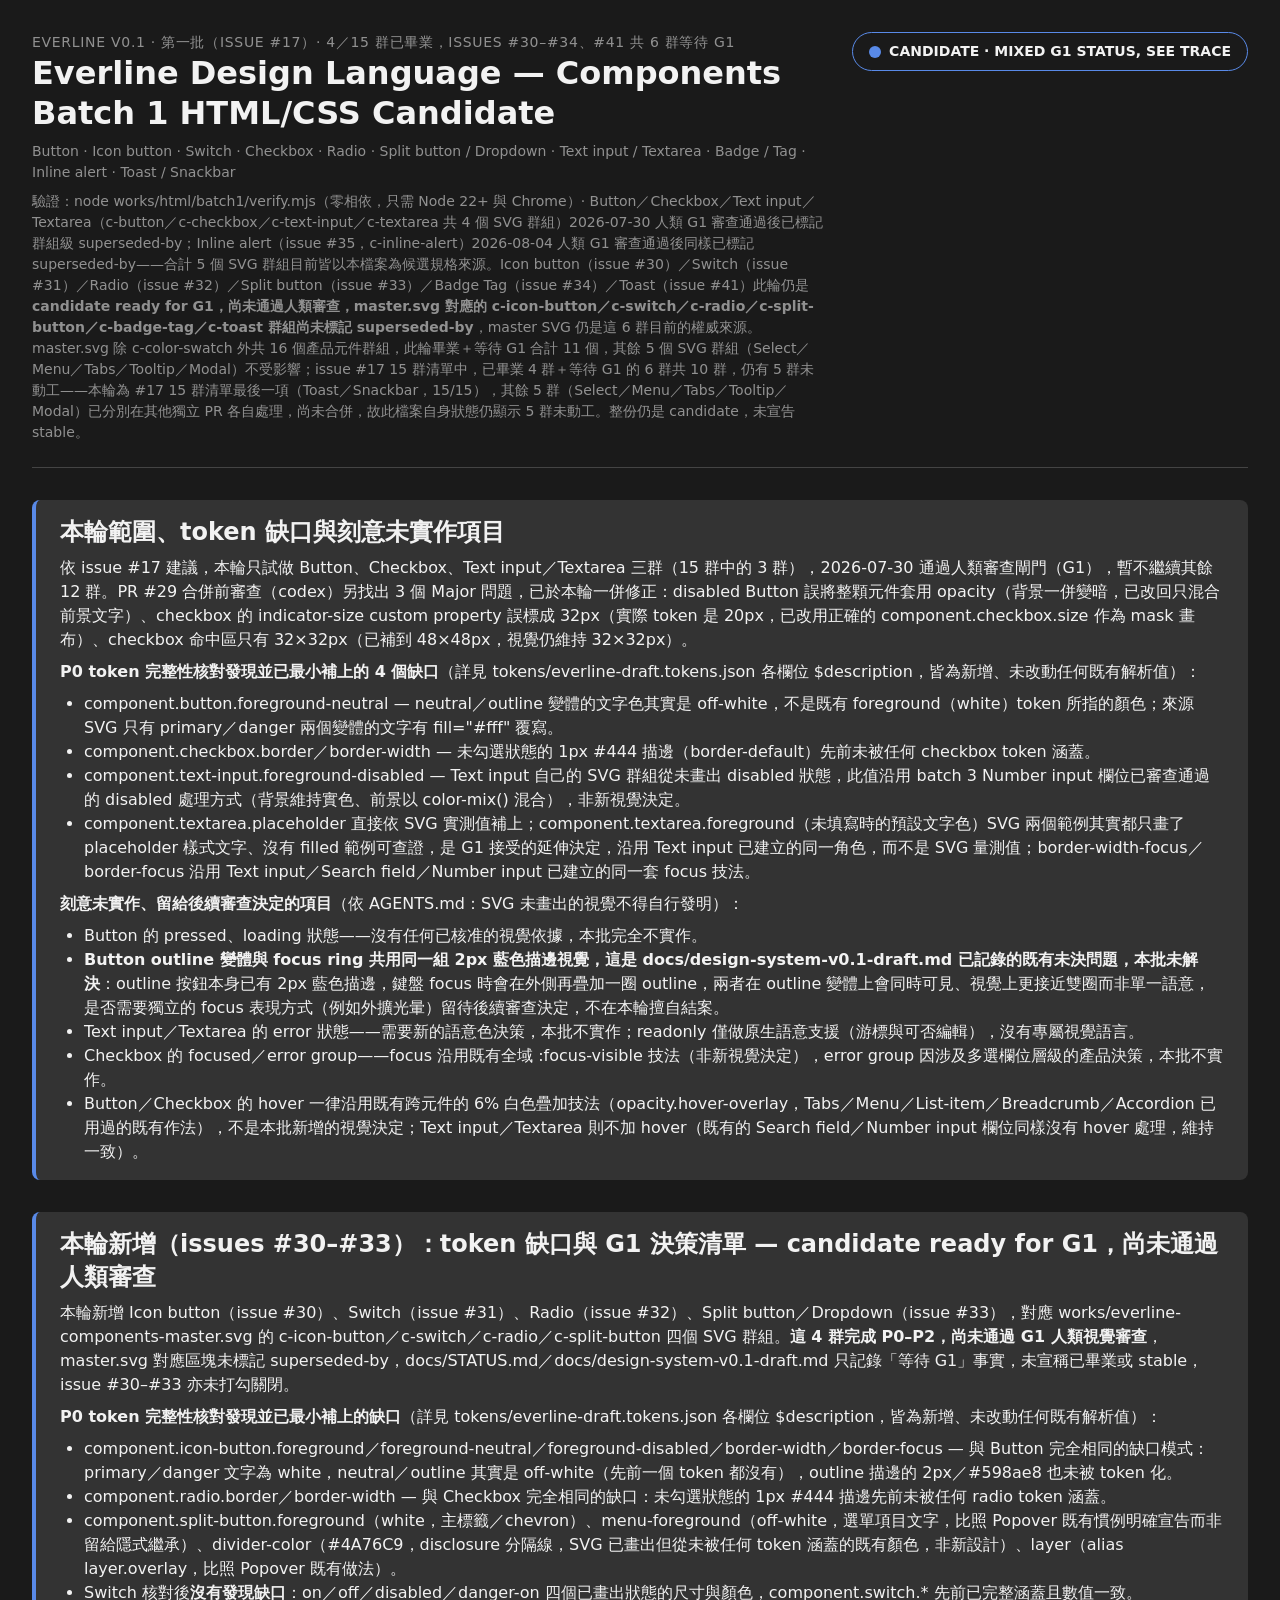
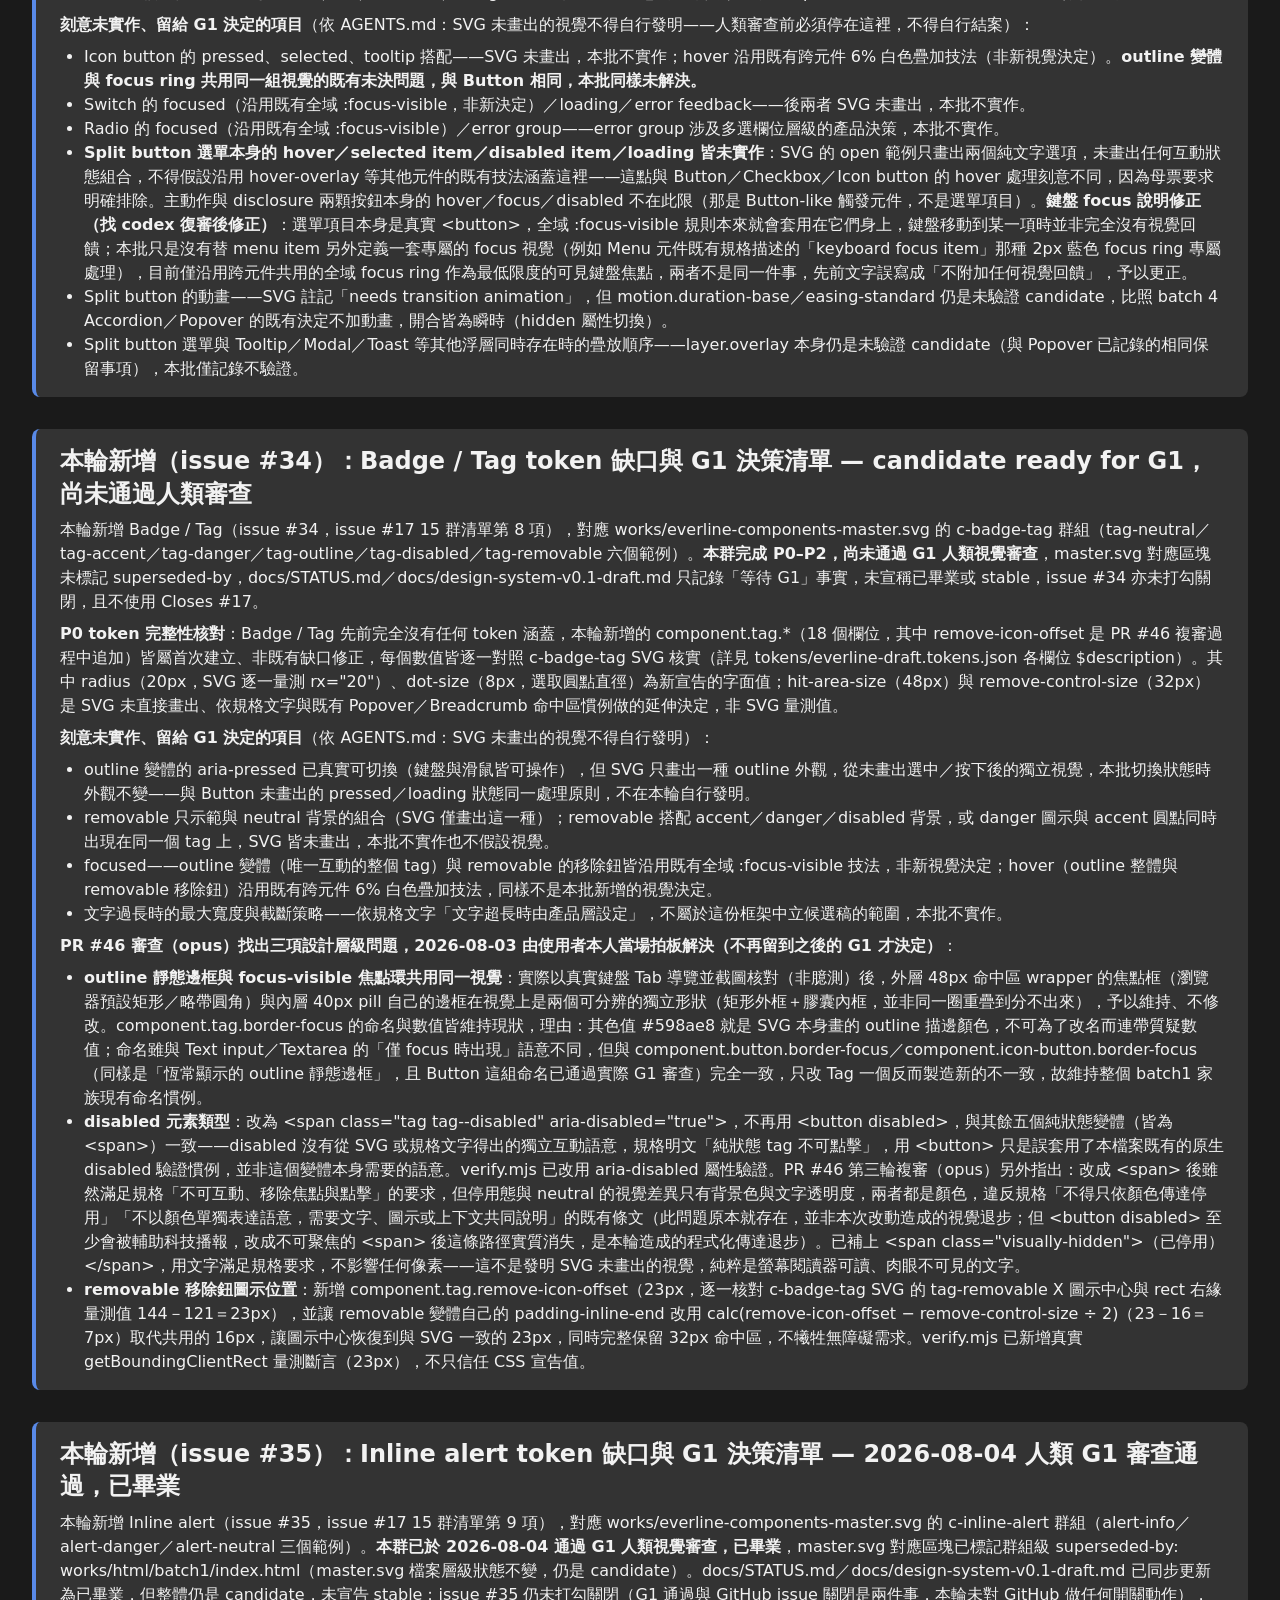
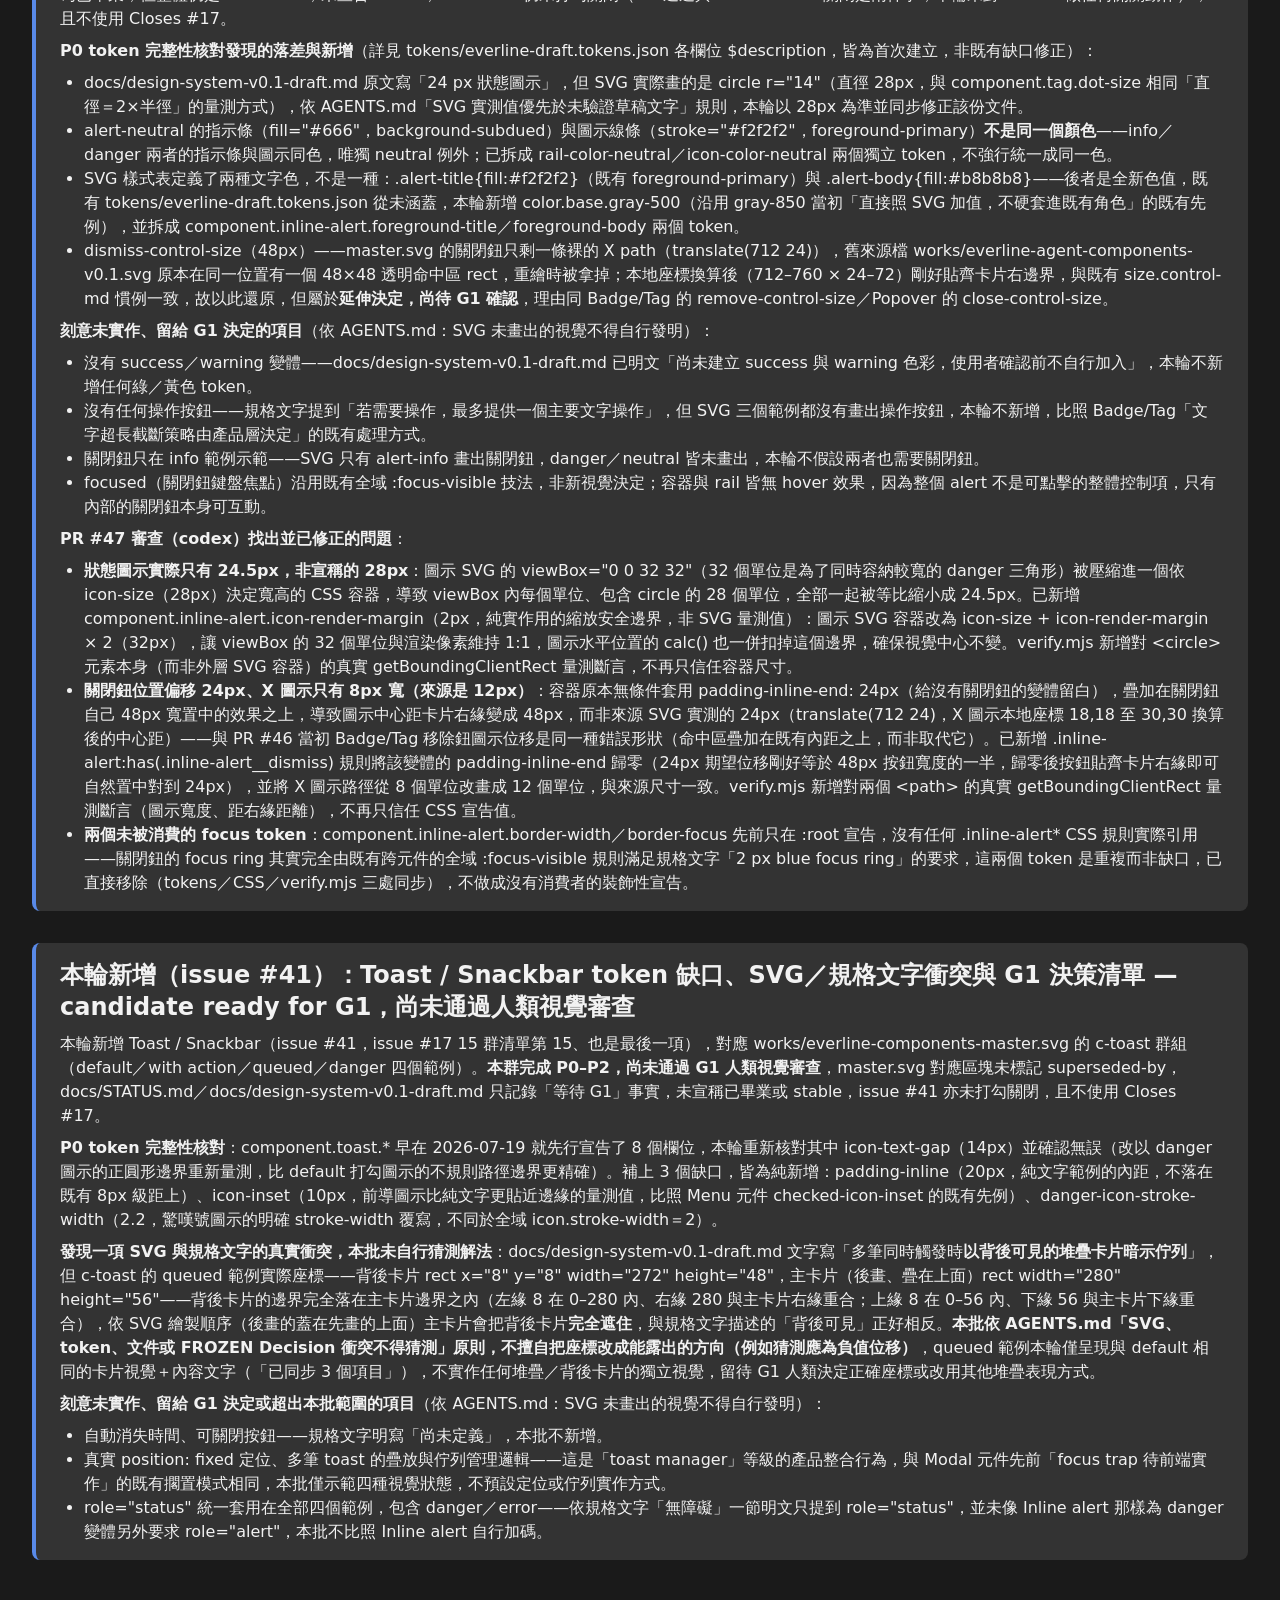
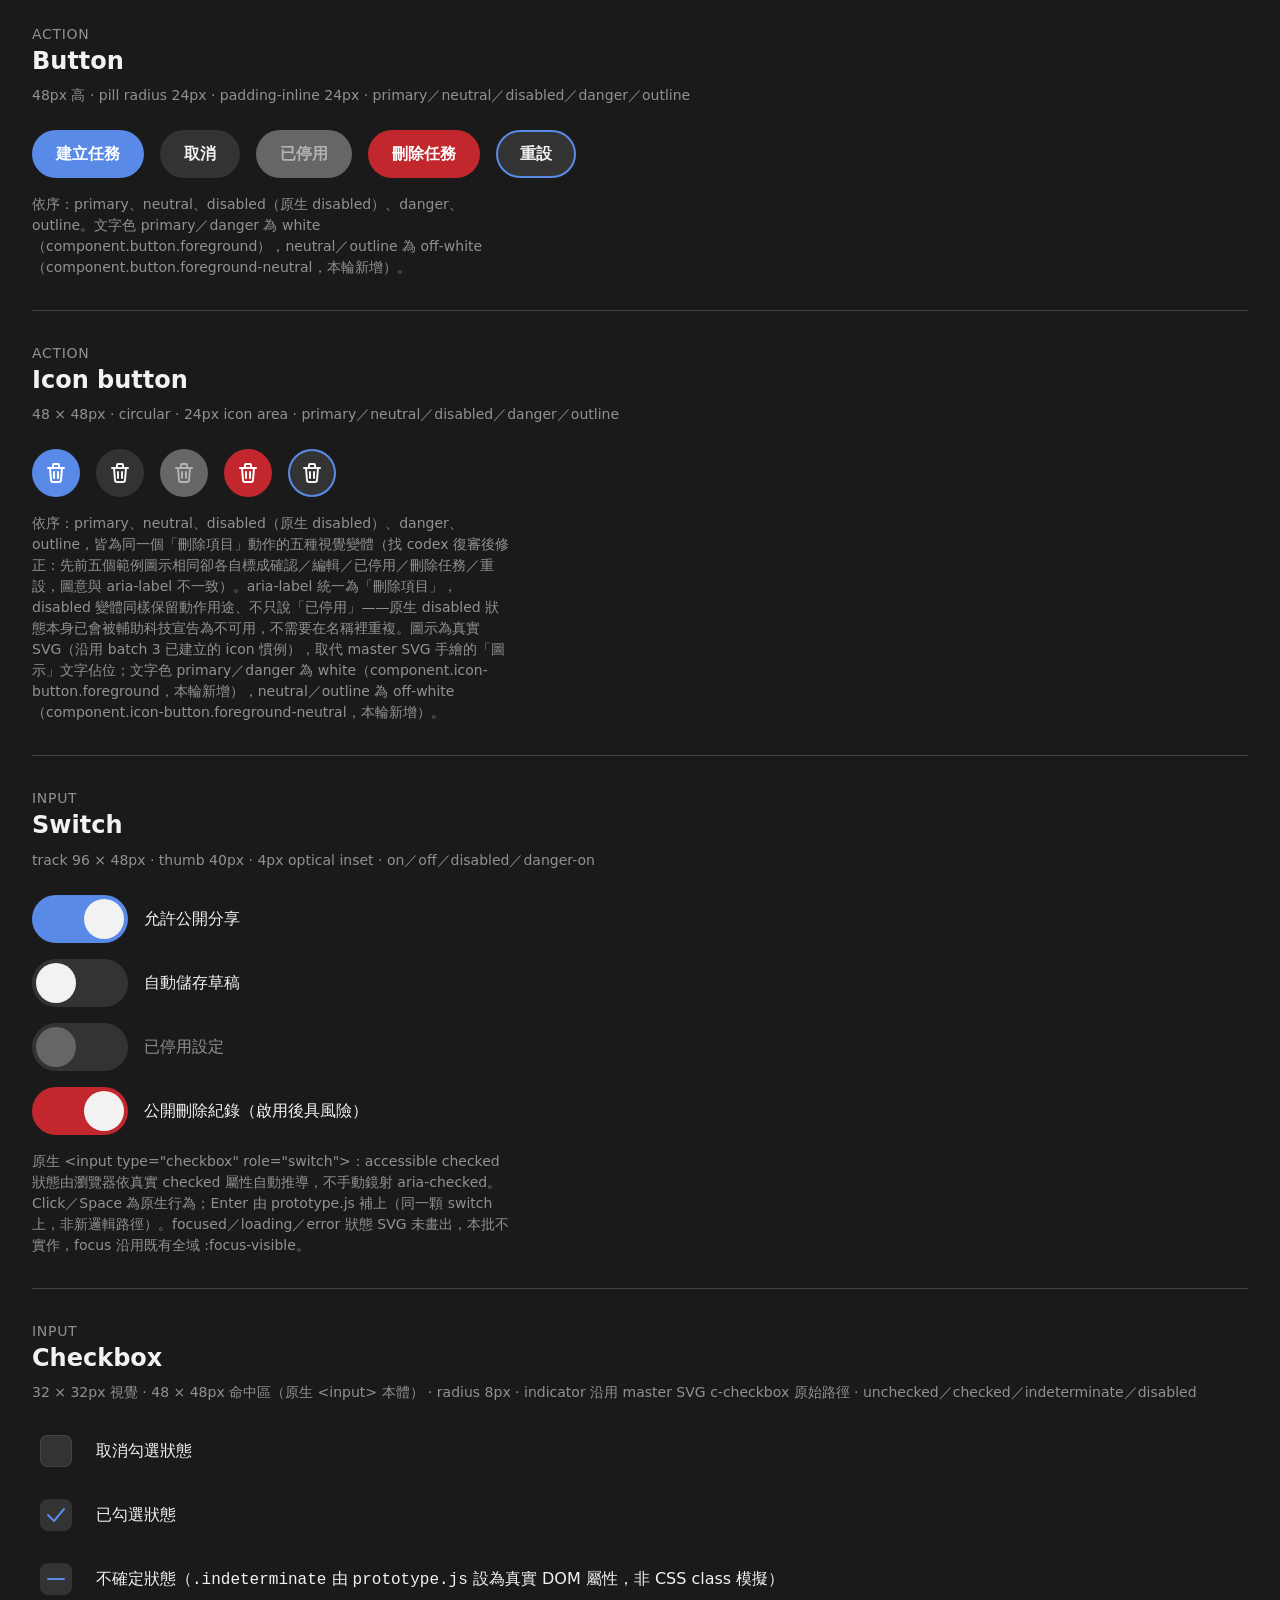
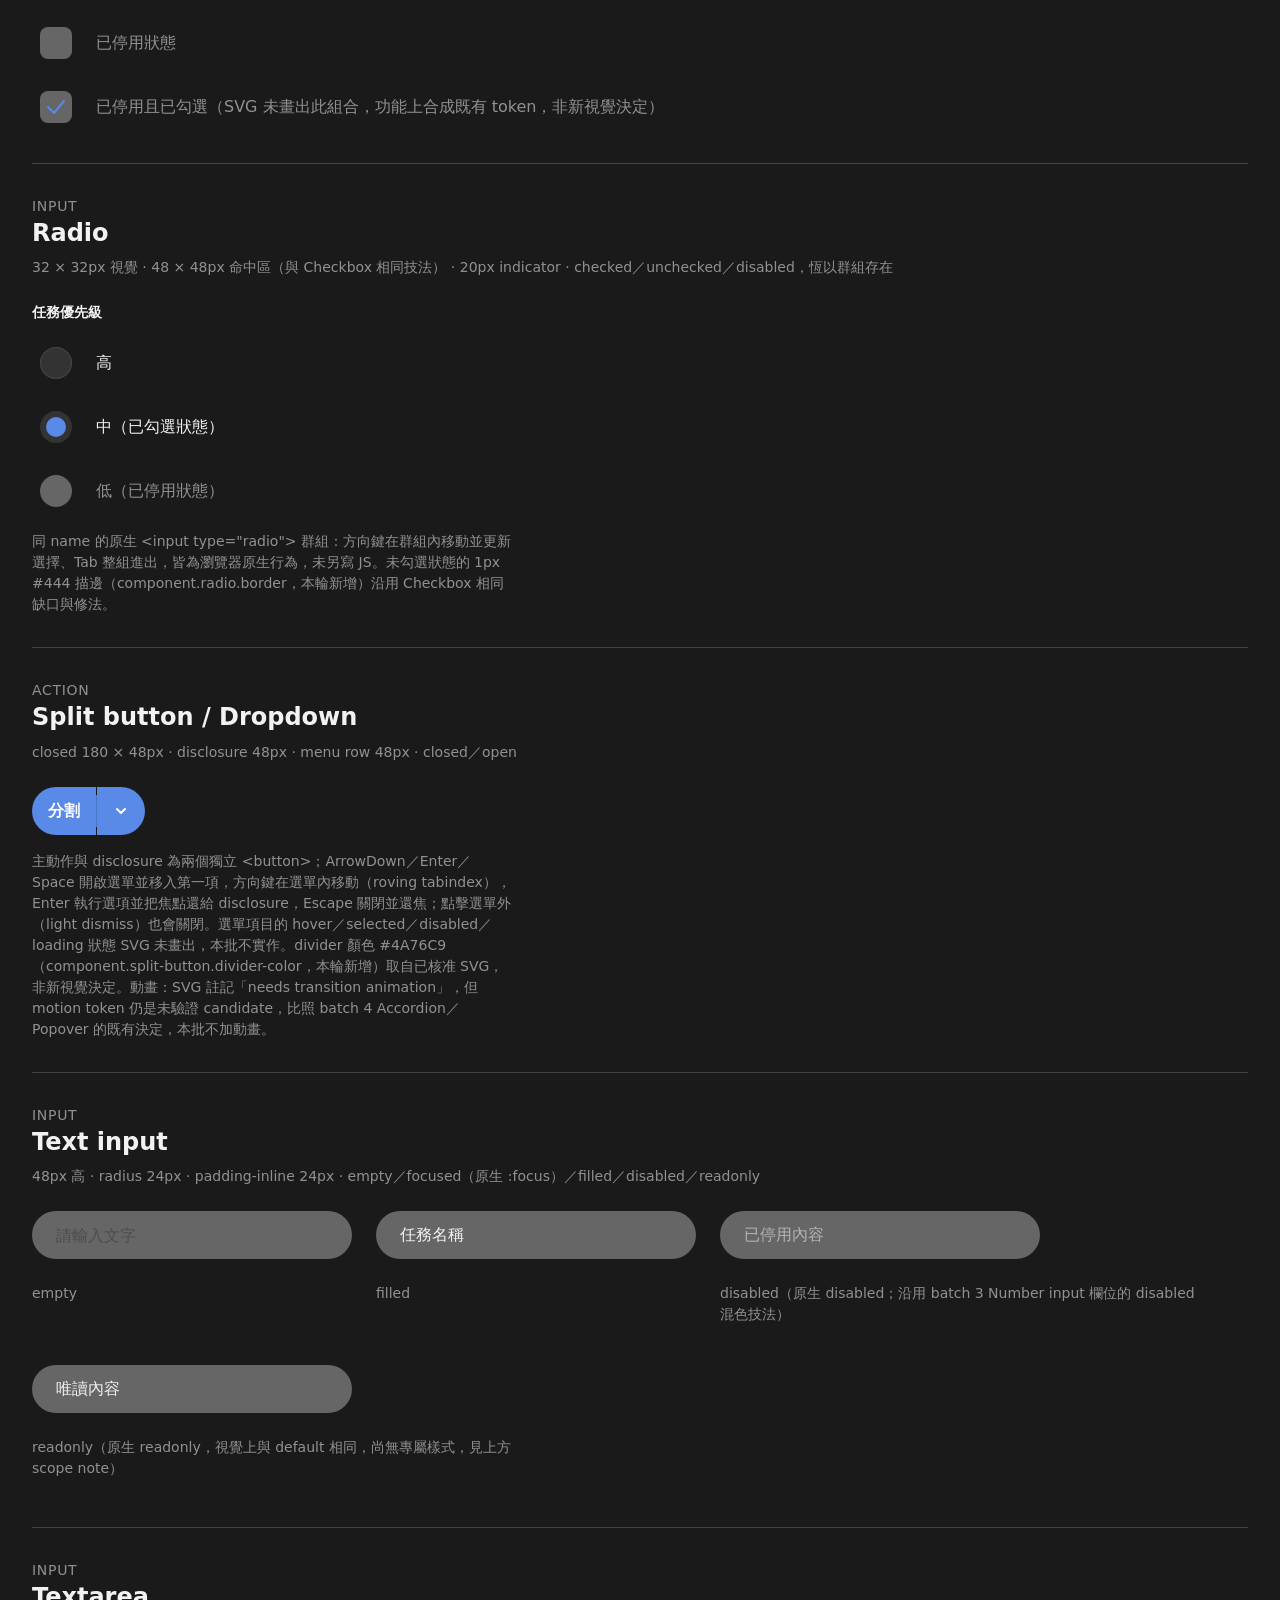
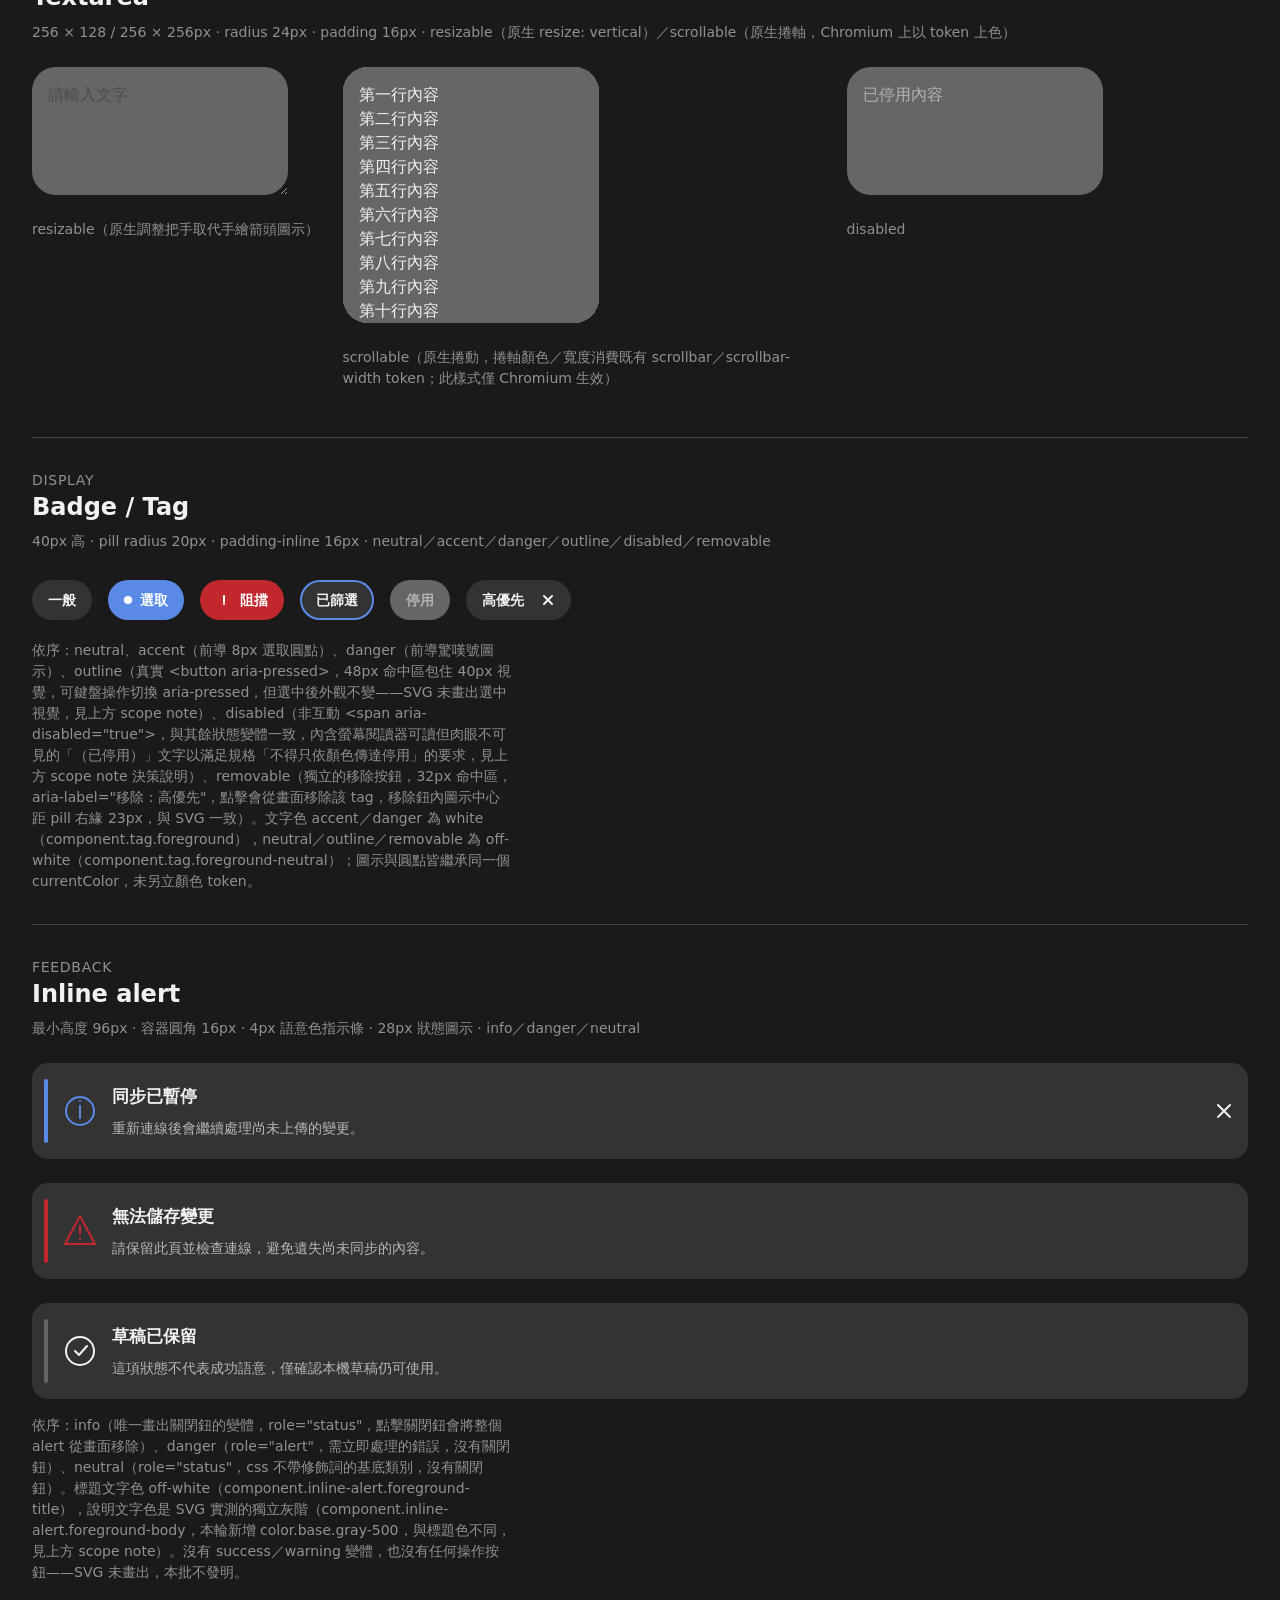
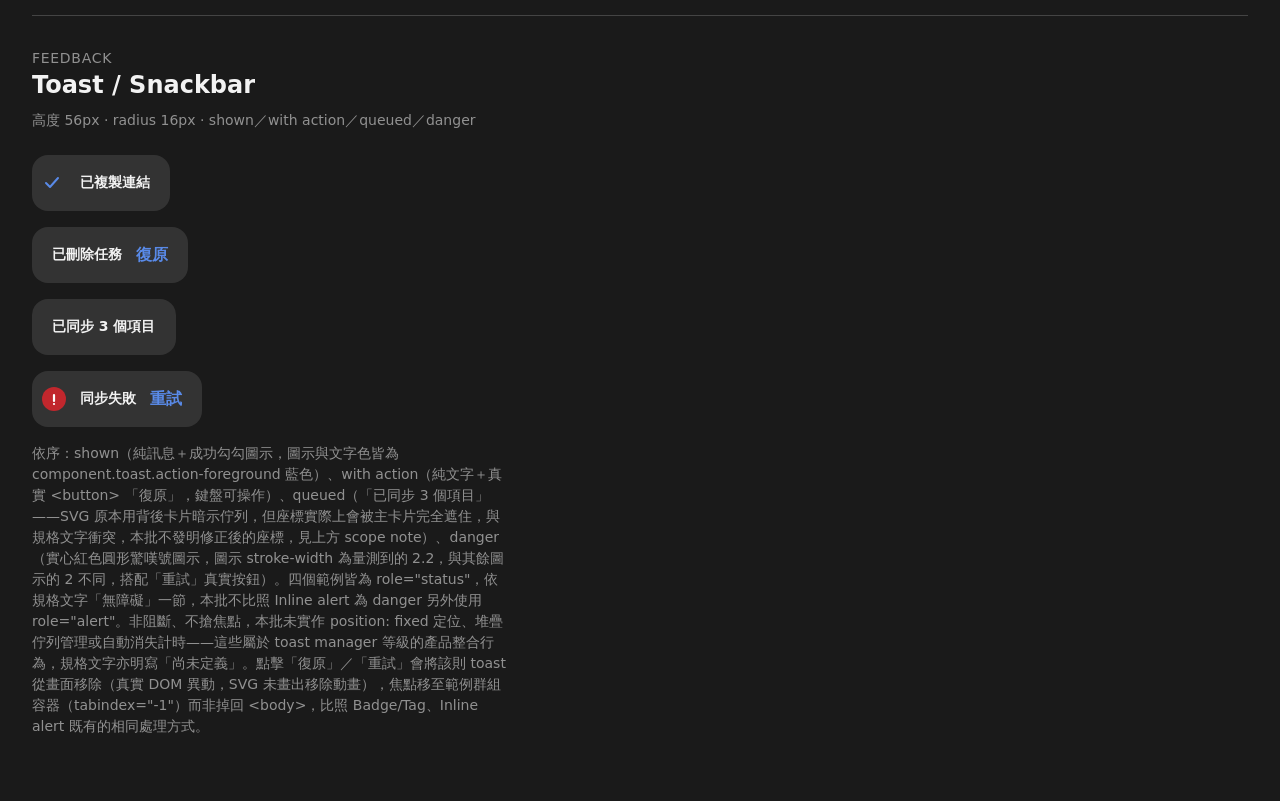
==== commit 82102256: "Revert "fix: align toast content to SVG geometry" This reverts commit 703e8931d507d45d64aeeae02634d1" ====
--- a/works/html/batch1/index.html
+++ b/works/html/batch1/index.html
@@ -3,17 +3,17 @@
   <head>
     <meta charset="utf-8">
     <meta name="viewport" content="width=device-width, initial-scale=1">
-    <title>Everline v0.1 — 第一批 HTML/CSS 候選元件（issue #17，Button/Checkbox/Text input/Textarea/Inline alert 已畢業，Icon button/Switch/Radio/Split button/Badge/Tag/Modal 等待 G1）</title>
+    <title>Everline v0.1 — 第一批 HTML/CSS 候選元件（issue #17，Button/Checkbox/Text input/Textarea/Inline alert 已畢業，Icon button/Switch/Radio/Split button/Badge/Tag/Toast 等待 G1）</title>
     <link rel="stylesheet" href="styles.css">
   </head>
   <body>
     <main class="catalog" aria-labelledby="page-title">
       <header class="catalog-header">
         <div>
-          <p class="eyebrow">Everline v0.1 · 第一批（issue #17）· 4／15 群已畢業，issues #30–#34、#40 共 6 群等待 G1</p>
+          <p class="eyebrow">Everline v0.1 · 第一批（issue #17）· 4／15 群已畢業，issues #30–#34、#41 共 6 群等待 G1</p>
           <h1 id="page-title">Everline Design Language — Components Batch 1 HTML/CSS Candidate</h1>
-          <p class="lede">Button · Icon button · Switch · Checkbox · Radio · Split button / Dropdown · Text input / Textarea · Badge / Tag · Inline alert · Modal / Dialog</p>
-          <p class="trace">驗證：<code>node works/html/batch1/verify.mjs</code>（零相依，只需 Node 22+ 與 Chrome）· Button／Checkbox／Text input／Textarea（c-button／c-checkbox／c-text-input／c-textarea 共 4 個 SVG 群組）2026-07-30 人類 G1 審查通過後已標記群組級 <code>superseded-by</code>；Inline alert（issue #35，<code>c-inline-alert</code>）2026-08-04 人類 G1 審查通過後同樣已標記 <code>superseded-by</code>——合計 5 個 SVG 群組目前皆以本檔案為候選規格來源。Icon button（issue #30）／Switch（issue #31）／Radio（issue #32）／Split button（issue #33）／Badge Tag（issue #34）／Modal（issue #40）此輪仍是 <strong>candidate ready for G1，尚未通過人類審查，master.svg 對應的 c-icon-button／c-switch／c-radio／c-split-button／c-badge-tag／c-modal 群組尚未標記 <code>superseded-by</code></strong>，master SVG 仍是這 6 群目前的權威來源。master.svg 除 c-color-swatch 外共 16 個產品元件群組，此輪畢業＋等待 G1 合計 11 個，其餘 5 個 SVG 群組（Select／Menu／Tabs／Tooltip／Toast）不受影響；issue #17 15 群清單中，已畢業 4 群＋等待 G1 的 6 群共 10 群，仍有 5 群未動工。整份仍是 candidate，未宣告 stable。</p>
+          <p class="lede">Button · Icon button · Switch · Checkbox · Radio · Split button / Dropdown · Text input / Textarea · Badge / Tag · Inline alert · Toast / Snackbar</p>
+          <p class="trace">驗證：<code>node works/html/batch1/verify.mjs</code>（零相依，只需 Node 22+ 與 Chrome）· Button／Checkbox／Text input／Textarea（c-button／c-checkbox／c-text-input／c-textarea 共 4 個 SVG 群組）2026-07-30 人類 G1 審查通過後已標記群組級 <code>superseded-by</code>；Inline alert（issue #35，<code>c-inline-alert</code>）2026-08-04 人類 G1 審查通過後同樣已標記 <code>superseded-by</code>——合計 5 個 SVG 群組目前皆以本檔案為候選規格來源。Icon button（issue #30）／Switch（issue #31）／Radio（issue #32）／Split button（issue #33）／Badge Tag（issue #34）／Toast（issue #41）此輪仍是 <strong>candidate ready for G1，尚未通過人類審查，master.svg 對應的 c-icon-button／c-switch／c-radio／c-split-button／c-badge-tag／c-toast 群組尚未標記 <code>superseded-by</code></strong>，master SVG 仍是這 6 群目前的權威來源。master.svg 除 c-color-swatch 外共 16 個產品元件群組，此輪畢業＋等待 G1 合計 11 個，其餘 5 個 SVG 群組（Select／Menu／Tabs／Tooltip／Modal）不受影響；issue #17 15 群清單中，已畢業 4 群＋等待 G1 的 6 群共 10 群，仍有 5 群未動工——本輪為 #17 15 群清單最後一項（Toast／Snackbar，15/15），其餘 5 群（Select／Menu／Tabs／Tooltip／Modal）已分別在其他獨立 PR 各自處理，尚未合併，故此檔案自身狀態仍顯示 5 群未動工。整份仍是 candidate，未宣告 stable。</p>
         </div>
         <p class="candidate-badge"><span aria-hidden="true"></span> CANDIDATE · MIXED G1 STATUS, SEE TRACE</p>
       </header>
@@ -104,16 +104,15 @@
       </aside>
 
       <aside class="scope-note" aria-labelledby="scope-title-5">
-        <h2 id="scope-title-5">本輪新增（issue #40）：Modal / Dialog token 缺口與 G1 決策清單 — candidate ready for G1，尚未通過人類視覺審查</h2>
-        <p>本輪新增 Modal / Dialog（issue #40，issue #17 15 群清單第 14 項），對應 <code>works/everline-components-master.svg</code> 的 <code>c-modal</code> 群組（default／danger／loading 三個範例）。<strong>本群完成 P0–P2，尚未通過 G1 人類視覺審查</strong>，master.svg 對應區塊未標記 <code>superseded-by</code>，<code>docs/STATUS.md</code>／<code>docs/design-system-v0.1-draft.md</code> 只記錄「等待 G1」事實，未宣稱已畢業或 stable，issue #40 亦未打勾關閉，且不使用 <code>Closes #17</code>。</p>
-        <p><strong>實作方式</strong>：使用原生 <code>&lt;dialog&gt;</code>／<code>.showModal()</code>，取代 <code>docs/design-system-v0.1-draft.md</code> 舊草稿「focus trap、開啟／關閉動畫等屬於行為規格，無法由靜態向量表達，仍待前端實作時定義」的擱置狀態——瀏覽器原生就會鎖定焦點在對話框內、並以 top layer 呈現於最上層，本輪不需另外實作或驗證這件事。</p>
-        <p><strong>P0 token 完整性核對</strong>：<code>component.modal.*</code> 早在 2026-07-19 就先行宣告了 8 個欄位，但從未對照 <code>c-modal</code> 實際核實過。本輪核對後補上 9 個缺口，皆為純新增：<code>border-width</code>（1px）、<code>width-reference</code>（380px，比照 <code>component.button.width-reference</code> 既有慣例）、<code>title-size</code>（17px）／<code>foreground-title</code>／<code>body-size</code>／<code>foreground-body</code>（皆重用 <code>.alert-title</code>／<code>.alert-body</code> 樣式類別，與 <code>component.inline-alert</code> 已核實的相同數值——說明文字色是 <code>color.base.gray-500</code>，不是 <code>foreground-primary</code>）、<code>title-body-gap</code>（同 Inline alert 的 <code>space.1</code>）、<code>action-gap</code>（12px，兩顆操作按鈕之間的間距，不落在既有 8px 級距上）。另外依規格文字「動作使用 compact 40 px 按鈕」，在<strong>既有已 G1 通過的 <code>component.button</code></strong> 底下新增 <code>height-compact</code>（40px）／<code>radius-compact</code>（20px）兩個純新增欄位——這是 Button 元件本身的尺寸變體，不是另立新元件，且未改動 Button 既有任何已審查的解析值。</p>
-        <p><strong>刻意未實作、留給 G1 決定的項目</strong>（依 <code>AGENTS.md</code>：SVG 未畫出的視覺不得自行發明）：</p>
-        <ul>
-          <li>Backdrop 點擊不會關閉對話框——SVG／規格文字只提到 <code>Escape</code> 與兩顆明確的操作按鈕，從未描述點擊遮罩關閉，原生 <code>&lt;dialog&gt;</code> 預設也不會這樣做，本批不新增。</li>
-          <li>Loading 狀態是獨立的第三個靜態範例（透過各自的觸發鈕直接開啟），不是點擊 default／danger 對話框的主要動作後即時切換出來的——SVG 本身就是三個並列的靜態快照，不是一段轉場，本批不模擬非同步流程。</li>
-          <li>Loading 範例的旋轉動畫沿用 batch 3 已審查通過的 Progress／Spinner 技法（<code>motion.duration-loop</code>，<code>linear</code> 定速旋轉，非一次性轉場故不使用 <code>easing-standard</code>），這是本批目前除 Split button 之外唯一必要的動效——靜態虛線圓環無法傳達「載入中」語意，同批已加上 <code>prefers-reduced-motion</code> 停用（非加速）處理，比照 <code>docs/STATUS.md</code> 2026-07-27 記載的既有修正方式。</li>
-          <li>錯誤（error）狀態、多步驟變體——規格文字明寫「尚未畫出」，本批不新增。</li>
+        <h2 id="scope-title-5">本輪新增（issue #41）：Toast / Snackbar token 缺口、SVG／規格文字衝突與 G1 決策清單 — candidate ready for G1，尚未通過人類視覺審查</h2>
+        <p>本輪新增 Toast / Snackbar（issue #41，issue #17 15 群清單第 15、也是最後一項），對應 <code>works/everline-components-master.svg</code> 的 <code>c-toast</code> 群組（default／with action／queued／danger 四個範例）。<strong>本群完成 P0–P2，尚未通過 G1 人類視覺審查</strong>，master.svg 對應區塊未標記 <code>superseded-by</code>，<code>docs/STATUS.md</code>／<code>docs/design-system-v0.1-draft.md</code> 只記錄「等待 G1」事實，未宣稱已畢業或 stable，issue #41 亦未打勾關閉，且不使用 <code>Closes #17</code>。</p>
+        <p><strong>P0 token 完整性核對</strong>：<code>component.toast.*</code> 早在 2026-07-19 就先行宣告了 8 個欄位，本輪重新核對其中 <code>icon-text-gap</code>（14px）並確認無誤（改以 danger 圖示的正圓形邊界重新量測，比 default 打勾圖示的不規則路徑邊界更精確）。補上 3 個缺口，皆為純新增：<code>padding-inline</code>（20px，純文字範例的內距，不落在既有 8px 級距上）、<code>icon-inset</code>（10px，前導圖示比純文字更貼近邊緣的量測值，比照 Menu 元件 <code>checked-icon-inset</code> 的既有先例）、<code>danger-icon-stroke-width</code>（2.2，驚嘆號圖示的明確 <code>stroke-width</code> 覆寫，不同於全域 <code>icon.stroke-width</code>＝2）。</p>
+        <p><strong>發現一項 SVG 與規格文字的真實衝突，本批未自行猜測解法</strong>：<code>docs/design-system-v0.1-draft.md</code> 文字寫「多筆同時觸發時<strong>以背後可見的堆疊卡片暗示佇列</strong>」，但 <code>c-toast</code> 的 <code>queued</code> 範例實際座標——背後卡片 <code>rect x="8" y="8" width="272" height="48"</code>，主卡片（後畫、疊在上面）<code>rect width="280" height="56"</code>——背後卡片的邊界完全落在主卡片邊界之內（左緣 8 在 0–280 內、右緣 280 與主卡片右緣重合；上緣 8 在 0–56 內、下緣 56 與主卡片下緣重合），依 SVG 繪製順序（後畫的蓋在先畫的上面）主卡片會把背後卡片<strong>完全遮住</strong>，與規格文字描述的「背後可見」正好相反。<strong>本批依 <code>AGENTS.md</code>「SVG、token、文件或 FROZEN Decision 衝突不得猜測」原則，不擅自把座標改成能露出的方向（例如猜測應為負值位移）</strong>，<code>queued</code> 範例本輪僅呈現與 default 相同的卡片視覺＋內容文字（「已同步 3 個項目」），不實作任何堆疊／背後卡片的獨立視覺，留待 G1 人類決定正確座標或改用其他堆疊表現方式。</p>
+        <p><strong>刻意未實作、留給 G1 決定或超出本批範圍的項目</strong>（依 <code>AGENTS.md</code>：SVG 未畫出的視覺不得自行發明）：</p>
+        <ul>
+          <li>自動消失時間、可關閉按鈕——規格文字明寫「尚未定義」，本批不新增。</li>
+          <li>真實 <code>position: fixed</code> 定位、多筆 toast 的疊放與佇列管理邏輯——這是「toast manager」等級的產品整合行為，與 Modal 元件先前「focus trap 待前端實作」的既有擱置模式相同，本批僅示範四種視覺狀態，不預設定位或佇列實作方式。</li>
+          <li><code>role="status"</code> 統一套用在全部四個範例，包含 danger／error——依規格文字「無障礙」一節明文只提到 <code>role="status"</code>，並未像 Inline alert 那樣為 danger 變體另外要求 <code>role="alert"</code>，本批不比照 Inline alert 自行加碼。</li>
         </ul>
       </aside>
 
@@ -410,49 +409,34 @@
         <p class="example-label">依序：info（唯一畫出關閉鈕的變體，<code>role="status"</code>，點擊關閉鈕會將整個 alert 從畫面移除）、danger（<code>role="alert"</code>，需立即處理的錯誤，沒有關閉鈕）、neutral（<code>role="status"</code>，css 不帶修飾詞的基底類別，沒有關閉鈕）。標題文字色 off-white（<code>component.inline-alert.foreground-title</code>），說明文字色是 SVG 實測的獨立灰階（<code>component.inline-alert.foreground-body</code>，本輪新增 <code>color.base.gray-500</code>，與標題色不同，見上方 scope note）。沒有 success／warning 變體，也沒有任何操作按鈕——SVG 未畫出，本批不發明。</p>
       </section>
 
-      <!-- ===================== Modal / Dialog ===================== -->
-      <section class="component-section" aria-labelledby="modal-title">
-        <div class="section-heading">
-          <p class="eyebrow">Overlay</p>
-          <h2 id="modal-title">Modal / Dialog</h2>
-          <p>16px 容器圓角 · compact 40px 操作按鈕 · 原生 <code>&lt;dialog&gt;</code>／<code>.showModal()</code>（真實 focus trap）· default／danger／loading</p>
-        </div>
-        <div class="modal-examples">
-          <button class="button button--primary" type="button" data-modal-open="modal-default">建立看板</button>
-          <button class="button button--danger" type="button" data-modal-open="modal-danger">刪除任務</button>
-          <button class="button" type="button" data-modal-open="modal-loading">查看載入中範例</button>
-        </div>
-        <p class="example-label" data-modal-status>依序：default（主色確認按鈕，<code>role="dialog"</code>）、danger（紅色確認按鈕，<code>role="alertdialog"</code>，<code>Escape</code> 不會關閉，需明確點擊按鈕）、loading（主要動作背景以真實 CSS alpha 混合成 55% 不透明度，<code>&lt;circle&gt;</code> 旋轉指示器搭配 <code>motion.duration-loop</code>，兩顆按鈕皆原生 <code>disabled</code>）。開啟時焦點移入對話框並鎖定在框內（原生 <code>&lt;dialog&gt;</code> 行為，非本批實作）；關閉後焦點明確返回觸發鈕（<code>prototype.js</code> 手動還原，原生 <code>&lt;dialog&gt;</code> 不會自動做這件事）。</p>
-
-        <dialog class="modal" id="modal-default" role="dialog" aria-labelledby="modal-default-title" aria-describedby="modal-default-body" data-modal>
-          <h2 class="modal__title" id="modal-default-title">建立看板</h2>
-          <p class="modal__body" id="modal-default-body">確認建立後即可開始新增任務與欄位。</p>
-          <div class="modal__actions">
-            <button class="button button--compact" type="button" data-modal-close>取消</button>
-            <button class="button button--compact button--primary" type="button" data-modal-close>建立</button>
-          </div>
-        </dialog>
-
-        <dialog class="modal" id="modal-danger" role="alertdialog" aria-labelledby="modal-danger-title" aria-describedby="modal-danger-body" data-modal data-modal-no-cancel>
-          <h2 class="modal__title" id="modal-danger-title">刪除任務？</h2>
-          <p class="modal__body" id="modal-danger-body">此操作無法復原，任務內容將永久刪除。</p>
-          <div class="modal__actions">
-            <button class="button button--compact" type="button" data-modal-close>取消</button>
-            <button class="button button--compact button--danger" type="button" data-modal-close>刪除</button>
-          </div>
-        </dialog>
-
-        <dialog class="modal" id="modal-loading" role="dialog" aria-labelledby="modal-loading-title" aria-describedby="modal-loading-body" data-modal>
-          <h2 class="modal__title" id="modal-loading-title">建立看板</h2>
-          <p class="modal__body" id="modal-loading-body">正在建立，請稍候…</p>
-          <div class="modal__actions">
-            <button class="button button--compact" type="button" disabled>取消</button>
-            <button class="button button--compact button--primary button--loading" type="button" disabled>
-              <svg class="modal__spinner" viewBox="0 0 24 24" aria-hidden="true"><circle cx="12" cy="12" r="9"/></svg>
-              建立中
-            </button>
-          </div>
-        </dialog>
+      <!-- ===================== Toast / Snackbar ===================== -->
+      <section class="component-section" aria-labelledby="toast-title">
+        <div class="section-heading">
+          <p class="eyebrow">Feedback</p>
+          <h2 id="toast-title">Toast / Snackbar</h2>
+          <p>高度 56px · radius 16px · shown／with action／queued／danger</p>
+        </div>
+        <div class="toast-examples" tabindex="-1">
+          <div class="toast" role="status">
+            <svg class="toast__icon" viewBox="0 0 24 24" aria-hidden="true"><path d="M4 12l4 4 8-9"/></svg>
+            <p class="toast__message">已複製連結</p>
+          </div>
+          <div class="toast" role="status">
+            <p class="toast__message">已刪除任務</p>
+            <button class="toast__action" type="button" data-toast-action>復原</button>
+          </div>
+          <div class="toast" role="status">
+            <p class="toast__message">已同步 3 個項目</p>
+          </div>
+          <div class="toast toast--danger" role="status">
+            <span class="toast__icon" aria-hidden="true">
+              <svg viewBox="0 0 24 24"><path d="M12 8v6 M12 17h.01"/></svg>
+            </span>
+            <p class="toast__message">同步失敗</p>
+            <button class="toast__action" type="button" data-toast-action>重試</button>
+          </div>
+        </div>
+        <p class="example-label">依序：shown（純訊息＋成功勾勾圖示，圖示與文字色皆為 <code>component.toast.action-foreground</code> 藍色）、with action（純文字＋真實 <code>&lt;button&gt;</code> 「復原」，鍵盤可操作）、queued（「已同步 3 個項目」——SVG 原本用背後卡片暗示佇列，但座標實際上會被主卡片完全遮住，與規格文字衝突，本批不發明修正後的座標，見上方 scope note）、danger（實心紅色圓形驚嘆號圖示，圖示 <code>stroke-width</code> 為量測到的 2.2，與其餘圖示的 2 不同，搭配「重試」真實按鈕）。四個範例皆為 <code>role="status"</code>，依規格文字「無障礙」一節，本批不比照 Inline alert 為 danger 另外使用 <code>role="alert"</code>。非阻斷、不搶焦點，本批未實作 <code>position: fixed</code> 定位、堆疊佇列管理或自動消失計時——這些屬於 toast manager 等級的產品整合行為，規格文字亦明寫「尚未定義」。點擊「復原」／「重試」會將該則 toast 從畫面移除（真實 DOM 異動，SVG 未畫出移除動畫），焦點移至範例群組容器（<code>tabindex="-1"</code>）而非掉回 <code>&lt;body&gt;</code>，比照 Badge/Tag、Inline alert 既有的相同處理方式。</p>
       </section>
     </main>
     <script src="prototype.js"></script>
--- a/works/html/batch1/styles.css
+++ b/works/html/batch1/styles.css
@@ -11,7 +11,6 @@
   --everline-color-base-white: #fff;
   --everline-color-base-off-white: #f2f2f2;
   --everline-color-base-gray-500: #b8b8b8;
-  --everline-color-base-gray-550: #a8a8a8;
   --everline-color-base-gray-600: #666;
   --everline-color-base-gray-700: #4d4d4d;
   --everline-color-base-gray-800: #444;
@@ -188,18 +187,18 @@
   --everline-component-inline-alert-icon-color-neutral: var(--everline-color-semantic-foreground-primary);
   --everline-component-inline-alert-dismiss-control-size: 48px;
 
-  /* component.tabs.* */
-  --everline-component-tabs-indicator-width: var(--everline-border-width-focus);
-  --everline-component-tabs-indicator-color: var(--everline-color-semantic-action-primary);
-  --everline-component-tabs-divider: var(--everline-color-semantic-border-default);
-  --everline-component-tabs-divider-width: var(--everline-border-width-default);
-  --everline-component-tabs-foreground-selected: var(--everline-color-semantic-foreground-inverse);
-  --everline-component-tabs-foreground-default: var(--everline-color-base-gray-550);
-  --everline-component-tabs-foreground-disabled: var(--everline-color-semantic-foreground-disabled);
-  --everline-component-tabs-foreground-hover: var(--everline-color-semantic-foreground-primary);
-  --everline-component-tabs-hover-padding-inline: var(--everline-space-1);
-  --everline-component-tabs-hover-height: 28px;
-  --everline-component-tabs-hover-radius: 6px;
+  /* component.toast.* */
+  --everline-component-toast-height: 56px;
+  --everline-component-toast-radius: var(--everline-radius-lg);
+  --everline-component-toast-background: var(--everline-color-semantic-background-surface);
+  --everline-component-toast-action-foreground: var(--everline-color-semantic-action-primary);
+  --everline-component-toast-danger-icon-size: 24px;
+  --everline-component-toast-danger-icon-background: var(--everline-color-semantic-action-danger);
+  --everline-component-toast-danger-icon-foreground: var(--everline-color-base-white);
+  --everline-component-toast-danger-icon-stroke-width: 2.2;
+  --everline-component-toast-icon-text-gap: 14px;
+  --everline-component-toast-padding-inline: 20px;
+  --everline-component-toast-icon-inset: 10px;
 }
 
 /* Hover overlay, derived from the two tokens that define it rather than restating #fff:
@@ -739,48 +738,52 @@
 .inline-alert__dismiss:hover { background-image: linear-gradient(var(--everline-hover-overlay), var(--everline-hover-overlay)); }
 .inline-alert__dismiss svg { width: var(--everline-size-icon-sm); height: var(--everline-size-icon-sm); fill: none; stroke: currentColor; stroke-width: var(--everline-icon-stroke-width); stroke-linecap: round; stroke-linejoin: round; }
 
-/* ---------- Tabs ----------
-   Real role="tablist"/"tab"/"tabpanel" with roving tabindex and automatic activation (ArrowLeft/
-   ArrowRight both move focus AND switch the visible panel immediately, the common simple-tabs
-   behaviour docs/design-system-v0.1-draft.md's "方向鍵在群組內移動" maps onto) — Tab leaves the
-   whole group for free since only the selected tab ever carries tabindex="0".
-   The SVG only draws an explicit hit-area box (with padding/height/radius) for the HOVER example;
-   every other state is bare text with no drawn background. Rather than give hover a bespoke box
-   other states lack, every tab always reserves that same padding/height/radius — invisible
-   (transparent) except on hover — so every tab gets a real, consistent click target sized off the
-   one state that WAS measured, instead of an ad hoc guess. The selected indicator is a 2px inset
-   box-shadow at the tab's own bottom edge, which lines up with the tablist's own divider
-   (border-bottom) directly beneath it, matching the SVG's underline-sits-flush-on-the-divider
-   look without any separate positioning token.
-   Disabled uses plain `opacity` (not the color-mix-against-a-solid-background technique used
-   elsewhere in this file) because a resting tab has no solid background of its own to preserve —
-   the SVG itself dims the disabled label via a plain fill-opacity on the text, which opacity here
-   reproduces directly. */
-.tabs-examples { display: flex; flex-direction: column; gap: var(--everline-space-2); }
-.tabs {
-  display: flex; gap: var(--everline-space-1);
-  border-bottom: var(--everline-component-tabs-divider-width) solid var(--everline-component-tabs-divider);
-}
-.tab {
-  display: inline-flex; align-items: center;
-  height: var(--everline-component-tabs-hover-height);
-  padding-inline: var(--everline-component-tabs-hover-padding-inline);
-  border: 0; border-radius: var(--everline-component-tabs-hover-radius);
-  background: transparent; color: var(--everline-component-tabs-foreground-default);
-  font: inherit; font-size: var(--everline-font-size-body); font-weight: var(--everline-font-weight-regular);
+/* ---------- Toast / Snackbar ----------
+   Static demo list, not position:fixed — real fixed positioning, stacking order, and auto-dismiss
+   orchestration are a "toast manager" product-integration concern (this file's own equivalent of
+   Modal's pre-native-<dialog> "requires frontend implementation" deferral), and
+   docs/design-system-v0.1-draft.md itself defers auto-dismiss timing and a close button as
+   "尚未定義" — neither is implemented. role="status" on every variant, including danger, per that
+   same section's explicit text (unlike Inline alert, Toast's own accessibility text does not carve
+   out role="alert" for its danger/error variant).
+   The 'queued' example is shipped WITHOUT a distinct stacking visual: the SVG's own peek-card rect
+   (x=8 y=8 w=272 h=48) is geometrically fully contained within the main rect (x=0 y=0 w=280 h=56)
+   painted after it, so it is entirely occluded — the opposite of the spec text's stated "背後可見
+   的堆疊卡片暗示佇列". This is a real SVG-vs-spec-text conflict, not a token gap; not guessing a
+   corrected offset (see docs/STATUS.md), left for a human decision. */
+.toast-examples { display: flex; flex-direction: column; gap: var(--everline-space-2); }
+.toast {
+  display: inline-flex; align-items: center; gap: var(--everline-component-toast-icon-text-gap);
+  width: max-content; max-width: 100%;
+  height: var(--everline-component-toast-height);
+  padding-inline: var(--everline-component-toast-padding-inline);
+  border-radius: var(--everline-component-toast-radius);
+  background: var(--everline-component-toast-background);
+  color: var(--everline-color-semantic-foreground-primary);
+}
+.toast__icon {
+  flex: 0 0 auto; margin-inline-start: calc(var(--everline-component-toast-icon-inset) - var(--everline-component-toast-padding-inline));
+  width: var(--everline-size-icon-md); height: var(--everline-size-icon-md);
+  fill: none; stroke: var(--everline-component-toast-action-foreground);
+  stroke-width: var(--everline-icon-stroke-width); stroke-linecap: round; stroke-linejoin: round;
+}
+.toast__message { margin: 0; font-size: var(--everline-font-size-label); font-weight: var(--everline-font-weight-semibold); flex: 1 1 auto; min-width: 0; }
+.toast__action {
+  flex: 0 0 auto; margin-inline-start: auto;
+  border: 0; background: transparent; padding: 0;
+  color: var(--everline-component-toast-action-foreground); font: inherit; font-weight: var(--everline-font-weight-semibold);
   cursor: pointer;
 }
-.tab:hover:not(:disabled):not([aria-selected="true"]) {
-  background-image: linear-gradient(var(--everline-hover-overlay), var(--everline-hover-overlay));
-  color: var(--everline-component-tabs-foreground-hover);
-}
-.tab[aria-selected="true"] {
-  color: var(--everline-component-tabs-foreground-selected);
-  box-shadow: inset 0 calc(-1 * var(--everline-component-tabs-indicator-width)) 0 0 var(--everline-component-tabs-indicator-color);
-}
-.tab:disabled { color: var(--everline-component-tabs-foreground-disabled); opacity: var(--everline-opacity-disabled); cursor: not-allowed; }
-.tabpanel { padding-block: var(--everline-space-2); }
-.tabpanel[hidden] { display: none; }
+.toast--danger .toast__icon {
+  display: inline-flex; align-items: center; justify-content: center;
+  width: var(--everline-component-toast-danger-icon-size); height: var(--everline-component-toast-danger-icon-size);
+  border-radius: 50%; background: var(--everline-component-toast-danger-icon-background);
+  fill: none; stroke: none;
+}
+.toast--danger .toast__icon svg {
+  width: 100%; height: 100%; fill: none; stroke: var(--everline-component-toast-danger-icon-foreground);
+  stroke-width: var(--everline-component-toast-danger-icon-stroke-width); stroke-linecap: round;
+}
 
 @media (max-width: 760px) {
   .catalog { padding: var(--everline-space-2); }
@@ -788,7 +791,6 @@
   .candidate-badge { white-space: normal; }
   .text-input, .textarea { width: 100%; }
   .split-button-examples { flex-direction: column; }
-  .tabs { flex-wrap: wrap; }
 }
 
 /* No transition, animation or keyframe is declared anywhere in this batch — Button/Checkbox/
